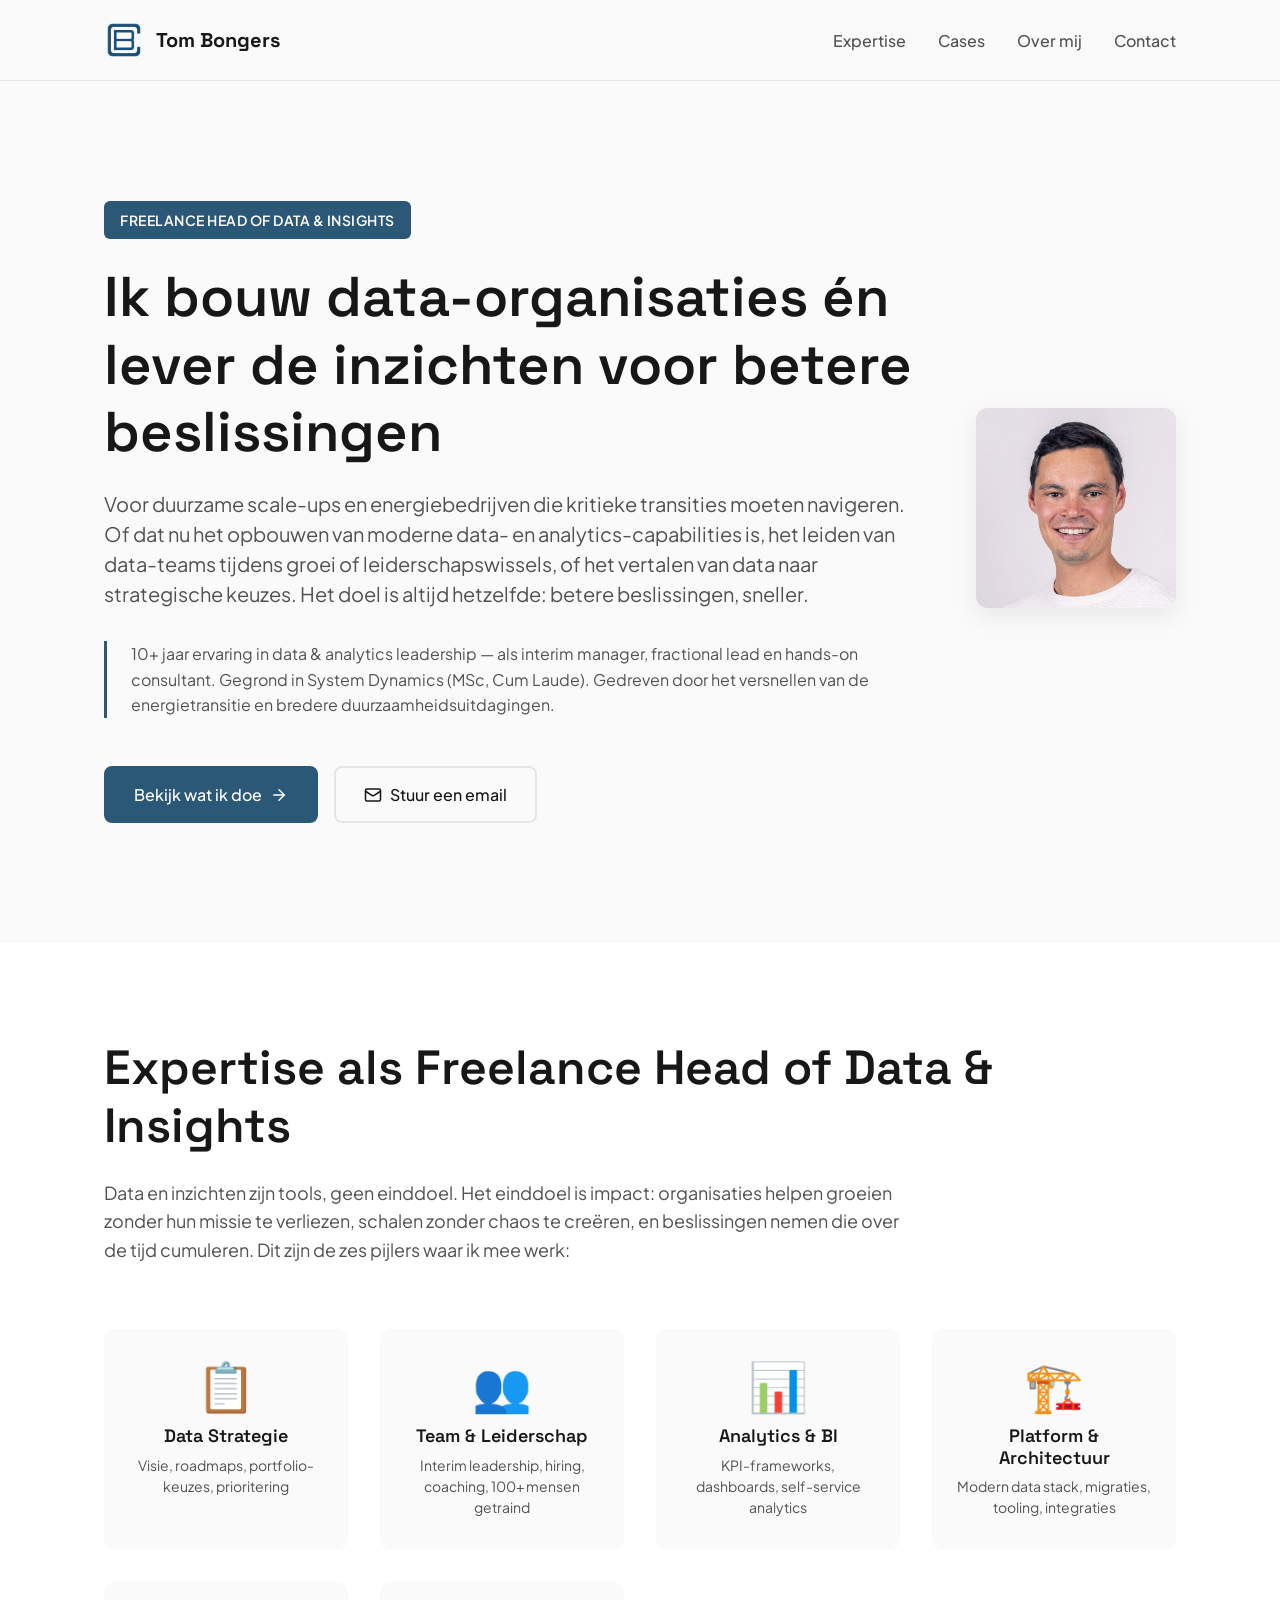
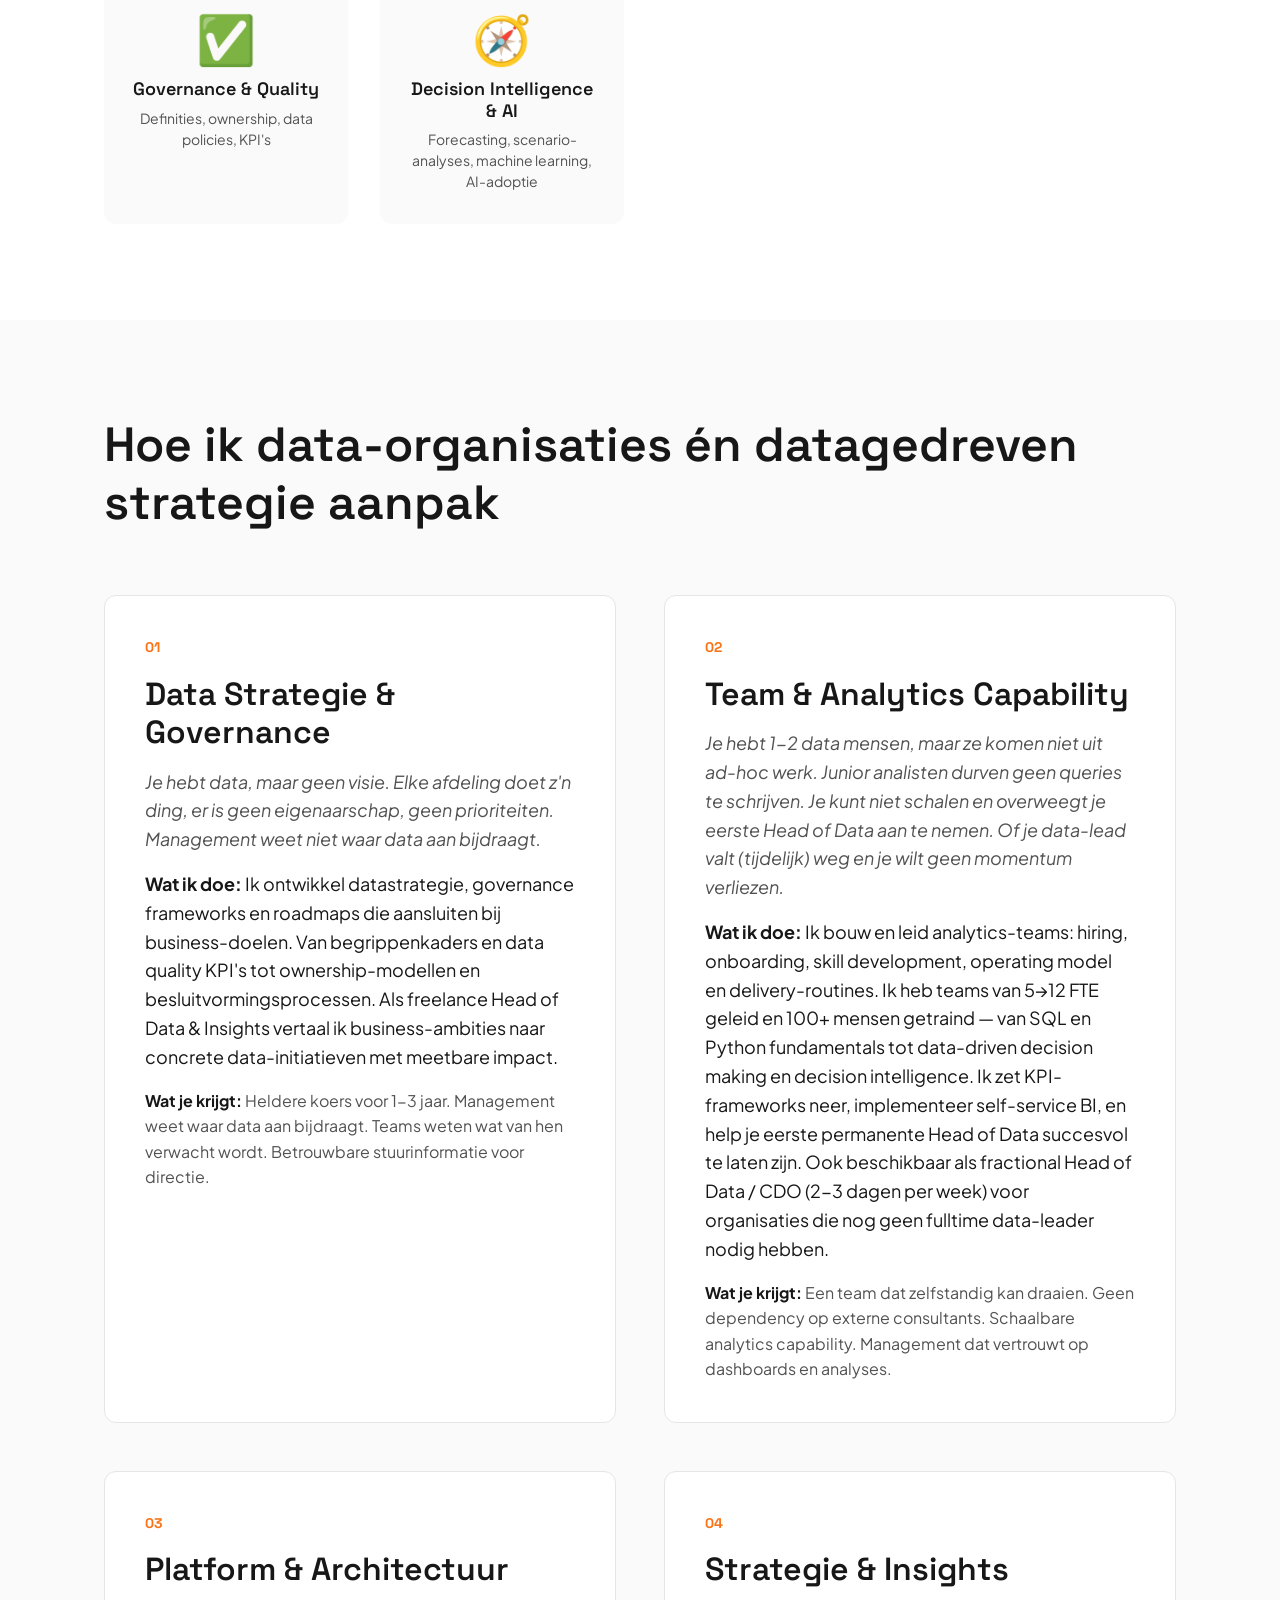
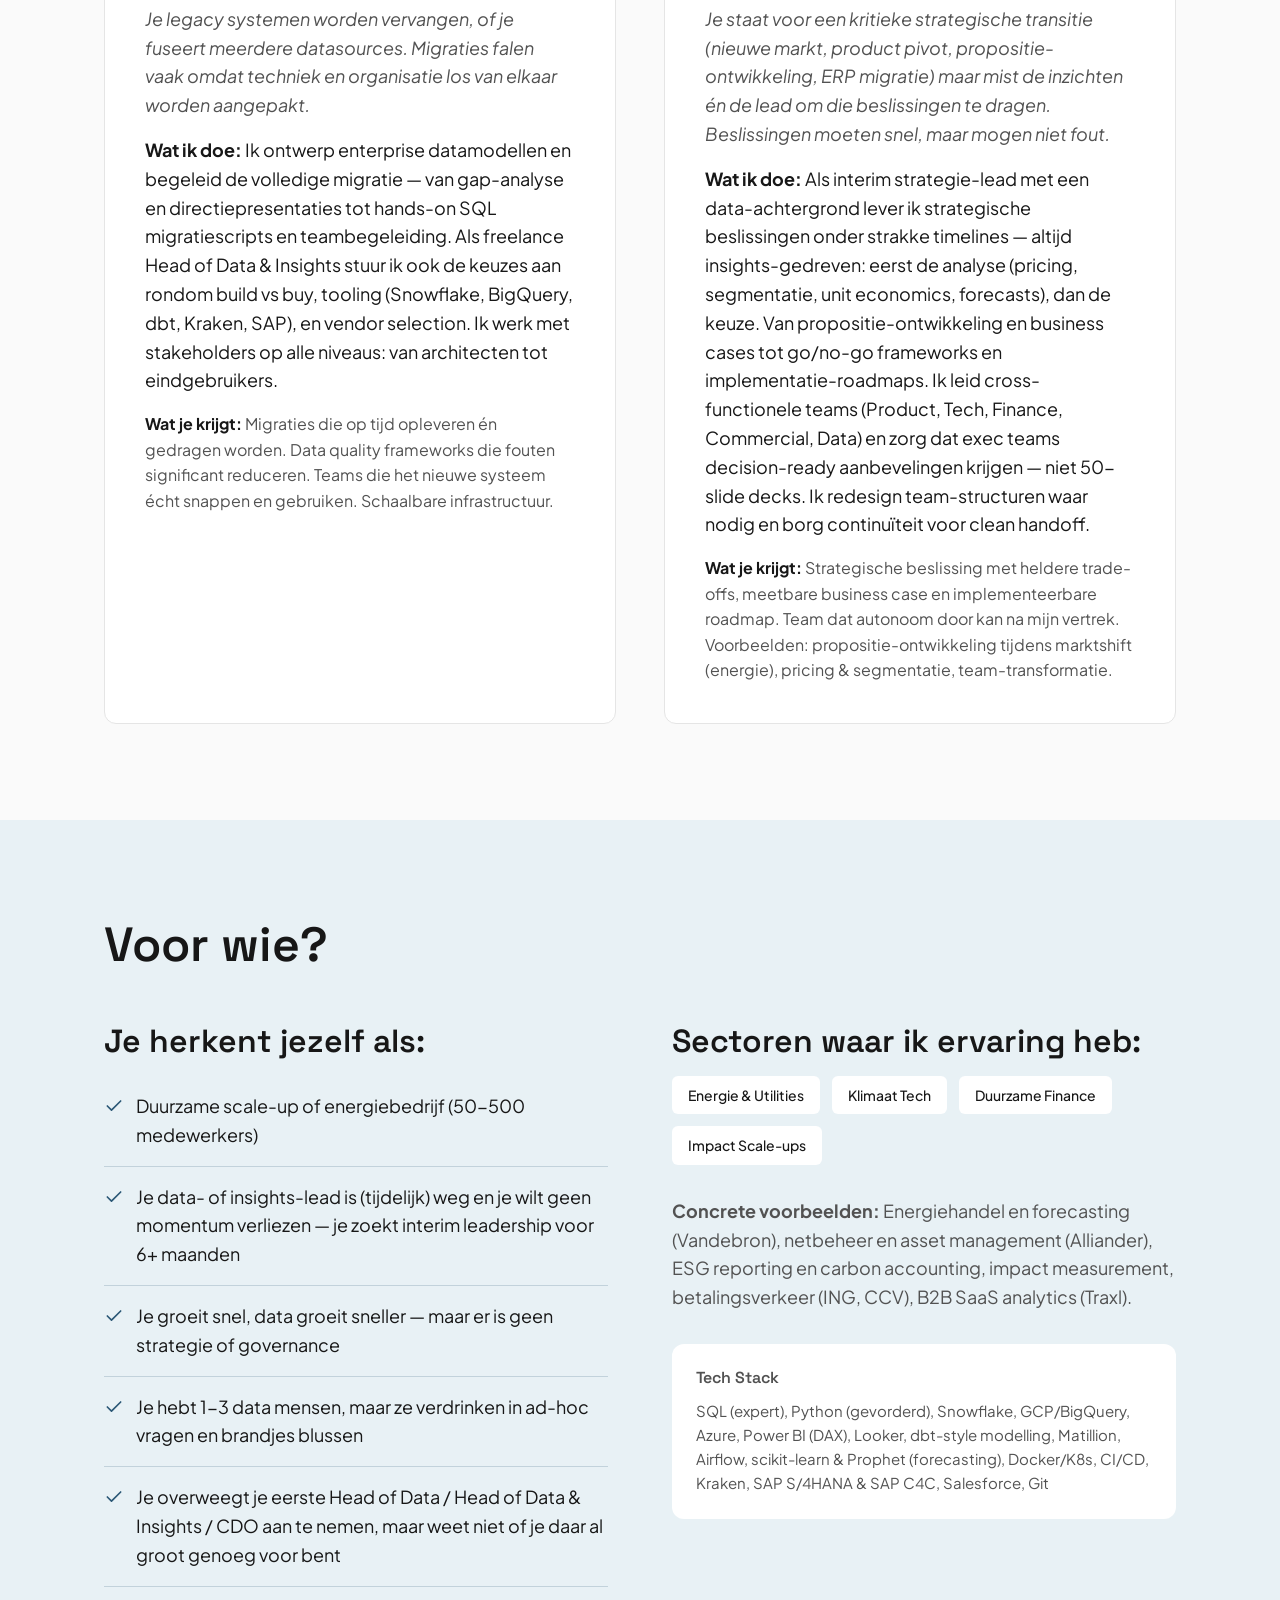
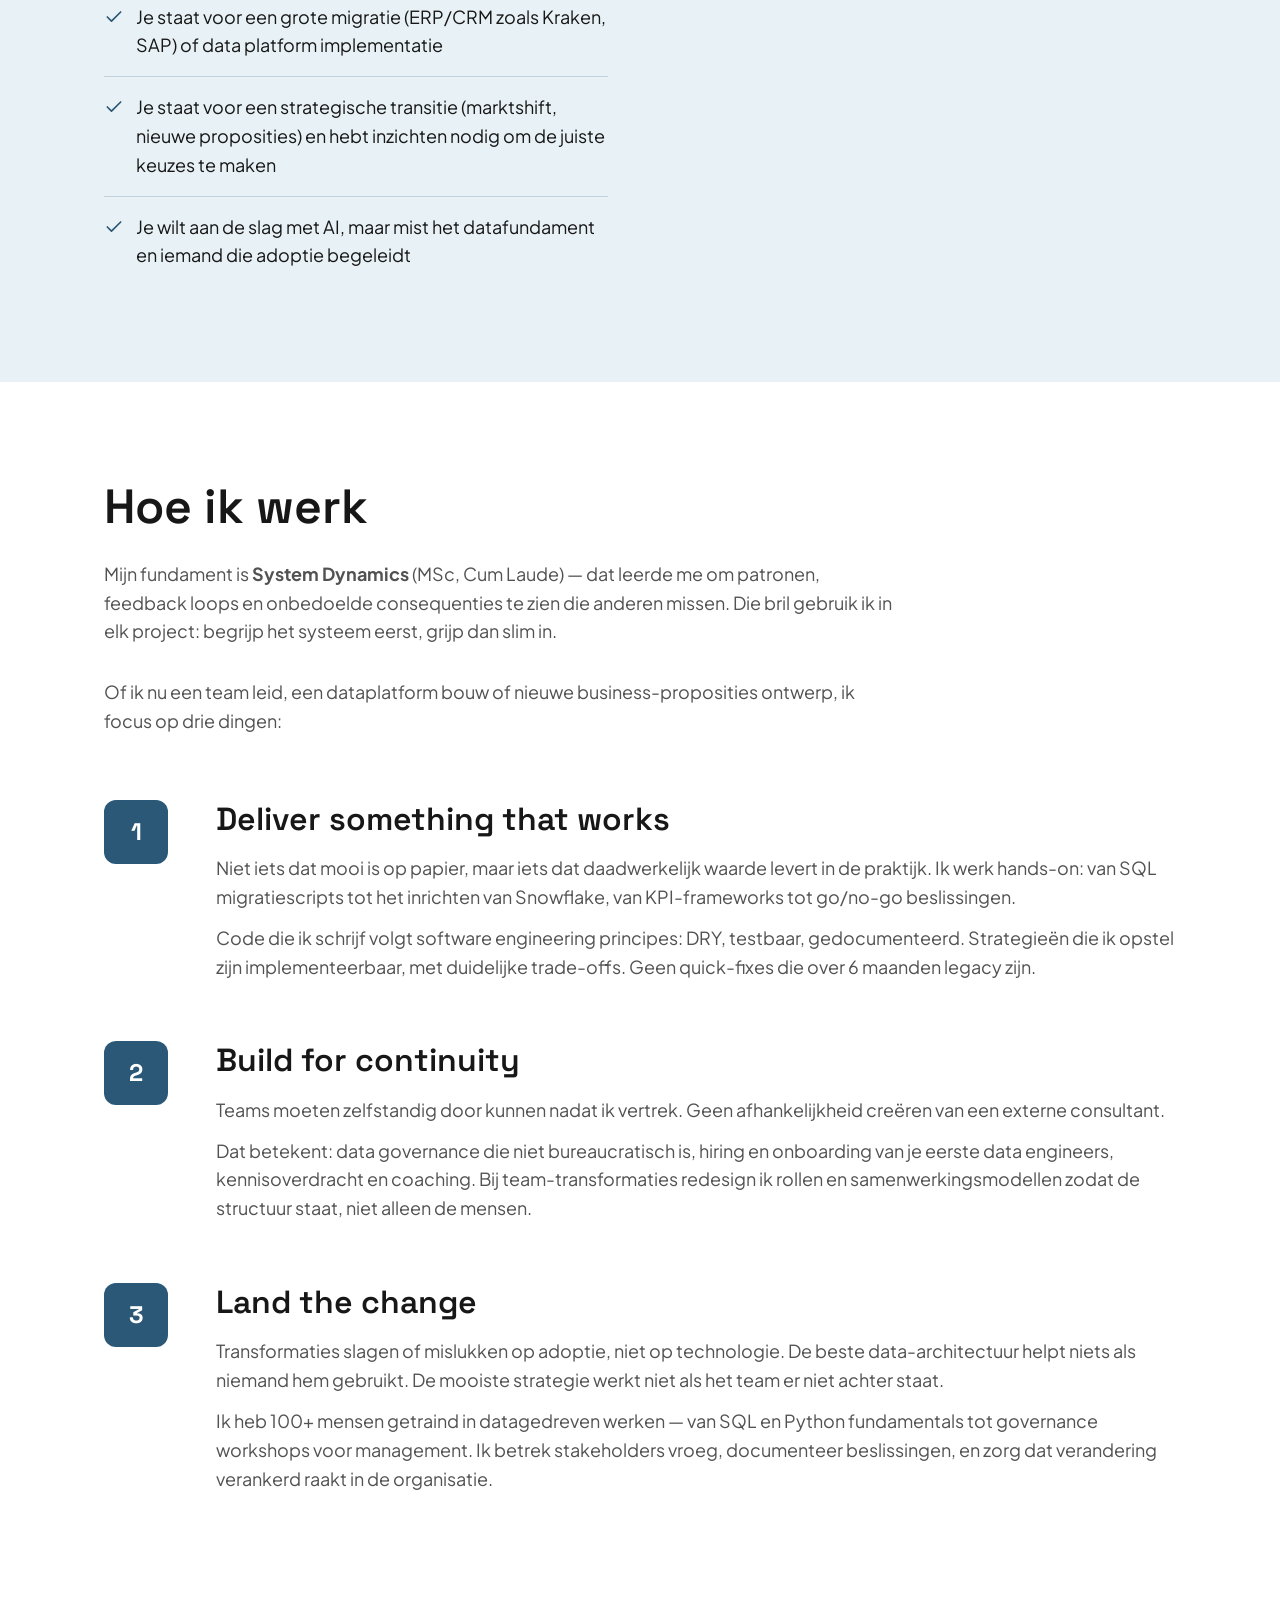
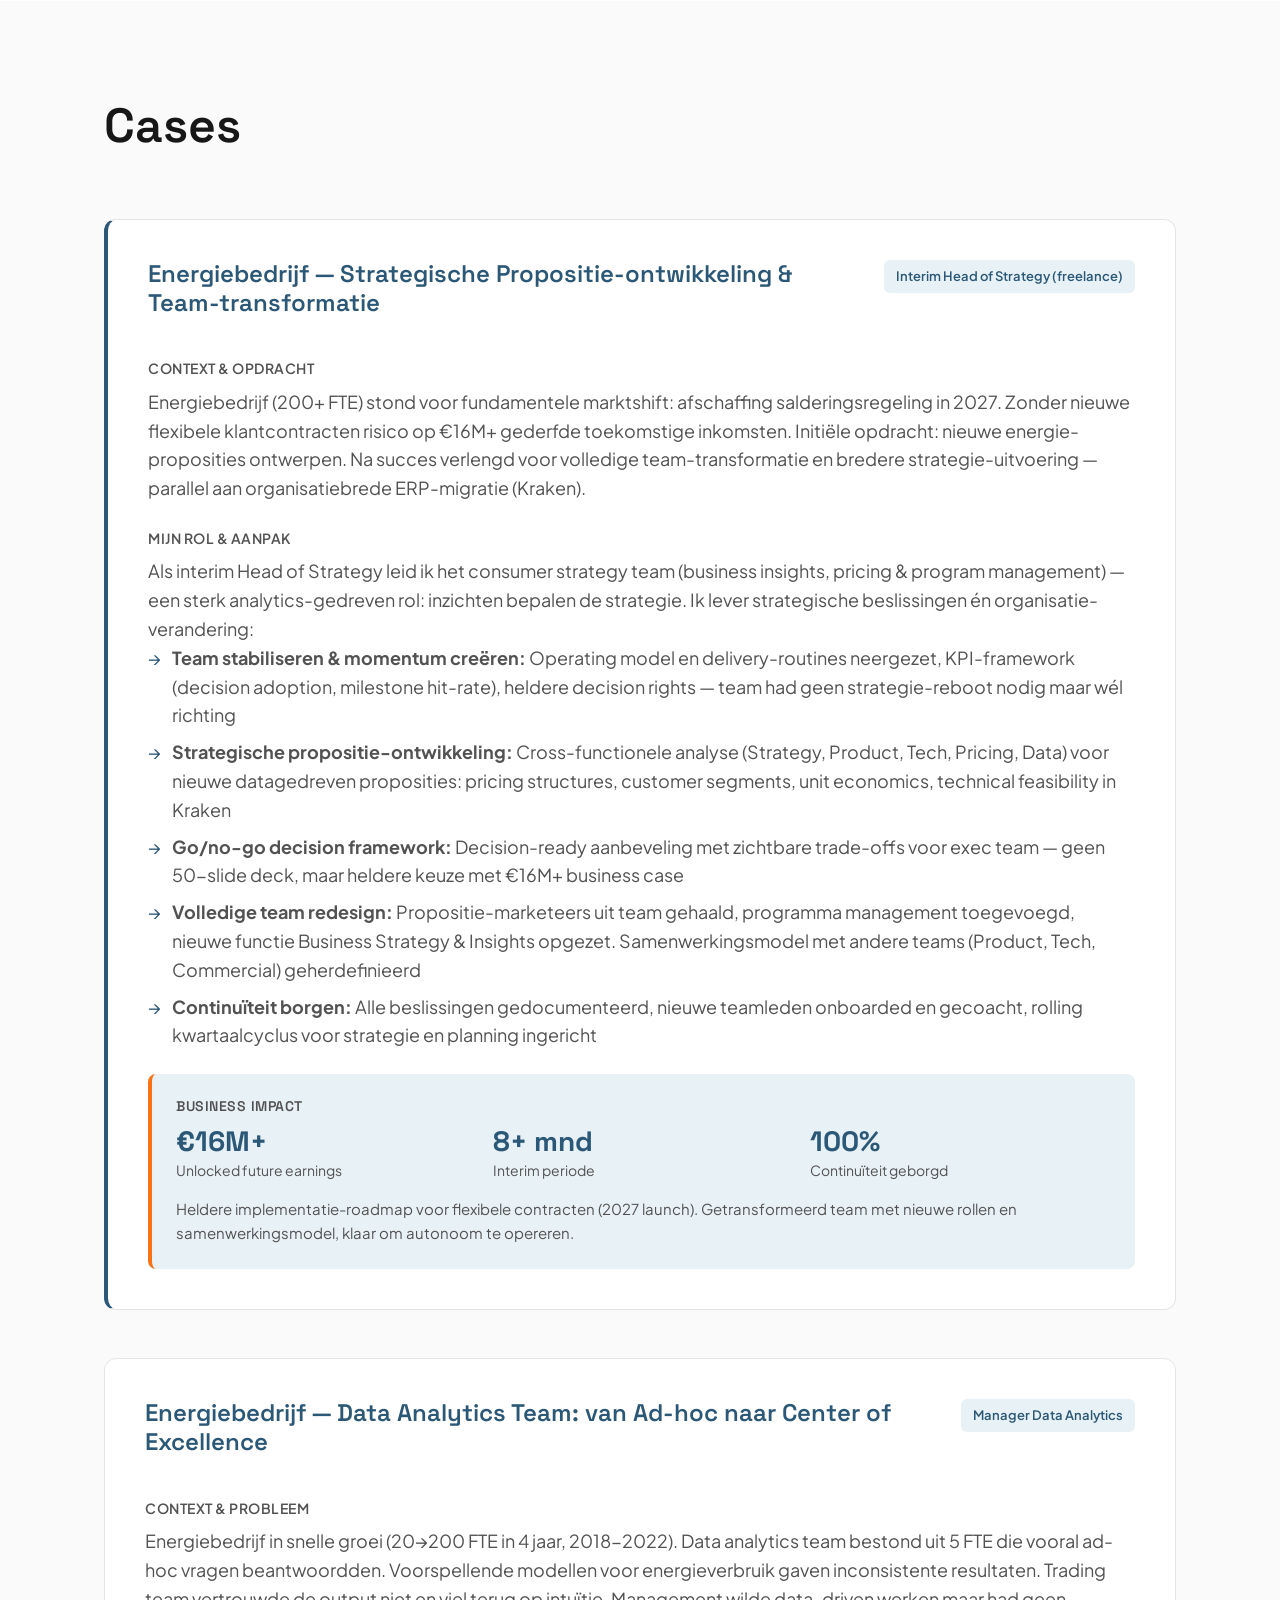
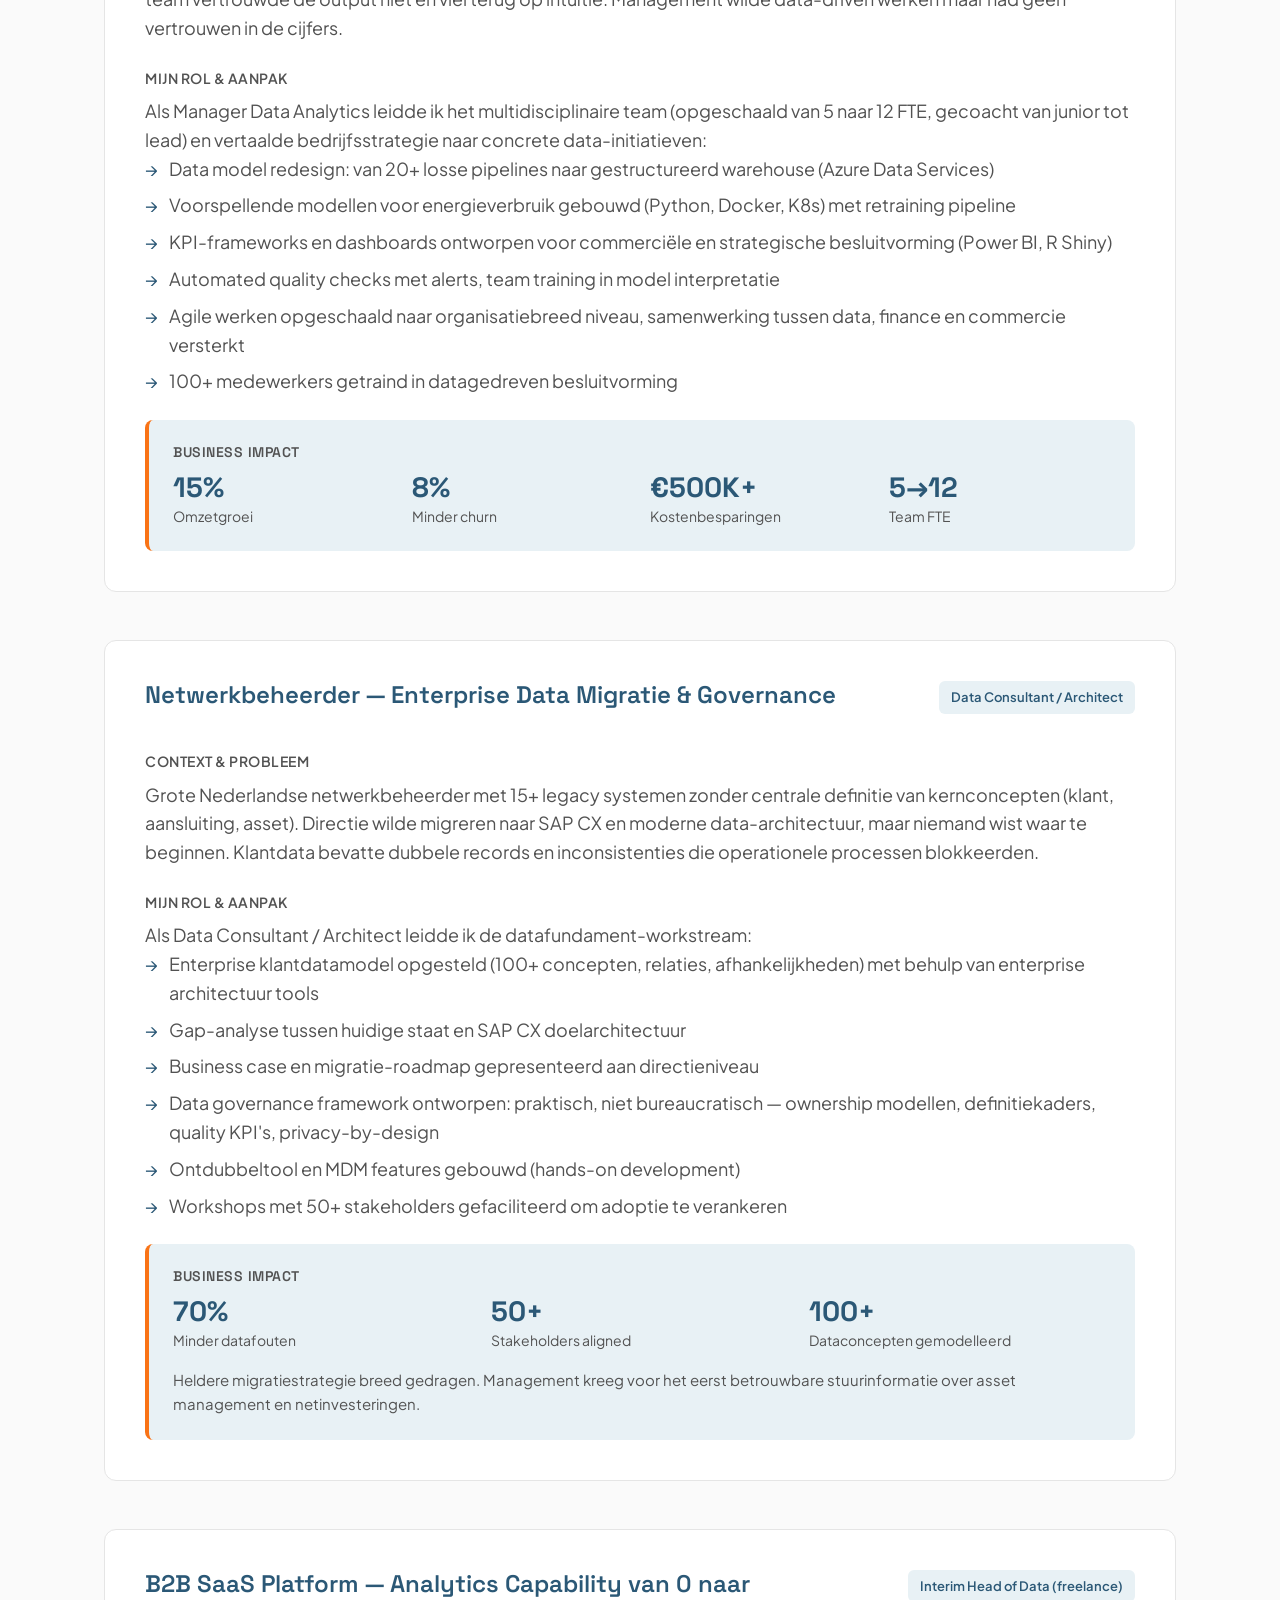
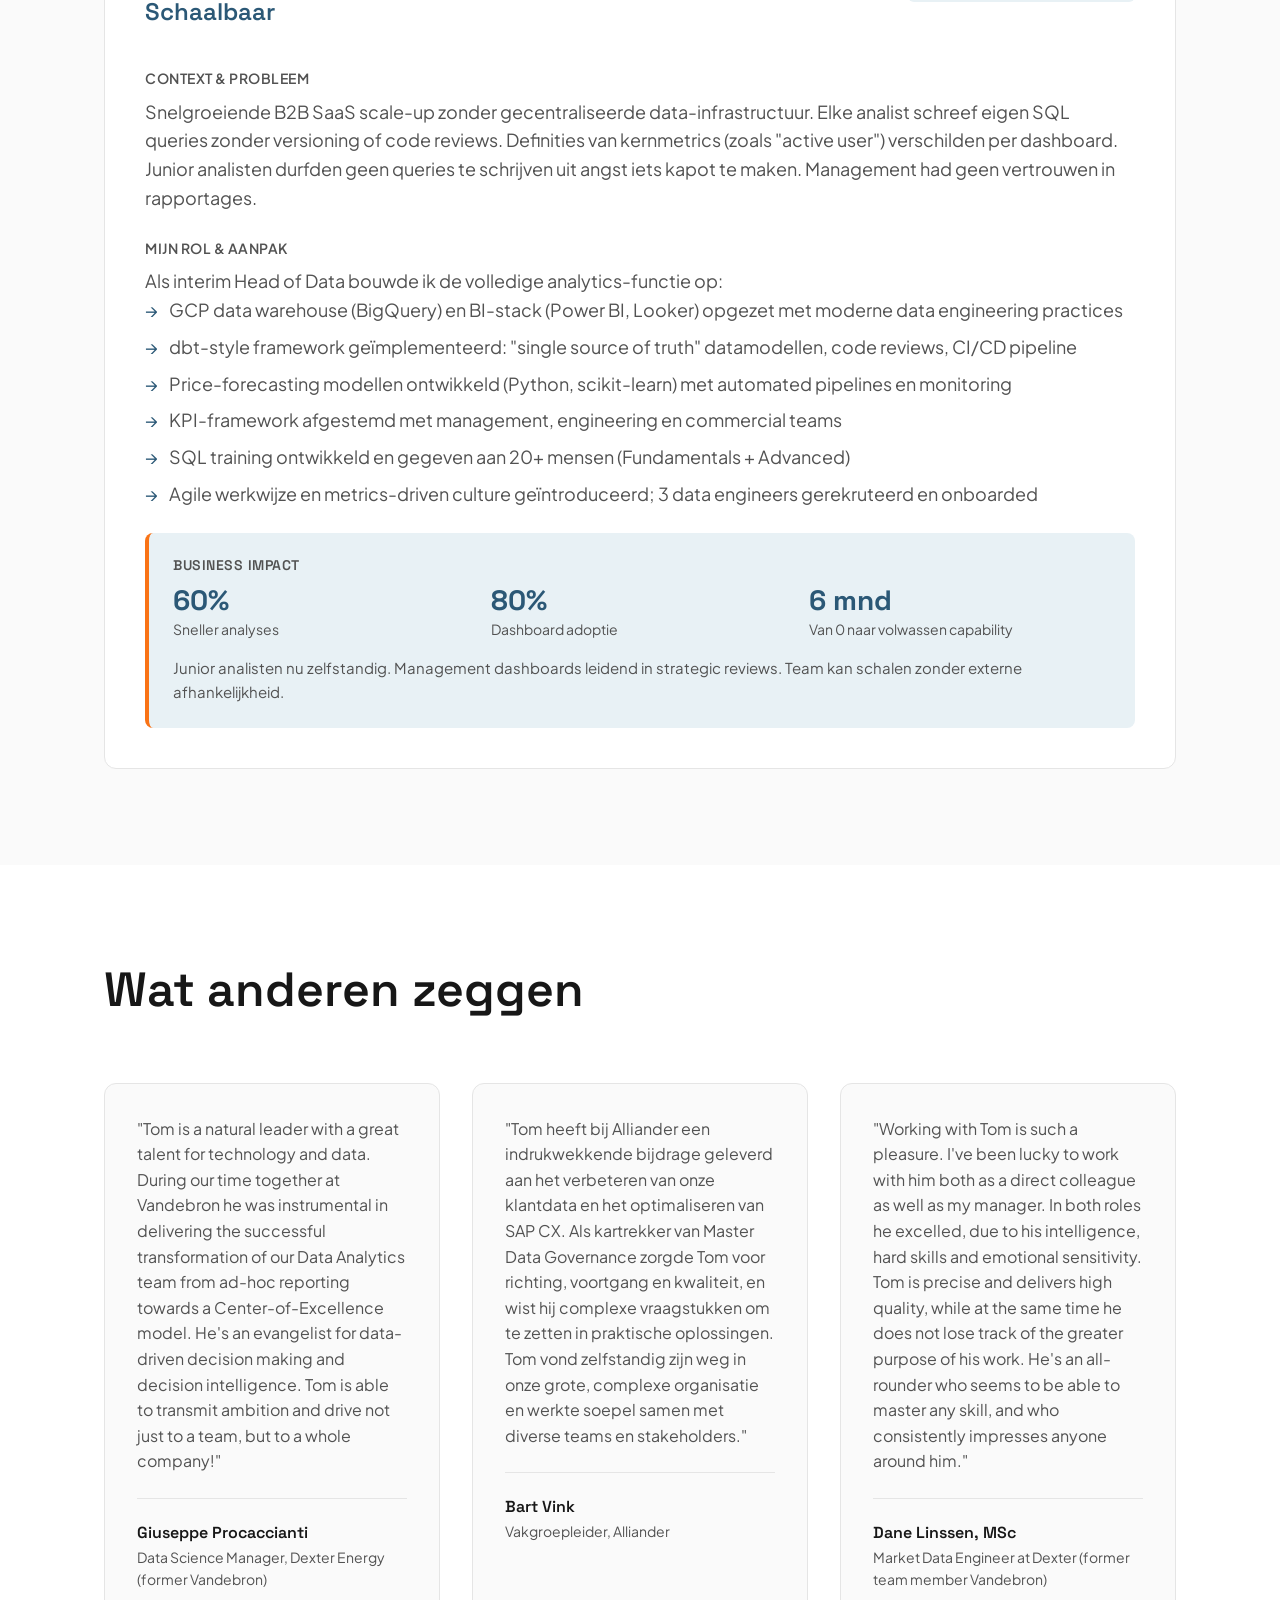
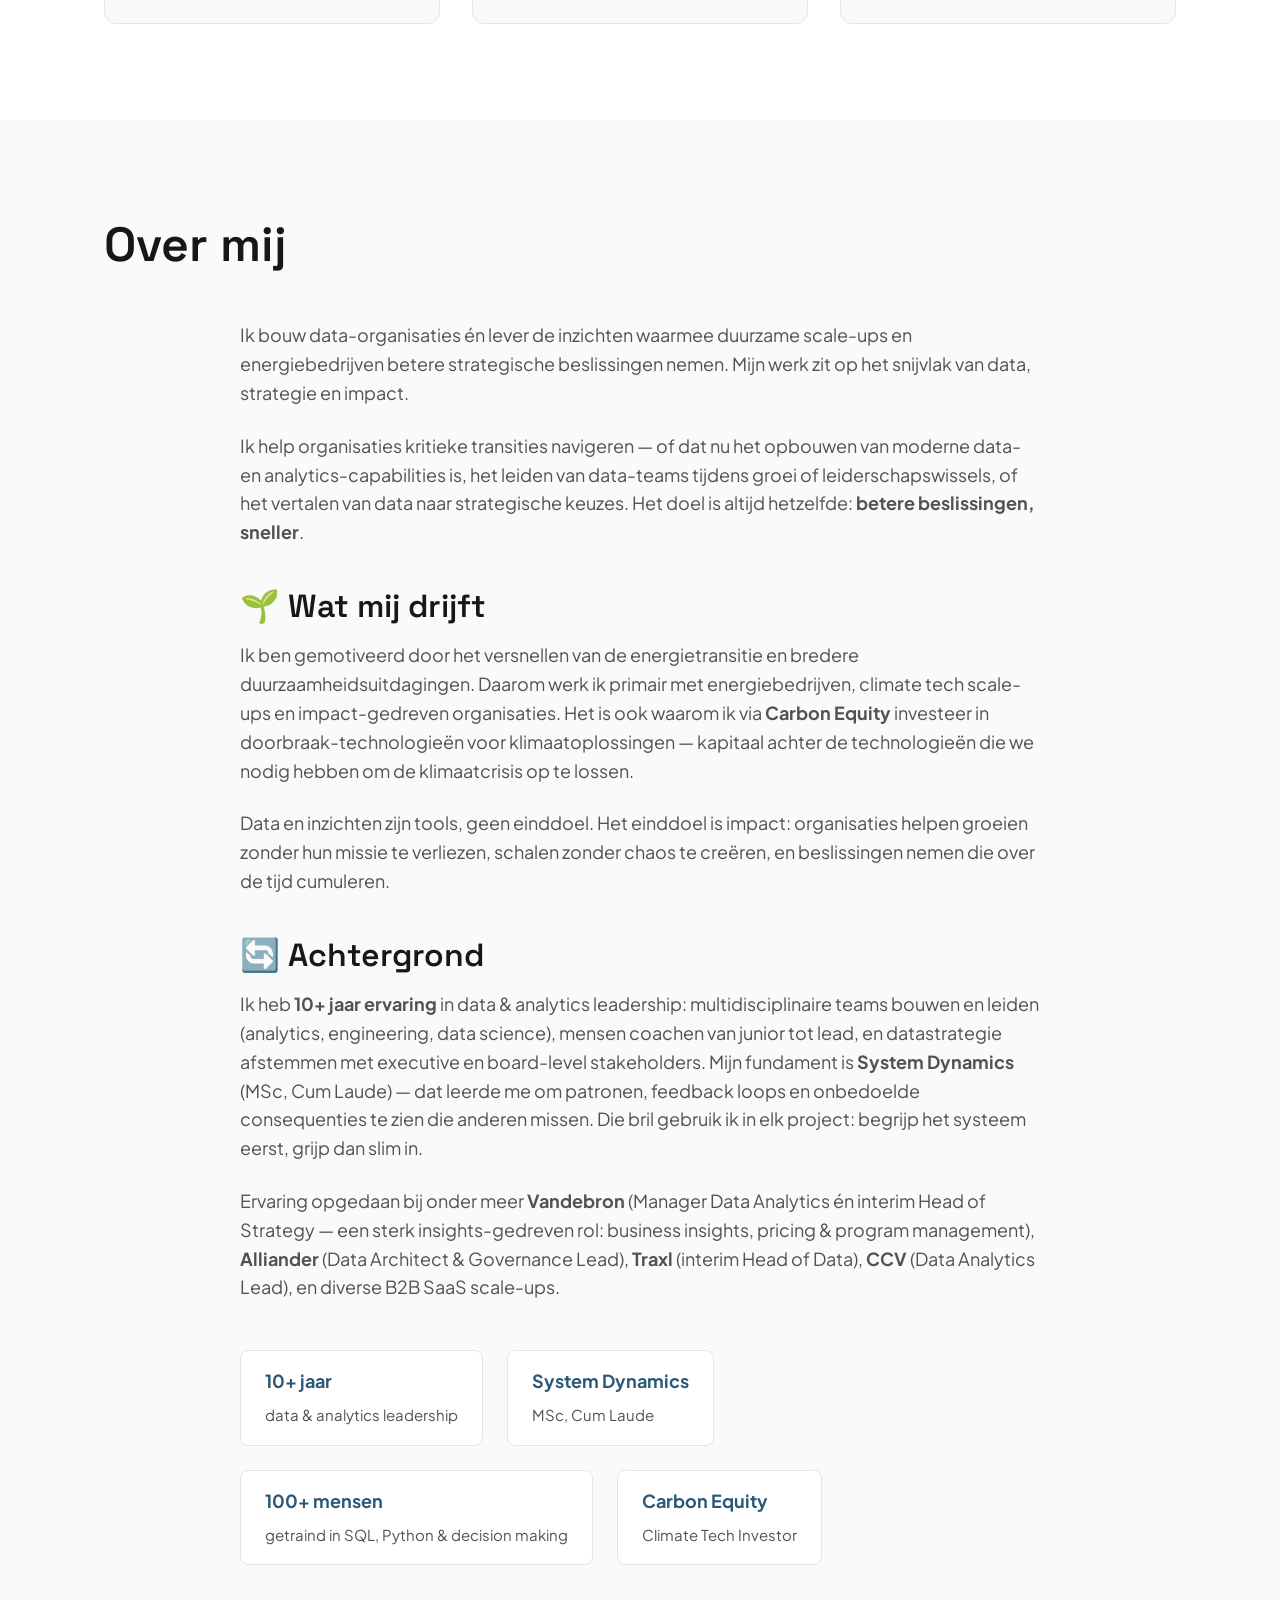
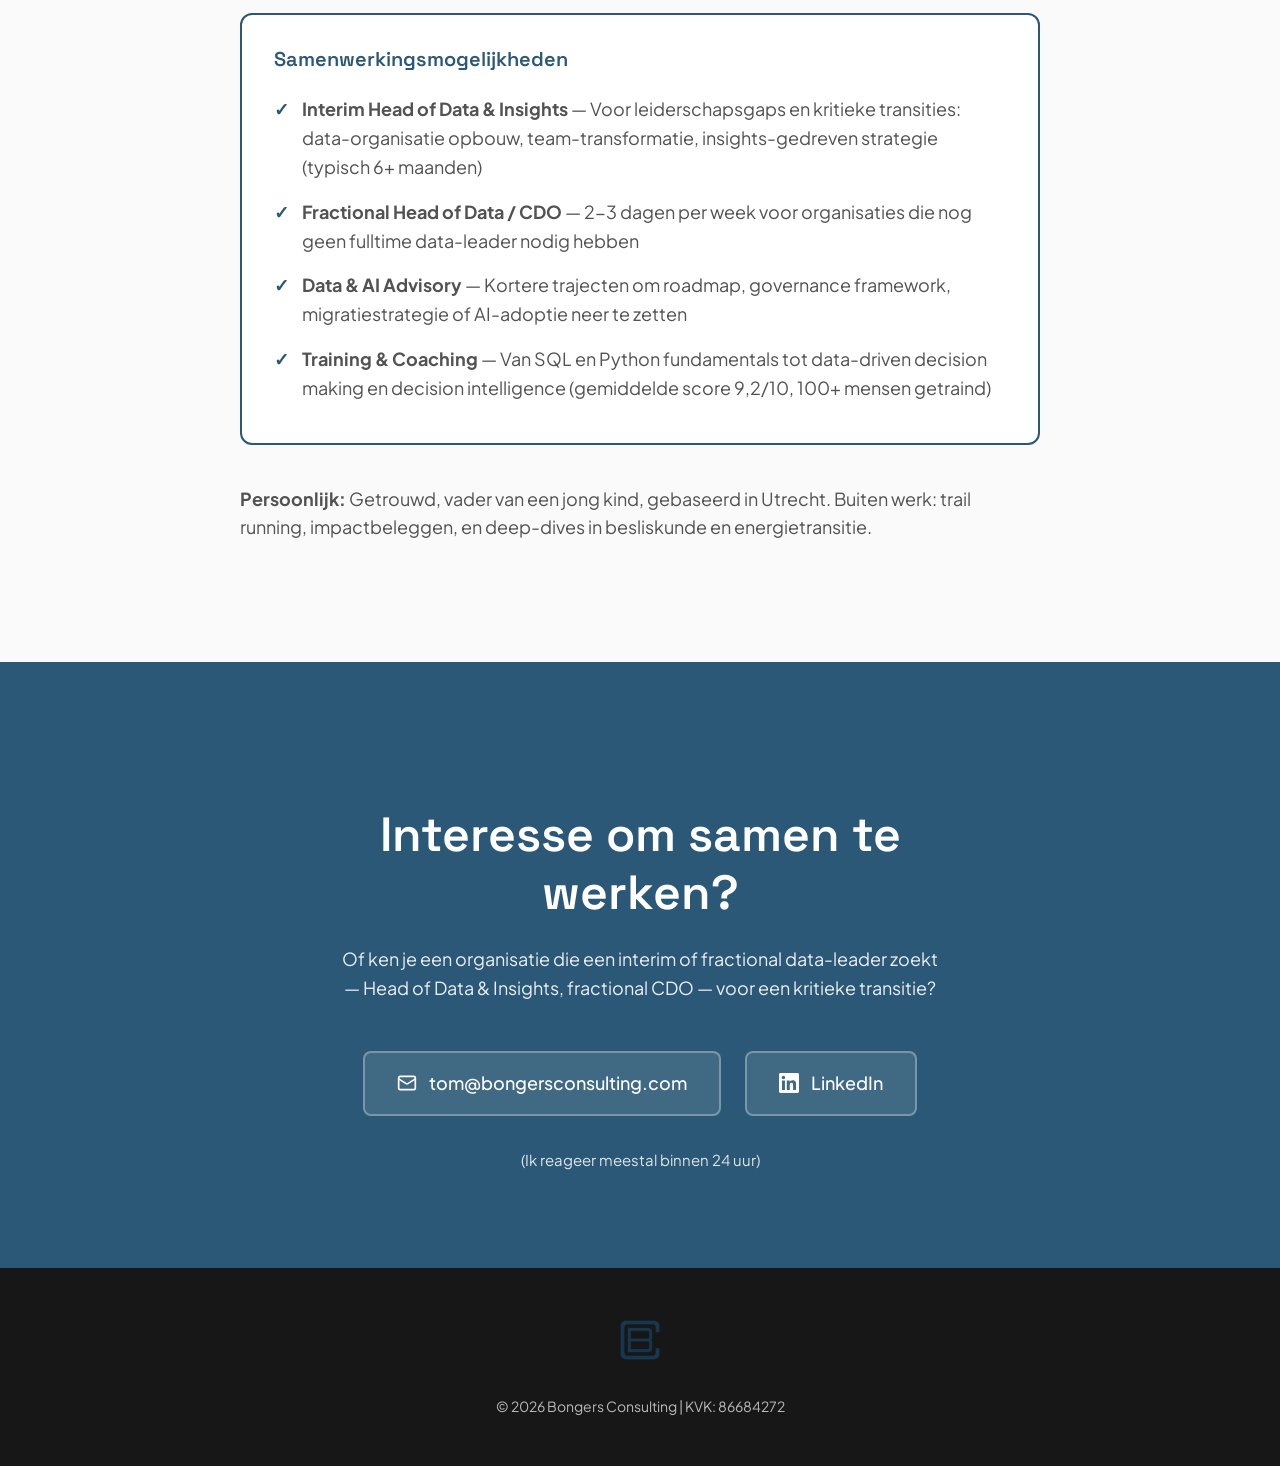
==== index.html @ b34d90fc "Redesign website v2: Freelance Head of Data & Insights positioning - Rebuild index.html from v5 draf" ====
<!DOCTYPE html>
<html lang="nl">
<head>
    <meta charset="UTF-8">
    <meta name="viewport" content="width=device-width, initial-scale=1.0">
    <title>Tom Bongers | Freelance Head of Data & Insights</title>
    <meta name="description" content="Freelance Head of Data & Insights voor duurzame scale-ups en energiebedrijven. Ik bouw data-organisaties en lever de inzichten voor betere strategische beslissingen. Gedreven door energietransitie en impact.">

    <!-- Open Graph (LinkedIn, WhatsApp, Slack) -->
    <meta property="og:type" content="website">
    <meta property="og:url" content="https://bongersconsulting.com">
    <meta property="og:title" content="Tom Bongers | Freelance Head of Data & Insights">
    <meta property="og:description" content="Interim & fractional data leadership voor duurzame scale-ups en energiebedrijven. Ik bouw data-organisaties en lever de inzichten voor betere beslissingen.">
    <meta property="og:image" content="https://bongersconsulting.com/images/og-image.jpg">
    <meta property="og:image:width" content="1200">
    <meta property="og:image:height" content="630">
    <meta property="og:image:alt" content="Tom Bongers — Freelance Head of Data & Insights, bongersconsulting.com">
    <meta property="og:locale" content="nl_NL">
    <meta property="og:site_name" content="Bongers Consulting">

    <!-- Twitter Card -->
    <meta name="twitter:card" content="summary_large_image">
    <meta name="twitter:title" content="Tom Bongers | Freelance Head of Data & Insights">
    <meta name="twitter:description" content="Interim & fractional data leadership voor duurzame scale-ups en energiebedrijven. Ik bouw data-organisaties en lever de inzichten voor betere beslissingen.">
    <meta name="twitter:image" content="https://bongersconsulting.com/images/og-image.jpg">

    <link rel="canonical" href="https://bongersconsulting.com/">

    <!-- Favicons -->
    <link rel="icon" type="image/x-icon" href="images/favicon.ico">
    <link rel="apple-touch-icon" sizes="180x180" href="images/apple-touch-icon.png">

    <!-- Fonts: Space Grotesk for headlines, Plus Jakarta Sans for body -->
    <link rel="preconnect" href="https://fonts.googleapis.com">
    <link rel="preconnect" href="https://fonts.gstatic.com" crossorigin>
    <link href="https://fonts.googleapis.com/css2?family=Space+Grotesk:wght@500;600;700&family=Plus+Jakarta+Sans:wght@400;500;600&display=swap" rel="stylesheet">

    <!-- Analytics (Umami) -->
    <script defer src="https://cloud.umami.is/script.js" data-website-id="1c90d3a1-7033-4e43-bcbc-4dfc77ae854b"></script>

    <!-- Structured data -->
    <script type="application/ld+json">
    {
        "@context": "https://schema.org",
        "@type": "Person",
        "name": "Tom Bongers",
        "jobTitle": "Freelance Head of Data & Insights",
        "url": "https://bongersconsulting.com",
        "image": "https://bongersconsulting.com/images/profile-photo.jpg",
        "email": "mailto:tom@bongersconsulting.com",
        "sameAs": ["https://www.linkedin.com/in/tombongers/"],
        "worksFor": {
            "@type": "Organization",
            "name": "Bongers Consulting",
            "url": "https://bongersconsulting.com"
        },
        "address": {
            "@type": "PostalAddress",
            "addressLocality": "Utrecht",
            "addressCountry": "NL"
        },
        "areaServed": "NL",
        "knowsAbout": ["Data Strategy", "Data Governance", "Analytics Engineering", "Business Intelligence", "Decision Intelligence", "Machine Learning", "AI Adoption", "Team Leadership", "System Dynamics", "Energy Transition", "SQL", "Python", "Snowflake", "BigQuery", "dbt", "Power BI"]
    }
    </script>

    <style>
        * {
            margin: 0;
            padding: 0;
            box-sizing: border-box;
        }

        :root {
            --bg-primary: #FAFAFA;
            --bg-secondary: #E8F1F5;
            --text-primary: #171717;
            --text-secondary: #525252;
            --accent-primary: #2B5876;
            --accent-secondary: #4E8AAB;
            --accent-orange: #F97316;
            --border: #E5E5E5;
            --white: #FFFFFF;
        }

        html {
            scroll-behavior: smooth;
        }

        @media (prefers-reduced-motion: reduce) {
            html {
                scroll-behavior: auto;
            }
        }

        body {
            font-family: 'Plus Jakarta Sans', sans-serif;
            background: var(--bg-primary);
            color: var(--text-primary);
            line-height: 1.6;
            font-size: 18px;
        }

        h1, h2, h3, h4, h5 {
            font-family: 'Space Grotesk', sans-serif;
            font-weight: 600;
            line-height: 1.2;
        }

        h1 {
            font-size: clamp(36px, 5vw, 56px);
            margin-bottom: 24px;
        }

        h2 {
            font-size: clamp(32px, 4vw, 48px);
            margin-bottom: 24px;
        }

        h3 {
            font-size: clamp(24px, 3vw, 32px);
            margin-bottom: 16px;
        }

        h4 {
            font-size: 20px;
            margin-bottom: 12px;
        }

        a {
            color: var(--accent-primary);
            text-decoration: none;
            transition: color 0.2s ease;
        }

        a:hover {
            color: var(--accent-orange);
        }

        a:focus-visible,
        button:focus-visible {
            outline: 3px solid var(--accent-orange);
            outline-offset: 3px;
            border-radius: 4px;
        }

        .icon {
            width: 1em;
            height: 1em;
            flex-shrink: 0;
            vertical-align: -0.125em;
        }

        .container {
            max-width: 1120px;
            margin: 0 auto;
            padding: 0 24px;
        }

        section {
            padding: 96px 0;
        }

        /* Navigation */
        nav {
            position: sticky;
            top: 0;
            background: rgba(250, 250, 250, 0.95);
            backdrop-filter: blur(10px);
            border-bottom: 1px solid var(--border);
            z-index: 100;
            padding: 20px 0;
        }

        nav .container {
            display: flex;
            justify-content: space-between;
            align-items: center;
        }

        .logo {
            display: flex;
            align-items: center;
            gap: 12px;
            font-family: 'Space Grotesk', sans-serif;
            font-weight: 700;
            font-size: 20px;
            color: var(--text-primary);
        }

        .logo img {
            height: 40px;
            width: 40px;
        }

        .nav-links {
            display: flex;
            gap: 32px;
            list-style: none;
        }

        .nav-links a {
            color: var(--text-secondary);
            font-weight: 500;
            font-size: 16px;
            transition: color 0.2s ease;
        }

        .nav-links a:hover {
            color: var(--accent-primary);
        }

        /* Mobile Navigation */
        .mobile-menu-toggle {
            display: none;
            background: none;
            border: none;
            cursor: pointer;
            padding: 8px;
            color: var(--text-primary);
        }

        .mobile-menu-toggle .icon {
            width: 26px;
            height: 26px;
            display: block;
        }

        .mobile-menu-toggle .icon-close {
            display: none;
        }

        .mobile-menu-toggle[aria-expanded="true"] .icon-menu {
            display: none;
        }

        .mobile-menu-toggle[aria-expanded="true"] .icon-close {
            display: block;
        }

        .mobile-menu {
            display: none;
            position: absolute;
            top: 100%;
            left: 0;
            right: 0;
            background: var(--white);
            border-bottom: 1px solid var(--border);
            box-shadow: 0 16px 32px rgba(0, 0, 0, 0.08);
            padding: 8px 0 16px;
        }

        .mobile-menu.open {
            display: block;
        }

        .mobile-menu ul {
            list-style: none;
        }

        .mobile-menu a {
            display: block;
            padding: 14px 24px;
            font-weight: 500;
            font-size: 17px;
            color: var(--text-primary);
        }

        .mobile-menu a:hover {
            background: var(--bg-secondary);
            color: var(--accent-primary);
        }

        /* Hero Section */
        #hero {
            padding-top: 120px;
            padding-bottom: 120px;
        }

        .hero-content {
            display: grid;
            grid-template-columns: 1fr 200px;
            gap: 64px;
            align-items: center;
        }

        .role-label {
            display: inline-block;
            padding: 8px 16px;
            background: var(--accent-primary);
            color: var(--white);
            border-radius: 6px;
            font-size: 14px;
            font-weight: 600;
            text-transform: uppercase;
            letter-spacing: 0.5px;
            margin-bottom: 24px;
        }

        .hero-text .subhead {
            font-size: 20px;
            color: var(--text-secondary);
            margin-bottom: 24px;
            line-height: 1.5;
        }

        .supporting-line {
            font-size: 16px;
            color: var(--text-secondary);
            margin-top: 32px;
            padding-left: 24px;
            border-left: 3px solid var(--accent-primary);
        }

        .hero-image {
            position: relative;
        }

        .hero-image img {
            width: 200px;
            height: 200px;
            border-radius: 12px;
            object-fit: cover;
            box-shadow: 0 8px 24px rgba(0, 0, 0, 0.08);
        }

        .cta-buttons {
            margin-top: 48px;
            display: flex;
            gap: 16px;
            flex-wrap: wrap;
        }

        .btn {
            padding: 14px 28px;
            border-radius: 8px;
            font-weight: 500;
            font-size: 16px;
            transition: all 0.2s ease;
            cursor: pointer;
            display: inline-flex;
            align-items: center;
            gap: 8px;
        }

        .btn .icon {
            width: 18px;
            height: 18px;
        }

        .btn-primary {
            background: var(--accent-primary);
            color: var(--white);
            border: 2px solid var(--accent-primary);
        }

        .btn-primary:hover {
            background: var(--white);
            color: var(--accent-primary);
            transform: translateY(-2px);
            box-shadow: 0 8px 24px rgba(43, 88, 118, 0.15);
        }

        .btn-secondary {
            background: transparent;
            color: var(--text-primary);
            border: 2px solid var(--border);
        }

        .btn-secondary:hover {
            border-color: var(--accent-primary);
            color: var(--accent-primary);
            transform: translateY(-2px);
        }

        /* Expertise Section */
        #expertise {
            background: var(--white);
        }

        .expertise-intro {
            max-width: 800px;
            margin-bottom: 64px;
            color: var(--text-secondary);
        }

        .expertise-grid {
            display: grid;
            grid-template-columns: repeat(auto-fit, minmax(200px, 1fr));
            gap: 32px;
        }

        .expertise-card {
            text-align: center;
            padding: 32px 24px;
            background: var(--bg-primary);
            border-radius: 12px;
            transition: all 0.3s ease;
        }

        .expertise-card:hover {
            transform: translateY(-4px);
            box-shadow: 0 8px 24px rgba(0, 0, 0, 0.06);
        }

        .expertise-icon {
            font-size: 48px;
            line-height: 1;
            margin-bottom: 16px;
        }

        .expertise-card h4 {
            font-size: 18px;
            margin-bottom: 8px;
        }

        .expertise-card p {
            font-size: 14px;
            color: var(--text-secondary);
            line-height: 1.5;
        }

        /* Services Section */
        #services {
            background: var(--bg-primary);
        }

        .service-grid {
            display: grid;
            grid-template-columns: repeat(auto-fit, minmax(min(400px, 100%), 1fr));
            gap: 48px;
            margin-top: 64px;
        }

        .service-card {
            position: relative;
            background: var(--white);
            padding: 40px;
            border-radius: 12px;
            border: 1px solid var(--border);
        }

        .service-number {
            font-family: 'Space Grotesk', sans-serif;
            font-size: 14px;
            font-weight: 700;
            color: var(--accent-orange);
            margin-bottom: 16px;
        }

        .service-card h3 {
            color: var(--text-primary);
        }

        .service-problem {
            color: var(--text-secondary);
            margin-bottom: 16px;
            font-style: italic;
        }

        .service-approach {
            margin-bottom: 16px;
        }

        .service-outcome {
            color: var(--text-secondary);
            font-size: 16px;
        }

        .service-outcome strong {
            color: var(--text-primary);
        }

        /* Target Audience Section */
        #audience {
            background: var(--bg-secondary);
        }

        .audience-grid {
            display: grid;
            grid-template-columns: 1fr 1fr;
            gap: 64px;
            margin-top: 48px;
        }

        .recognition-list {
            list-style: none;
        }

        .recognition-list li {
            padding: 16px 0;
            border-bottom: 1px solid rgba(43, 88, 118, 0.2);
            display: flex;
            gap: 12px;
        }

        .recognition-list li:last-child {
            border-bottom: none;
        }

        .recognition-list .icon {
            width: 20px;
            height: 20px;
            color: var(--accent-primary);
            flex-shrink: 0;
            margin-top: 4px;
        }

        .sectors h4 {
            margin-top: 48px;
            margin-bottom: 16px;
        }

        .sector-tags {
            display: flex;
            flex-wrap: wrap;
            gap: 12px;
            margin-bottom: 32px;
        }

        .tag {
            padding: 8px 16px;
            background: var(--white);
            border-radius: 6px;
            font-size: 14px;
            color: var(--text-primary);
            font-weight: 500;
        }

        .tech-stack {
            margin-top: 32px;
            padding: 24px;
            background: var(--white);
            border-radius: 12px;
        }

        .tech-stack h5 {
            font-size: 16px;
            margin-bottom: 12px;
            color: var(--text-secondary);
        }

        .tech-stack p {
            font-size: 15px;
            color: var(--text-secondary);
        }

        /* Methodology Section */
        #methodology {
            background: var(--white);
        }

        .method-steps {
            display: grid;
            gap: 48px;
            margin-top: 64px;
        }

        .method-step {
            display: grid;
            grid-template-columns: 80px 1fr;
            gap: 32px;
        }

        .step-number {
            width: 64px;
            height: 64px;
            border-radius: 12px;
            background: var(--accent-primary);
            color: var(--white);
            display: flex;
            align-items: center;
            justify-content: center;
            font-family: 'Space Grotesk', sans-serif;
            font-weight: 700;
            font-size: 24px;
        }

        .step-content h3 {
            margin-bottom: 16px;
        }

        .step-content p {
            color: var(--text-secondary);
            margin-bottom: 12px;
        }

        /* Cases Section */
        #cases {
            background: var(--bg-primary);
        }

        .case-grid {
            display: grid;
            gap: 48px;
            margin-top: 64px;
        }

        .case-card {
            background: var(--white);
            padding: 40px;
            border-radius: 12px;
            border: 1px solid var(--border);
            transition: all 0.3s ease;
        }

        .case-card:hover {
            transform: translateY(-4px);
            box-shadow: 0 16px 48px rgba(0, 0, 0, 0.08);
        }

        .case-header {
            display: flex;
            justify-content: space-between;
            align-items: start;
            margin-bottom: 24px;
            gap: 24px;
        }

        .case-title {
            font-size: 24px;
            color: var(--accent-primary);
            flex: 1;
        }

        .case-role {
            padding: 6px 12px;
            background: var(--bg-secondary);
            border-radius: 6px;
            font-size: 13px;
            font-weight: 600;
            color: var(--accent-primary);
            white-space: nowrap;
        }

        .case-section {
            margin-bottom: 24px;
        }

        .case-section:last-child {
            margin-bottom: 0;
        }

        .case-label {
            font-weight: 600;
            font-size: 14px;
            text-transform: uppercase;
            letter-spacing: 0.5px;
            color: var(--text-secondary);
            margin-bottom: 8px;
        }

        .case-section p {
            color: var(--text-secondary);
        }

        .case-section ul {
            list-style: none;
            padding-left: 0;
        }

        .case-section li {
            padding-left: 24px;
            position: relative;
            margin-bottom: 8px;
            color: var(--text-secondary);
        }

        .case-section li:before {
            content: "→";
            position: absolute;
            left: 0;
            color: var(--accent-primary);
        }

        .case-impact {
            margin-top: 24px;
            padding: 24px;
            background: var(--bg-secondary);
            border-radius: 8px;
            border-left: 4px solid var(--accent-orange);
        }

        .case-impact h5 {
            font-size: 14px;
            text-transform: uppercase;
            letter-spacing: 0.5px;
            color: var(--text-secondary);
            margin-bottom: 12px;
        }

        .impact-metrics {
            display: grid;
            grid-template-columns: repeat(auto-fit, minmax(150px, 1fr));
            gap: 16px;
        }

        .metric {
            display: flex;
            flex-direction: column;
        }

        .metric-value {
            font-family: 'Space Grotesk', sans-serif;
            font-size: 28px;
            font-weight: 700;
            color: var(--accent-primary);
            line-height: 1;
            margin-bottom: 4px;
        }

        .metric-label {
            font-size: 14px;
            color: var(--text-secondary);
        }

        /* Testimonials Section */
        #testimonials {
            background: var(--white);
        }

        .testimonial-grid {
            display: grid;
            grid-template-columns: repeat(auto-fit, minmax(320px, 1fr));
            gap: 32px;
            margin-top: 64px;
        }

        .testimonial-card {
            padding: 32px;
            background: var(--bg-primary);
            border-radius: 12px;
            border: 1px solid var(--border);
        }

        .testimonial-quote {
            color: var(--text-secondary);
            margin-bottom: 24px;
            font-size: 16px;
            line-height: 1.6;
        }

        .testimonial-author {
            display: flex;
            align-items: center;
            gap: 12px;
            padding-top: 24px;
            border-top: 1px solid var(--border);
        }

        .author-info h5 {
            font-family: 'Space Grotesk', sans-serif;
            font-size: 16px;
            font-weight: 600;
            margin-bottom: 4px;
        }

        .author-info p {
            font-size: 14px;
            color: var(--text-secondary);
        }

        /* About Section */
        #about {
            background: var(--bg-primary);
        }

        .about-content {
            max-width: 800px;
            margin: 48px auto 0;
        }

        .about-content p {
            margin-bottom: 24px;
            color: var(--text-secondary);
        }

        .about-highlights {
            display: flex;
            flex-wrap: wrap;
            gap: 24px;
            margin: 48px 0;
        }

        .highlight-item {
            padding: 16px 24px;
            background: var(--white);
            border-radius: 8px;
            border: 1px solid var(--border);
        }

        .highlight-item strong {
            color: var(--accent-primary);
            display: block;
            margin-bottom: 4px;
        }

        .highlight-item span {
            font-size: 15px;
            color: var(--text-secondary);
        }

        .engagement-options {
            margin-top: 48px;
            padding: 32px;
            background: var(--white);
            border-radius: 12px;
            border: 2px solid var(--accent-primary);
        }

        .engagement-options h4 {
            color: var(--accent-primary);
            margin-bottom: 16px;
        }

        .engagement-options ul {
            list-style: none;
            padding-left: 0;
        }

        .engagement-options li {
            padding: 8px 0 8px 28px;
            position: relative;
            color: var(--text-secondary);
        }

        .engagement-options li:before {
            content: "✓";
            position: absolute;
            left: 0;
            color: var(--accent-primary);
            font-weight: bold;
        }

        /* Contact Section */
        #contact {
            background: var(--accent-primary);
            color: var(--white);
        }

        #contact h2 {
            color: var(--white);
        }

        #contact a:focus-visible {
            outline-color: var(--white);
        }

        .contact-content {
            text-align: center;
            max-width: 600px;
            margin: 48px auto 0;
        }

        .contact-methods {
            display: flex;
            justify-content: center;
            gap: 24px;
            margin-top: 48px;
            flex-wrap: wrap;
        }

        .contact-link {
            display: flex;
            align-items: center;
            gap: 12px;
            padding: 16px 32px;
            background: rgba(255, 255, 255, 0.1);
            border: 2px solid rgba(255, 255, 255, 0.3);
            border-radius: 8px;
            color: var(--white);
            font-weight: 500;
            transition: all 0.2s ease;
        }

        .contact-link .icon {
            width: 20px;
            height: 20px;
        }

        .contact-link:hover {
            background: var(--white);
            color: var(--accent-primary);
            transform: translateY(-2px);
        }

        .response-note {
            margin-top: 32px;
            font-size: 15px;
            color: rgba(255, 255, 255, 0.85);
        }

        /* Footer */
        footer {
            background: var(--text-primary);
            color: var(--white);
            padding: 48px 0;
            text-align: center;
        }

        footer .logo-footer {
            margin-bottom: 24px;
        }

        footer .logo-footer img {
            height: 48px;
            width: 48px;
            opacity: 0.6;
        }

        footer p {
            font-size: 14px;
            color: rgba(255, 255, 255, 0.7);
        }

        /* Scroll reveal: content is visible by default; only hidden when JS
           is active (html.js-enabled) and the visitor allows motion. */
        @media (prefers-reduced-motion: no-preference) {
            html.js-enabled .reveal {
                opacity: 0;
                transform: translateY(20px);
                transition: opacity 0.6s ease, transform 0.6s ease;
            }

            html.js-enabled .reveal.is-visible {
                opacity: 1;
                transform: translateY(0);
            }
        }

        /* Responsive */
        @media (max-width: 768px) {
            section {
                padding: 64px 0;
            }

            #hero {
                padding-top: 40px;
                padding-bottom: 64px;
            }

            .hero-content {
                grid-template-columns: 1fr;
                gap: 24px;
                text-align: center;
            }

            .hero-image {
                order: -1;
                margin: 0 auto;
            }

            .hero-image img {
                width: 128px;
                height: 128px;
            }

            .role-label {
                margin-bottom: 16px;
            }

            .hero-text .subhead {
                font-size: 18px;
            }

            .supporting-line {
                margin-top: 24px;
                border-left: none;
                border-top: 3px solid var(--accent-primary);
                padding-left: 0;
                padding-top: 16px;
            }

            .cta-buttons {
                margin-top: 32px;
            }

            .audience-grid {
                grid-template-columns: 1fr;
                gap: 32px;
            }

            .method-step {
                grid-template-columns: 1fr;
                gap: 16px;
            }

            .nav-links {
                display: none;
            }

            .mobile-menu-toggle {
                display: block;
            }

            .logo span {
                display: none;
            }

            .logo img {
                height: 32px;
                width: 32px;
            }

            .case-card {
                padding: 24px;
            }

            .case-header {
                flex-direction: column;
            }

            .cta-buttons {
                flex-direction: column;
            }

            .btn {
                width: 100%;
                justify-content: center;
            }

            .expertise-grid {
                grid-template-columns: 1fr;
            }

            .impact-metrics {
                grid-template-columns: 1fr;
            }
        }

        @media (max-width: 480px) {
            body {
                font-size: 16px;
            }

            h1 {
                font-size: 30px;
            }

            h2 {
                font-size: 28px;
            }

            .testimonial-grid {
                grid-template-columns: 1fr;
            }
        }
    </style>
    <script>
        // Mark JS as active ASAP so scroll-reveal styles only apply when JS runs.
        document.documentElement.classList.add('js-enabled');
    </script>
</head>
<body>
    <!-- Inline SVG icon definitions (Lucide shapes, ISC license) — no CDN dependency -->
    <svg xmlns="http://www.w3.org/2000/svg" style="display:none" aria-hidden="true">
        <defs>
            <symbol id="i-menu" viewBox="0 0 24 24" fill="none" stroke="currentColor" stroke-width="2" stroke-linecap="round" stroke-linejoin="round"><line x1="4" x2="20" y1="6" y2="6"/><line x1="4" x2="20" y1="12" y2="12"/><line x1="4" x2="20" y1="18" y2="18"/></symbol>
            <symbol id="i-x" viewBox="0 0 24 24" fill="none" stroke="currentColor" stroke-width="2" stroke-linecap="round" stroke-linejoin="round"><path d="M18 6 6 18"/><path d="m6 6 12 12"/></symbol>
            <symbol id="i-arrow-right" viewBox="0 0 24 24" fill="none" stroke="currentColor" stroke-width="2" stroke-linecap="round" stroke-linejoin="round"><path d="M5 12h14"/><path d="m12 5 7 7-7 7"/></symbol>
            <symbol id="i-mail" viewBox="0 0 24 24" fill="none" stroke="currentColor" stroke-width="2" stroke-linecap="round" stroke-linejoin="round"><rect width="20" height="16" x="2" y="4" rx="2"/><path d="m22 7-8.97 5.7a1.94 1.94 0 0 1-2.06 0L2 7"/></symbol>
            <symbol id="i-check" viewBox="0 0 24 24" fill="none" stroke="currentColor" stroke-width="2" stroke-linecap="round" stroke-linejoin="round"><path d="M20 6 9 17l-5-5"/></symbol>
            <symbol id="i-linkedin" viewBox="0 0 24 24" fill="currentColor"><path d="M20.447 20.452h-3.554v-5.569c0-1.328-.027-3.037-1.852-3.037-1.853 0-2.136 1.445-2.136 2.939v5.667H9.351V9h3.414v1.561h.046c.477-.9 1.637-1.85 3.37-1.85 3.601 0 4.267 2.37 4.267 4.385v7.356zM5.337 7.433c-1.144 0-2.063-.926-2.063-2.065 0-1.138.92-2.063 2.063-2.063 1.14 0 2.064.925 2.064 2.063 0 1.139-.925 2.065-2.064 2.065zm1.782 13.019H3.555V9h3.564v11.452zM22.225 0H1.771C.792 0 0 .774 0 1.729v20.542C0 23.227.792 24 1.771 24h20.451C23.2 24 24 23.227 24 22.271V1.729C24 .774 23.2 0 22.222 0h.003z"/></symbol>
        </defs>
    </svg>

    <!-- Navigation -->
    <nav>
        <div class="container">
            <a href="#hero" class="logo">
                <img src="images/bc_logo.png" alt="Bongers Consulting logo" width="40" height="40">
                <span>Tom Bongers</span>
            </a>
            <ul class="nav-links">
                <li><a href="#expertise">Expertise</a></li>
                <li><a href="#cases">Cases</a></li>
                <li><a href="#about">Over mij</a></li>
                <li><a href="#contact">Contact</a></li>
            </ul>
            <button class="mobile-menu-toggle" aria-label="Menu openen" aria-expanded="false" aria-controls="mobile-menu">
                <svg class="icon icon-menu" aria-hidden="true"><use href="#i-menu"/></svg>
                <svg class="icon icon-close" aria-hidden="true"><use href="#i-x"/></svg>
            </button>
        </div>
        <div class="mobile-menu" id="mobile-menu">
            <ul>
                <li><a href="#expertise">Expertise</a></li>
                <li><a href="#cases">Cases</a></li>
                <li><a href="#about">Over mij</a></li>
                <li><a href="#contact">Contact</a></li>
            </ul>
        </div>
    </nav>

    <!-- Hero Section -->
    <section id="hero">
        <div class="container">
            <div class="hero-content">
                <div class="hero-text">
                    <div class="role-label">Freelance Head of Data &amp; Insights</div>
                    <h1>Ik bouw data-organisaties én lever de inzichten voor betere beslissingen</h1>
                    <p class="subhead">Voor duurzame scale-ups en energiebedrijven die kritieke transities moeten navigeren. Of dat nu het opbouwen van moderne data- en analytics-capabilities is, het leiden van data-teams tijdens groei of leiderschapswissels, of het vertalen van data naar strategische keuzes. Het doel is altijd hetzelfde: betere beslissingen, sneller.</p>
                    <p class="supporting-line">10+ jaar ervaring in data &amp; analytics leadership — als interim manager, fractional lead en hands-on consultant. Gegrond in System Dynamics (MSc, Cum Laude). Gedreven door het versnellen van de energietransitie en bredere duurzaamheidsuitdagingen.</p>
                    <div class="cta-buttons">
                        <a href="#expertise" class="btn btn-primary">
                            Bekijk wat ik doe
                            <svg class="icon" aria-hidden="true"><use href="#i-arrow-right"/></svg>
                        </a>
                        <a href="mailto:tom@bongersconsulting.com" class="btn btn-secondary" data-umami-event="email">
                            <svg class="icon" aria-hidden="true"><use href="#i-mail"/></svg>
                            Stuur een email
                        </a>
                    </div>
                </div>
                <div class="hero-image">
                    <img src="images/profile-photo.jpg" alt="Portretfoto van Tom Bongers" width="200" height="200" loading="eager" fetchpriority="high">
                </div>
            </div>
        </div>
    </section>

    <!-- Expertise Section -->
    <section id="expertise">
        <div class="container">
            <h2>Expertise als Freelance Head of Data &amp; Insights</h2>
            <p class="expertise-intro">Data en inzichten zijn tools, geen einddoel. Het einddoel is impact: organisaties helpen groeien zonder hun missie te verliezen, schalen zonder chaos te creëren, en beslissingen nemen die over de tijd cumuleren. Dit zijn de zes pijlers waar ik mee werk:</p>

            <div class="expertise-grid">
                <div class="expertise-card reveal">
                    <div class="expertise-icon">📋</div>
                    <h4>Data Strategie</h4>
                    <p>Visie, roadmaps, portfolio-keuzes, prioritering</p>
                </div>

                <div class="expertise-card reveal">
                    <div class="expertise-icon">👥</div>
                    <h4>Team &amp; Leiderschap</h4>
                    <p>Interim leadership, hiring, coaching, 100+ mensen getraind</p>
                </div>

                <div class="expertise-card reveal">
                    <div class="expertise-icon">📊</div>
                    <h4>Analytics &amp; BI</h4>
                    <p>KPI-frameworks, dashboards, self-service analytics</p>
                </div>

                <div class="expertise-card reveal">
                    <div class="expertise-icon">🏗️</div>
                    <h4>Platform &amp; Architectuur</h4>
                    <p>Modern data stack, migraties, tooling, integraties</p>
                </div>

                <div class="expertise-card reveal">
                    <div class="expertise-icon">✅</div>
                    <h4>Governance &amp; Quality</h4>
                    <p>Definities, ownership, data policies, KPI's</p>
                </div>

                <div class="expertise-card reveal">
                    <div class="expertise-icon">🧭</div>
                    <h4>Decision Intelligence &amp; AI</h4>
                    <p>Forecasting, scenario-analyses, machine learning, AI-adoptie</p>
                </div>
            </div>
        </div>
    </section>

    <!-- Services Section -->
    <section id="services">
        <div class="container">
            <h2>Hoe ik data-organisaties én datagedreven strategie aanpak</h2>
            <div class="service-grid">
                <div class="service-card reveal">
                    <div class="service-number">01</div>
                    <h3>Data Strategie &amp; Governance</h3>
                    <p class="service-problem">Je hebt data, maar geen visie. Elke afdeling doet z'n ding, er is geen eigenaarschap, geen prioriteiten. Management weet niet waar data aan bijdraagt.</p>
                    <p class="service-approach"><strong>Wat ik doe:</strong> Ik ontwikkel datastrategie, governance frameworks en roadmaps die aansluiten bij business-doelen. Van begrippenkaders en data quality KPI's tot ownership-modellen en besluitvormingsprocessen. Als freelance Head of Data &amp; Insights vertaal ik business-ambities naar concrete data-initiatieven met meetbare impact.</p>
                    <p class="service-outcome"><strong>Wat je krijgt:</strong> Heldere koers voor 1-3 jaar. Management weet waar data aan bijdraagt. Teams weten wat van hen verwacht wordt. Betrouwbare stuurinformatie voor directie.</p>
                </div>

                <div class="service-card reveal">
                    <div class="service-number">02</div>
                    <h3>Team &amp; Analytics Capability</h3>
                    <p class="service-problem">Je hebt 1-2 data mensen, maar ze komen niet uit ad-hoc werk. Junior analisten durven geen queries te schrijven. Je kunt niet schalen en overweegt je eerste Head of Data aan te nemen. Of je data-lead valt (tijdelijk) weg en je wilt geen momentum verliezen.</p>
                    <p class="service-approach"><strong>Wat ik doe:</strong> Ik bouw en leid analytics-teams: hiring, onboarding, skill development, operating model en delivery-routines. Ik heb teams van 5→12 FTE geleid en 100+ mensen getraind — van SQL en Python fundamentals tot data-driven decision making en decision intelligence. Ik zet KPI-frameworks neer, implementeer self-service BI, en help je eerste permanente Head of Data succesvol te laten zijn. Ook beschikbaar als fractional Head of Data / CDO (2-3 dagen per week) voor organisaties die nog geen fulltime data-leader nodig hebben.</p>
                    <p class="service-outcome"><strong>Wat je krijgt:</strong> Een team dat zelfstandig kan draaien. Geen dependency op externe consultants. Schaalbare analytics capability. Management dat vertrouwt op dashboards en analyses.</p>
                </div>

                <div class="service-card reveal">
                    <div class="service-number">03</div>
                    <h3>Platform &amp; Architectuur</h3>
                    <p class="service-problem">Je legacy systemen worden vervangen, of je fuseert meerdere datasources. Migraties falen vaak omdat techniek en organisatie los van elkaar worden aangepakt.</p>
                    <p class="service-approach"><strong>Wat ik doe:</strong> Ik ontwerp enterprise datamodellen en begeleid de volledige migratie — van gap-analyse en directiepresentaties tot hands-on SQL migratiescripts en teambegeleiding. Als freelance Head of Data &amp; Insights stuur ik ook de keuzes aan rondom build vs buy, tooling (Snowflake, BigQuery, dbt, Kraken, SAP), en vendor selection. Ik werk met stakeholders op alle niveaus: van architecten tot eindgebruikers.</p>
                    <p class="service-outcome"><strong>Wat je krijgt:</strong> Migraties die op tijd opleveren én gedragen worden. Data quality frameworks die fouten significant reduceren. Teams die het nieuwe systeem écht snappen en gebruiken. Schaalbare infrastructuur.</p>
                </div>

                <div class="service-card reveal">
                    <div class="service-number">04</div>
                    <h3>Strategie &amp; Insights</h3>
                    <p class="service-problem">Je staat voor een kritieke strategische transitie (nieuwe markt, product pivot, propositie-ontwikkeling, ERP migratie) maar mist de inzichten én de lead om die beslissingen te dragen. Beslissingen moeten snel, maar mogen niet fout.</p>
                    <p class="service-approach"><strong>Wat ik doe:</strong> Als interim strategie-lead met een data-achtergrond lever ik strategische beslissingen onder strakke timelines — altijd insights-gedreven: eerst de analyse (pricing, segmentatie, unit economics, forecasts), dan de keuze. Van propositie-ontwikkeling en business cases tot go/no-go frameworks en implementatie-roadmaps. Ik leid cross-functionele teams (Product, Tech, Finance, Commercial, Data) en zorg dat exec teams decision-ready aanbevelingen krijgen — niet 50-slide decks. Ik redesign team-structuren waar nodig en borg continuïteit voor clean handoff.</p>
                    <p class="service-outcome"><strong>Wat je krijgt:</strong> Strategische beslissing met heldere trade-offs, meetbare business case en implementeerbare roadmap. Team dat autonoom door kan na mijn vertrek. Voorbeelden: propositie-ontwikkeling tijdens marktshift (energie), pricing &amp; segmentatie, team-transformatie.</p>
                </div>
            </div>
        </div>
    </section>

    <!-- Target Audience Section -->
    <section id="audience">
        <div class="container">
            <h2>Voor wie?</h2>
            <div class="audience-grid">
                <div class="recognition">
                    <h3>Je herkent jezelf als:</h3>
                    <ul class="recognition-list">
                        <li>
                            <svg class="icon" aria-hidden="true"><use href="#i-check"/></svg>
                            <span>Duurzame scale-up of energiebedrijf (50-500 medewerkers)</span>
                        </li>
                        <li>
                            <svg class="icon" aria-hidden="true"><use href="#i-check"/></svg>
                            <span>Je data- of insights-lead is (tijdelijk) weg en je wilt geen momentum verliezen — je zoekt interim leadership voor 6+ maanden</span>
                        </li>
                        <li>
                            <svg class="icon" aria-hidden="true"><use href="#i-check"/></svg>
                            <span>Je groeit snel, data groeit sneller — maar er is geen strategie of governance</span>
                        </li>
                        <li>
                            <svg class="icon" aria-hidden="true"><use href="#i-check"/></svg>
                            <span>Je hebt 1-3 data mensen, maar ze verdrinken in ad-hoc vragen en brandjes blussen</span>
                        </li>
                        <li>
                            <svg class="icon" aria-hidden="true"><use href="#i-check"/></svg>
                            <span>Je overweegt je eerste Head of Data / Head of Data &amp; Insights / CDO aan te nemen, maar weet niet of je daar al groot genoeg voor bent</span>
                        </li>
                        <li>
                            <svg class="icon" aria-hidden="true"><use href="#i-check"/></svg>
                            <span>Je staat voor een grote migratie (ERP/CRM zoals Kraken, SAP) of data platform implementatie</span>
                        </li>
                        <li>
                            <svg class="icon" aria-hidden="true"><use href="#i-check"/></svg>
                            <span>Je staat voor een strategische transitie (marktshift, nieuwe proposities) en hebt inzichten nodig om de juiste keuzes te maken</span>
                        </li>
                        <li>
                            <svg class="icon" aria-hidden="true"><use href="#i-check"/></svg>
                            <span>Je wilt aan de slag met AI, maar mist het datafundament en iemand die adoptie begeleidt</span>
                        </li>
                    </ul>
                </div>

                <div class="sectors">
                    <h3>Sectoren waar ik ervaring heb:</h3>
                    <div class="sector-tags">
                        <span class="tag">Energie &amp; Utilities</span>
                        <span class="tag">Klimaat Tech</span>
                        <span class="tag">Duurzame Finance</span>
                        <span class="tag">Impact Scale-ups</span>
                    </div>
                    <p style="color: var(--text-secondary); margin-top: 16px;"><strong>Concrete voorbeelden:</strong> Energiehandel en forecasting (Vandebron), netbeheer en asset management (Alliander), ESG reporting en carbon accounting, impact measurement, betalingsverkeer (ING, CCV), B2B SaaS analytics (Traxl).</p>

                    <div class="tech-stack">
                        <h5>Tech Stack</h5>
                        <p>SQL (expert), Python (gevorderd), Snowflake, GCP/BigQuery, Azure, Power BI (DAX), Looker, dbt-style modelling, Matillion, Airflow, scikit-learn &amp; Prophet (forecasting), Docker/K8s, CI/CD, Kraken, SAP S/4HANA &amp; SAP C4C, Salesforce, Git</p>
                    </div>
                </div>
            </div>
        </div>
    </section>

    <!-- Methodology Section -->
    <section id="methodology">
        <div class="container">
            <h2>Hoe ik werk</h2>
            <p style="max-width: 800px; color: var(--text-secondary); margin-bottom: 32px;">Mijn fundament is <strong>System Dynamics</strong> (MSc, Cum Laude) — dat leerde me om patronen, feedback loops en onbedoelde consequenties te zien die anderen missen. Die bril gebruik ik in elk project: begrijp het systeem eerst, grijp dan slim in.</p>
            <p style="max-width: 800px; color: var(--text-secondary); margin-bottom: 32px;">Of ik nu een team leid, een dataplatform bouw of nieuwe business-proposities ontwerp, ik focus op drie dingen:</p>
            <div class="method-steps">
                <div class="method-step reveal">
                    <div class="step-number" aria-hidden="true">1</div>
                    <div class="step-content">
                        <h3>Deliver something that works</h3>
                        <p>Niet iets dat mooi is op papier, maar iets dat daadwerkelijk waarde levert in de praktijk. Ik werk hands-on: van SQL migratiescripts tot het inrichten van Snowflake, van KPI-frameworks tot go/no-go beslissingen.</p>
                        <p>Code die ik schrijf volgt software engineering principes: DRY, testbaar, gedocumenteerd. Strategieën die ik opstel zijn implementeerbaar, met duidelijke trade-offs. Geen quick-fixes die over 6 maanden legacy zijn.</p>
                    </div>
                </div>

                <div class="method-step reveal">
                    <div class="step-number" aria-hidden="true">2</div>
                    <div class="step-content">
                        <h3>Build for continuity</h3>
                        <p>Teams moeten zelfstandig door kunnen nadat ik vertrek. Geen afhankelijkheid creëren van een externe consultant.</p>
                        <p>Dat betekent: data governance die niet bureaucratisch is, hiring en onboarding van je eerste data engineers, kennisoverdracht en coaching. Bij team-transformaties redesign ik rollen en samenwerkingsmodellen zodat de structuur staat, niet alleen de mensen.</p>
                    </div>
                </div>

                <div class="method-step reveal">
                    <div class="step-number" aria-hidden="true">3</div>
                    <div class="step-content">
                        <h3>Land the change</h3>
                        <p>Transformaties slagen of mislukken op adoptie, niet op technologie. De beste data-architectuur helpt niets als niemand hem gebruikt. De mooiste strategie werkt niet als het team er niet achter staat.</p>
                        <p>Ik heb 100+ mensen getraind in datagedreven werken — van SQL en Python fundamentals tot governance workshops voor management. Ik betrek stakeholders vroeg, documenteer beslissingen, en zorg dat verandering verankerd raakt in de organisatie.</p>
                    </div>
                </div>
            </div>
        </div>
    </section>

    <!-- Cases Section -->
    <section id="cases">
        <div class="container">
            <h2>Cases</h2>
            <div class="case-grid">
                <div class="case-card reveal" style="border-left: 4px solid var(--accent-primary);">
                    <div class="case-header">
                        <h3 class="case-title">Energiebedrijf — Strategische Propositie-ontwikkeling &amp; Team-transformatie</h3>
                        <div class="case-role">Interim Head of Strategy (freelance)</div>
                    </div>

                    <div class="case-section">
                        <div class="case-label">Context &amp; Opdracht</div>
                        <p>Energiebedrijf (200+ FTE) stond voor fundamentele marktshift: afschaffing salderingsregeling in 2027. Zonder nieuwe flexibele klantcontracten risico op €16M+ gederfde toekomstige inkomsten. Initiële opdracht: nieuwe energie-proposities ontwerpen. Na succes verlengd voor volledige team-transformatie en bredere strategie-uitvoering — parallel aan organisatiebrede ERP-migratie (Kraken).</p>
                    </div>

                    <div class="case-section">
                        <div class="case-label">Mijn Rol &amp; Aanpak</div>
                        <p>Als interim Head of Strategy leid ik het consumer strategy team (business insights, pricing &amp; program management) — een sterk analytics-gedreven rol: inzichten bepalen de strategie. Ik lever strategische beslissingen én organisatie-verandering:</p>
                        <ul>
                            <li><strong>Team stabiliseren &amp; momentum creëren:</strong> Operating model en delivery-routines neergezet, KPI-framework (decision adoption, milestone hit-rate), heldere decision rights — team had geen strategie-reboot nodig maar wél richting</li>
                            <li><strong>Strategische propositie-ontwikkeling:</strong> Cross-functionele analyse (Strategy, Product, Tech, Pricing, Data) voor nieuwe datagedreven proposities: pricing structures, customer segments, unit economics, technical feasibility in Kraken</li>
                            <li><strong>Go/no-go decision framework:</strong> Decision-ready aanbeveling met zichtbare trade-offs voor exec team — geen 50-slide deck, maar heldere keuze met €16M+ business case</li>
                            <li><strong>Volledige team redesign:</strong> Propositie-marketeers uit team gehaald, programma management toegevoegd, nieuwe functie Business Strategy &amp; Insights opgezet. Samenwerkingsmodel met andere teams (Product, Tech, Commercial) geherdefinieerd</li>
                            <li><strong>Continuïteit borgen:</strong> Alle beslissingen gedocumenteerd, nieuwe teamleden onboarded en gecoacht, rolling kwartaalcyclus voor strategie en planning ingericht</li>
                        </ul>
                    </div>

                    <div class="case-impact">
                        <h5>Business Impact</h5>
                        <div class="impact-metrics">
                            <div class="metric">
                                <div class="metric-value">€16M+</div>
                                <div class="metric-label">Unlocked future earnings</div>
                            </div>
                            <div class="metric">
                                <div class="metric-value">8+ mnd</div>
                                <div class="metric-label">Interim periode</div>
                            </div>
                            <div class="metric">
                                <div class="metric-value">100%</div>
                                <div class="metric-label">Continuïteit geborgd</div>
                            </div>
                        </div>
                        <p style="margin-top: 16px; color: var(--text-secondary); font-size: 15px;">Heldere implementatie-roadmap voor flexibele contracten (2027 launch). Getransformeerd team met nieuwe rollen en samenwerkingsmodel, klaar om autonoom te opereren.</p>
                    </div>
                </div>

                <div class="case-card reveal">
                    <div class="case-header">
                        <h3 class="case-title">Energiebedrijf — Data Analytics Team: van Ad-hoc naar Center of Excellence</h3>
                        <div class="case-role">Manager Data Analytics</div>
                    </div>

                    <div class="case-section">
                        <div class="case-label">Context &amp; Probleem</div>
                        <p>Energiebedrijf in snelle groei (20→200 FTE in 4 jaar, 2018-2022). Data analytics team bestond uit 5 FTE die vooral ad-hoc vragen beantwoordden. Voorspellende modellen voor energieverbruik gaven inconsistente resultaten. Trading team vertrouwde de output niet en viel terug op intuïtie. Management wilde data-driven werken maar had geen vertrouwen in de cijfers.</p>
                    </div>

                    <div class="case-section">
                        <div class="case-label">Mijn Rol &amp; Aanpak</div>
                        <p>Als Manager Data Analytics leidde ik het multidisciplinaire team (opgeschaald van 5 naar 12 FTE, gecoacht van junior tot lead) en vertaalde bedrijfsstrategie naar concrete data-initiatieven:</p>
                        <ul>
                            <li>Data model redesign: van 20+ losse pipelines naar gestructureerd warehouse (Azure Data Services)</li>
                            <li>Voorspellende modellen voor energieverbruik gebouwd (Python, Docker, K8s) met retraining pipeline</li>
                            <li>KPI-frameworks en dashboards ontworpen voor commerciële en strategische besluitvorming (Power BI, R Shiny)</li>
                            <li>Automated quality checks met alerts, team training in model interpretatie</li>
                            <li>Agile werken opgeschaald naar organisatiebreed niveau, samenwerking tussen data, finance en commercie versterkt</li>
                            <li>100+ medewerkers getraind in datagedreven besluitvorming</li>
                        </ul>
                    </div>

                    <div class="case-impact">
                        <h5>Business Impact</h5>
                        <div class="impact-metrics">
                            <div class="metric">
                                <div class="metric-value">15%</div>
                                <div class="metric-label">Omzetgroei</div>
                            </div>
                            <div class="metric">
                                <div class="metric-value">8%</div>
                                <div class="metric-label">Minder churn</div>
                            </div>
                            <div class="metric">
                                <div class="metric-value">€500K+</div>
                                <div class="metric-label">Kostenbesparingen</div>
                            </div>
                            <div class="metric">
                                <div class="metric-value">5→12</div>
                                <div class="metric-label">Team FTE</div>
                            </div>
                        </div>
                    </div>
                </div>

                <div class="case-card reveal">
                    <div class="case-header">
                        <h3 class="case-title">Netwerkbeheerder — Enterprise Data Migratie &amp; Governance</h3>
                        <div class="case-role">Data Consultant / Architect</div>
                    </div>

                    <div class="case-section">
                        <div class="case-label">Context &amp; Probleem</div>
                        <p>Grote Nederlandse netwerkbeheerder met 15+ legacy systemen zonder centrale definitie van kernconcepten (klant, aansluiting, asset). Directie wilde migreren naar SAP CX en moderne data-architectuur, maar niemand wist waar te beginnen. Klantdata bevatte dubbele records en inconsistenties die operationele processen blokkeerden.</p>
                    </div>

                    <div class="case-section">
                        <div class="case-label">Mijn Rol &amp; Aanpak</div>
                        <p>Als Data Consultant / Architect leidde ik de datafundament-workstream:</p>
                        <ul>
                            <li>Enterprise klantdatamodel opgesteld (100+ concepten, relaties, afhankelijkheden) met behulp van enterprise architectuur tools</li>
                            <li>Gap-analyse tussen huidige staat en SAP CX doelarchitectuur</li>
                            <li>Business case en migratie-roadmap gepresenteerd aan directieniveau</li>
                            <li>Data governance framework ontworpen: praktisch, niet bureaucratisch — ownership modellen, definitiekaders, quality KPI's, privacy-by-design</li>
                            <li>Ontdubbeltool en MDM features gebouwd (hands-on development)</li>
                            <li>Workshops met 50+ stakeholders gefaciliteerd om adoptie te verankeren</li>
                        </ul>
                    </div>

                    <div class="case-impact">
                        <h5>Business Impact</h5>
                        <div class="impact-metrics">
                            <div class="metric">
                                <div class="metric-value">70%</div>
                                <div class="metric-label">Minder datafouten</div>
                            </div>
                            <div class="metric">
                                <div class="metric-value">50+</div>
                                <div class="metric-label">Stakeholders aligned</div>
                            </div>
                            <div class="metric">
                                <div class="metric-value">100+</div>
                                <div class="metric-label">Dataconcepten gemodelleerd</div>
                            </div>
                        </div>
                        <p style="margin-top: 16px; color: var(--text-secondary); font-size: 15px;">Heldere migratiestrategie breed gedragen. Management kreeg voor het eerst betrouwbare stuurinformatie over asset management en netinvesteringen.</p>
                    </div>
                </div>

                <div class="case-card reveal">
                    <div class="case-header">
                        <h3 class="case-title">B2B SaaS Platform — Analytics Capability van 0 naar Schaalbaar</h3>
                        <div class="case-role">Interim Head of Data (freelance)</div>
                    </div>

                    <div class="case-section">
                        <div class="case-label">Context &amp; Probleem</div>
                        <p>Snelgroeiende B2B SaaS scale-up zonder gecentraliseerde data-infrastructuur. Elke analist schreef eigen SQL queries zonder versioning of code reviews. Definities van kernmetrics (zoals "active user") verschilden per dashboard. Junior analisten durfden geen queries te schrijven uit angst iets kapot te maken. Management had geen vertrouwen in rapportages.</p>
                    </div>

                    <div class="case-section">
                        <div class="case-label">Mijn Rol &amp; Aanpak</div>
                        <p>Als interim Head of Data bouwde ik de volledige analytics-functie op:</p>
                        <ul>
                            <li>GCP data warehouse (BigQuery) en BI-stack (Power BI, Looker) opgezet met moderne data engineering practices</li>
                            <li>dbt-style framework geïmplementeerd: "single source of truth" datamodellen, code reviews, CI/CD pipeline</li>
                            <li>Price-forecasting modellen ontwikkeld (Python, scikit-learn) met automated pipelines en monitoring</li>
                            <li>KPI-framework afgestemd met management, engineering en commercial teams</li>
                            <li>SQL training ontwikkeld en gegeven aan 20+ mensen (Fundamentals + Advanced)</li>
                            <li>Agile werkwijze en metrics-driven culture geïntroduceerd; 3 data engineers gerekruteerd en onboarded</li>
                        </ul>
                    </div>

                    <div class="case-impact">
                        <h5>Business Impact</h5>
                        <div class="impact-metrics">
                            <div class="metric">
                                <div class="metric-value">60%</div>
                                <div class="metric-label">Sneller analyses</div>
                            </div>
                            <div class="metric">
                                <div class="metric-value">80%</div>
                                <div class="metric-label">Dashboard adoptie</div>
                            </div>
                            <div class="metric">
                                <div class="metric-value">6 mnd</div>
                                <div class="metric-label">Van 0 naar volwassen capability</div>
                            </div>
                        </div>
                        <p style="margin-top: 16px; color: var(--text-secondary); font-size: 15px;">Junior analisten nu zelfstandig. Management dashboards leidend in strategic reviews. Team kan schalen zonder externe afhankelijkheid.</p>
                    </div>
                </div>
            </div>
        </div>
    </section>

    <!-- Testimonials Section -->
    <section id="testimonials">
        <div class="container">
            <h2>Wat anderen zeggen</h2>
            <div class="testimonial-grid">
                <div class="testimonial-card reveal">
                    <p class="testimonial-quote">"Tom is a natural leader with a great talent for technology and data. During our time together at Vandebron he was instrumental in delivering the successful transformation of our Data Analytics team from ad-hoc reporting towards a Center-of-Excellence model. He's an evangelist for data-driven decision making and decision intelligence. Tom is able to transmit ambition and drive not just to a team, but to a whole company!"</p>
                    <div class="testimonial-author">
                        <div class="author-info">
                            <h5>Giuseppe Procaccianti</h5>
                            <p>Data Science Manager, Dexter Energy (former Vandebron)</p>
                        </div>
                    </div>
                </div>

                <div class="testimonial-card reveal">
                    <p class="testimonial-quote">"Tom heeft bij Alliander een indrukwekkende bijdrage geleverd aan het verbeteren van onze klantdata en het optimaliseren van SAP CX. Als kartrekker van Master Data Governance zorgde Tom voor richting, voortgang en kwaliteit, en wist hij complexe vraagstukken om te zetten in praktische oplossingen. Tom vond zelfstandig zijn weg in onze grote, complexe organisatie en werkte soepel samen met diverse teams en stakeholders."</p>
                    <div class="testimonial-author">
                        <div class="author-info">
                            <h5>Bart Vink</h5>
                            <p>Vakgroepleider, Alliander</p>
                        </div>
                    </div>
                </div>

                <div class="testimonial-card reveal">
                    <p class="testimonial-quote">"Working with Tom is such a pleasure. I've been lucky to work with him both as a direct colleague as well as my manager. In both roles he excelled, due to his intelligence, hard skills and emotional sensitivity. Tom is precise and delivers high quality, while at the same time he does not lose track of the greater purpose of his work. He's an all-rounder who seems to be able to master any skill, and who consistently impresses anyone around him."</p>
                    <div class="testimonial-author">
                        <div class="author-info">
                            <h5>Dane Linssen, MSc</h5>
                            <p>Market Data Engineer at Dexter (former team member Vandebron)</p>
                        </div>
                    </div>
                </div>
            </div>
        </div>
    </section>

    <!-- About Section -->
    <section id="about">
        <div class="container">
            <h2>Over mij</h2>
            <div class="about-content">
                <p>Ik bouw data-organisaties én lever de inzichten waarmee duurzame scale-ups en energiebedrijven betere strategische beslissingen nemen. Mijn werk zit op het snijvlak van data, strategie en impact.</p>

                <p>Ik help organisaties kritieke transities navigeren — of dat nu het opbouwen van moderne data- en analytics-capabilities is, het leiden van data-teams tijdens groei of leiderschapswissels, of het vertalen van data naar strategische keuzes. Het doel is altijd hetzelfde: <strong>betere beslissingen, sneller</strong>.</p>

                <h3 style="margin-top: 40px; margin-bottom: 16px;">🌱 Wat mij drijft</h3>
                <p>Ik ben gemotiveerd door het versnellen van de energietransitie en bredere duurzaamheidsuitdagingen. Daarom werk ik primair met energiebedrijven, climate tech scale-ups en impact-gedreven organisaties. Het is ook waarom ik via <strong>Carbon Equity</strong> investeer in doorbraak-technologieën voor klimaatoplossingen — kapitaal achter de technologieën die we nodig hebben om de klimaatcrisis op te lossen.</p>

                <p>Data en inzichten zijn tools, geen einddoel. Het einddoel is impact: organisaties helpen groeien zonder hun missie te verliezen, schalen zonder chaos te creëren, en beslissingen nemen die over de tijd cumuleren.</p>

                <h3 style="margin-top: 40px; margin-bottom: 16px;">🔄 Achtergrond</h3>
                <p>Ik heb <strong>10+ jaar ervaring</strong> in data &amp; analytics leadership: multidisciplinaire teams bouwen en leiden (analytics, engineering, data science), mensen coachen van junior tot lead, en datastrategie afstemmen met executive en board-level stakeholders. Mijn fundament is <strong>System Dynamics</strong> (MSc, Cum Laude) — dat leerde me om patronen, feedback loops en onbedoelde consequenties te zien die anderen missen. Die bril gebruik ik in elk project: begrijp het systeem eerst, grijp dan slim in.</p>

                <p>Ervaring opgedaan bij onder meer <strong>Vandebron</strong> (Manager Data Analytics én interim Head of Strategy — een sterk insights-gedreven rol: business insights, pricing &amp; program management), <strong>Alliander</strong> (Data Architect &amp; Governance Lead), <strong>Traxl</strong> (interim Head of Data), <strong>CCV</strong> (Data Analytics Lead), en diverse B2B SaaS scale-ups.</p>

                <div class="about-highlights">
                    <div class="highlight-item">
                        <strong>10+ jaar</strong>
                        <span>data &amp; analytics leadership</span>
                    </div>
                    <div class="highlight-item">
                        <strong>System Dynamics</strong>
                        <span>MSc, Cum Laude</span>
                    </div>
                    <div class="highlight-item">
                        <strong>100+ mensen</strong>
                        <span>getraind in SQL, Python &amp; decision making</span>
                    </div>
                    <div class="highlight-item">
                        <strong>Carbon Equity</strong>
                        <span>Climate Tech Investor</span>
                    </div>
                </div>

                <div class="engagement-options">
                    <h4>Samenwerkingsmogelijkheden</h4>
                    <ul>
                        <li><strong>Interim Head of Data &amp; Insights</strong> — Voor leiderschapsgaps en kritieke transities: data-organisatie opbouw, team-transformatie, insights-gedreven strategie (typisch 6+ maanden)</li>
                        <li><strong>Fractional Head of Data / CDO</strong> — 2-3 dagen per week voor organisaties die nog geen fulltime data-leader nodig hebben</li>
                        <li><strong>Data &amp; AI Advisory</strong> — Kortere trajecten om roadmap, governance framework, migratiestrategie of AI-adoptie neer te zetten</li>
                        <li><strong>Training &amp; Coaching</strong> — Van SQL en Python fundamentals tot data-driven decision making en decision intelligence (gemiddelde score 9,2/10, 100+ mensen getraind)</li>
                    </ul>
                </div>

                <p style="margin-top: 40px;"><strong>Persoonlijk:</strong> Getrouwd, vader van een jong kind, gebaseerd in Utrecht. Buiten werk: trail running, impactbeleggen, en deep-dives in besliskunde en energietransitie.</p>
            </div>
        </div>
    </section>

    <!-- Contact Section -->
    <section id="contact">
        <div class="container">
            <div class="contact-content">
                <h2>Interesse om samen te werken?</h2>
                <p style="color: rgba(255,255,255,0.9); margin-bottom: 0;">Of ken je een organisatie die een interim of fractional data-leader zoekt — Head of Data &amp; Insights, fractional CDO — voor een kritieke transitie?</p>
                <div class="contact-methods">
                    <a href="mailto:tom@bongersconsulting.com" class="contact-link" data-umami-event="email">
                        <svg class="icon" aria-hidden="true"><use href="#i-mail"/></svg>
                        tom@bongersconsulting.com
                    </a>
                    <a href="https://www.linkedin.com/in/tombongers/" target="_blank" rel="noopener noreferrer" class="contact-link" data-umami-event="linkedin-button">
                        <svg class="icon" aria-hidden="true"><use href="#i-linkedin"/></svg>
                        LinkedIn
                    </a>
                </div>
                <p class="response-note">(Ik reageer meestal binnen 24 uur)</p>
            </div>
        </div>
    </section>

    <!-- Footer -->
    <footer>
        <div class="container">
            <div class="logo-footer">
                <img src="images/bc_logo.png" alt="Bongers Consulting logo" width="48" height="48" loading="lazy">
            </div>
            <p>&copy; <span id="copyright-year">2026</span> Bongers Consulting | KVK: 86684272</p>
        </div>
    </footer>

    <script>
        // Dynamic copyright year (falls back to hardcoded 2026 without JS)
        document.getElementById('copyright-year').textContent = new Date().getFullYear();

        // Mobile menu: toggle, Esc, click-outside, close on link click
        (function () {
            var toggle = document.querySelector('.mobile-menu-toggle');
            var menu = document.getElementById('mobile-menu');

            function setOpen(open) {
                menu.classList.toggle('open', open);
                toggle.setAttribute('aria-expanded', String(open));
                toggle.setAttribute('aria-label', open ? 'Menu sluiten' : 'Menu openen');
            }

            toggle.addEventListener('click', function (e) {
                e.stopPropagation();
                setOpen(!menu.classList.contains('open'));
            });

            menu.querySelectorAll('a').forEach(function (link) {
                link.addEventListener('click', function () { setOpen(false); });
            });

            document.addEventListener('keydown', function (e) {
                if (e.key === 'Escape' && menu.classList.contains('open')) {
                    setOpen(false);
                    toggle.focus();
                }
            });

            document.addEventListener('click', function (e) {
                if (menu.classList.contains('open') && !menu.contains(e.target) && !toggle.contains(e.target)) {
                    setOpen(false);
                }
            });
        })();

        // Smooth scroll for navigation links
        document.querySelectorAll('a[href^="#"]').forEach(function (anchor) {
            anchor.addEventListener('click', function (e) {
                var target = document.querySelector(this.getAttribute('href'));
                if (target) {
                    e.preventDefault();
                    target.scrollIntoView({ behavior: 'smooth', block: 'start' });
                }
            });
        });

        // Scroll-reveal animations. Content is visible by default (CSS only
        // hides .reveal under html.js-enabled + motion allowed), so a JS or
        // IntersectionObserver failure never leaves the page blank.
        (function () {
            var reduceMotion = window.matchMedia('(prefers-reduced-motion: reduce)').matches;
            var elements = document.querySelectorAll('.reveal');

            if (reduceMotion || !('IntersectionObserver' in window)) {
                elements.forEach(function (el) { el.classList.add('is-visible'); });
                return;
            }

            var observer = new IntersectionObserver(function (entries) {
                entries.forEach(function (entry) {
                    if (entry.isIntersecting) {
                        entry.target.classList.add('is-visible');
                        observer.unobserve(entry.target);
                    }
                });
            }, { threshold: 0.1, rootMargin: '0px 0px -100px 0px' });

            elements.forEach(function (el) { observer.observe(el); });
        })();
    </script>
</body>
</html>
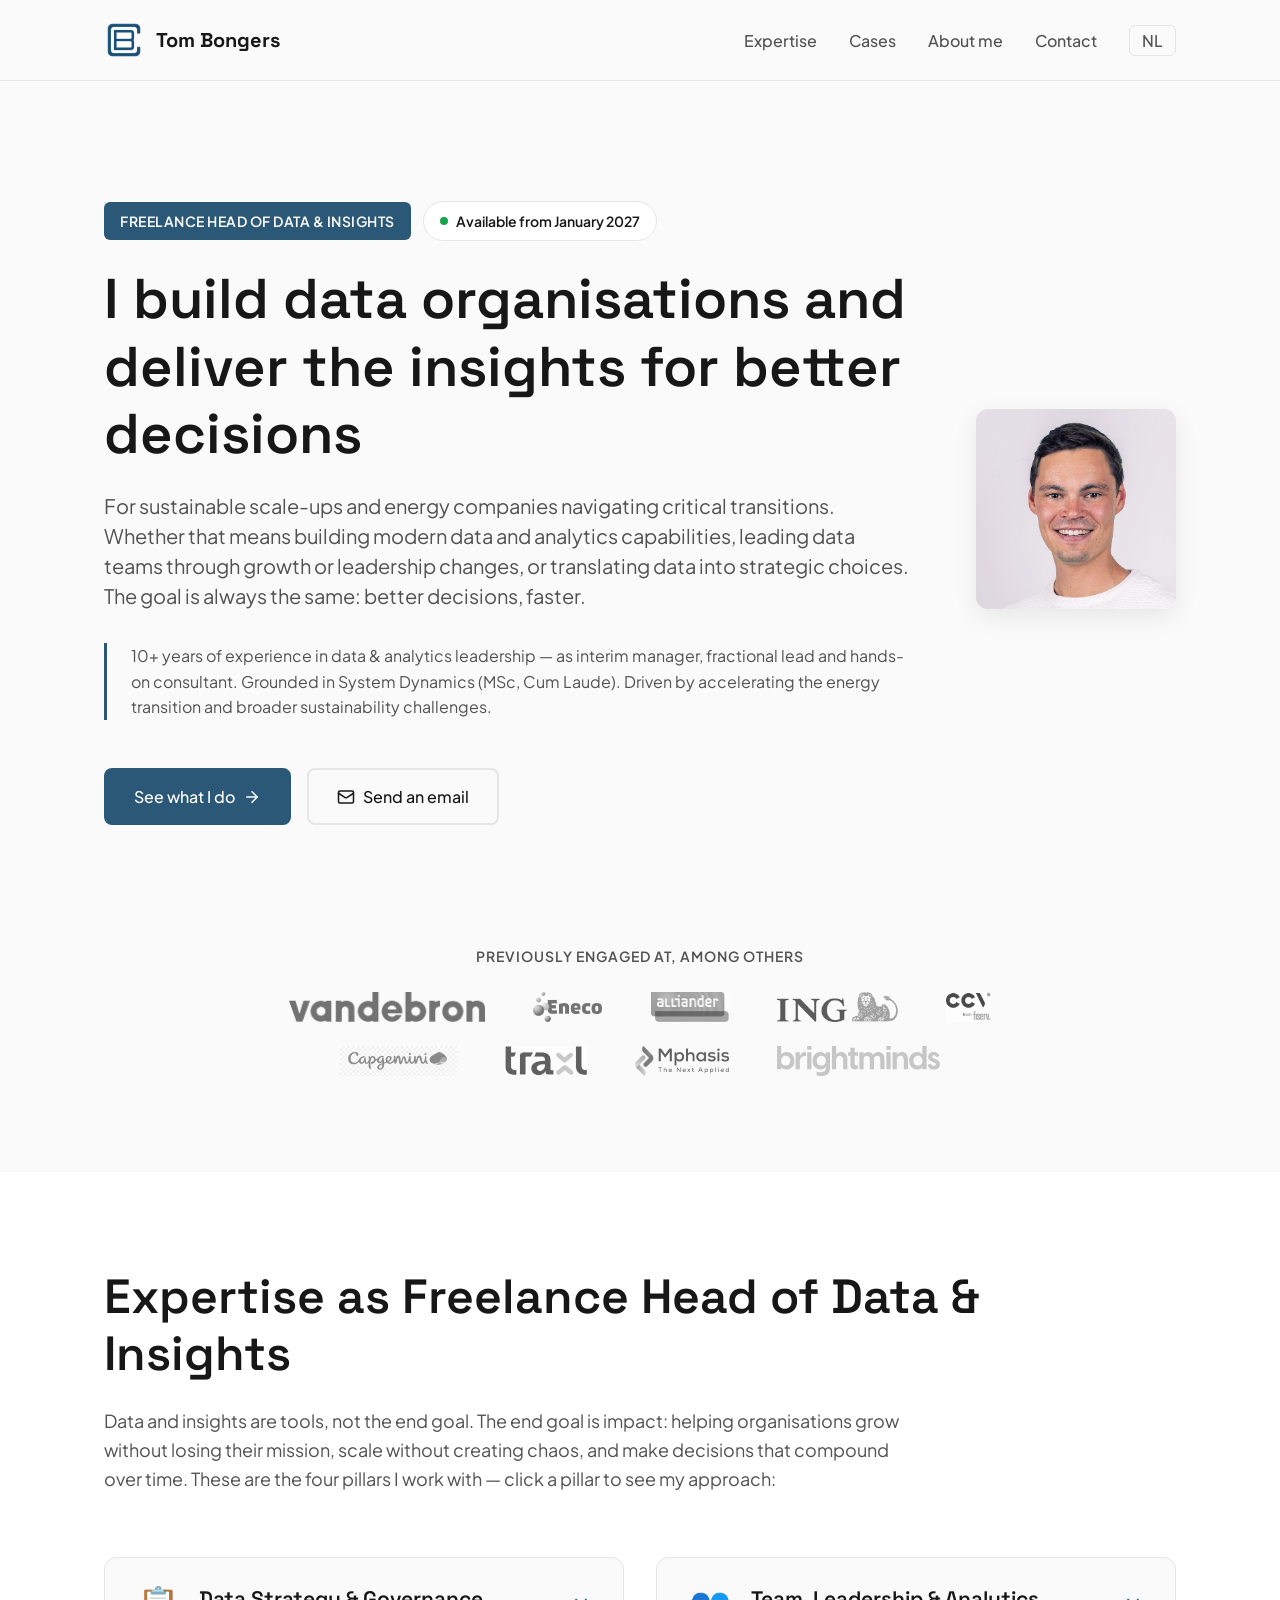
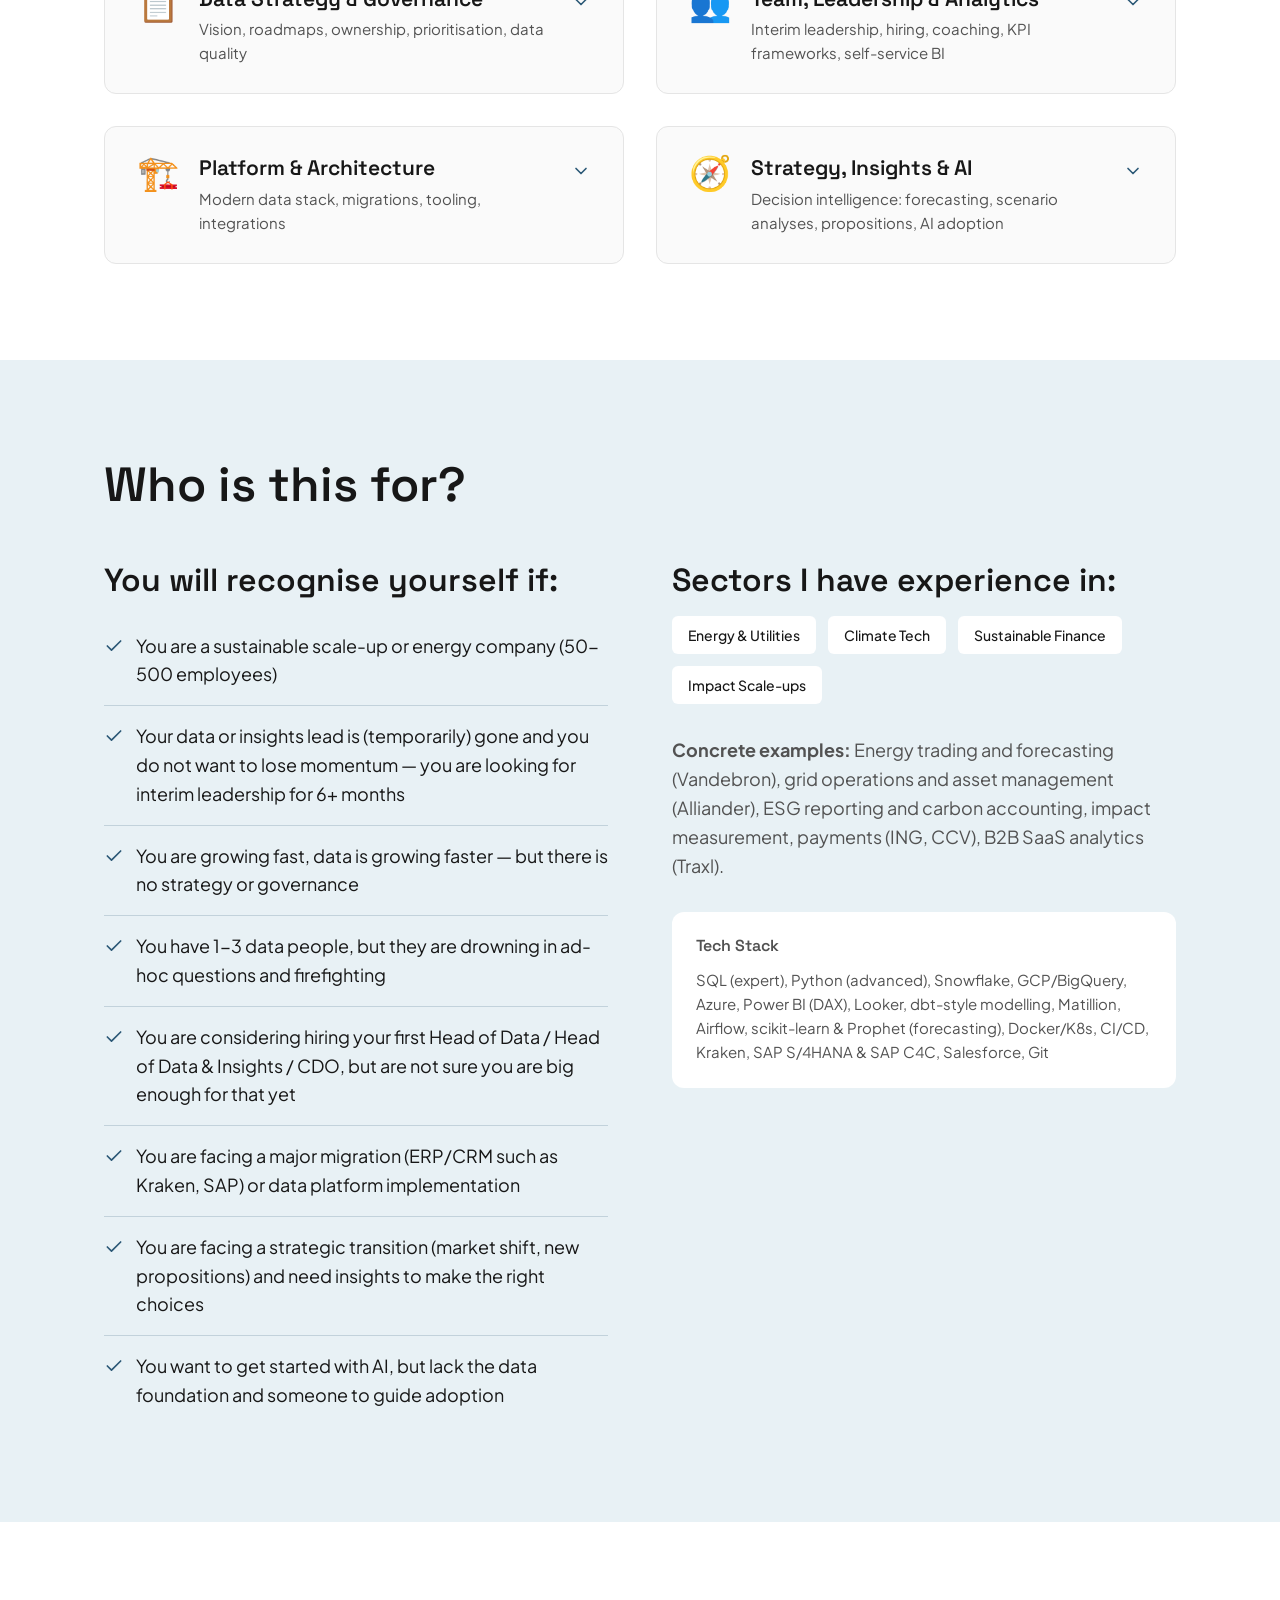
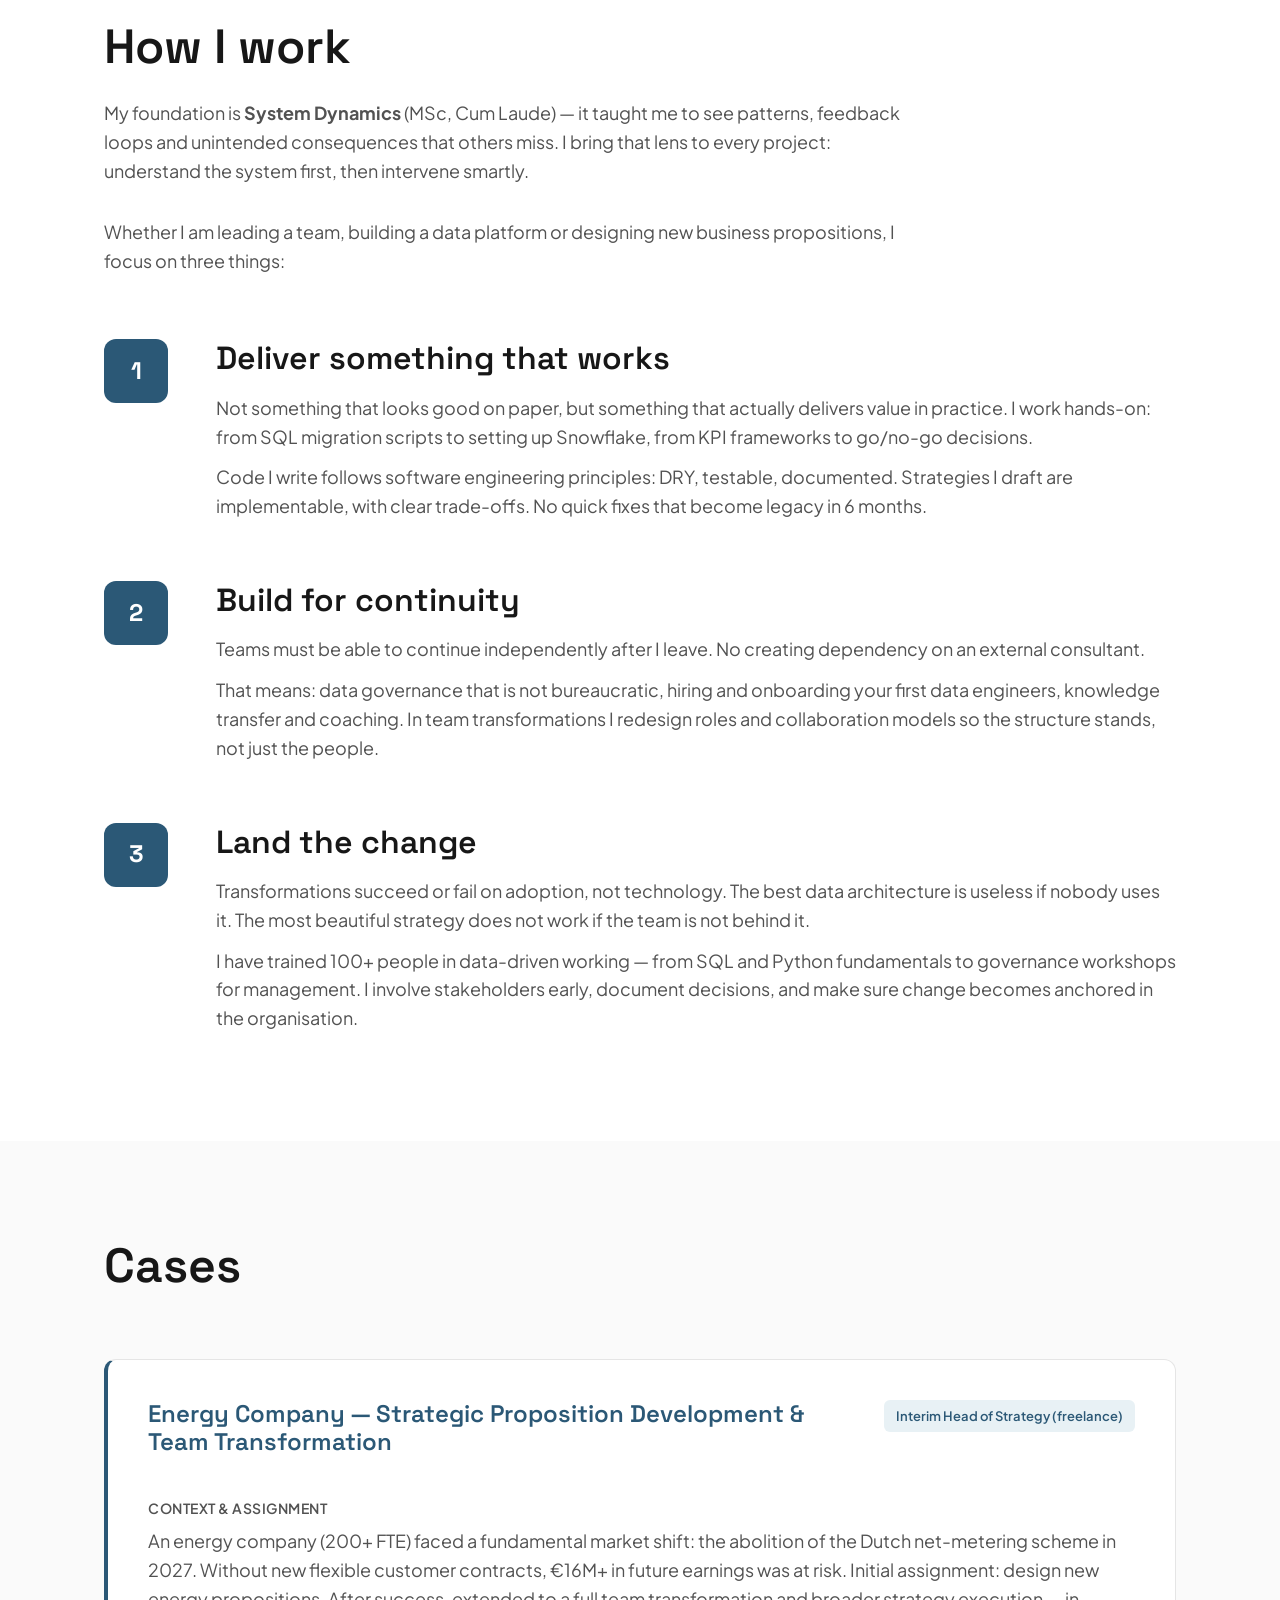
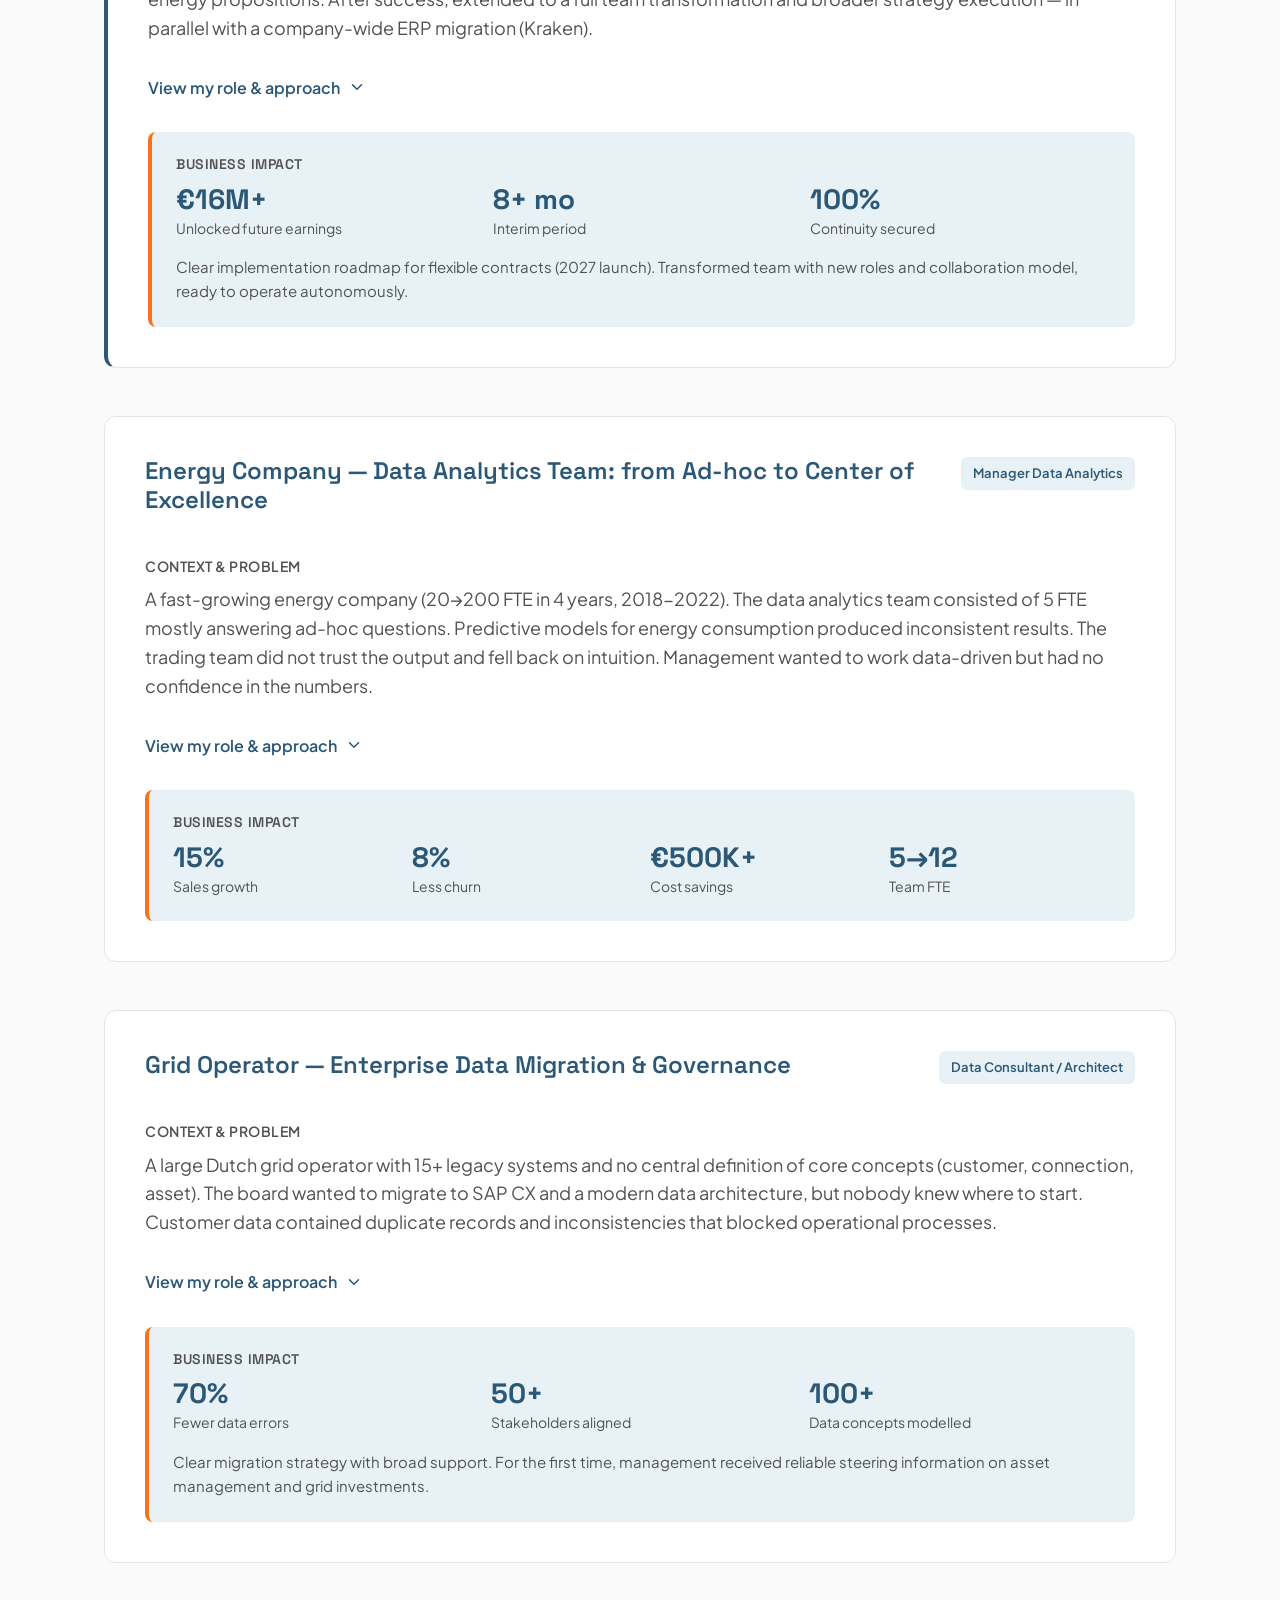
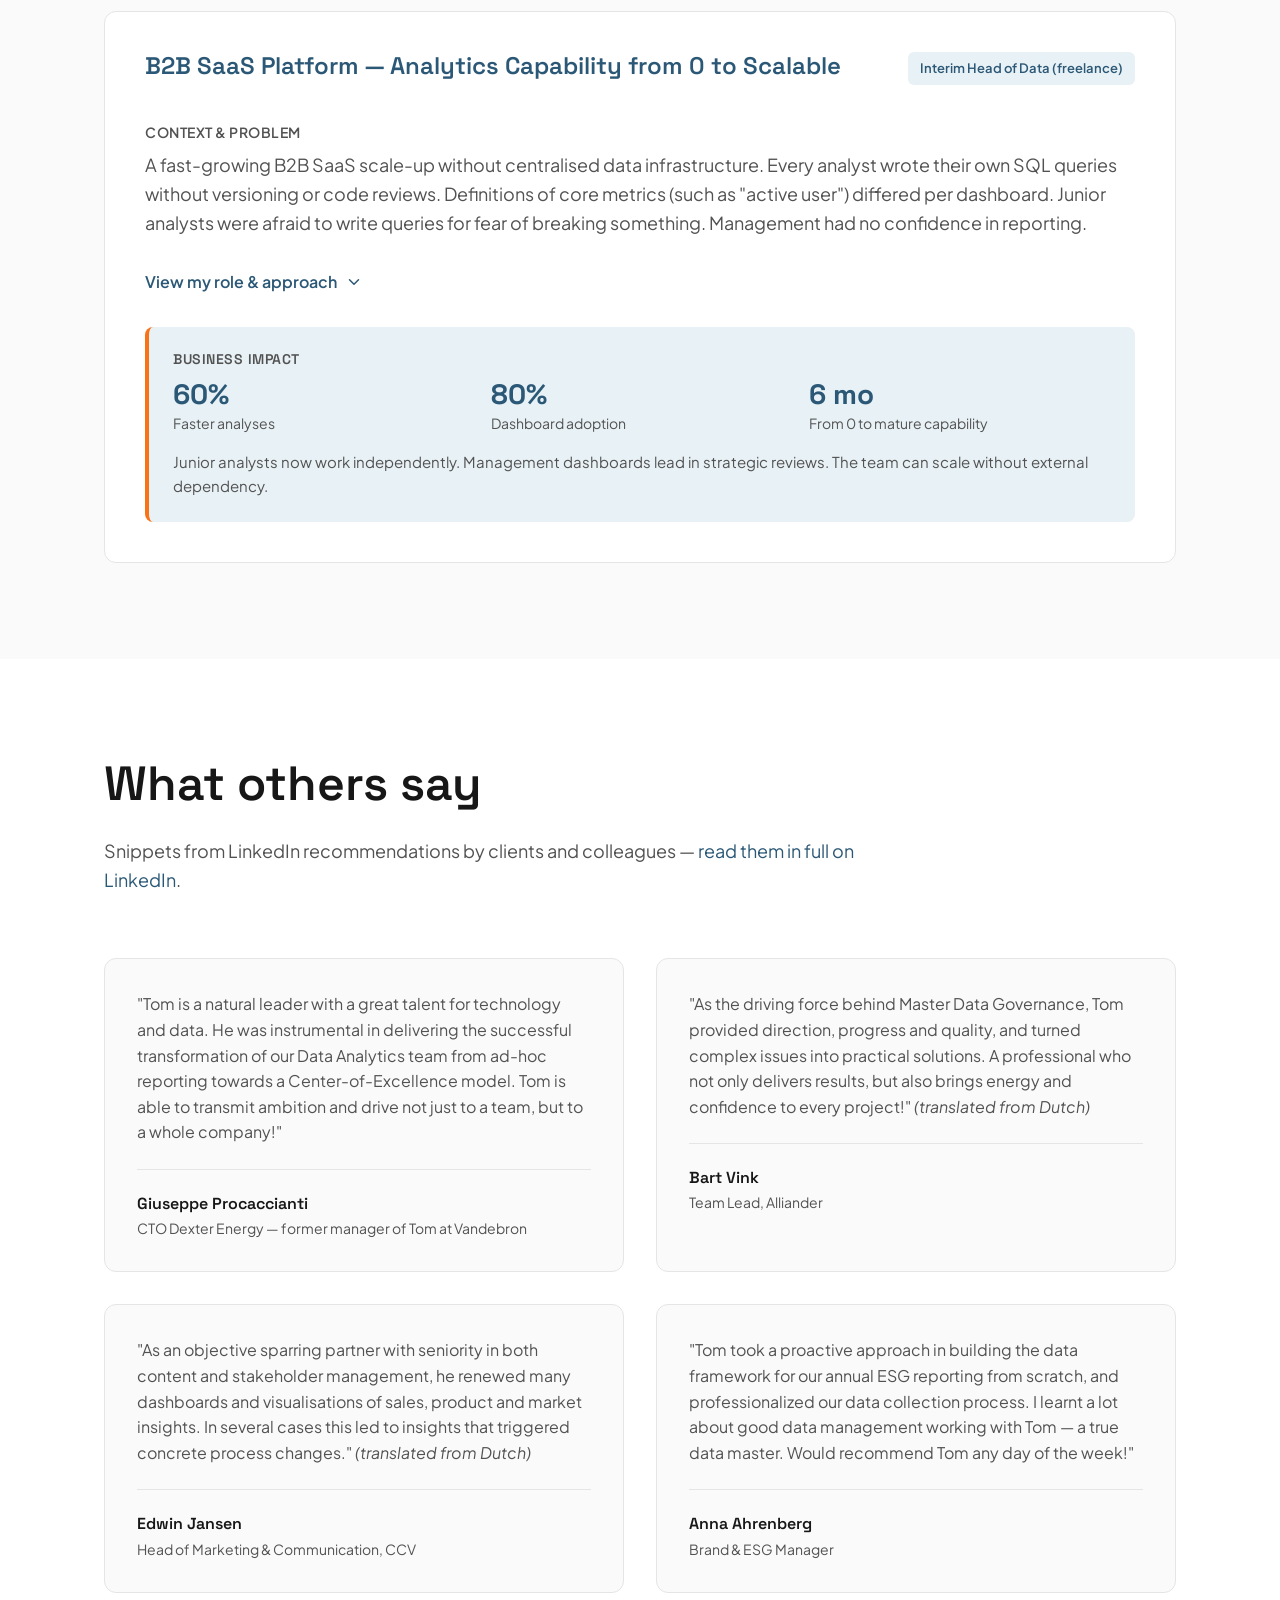
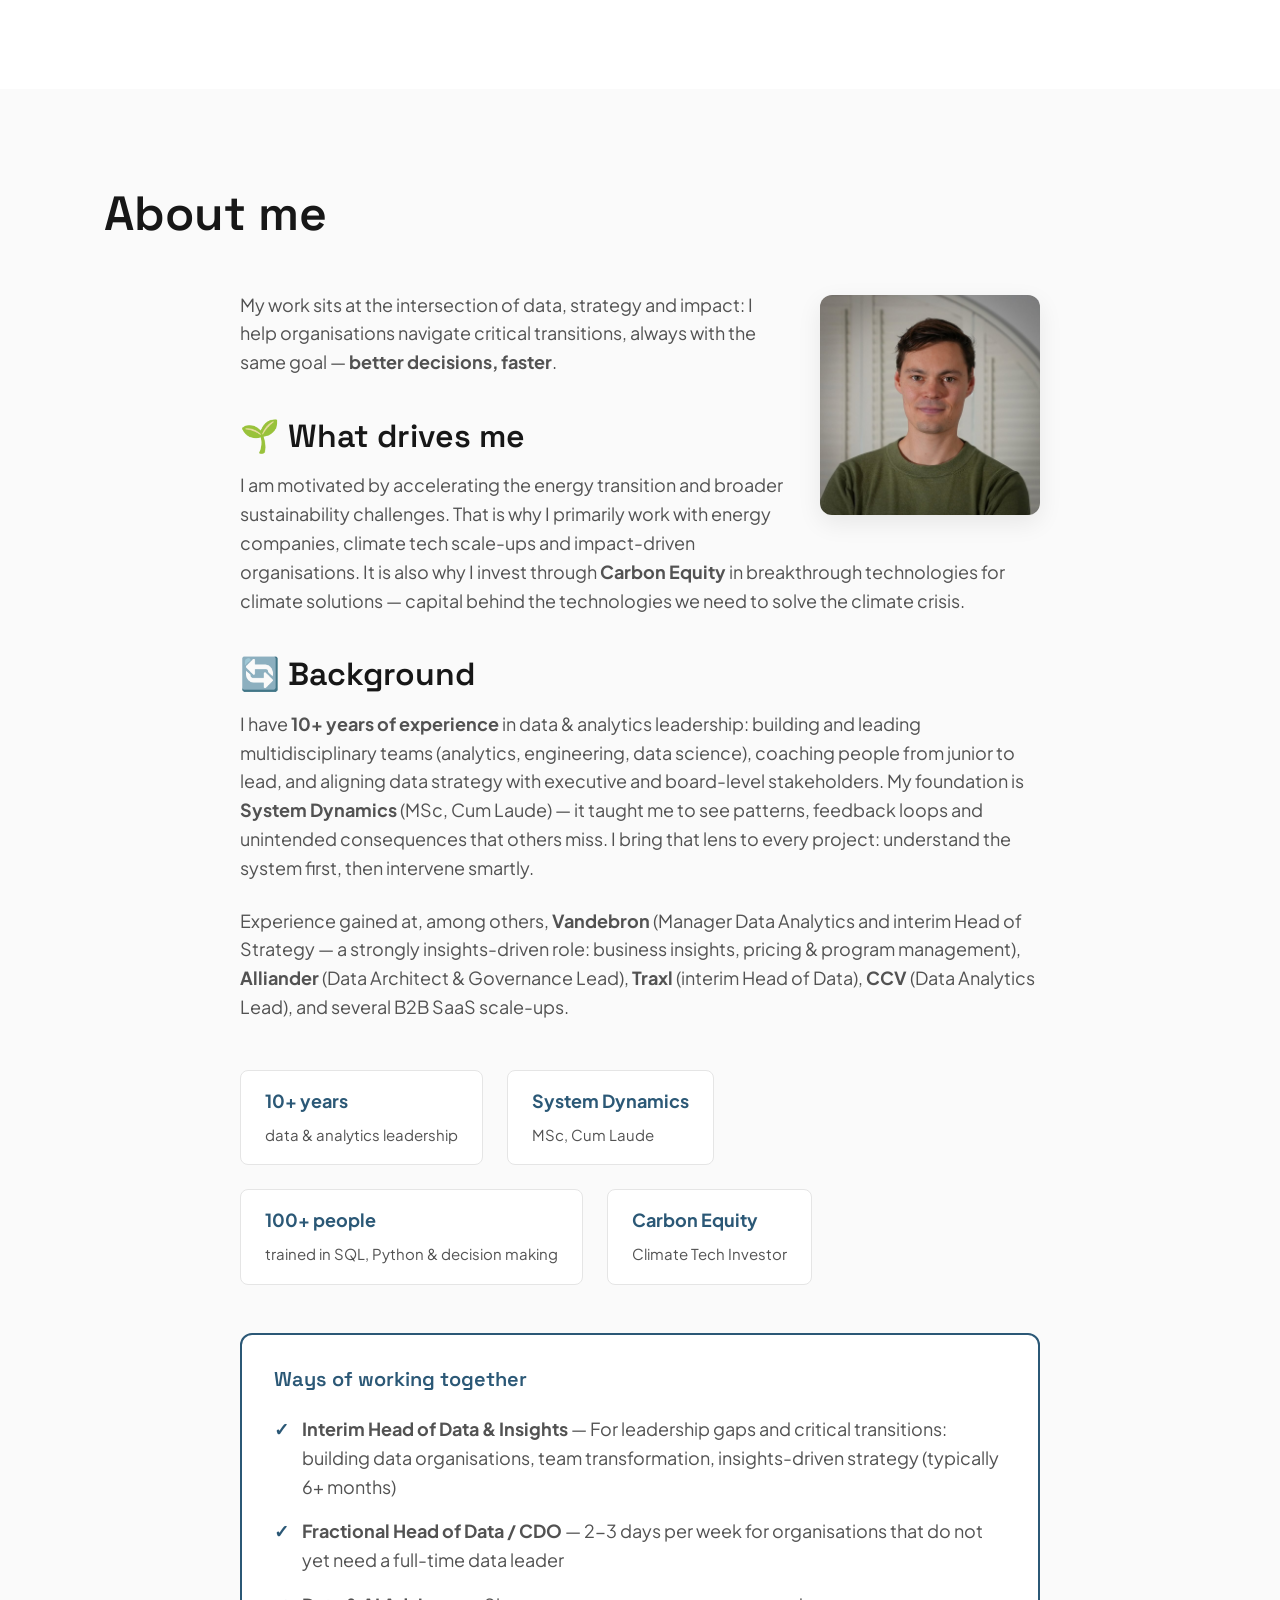
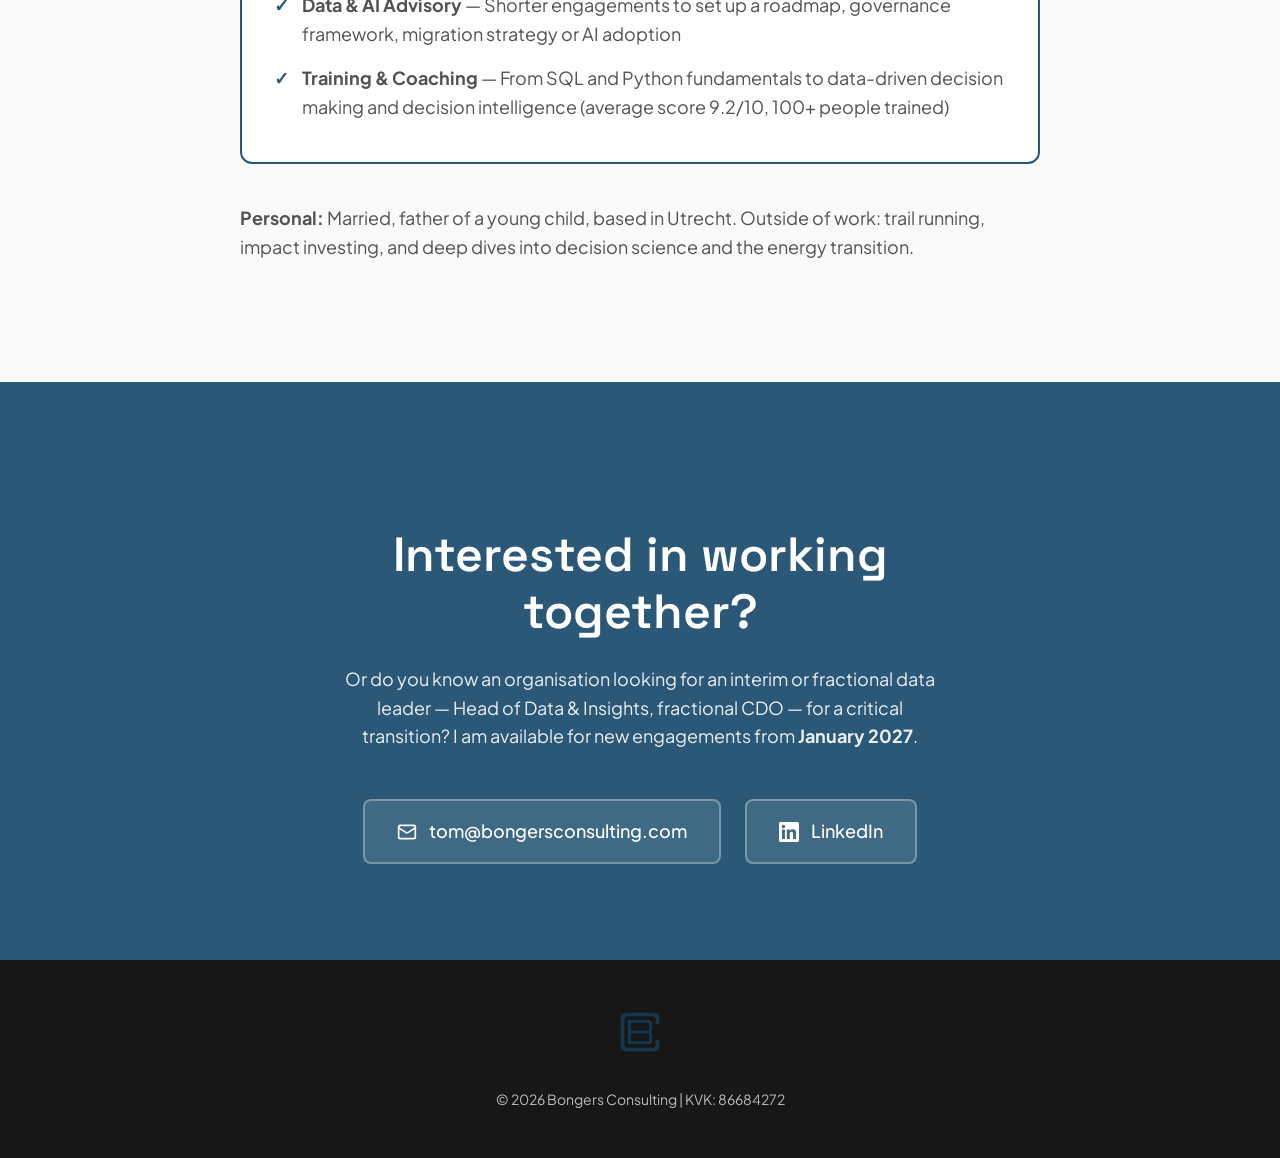
==== commit 19b23049: "Website v4: English homepage, client logos, split CSS/JS, availability update - English is now the h" ====
--- a/index.html
+++ b/index.html
@@ -1,30 +1,33 @@
 <!DOCTYPE html>
-<html lang="nl">
+<html lang="en">
 <head>
     <meta charset="UTF-8">
     <meta name="viewport" content="width=device-width, initial-scale=1.0">
     <title>Tom Bongers | Freelance Head of Data & Insights</title>
-    <meta name="description" content="Freelance Head of Data & Insights voor duurzame scale-ups en energiebedrijven. Ik bouw data-organisaties en lever de inzichten voor betere strategische beslissingen. Gedreven door energietransitie en impact.">
+    <meta name="description" content="Freelance Head of Data & Insights for sustainable scale-ups and energy companies. I build data organisations and deliver the insights for better strategic decisions. Driven by the energy transition and impact.">
 
     <!-- Open Graph (LinkedIn, WhatsApp, Slack) -->
     <meta property="og:type" content="website">
     <meta property="og:url" content="https://bongersconsulting.com">
     <meta property="og:title" content="Tom Bongers | Freelance Head of Data & Insights">
-    <meta property="og:description" content="Interim & fractional data leadership voor duurzame scale-ups en energiebedrijven. Ik bouw data-organisaties en lever de inzichten voor betere beslissingen.">
+    <meta property="og:description" content="Interim & fractional data leadership for sustainable scale-ups and energy companies. I build data organisations and deliver the insights for better decisions.">
     <meta property="og:image" content="https://bongersconsulting.com/images/og-image.jpg">
     <meta property="og:image:width" content="1200">
     <meta property="og:image:height" content="630">
     <meta property="og:image:alt" content="Tom Bongers — Freelance Head of Data & Insights, bongersconsulting.com">
-    <meta property="og:locale" content="nl_NL">
+    <meta property="og:locale" content="en_US">
     <meta property="og:site_name" content="Bongers Consulting">
 
     <!-- Twitter Card -->
     <meta name="twitter:card" content="summary_large_image">
     <meta name="twitter:title" content="Tom Bongers | Freelance Head of Data & Insights">
-    <meta name="twitter:description" content="Interim & fractional data leadership voor duurzame scale-ups en energiebedrijven. Ik bouw data-organisaties en lever de inzichten voor betere beslissingen.">
+    <meta name="twitter:description" content="Interim & fractional data leadership for sustainable scale-ups and energy companies. I build data organisations and deliver the insights for better decisions.">
     <meta name="twitter:image" content="https://bongersconsulting.com/images/og-image.jpg">
 
     <link rel="canonical" href="https://bongersconsulting.com/">
+    <link rel="alternate" hreflang="en" href="https://bongersconsulting.com/">
+    <link rel="alternate" hreflang="nl" href="https://bongersconsulting.com/nl.html">
+    <link rel="alternate" hreflang="x-default" href="https://bongersconsulting.com/">
 
     <!-- Favicons -->
     <link rel="icon" type="image/x-icon" href="images/favicon.ico">
@@ -64,988 +67,7 @@
     }
     </script>
 
-    <style>
-        * {
-            margin: 0;
-            padding: 0;
-            box-sizing: border-box;
-        }
-
-        :root {
-            --bg-primary: #FAFAFA;
-            --bg-secondary: #E8F1F5;
-            --text-primary: #171717;
-            --text-secondary: #525252;
-            --accent-primary: #2B5876;
-            --accent-secondary: #4E8AAB;
-            --accent-orange: #F97316;
-            --border: #E5E5E5;
-            --white: #FFFFFF;
-        }
-
-        html {
-            scroll-behavior: smooth;
-        }
-
-        @media (prefers-reduced-motion: reduce) {
-            html {
-                scroll-behavior: auto;
-            }
-        }
-
-        body {
-            font-family: 'Plus Jakarta Sans', sans-serif;
-            background: var(--bg-primary);
-            color: var(--text-primary);
-            line-height: 1.6;
-            font-size: 18px;
-        }
-
-        h1, h2, h3, h4, h5 {
-            font-family: 'Space Grotesk', sans-serif;
-            font-weight: 600;
-            line-height: 1.2;
-        }
-
-        h1 {
-            font-size: clamp(36px, 5vw, 56px);
-            margin-bottom: 24px;
-        }
-
-        h2 {
-            font-size: clamp(32px, 4vw, 48px);
-            margin-bottom: 24px;
-        }
-
-        h3 {
-            font-size: clamp(24px, 3vw, 32px);
-            margin-bottom: 16px;
-        }
-
-        h4 {
-            font-size: 20px;
-            margin-bottom: 12px;
-        }
-
-        a {
-            color: var(--accent-primary);
-            text-decoration: none;
-            transition: color 0.2s ease;
-        }
-
-        a:hover {
-            color: var(--accent-orange);
-        }
-
-        a:focus-visible,
-        button:focus-visible {
-            outline: 3px solid var(--accent-orange);
-            outline-offset: 3px;
-            border-radius: 4px;
-        }
-
-        .icon {
-            width: 1em;
-            height: 1em;
-            flex-shrink: 0;
-            vertical-align: -0.125em;
-        }
-
-        .container {
-            max-width: 1120px;
-            margin: 0 auto;
-            padding: 0 24px;
-        }
-
-        section {
-            padding: 96px 0;
-        }
-
-        /* Navigation */
-        nav {
-            position: sticky;
-            top: 0;
-            background: rgba(250, 250, 250, 0.95);
-            backdrop-filter: blur(10px);
-            border-bottom: 1px solid var(--border);
-            z-index: 100;
-            padding: 20px 0;
-        }
-
-        nav .container {
-            display: flex;
-            justify-content: space-between;
-            align-items: center;
-        }
-
-        .logo {
-            display: flex;
-            align-items: center;
-            gap: 12px;
-            font-family: 'Space Grotesk', sans-serif;
-            font-weight: 700;
-            font-size: 20px;
-            color: var(--text-primary);
-        }
-
-        .logo img {
-            height: 40px;
-            width: 40px;
-        }
-
-        .nav-links {
-            display: flex;
-            gap: 32px;
-            list-style: none;
-        }
-
-        .nav-links a {
-            color: var(--text-secondary);
-            font-weight: 500;
-            font-size: 16px;
-            transition: color 0.2s ease;
-        }
-
-        .nav-links a:hover {
-            color: var(--accent-primary);
-        }
-
-        /* Mobile Navigation */
-        .mobile-menu-toggle {
-            display: none;
-            background: none;
-            border: none;
-            cursor: pointer;
-            padding: 8px;
-            color: var(--text-primary);
-        }
-
-        .mobile-menu-toggle .icon {
-            width: 26px;
-            height: 26px;
-            display: block;
-        }
-
-        .mobile-menu-toggle .icon-close {
-            display: none;
-        }
-
-        .mobile-menu-toggle[aria-expanded="true"] .icon-menu {
-            display: none;
-        }
-
-        .mobile-menu-toggle[aria-expanded="true"] .icon-close {
-            display: block;
-        }
-
-        .mobile-menu {
-            display: none;
-            position: absolute;
-            top: 100%;
-            left: 0;
-            right: 0;
-            background: var(--white);
-            border-bottom: 1px solid var(--border);
-            box-shadow: 0 16px 32px rgba(0, 0, 0, 0.08);
-            padding: 8px 0 16px;
-        }
-
-        .mobile-menu.open {
-            display: block;
-        }
-
-        .mobile-menu ul {
-            list-style: none;
-        }
-
-        .mobile-menu a {
-            display: block;
-            padding: 14px 24px;
-            font-weight: 500;
-            font-size: 17px;
-            color: var(--text-primary);
-        }
-
-        .mobile-menu a:hover {
-            background: var(--bg-secondary);
-            color: var(--accent-primary);
-        }
-
-        /* Hero Section */
-        #hero {
-            padding-top: 120px;
-            padding-bottom: 120px;
-        }
-
-        .hero-content {
-            display: grid;
-            grid-template-columns: 1fr 200px;
-            gap: 64px;
-            align-items: center;
-        }
-
-        .role-label {
-            display: inline-block;
-            padding: 8px 16px;
-            background: var(--accent-primary);
-            color: var(--white);
-            border-radius: 6px;
-            font-size: 14px;
-            font-weight: 600;
-            text-transform: uppercase;
-            letter-spacing: 0.5px;
-            margin-bottom: 24px;
-        }
-
-        .hero-text .subhead {
-            font-size: 20px;
-            color: var(--text-secondary);
-            margin-bottom: 24px;
-            line-height: 1.5;
-        }
-
-        .supporting-line {
-            font-size: 16px;
-            color: var(--text-secondary);
-            margin-top: 32px;
-            padding-left: 24px;
-            border-left: 3px solid var(--accent-primary);
-        }
-
-        .hero-image {
-            position: relative;
-        }
-
-        .hero-image img {
-            width: 200px;
-            height: 200px;
-            border-radius: 12px;
-            object-fit: cover;
-            box-shadow: 0 8px 24px rgba(0, 0, 0, 0.08);
-        }
-
-        .cta-buttons {
-            margin-top: 48px;
-            display: flex;
-            gap: 16px;
-            flex-wrap: wrap;
-        }
-
-        .btn {
-            padding: 14px 28px;
-            border-radius: 8px;
-            font-weight: 500;
-            font-size: 16px;
-            transition: all 0.2s ease;
-            cursor: pointer;
-            display: inline-flex;
-            align-items: center;
-            gap: 8px;
-        }
-
-        .btn .icon {
-            width: 18px;
-            height: 18px;
-        }
-
-        .btn-primary {
-            background: var(--accent-primary);
-            color: var(--white);
-            border: 2px solid var(--accent-primary);
-        }
-
-        .btn-primary:hover {
-            background: var(--white);
-            color: var(--accent-primary);
-            transform: translateY(-2px);
-            box-shadow: 0 8px 24px rgba(43, 88, 118, 0.15);
-        }
-
-        .btn-secondary {
-            background: transparent;
-            color: var(--text-primary);
-            border: 2px solid var(--border);
-        }
-
-        .btn-secondary:hover {
-            border-color: var(--accent-primary);
-            color: var(--accent-primary);
-            transform: translateY(-2px);
-        }
-
-        /* Expertise Section */
-        #expertise {
-            background: var(--white);
-        }
-
-        .expertise-intro {
-            max-width: 800px;
-            margin-bottom: 64px;
-            color: var(--text-secondary);
-        }
-
-        .expertise-grid {
-            display: grid;
-            grid-template-columns: repeat(auto-fit, minmax(200px, 1fr));
-            gap: 32px;
-        }
-
-        .expertise-card {
-            text-align: center;
-            padding: 32px 24px;
-            background: var(--bg-primary);
-            border-radius: 12px;
-            transition: all 0.3s ease;
-        }
-
-        .expertise-card:hover {
-            transform: translateY(-4px);
-            box-shadow: 0 8px 24px rgba(0, 0, 0, 0.06);
-        }
-
-        .expertise-icon {
-            font-size: 48px;
-            line-height: 1;
-            margin-bottom: 16px;
-        }
-
-        .expertise-card h4 {
-            font-size: 18px;
-            margin-bottom: 8px;
-        }
-
-        .expertise-card p {
-            font-size: 14px;
-            color: var(--text-secondary);
-            line-height: 1.5;
-        }
-
-        /* Services Section */
-        #services {
-            background: var(--bg-primary);
-        }
-
-        .service-grid {
-            display: grid;
-            grid-template-columns: repeat(auto-fit, minmax(min(400px, 100%), 1fr));
-            gap: 48px;
-            margin-top: 64px;
-        }
-
-        .service-card {
-            position: relative;
-            background: var(--white);
-            padding: 40px;
-            border-radius: 12px;
-            border: 1px solid var(--border);
-        }
-
-        .service-number {
-            font-family: 'Space Grotesk', sans-serif;
-            font-size: 14px;
-            font-weight: 700;
-            color: var(--accent-orange);
-            margin-bottom: 16px;
-        }
-
-        .service-card h3 {
-            color: var(--text-primary);
-        }
-
-        .service-problem {
-            color: var(--text-secondary);
-            margin-bottom: 16px;
-            font-style: italic;
-        }
-
-        .service-approach {
-            margin-bottom: 16px;
-        }
-
-        .service-outcome {
-            color: var(--text-secondary);
-            font-size: 16px;
-        }
-
-        .service-outcome strong {
-            color: var(--text-primary);
-        }
-
-        /* Target Audience Section */
-        #audience {
-            background: var(--bg-secondary);
-        }
-
-        .audience-grid {
-            display: grid;
-            grid-template-columns: 1fr 1fr;
-            gap: 64px;
-            margin-top: 48px;
-        }
-
-        .recognition-list {
-            list-style: none;
-        }
-
-        .recognition-list li {
-            padding: 16px 0;
-            border-bottom: 1px solid rgba(43, 88, 118, 0.2);
-            display: flex;
-            gap: 12px;
-        }
-
-        .recognition-list li:last-child {
-            border-bottom: none;
-        }
-
-        .recognition-list .icon {
-            width: 20px;
-            height: 20px;
-            color: var(--accent-primary);
-            flex-shrink: 0;
-            margin-top: 4px;
-        }
-
-        .sectors h4 {
-            margin-top: 48px;
-            margin-bottom: 16px;
-        }
-
-        .sector-tags {
-            display: flex;
-            flex-wrap: wrap;
-            gap: 12px;
-            margin-bottom: 32px;
-        }
-
-        .tag {
-            padding: 8px 16px;
-            background: var(--white);
-            border-radius: 6px;
-            font-size: 14px;
-            color: var(--text-primary);
-            font-weight: 500;
-        }
-
-        .tech-stack {
-            margin-top: 32px;
-            padding: 24px;
-            background: var(--white);
-            border-radius: 12px;
-        }
-
-        .tech-stack h5 {
-            font-size: 16px;
-            margin-bottom: 12px;
-            color: var(--text-secondary);
-        }
-
-        .tech-stack p {
-            font-size: 15px;
-            color: var(--text-secondary);
-        }
-
-        /* Methodology Section */
-        #methodology {
-            background: var(--white);
-        }
-
-        .method-steps {
-            display: grid;
-            gap: 48px;
-            margin-top: 64px;
-        }
-
-        .method-step {
-            display: grid;
-            grid-template-columns: 80px 1fr;
-            gap: 32px;
-        }
-
-        .step-number {
-            width: 64px;
-            height: 64px;
-            border-radius: 12px;
-            background: var(--accent-primary);
-            color: var(--white);
-            display: flex;
-            align-items: center;
-            justify-content: center;
-            font-family: 'Space Grotesk', sans-serif;
-            font-weight: 700;
-            font-size: 24px;
-        }
-
-        .step-content h3 {
-            margin-bottom: 16px;
-        }
-
-        .step-content p {
-            color: var(--text-secondary);
-            margin-bottom: 12px;
-        }
-
-        /* Cases Section */
-        #cases {
-            background: var(--bg-primary);
-        }
-
-        .case-grid {
-            display: grid;
-            gap: 48px;
-            margin-top: 64px;
-        }
-
-        .case-card {
-            background: var(--white);
-            padding: 40px;
-            border-radius: 12px;
-            border: 1px solid var(--border);
-            transition: all 0.3s ease;
-        }
-
-        .case-card:hover {
-            transform: translateY(-4px);
-            box-shadow: 0 16px 48px rgba(0, 0, 0, 0.08);
-        }
-
-        .case-header {
-            display: flex;
-            justify-content: space-between;
-            align-items: start;
-            margin-bottom: 24px;
-            gap: 24px;
-        }
-
-        .case-title {
-            font-size: 24px;
-            color: var(--accent-primary);
-            flex: 1;
-        }
-
-        .case-role {
-            padding: 6px 12px;
-            background: var(--bg-secondary);
-            border-radius: 6px;
-            font-size: 13px;
-            font-weight: 600;
-            color: var(--accent-primary);
-            white-space: nowrap;
-        }
-
-        .case-section {
-            margin-bottom: 24px;
-        }
-
-        .case-section:last-child {
-            margin-bottom: 0;
-        }
-
-        .case-label {
-            font-weight: 600;
-            font-size: 14px;
-            text-transform: uppercase;
-            letter-spacing: 0.5px;
-            color: var(--text-secondary);
-            margin-bottom: 8px;
-        }
-
-        .case-section p {
-            color: var(--text-secondary);
-        }
-
-        .case-section ul {
-            list-style: none;
-            padding-left: 0;
-        }
-
-        .case-section li {
-            padding-left: 24px;
-            position: relative;
-            margin-bottom: 8px;
-            color: var(--text-secondary);
-        }
-
-        .case-section li:before {
-            content: "→";
-            position: absolute;
-            left: 0;
-            color: var(--accent-primary);
-        }
-
-        .case-impact {
-            margin-top: 24px;
-            padding: 24px;
-            background: var(--bg-secondary);
-            border-radius: 8px;
-            border-left: 4px solid var(--accent-orange);
-        }
-
-        .case-impact h5 {
-            font-size: 14px;
-            text-transform: uppercase;
-            letter-spacing: 0.5px;
-            color: var(--text-secondary);
-            margin-bottom: 12px;
-        }
-
-        .impact-metrics {
-            display: grid;
-            grid-template-columns: repeat(auto-fit, minmax(150px, 1fr));
-            gap: 16px;
-        }
-
-        .metric {
-            display: flex;
-            flex-direction: column;
-        }
-
-        .metric-value {
-            font-family: 'Space Grotesk', sans-serif;
-            font-size: 28px;
-            font-weight: 700;
-            color: var(--accent-primary);
-            line-height: 1;
-            margin-bottom: 4px;
-        }
-
-        .metric-label {
-            font-size: 14px;
-            color: var(--text-secondary);
-        }
-
-        /* Testimonials Section */
-        #testimonials {
-            background: var(--white);
-        }
-
-        .testimonial-grid {
-            display: grid;
-            grid-template-columns: repeat(auto-fit, minmax(320px, 1fr));
-            gap: 32px;
-            margin-top: 64px;
-        }
-
-        .testimonial-card {
-            padding: 32px;
-            background: var(--bg-primary);
-            border-radius: 12px;
-            border: 1px solid var(--border);
-        }
-
-        .testimonial-quote {
-            color: var(--text-secondary);
-            margin-bottom: 24px;
-            font-size: 16px;
-            line-height: 1.6;
-        }
-
-        .testimonial-author {
-            display: flex;
-            align-items: center;
-            gap: 12px;
-            padding-top: 24px;
-            border-top: 1px solid var(--border);
-        }
-
-        .author-info h5 {
-            font-family: 'Space Grotesk', sans-serif;
-            font-size: 16px;
-            font-weight: 600;
-            margin-bottom: 4px;
-        }
-
-        .author-info p {
-            font-size: 14px;
-            color: var(--text-secondary);
-        }
-
-        /* About Section */
-        #about {
-            background: var(--bg-primary);
-        }
-
-        .about-content {
-            max-width: 800px;
-            margin: 48px auto 0;
-        }
-
-        .about-content p {
-            margin-bottom: 24px;
-            color: var(--text-secondary);
-        }
-
-        .about-highlights {
-            display: flex;
-            flex-wrap: wrap;
-            gap: 24px;
-            margin: 48px 0;
-        }
-
-        .highlight-item {
-            padding: 16px 24px;
-            background: var(--white);
-            border-radius: 8px;
-            border: 1px solid var(--border);
-        }
-
-        .highlight-item strong {
-            color: var(--accent-primary);
-            display: block;
-            margin-bottom: 4px;
-        }
-
-        .highlight-item span {
-            font-size: 15px;
-            color: var(--text-secondary);
-        }
-
-        .engagement-options {
-            margin-top: 48px;
-            padding: 32px;
-            background: var(--white);
-            border-radius: 12px;
-            border: 2px solid var(--accent-primary);
-        }
-
-        .engagement-options h4 {
-            color: var(--accent-primary);
-            margin-bottom: 16px;
-        }
-
-        .engagement-options ul {
-            list-style: none;
-            padding-left: 0;
-        }
-
-        .engagement-options li {
-            padding: 8px 0 8px 28px;
-            position: relative;
-            color: var(--text-secondary);
-        }
-
-        .engagement-options li:before {
-            content: "✓";
-            position: absolute;
-            left: 0;
-            color: var(--accent-primary);
-            font-weight: bold;
-        }
-
-        /* Contact Section */
-        #contact {
-            background: var(--accent-primary);
-            color: var(--white);
-        }
-
-        #contact h2 {
-            color: var(--white);
-        }
-
-        #contact a:focus-visible {
-            outline-color: var(--white);
-        }
-
-        .contact-content {
-            text-align: center;
-            max-width: 600px;
-            margin: 48px auto 0;
-        }
-
-        .contact-methods {
-            display: flex;
-            justify-content: center;
-            gap: 24px;
-            margin-top: 48px;
-            flex-wrap: wrap;
-        }
-
-        .contact-link {
-            display: flex;
-            align-items: center;
-            gap: 12px;
-            padding: 16px 32px;
-            background: rgba(255, 255, 255, 0.1);
-            border: 2px solid rgba(255, 255, 255, 0.3);
-            border-radius: 8px;
-            color: var(--white);
-            font-weight: 500;
-            transition: all 0.2s ease;
-        }
-
-        .contact-link .icon {
-            width: 20px;
-            height: 20px;
-        }
-
-        .contact-link:hover {
-            background: var(--white);
-            color: var(--accent-primary);
-            transform: translateY(-2px);
-        }
-
-        .response-note {
-            margin-top: 32px;
-            font-size: 15px;
-            color: rgba(255, 255, 255, 0.85);
-        }
-
-        /* Footer */
-        footer {
-            background: var(--text-primary);
-            color: var(--white);
-            padding: 48px 0;
-            text-align: center;
-        }
-
-        footer .logo-footer {
-            margin-bottom: 24px;
-        }
-
-        footer .logo-footer img {
-            height: 48px;
-            width: 48px;
-            opacity: 0.6;
-        }
-
-        footer p {
-            font-size: 14px;
-            color: rgba(255, 255, 255, 0.7);
-        }
-
-        /* Scroll reveal: content is visible by default; only hidden when JS
-           is active (html.js-enabled) and the visitor allows motion. */
-        @media (prefers-reduced-motion: no-preference) {
-            html.js-enabled .reveal {
-                opacity: 0;
-                transform: translateY(20px);
-                transition: opacity 0.6s ease, transform 0.6s ease;
-            }
-
-            html.js-enabled .reveal.is-visible {
-                opacity: 1;
-                transform: translateY(0);
-            }
-        }
-
-        /* Responsive */
-        @media (max-width: 768px) {
-            section {
-                padding: 64px 0;
-            }
-
-            #hero {
-                padding-top: 40px;
-                padding-bottom: 64px;
-            }
-
-            .hero-content {
-                grid-template-columns: 1fr;
-                gap: 24px;
-                text-align: center;
-            }
-
-            .hero-image {
-                order: -1;
-                margin: 0 auto;
-            }
-
-            .hero-image img {
-                width: 128px;
-                height: 128px;
-            }
-
-            .role-label {
-                margin-bottom: 16px;
-            }
-
-            .hero-text .subhead {
-                font-size: 18px;
-            }
-
-            .supporting-line {
-                margin-top: 24px;
-                border-left: none;
-                border-top: 3px solid var(--accent-primary);
-                padding-left: 0;
-                padding-top: 16px;
-            }
-
-            .cta-buttons {
-                margin-top: 32px;
-            }
-
-            .audience-grid {
-                grid-template-columns: 1fr;
-                gap: 32px;
-            }
-
-            .method-step {
-                grid-template-columns: 1fr;
-                gap: 16px;
-            }
-
-            .nav-links {
-                display: none;
-            }
-
-            .mobile-menu-toggle {
-                display: block;
-            }
-
-            .logo span {
-                display: none;
-            }
-
-            .logo img {
-                height: 32px;
-                width: 32px;
-            }
-
-            .case-card {
-                padding: 24px;
-            }
-
-            .case-header {
-                flex-direction: column;
-            }
-
-            .cta-buttons {
-                flex-direction: column;
-            }
-
-            .btn {
-                width: 100%;
-                justify-content: center;
-            }
-
-            .expertise-grid {
-                grid-template-columns: 1fr;
-            }
-
-            .impact-metrics {
-                grid-template-columns: 1fr;
-            }
-        }
-
-        @media (max-width: 480px) {
-            body {
-                font-size: 16px;
-            }
-
-            h1 {
-                font-size: 30px;
-            }
-
-            h2 {
-                font-size: 28px;
-            }
-
-            .testimonial-grid {
-                grid-template-columns: 1fr;
-            }
-        }
-    </style>
+    <link rel="stylesheet" href="styles.css">
     <script>
         // Mark JS as active ASAP so scroll-reveal styles only apply when JS runs.
         document.documentElement.classList.add('js-enabled');
@@ -1060,6 +82,7 @@
             <symbol id="i-arrow-right" viewBox="0 0 24 24" fill="none" stroke="currentColor" stroke-width="2" stroke-linecap="round" stroke-linejoin="round"><path d="M5 12h14"/><path d="m12 5 7 7-7 7"/></symbol>
             <symbol id="i-mail" viewBox="0 0 24 24" fill="none" stroke="currentColor" stroke-width="2" stroke-linecap="round" stroke-linejoin="round"><rect width="20" height="16" x="2" y="4" rx="2"/><path d="m22 7-8.97 5.7a1.94 1.94 0 0 1-2.06 0L2 7"/></symbol>
             <symbol id="i-check" viewBox="0 0 24 24" fill="none" stroke="currentColor" stroke-width="2" stroke-linecap="round" stroke-linejoin="round"><path d="M20 6 9 17l-5-5"/></symbol>
+            <symbol id="i-chevron-down" viewBox="0 0 24 24" fill="none" stroke="currentColor" stroke-width="2" stroke-linecap="round" stroke-linejoin="round"><path d="m6 9 6 6 6-6"/></symbol>
             <symbol id="i-linkedin" viewBox="0 0 24 24" fill="currentColor"><path d="M20.447 20.452h-3.554v-5.569c0-1.328-.027-3.037-1.852-3.037-1.853 0-2.136 1.445-2.136 2.939v5.667H9.351V9h3.414v1.561h.046c.477-.9 1.637-1.85 3.37-1.85 3.601 0 4.267 2.37 4.267 4.385v7.356zM5.337 7.433c-1.144 0-2.063-.926-2.063-2.065 0-1.138.92-2.063 2.063-2.063 1.14 0 2.064.925 2.064 2.063 0 1.139-.925 2.065-2.064 2.065zm1.782 13.019H3.555V9h3.564v11.452zM22.225 0H1.771C.792 0 0 .774 0 1.729v20.542C0 23.227.792 24 1.771 24h20.451C23.2 24 24 23.227 24 22.271V1.729C24 .774 23.2 0 22.222 0h.003z"/></symbol>
         </defs>
     </svg>
@@ -1074,10 +97,11 @@
             <ul class="nav-links">
                 <li><a href="#expertise">Expertise</a></li>
                 <li><a href="#cases">Cases</a></li>
-                <li><a href="#about">Over mij</a></li>
+                <li><a href="#about">About me</a></li>
                 <li><a href="#contact">Contact</a></li>
+                <li><a href="nl.html" class="lang-switch" lang="nl" hreflang="nl" aria-label="Naar de Nederlandse versie">NL</a></li>
             </ul>
-            <button class="mobile-menu-toggle" aria-label="Menu openen" aria-expanded="false" aria-controls="mobile-menu">
+            <button class="mobile-menu-toggle" aria-label="Open menu" data-label-open="Open menu" data-label-close="Close menu" aria-expanded="false" aria-controls="mobile-menu">
                 <svg class="icon icon-menu" aria-hidden="true"><use href="#i-menu"/></svg>
                 <svg class="icon icon-close" aria-hidden="true"><use href="#i-x"/></svg>
             </button>
@@ -1086,8 +110,9 @@
             <ul>
                 <li><a href="#expertise">Expertise</a></li>
                 <li><a href="#cases">Cases</a></li>
-                <li><a href="#about">Over mij</a></li>
+                <li><a href="#about">About me</a></li>
                 <li><a href="#contact">Contact</a></li>
+                <li><a href="nl.html" lang="nl" hreflang="nl">Nederlandse versie</a></li>
             </ul>
         </div>
     </nav>
@@ -1097,110 +122,119 @@
         <div class="container">
             <div class="hero-content">
                 <div class="hero-text">
-                    <div class="role-label">Freelance Head of Data &amp; Insights</div>
-                    <h1>Ik bouw data-organisaties én lever de inzichten voor betere beslissingen</h1>
-                    <p class="subhead">Voor duurzame scale-ups en energiebedrijven die kritieke transities moeten navigeren. Of dat nu het opbouwen van moderne data- en analytics-capabilities is, het leiden van data-teams tijdens groei of leiderschapswissels, of het vertalen van data naar strategische keuzes. Het doel is altijd hetzelfde: betere beslissingen, sneller.</p>
-                    <p class="supporting-line">10+ jaar ervaring in data &amp; analytics leadership — als interim manager, fractional lead en hands-on consultant. Gegrond in System Dynamics (MSc, Cum Laude). Gedreven door het versnellen van de energietransitie en bredere duurzaamheidsuitdagingen.</p>
+                    <div class="hero-badges">
+                        <div class="role-label">Freelance Head of Data &amp; Insights</div>
+                        <div class="availability-badge"><span class="dot" aria-hidden="true"></span>Available from January 2027</div>
+                    </div>
+                    <h1>I build data organisations and deliver the insights for better decisions</h1>
+                    <p class="subhead">For sustainable scale-ups and energy companies navigating critical transitions. Whether that means building modern data and analytics capabilities, leading data teams through growth or leadership changes, or translating data into strategic choices. The goal is always the same: better decisions, faster.</p>
+                    <p class="supporting-line">10+ years of experience in data &amp; analytics leadership — as interim manager, fractional lead and hands-on consultant. Grounded in System Dynamics (MSc, Cum Laude). Driven by accelerating the energy transition and broader sustainability challenges.</p>
                     <div class="cta-buttons">
                         <a href="#expertise" class="btn btn-primary">
-                            Bekijk wat ik doe
+                            See what I do
                             <svg class="icon" aria-hidden="true"><use href="#i-arrow-right"/></svg>
                         </a>
                         <a href="mailto:tom@bongersconsulting.com" class="btn btn-secondary" data-umami-event="email">
                             <svg class="icon" aria-hidden="true"><use href="#i-mail"/></svg>
-                            Stuur een email
+                            Send an email
                         </a>
                     </div>
                 </div>
                 <div class="hero-image">
-                    <img src="images/profile-photo.jpg" alt="Portretfoto van Tom Bongers" width="200" height="200" loading="eager" fetchpriority="high">
-                </div>
-            </div>
+                    <img src="images/profile-photo.jpg" alt="Portrait photo of Tom Bongers" width="200" height="200" loading="eager" fetchpriority="high">
+                </div>
+            </div>
+        </div>
+    </section>
+
+    <!-- Trust strip: previous clients -->
+    <section id="clients" aria-label="Clients">
+        <div class="container">
+            <p class="trust-label">Previously engaged at, among others</p>
+            <ul class="trust-logos">
+                <li class="logo-vandebron"><img src="images/clients/vandebron.png" alt="Vandebron logo" width="144" height="22" loading="lazy"></li>
+                <li class="logo-eneco"><img src="images/clients/eneco.png" alt="Eneco logo" width="69" height="30" loading="lazy"></li>
+                <li class="logo-alliander"><img src="images/clients/alliander.png" alt="Alliander logo" width="90" height="34" loading="lazy"></li>
+                <li class="logo-ing"><img src="images/clients/ing.png" alt="ING logo" width="113" height="28" loading="lazy"></li>
+                <li class="logo-ccv"><img src="images/clients/ccv.png" alt="CCV (from Fiserv) logo" width="67" height="44" loading="lazy"></li>
+                <li class="logo-capgemini"><img src="images/clients/capgemini.png" alt="Capgemini logo" width="116" height="30" loading="lazy"></li>
+                <li class="logo-traxl"><img src="images/clients/traxl.png" alt="Traxl logo" width="94" height="34" loading="lazy"></li>
+                <li class="logo-mphasis"><img src="images/clients/mphasis.png" alt="Mphasis logo" width="106" height="34" loading="lazy"></li>
+                <li class="logo-brightminds"><img src="images/clients/brightminds.svg" alt="Brightminds logo" width="130" height="24" loading="lazy"></li>
+            </ul>
         </div>
     </section>
 
     <!-- Expertise Section -->
     <section id="expertise">
         <div class="container">
-            <h2>Expertise als Freelance Head of Data &amp; Insights</h2>
-            <p class="expertise-intro">Data en inzichten zijn tools, geen einddoel. Het einddoel is impact: organisaties helpen groeien zonder hun missie te verliezen, schalen zonder chaos te creëren, en beslissingen nemen die over de tijd cumuleren. Dit zijn de zes pijlers waar ik mee werk:</p>
-
-            <div class="expertise-grid">
-                <div class="expertise-card reveal">
-                    <div class="expertise-icon">📋</div>
-                    <h4>Data Strategie</h4>
-                    <p>Visie, roadmaps, portfolio-keuzes, prioritering</p>
-                </div>
-
-                <div class="expertise-card reveal">
-                    <div class="expertise-icon">👥</div>
-                    <h4>Team &amp; Leiderschap</h4>
-                    <p>Interim leadership, hiring, coaching, 100+ mensen getraind</p>
-                </div>
-
-                <div class="expertise-card reveal">
-                    <div class="expertise-icon">📊</div>
-                    <h4>Analytics &amp; BI</h4>
-                    <p>KPI-frameworks, dashboards, self-service analytics</p>
-                </div>
-
-                <div class="expertise-card reveal">
-                    <div class="expertise-icon">🏗️</div>
-                    <h4>Platform &amp; Architectuur</h4>
-                    <p>Modern data stack, migraties, tooling, integraties</p>
-                </div>
-
-                <div class="expertise-card reveal">
-                    <div class="expertise-icon">✅</div>
-                    <h4>Governance &amp; Quality</h4>
-                    <p>Definities, ownership, data policies, KPI's</p>
-                </div>
-
-                <div class="expertise-card reveal">
-                    <div class="expertise-icon">🧭</div>
-                    <h4>Decision Intelligence &amp; AI</h4>
-                    <p>Forecasting, scenario-analyses, machine learning, AI-adoptie</p>
-                </div>
-            </div>
-        </div>
-    </section>
-
-    <!-- Services Section -->
-    <section id="services">
-        <div class="container">
-            <h2>Hoe ik data-organisaties én datagedreven strategie aanpak</h2>
-            <div class="service-grid">
-                <div class="service-card reveal">
-                    <div class="service-number">01</div>
-                    <h3>Data Strategie &amp; Governance</h3>
-                    <p class="service-problem">Je hebt data, maar geen visie. Elke afdeling doet z'n ding, er is geen eigenaarschap, geen prioriteiten. Management weet niet waar data aan bijdraagt.</p>
-                    <p class="service-approach"><strong>Wat ik doe:</strong> Ik ontwikkel datastrategie, governance frameworks en roadmaps die aansluiten bij business-doelen. Van begrippenkaders en data quality KPI's tot ownership-modellen en besluitvormingsprocessen. Als freelance Head of Data &amp; Insights vertaal ik business-ambities naar concrete data-initiatieven met meetbare impact.</p>
-                    <p class="service-outcome"><strong>Wat je krijgt:</strong> Heldere koers voor 1-3 jaar. Management weet waar data aan bijdraagt. Teams weten wat van hen verwacht wordt. Betrouwbare stuurinformatie voor directie.</p>
-                </div>
-
-                <div class="service-card reveal">
-                    <div class="service-number">02</div>
-                    <h3>Team &amp; Analytics Capability</h3>
-                    <p class="service-problem">Je hebt 1-2 data mensen, maar ze komen niet uit ad-hoc werk. Junior analisten durven geen queries te schrijven. Je kunt niet schalen en overweegt je eerste Head of Data aan te nemen. Of je data-lead valt (tijdelijk) weg en je wilt geen momentum verliezen.</p>
-                    <p class="service-approach"><strong>Wat ik doe:</strong> Ik bouw en leid analytics-teams: hiring, onboarding, skill development, operating model en delivery-routines. Ik heb teams van 5→12 FTE geleid en 100+ mensen getraind — van SQL en Python fundamentals tot data-driven decision making en decision intelligence. Ik zet KPI-frameworks neer, implementeer self-service BI, en help je eerste permanente Head of Data succesvol te laten zijn. Ook beschikbaar als fractional Head of Data / CDO (2-3 dagen per week) voor organisaties die nog geen fulltime data-leader nodig hebben.</p>
-                    <p class="service-outcome"><strong>Wat je krijgt:</strong> Een team dat zelfstandig kan draaien. Geen dependency op externe consultants. Schaalbare analytics capability. Management dat vertrouwt op dashboards en analyses.</p>
-                </div>
-
-                <div class="service-card reveal">
-                    <div class="service-number">03</div>
-                    <h3>Platform &amp; Architectuur</h3>
-                    <p class="service-problem">Je legacy systemen worden vervangen, of je fuseert meerdere datasources. Migraties falen vaak omdat techniek en organisatie los van elkaar worden aangepakt.</p>
-                    <p class="service-approach"><strong>Wat ik doe:</strong> Ik ontwerp enterprise datamodellen en begeleid de volledige migratie — van gap-analyse en directiepresentaties tot hands-on SQL migratiescripts en teambegeleiding. Als freelance Head of Data &amp; Insights stuur ik ook de keuzes aan rondom build vs buy, tooling (Snowflake, BigQuery, dbt, Kraken, SAP), en vendor selection. Ik werk met stakeholders op alle niveaus: van architecten tot eindgebruikers.</p>
-                    <p class="service-outcome"><strong>Wat je krijgt:</strong> Migraties die op tijd opleveren én gedragen worden. Data quality frameworks die fouten significant reduceren. Teams die het nieuwe systeem écht snappen en gebruiken. Schaalbare infrastructuur.</p>
-                </div>
-
-                <div class="service-card reveal">
-                    <div class="service-number">04</div>
-                    <h3>Strategie &amp; Insights</h3>
-                    <p class="service-problem">Je staat voor een kritieke strategische transitie (nieuwe markt, product pivot, propositie-ontwikkeling, ERP migratie) maar mist de inzichten én de lead om die beslissingen te dragen. Beslissingen moeten snel, maar mogen niet fout.</p>
-                    <p class="service-approach"><strong>Wat ik doe:</strong> Als interim strategie-lead met een data-achtergrond lever ik strategische beslissingen onder strakke timelines — altijd insights-gedreven: eerst de analyse (pricing, segmentatie, unit economics, forecasts), dan de keuze. Van propositie-ontwikkeling en business cases tot go/no-go frameworks en implementatie-roadmaps. Ik leid cross-functionele teams (Product, Tech, Finance, Commercial, Data) en zorg dat exec teams decision-ready aanbevelingen krijgen — niet 50-slide decks. Ik redesign team-structuren waar nodig en borg continuïteit voor clean handoff.</p>
-                    <p class="service-outcome"><strong>Wat je krijgt:</strong> Strategische beslissing met heldere trade-offs, meetbare business case en implementeerbare roadmap. Team dat autonoom door kan na mijn vertrek. Voorbeelden: propositie-ontwikkeling tijdens marktshift (energie), pricing &amp; segmentatie, team-transformatie.</p>
-                </div>
+            <h2>Expertise as Freelance Head of Data &amp; Insights</h2>
+            <p class="expertise-intro">Data and insights are tools, not the end goal. The end goal is impact: helping organisations grow without losing their mission, scale without creating chaos, and make decisions that compound over time. These are the four pillars I work with — click a pillar to see my approach:</p>
+
+            <div class="expertise-accordion">
+                <details class="exp-card reveal">
+                    <summary>
+                        <span class="exp-icon" aria-hidden="true">📋</span>
+                        <span class="exp-head">
+                            <h3>Data Strategy &amp; Governance</h3>
+                            <p>Vision, roadmaps, ownership, prioritisation, data quality</p>
+                        </span>
+                        <svg class="exp-chevron" aria-hidden="true"><use href="#i-chevron-down"/></svg>
+                    </summary>
+                    <div class="exp-body">
+                        <p class="service-problem">You have data, but no vision. Every department does its own thing, there is no ownership, no priorities. Management does not know what data contributes to.</p>
+                        <p class="service-approach"><strong>What I do:</strong> I develop data strategy, governance frameworks and roadmaps that align with business goals. From shared definitions and data quality KPIs to ownership models and decision-making processes. As a freelance Head of Data &amp; Insights I translate business ambitions into concrete data initiatives with measurable impact.</p>
+                        <p class="service-outcome"><strong>What you get:</strong> A clear course for 1-3 years. Management knows what data contributes to. Teams know what is expected of them. Reliable steering information for the executive team.</p>
+                    </div>
+                </details>
+
+                <details class="exp-card reveal">
+                    <summary>
+                        <span class="exp-icon" aria-hidden="true">👥</span>
+                        <span class="exp-head">
+                            <h3>Team, Leadership &amp; Analytics</h3>
+                            <p>Interim leadership, hiring, coaching, KPI frameworks, self-service BI</p>
+                        </span>
+                        <svg class="exp-chevron" aria-hidden="true"><use href="#i-chevron-down"/></svg>
+                    </summary>
+                    <div class="exp-body">
+                        <p class="service-problem">You have 1-2 data people, but they never get out of ad-hoc work. Junior analysts are afraid to write queries. You cannot scale and are considering hiring your first Head of Data. Or your data lead is (temporarily) leaving and you do not want to lose momentum.</p>
+                        <p class="service-approach"><strong>What I do:</strong> I build and lead analytics teams: hiring, onboarding, skill development, operating model and delivery routines. I have led teams from 5→12 FTE and trained 100+ people — from SQL and Python fundamentals to data-driven decision making and decision intelligence. I set up KPI frameworks, implement self-service BI, and help your first permanent Head of Data succeed. Also available as fractional Head of Data / CDO (2-3 days per week) for organisations that do not yet need a full-time data leader.</p>
+                        <p class="service-outcome"><strong>What you get:</strong> A team that can run independently. No dependency on external consultants. Scalable analytics capability. Management that trusts dashboards and analyses.</p>
+                    </div>
+                </details>
+
+                <details class="exp-card reveal">
+                    <summary>
+                        <span class="exp-icon" aria-hidden="true">🏗️</span>
+                        <span class="exp-head">
+                            <h3>Platform &amp; Architecture</h3>
+                            <p>Modern data stack, migrations, tooling, integrations</p>
+                        </span>
+                        <svg class="exp-chevron" aria-hidden="true"><use href="#i-chevron-down"/></svg>
+                    </summary>
+                    <div class="exp-body">
+                        <p class="service-problem">Your legacy systems are being replaced, or you are merging multiple data sources. Migrations often fail because technology and organisation are tackled separately.</p>
+                        <p class="service-approach"><strong>What I do:</strong> I design enterprise data models and guide the full migration — from gap analysis and board presentations to hands-on SQL migration scripts and team coaching. As a freelance Head of Data &amp; Insights I also steer the choices around build vs buy, tooling (Snowflake, BigQuery, dbt, Kraken, SAP), and vendor selection. I work with stakeholders at all levels: from architects to end users.</p>
+                        <p class="service-outcome"><strong>What you get:</strong> Migrations that deliver on time and are widely supported. Data quality frameworks that significantly reduce errors. Teams that truly understand and use the new system. Scalable infrastructure.</p>
+                    </div>
+                </details>
+
+                <details class="exp-card reveal">
+                    <summary>
+                        <span class="exp-icon" aria-hidden="true">🧭</span>
+                        <span class="exp-head">
+                            <h3>Strategy, Insights &amp; AI</h3>
+                            <p>Decision intelligence: forecasting, scenario analyses, propositions, AI adoption</p>
+                        </span>
+                        <svg class="exp-chevron" aria-hidden="true"><use href="#i-chevron-down"/></svg>
+                    </summary>
+                    <div class="exp-body">
+                        <p class="service-problem">You are facing a critical strategic transition (new market, product pivot, proposition development, ERP migration) but lack the insights and the lead to carry those decisions. Decisions need to be fast, but cannot be wrong.</p>
+                        <p class="service-approach"><strong>What I do:</strong> As an interim strategy lead with a data background I deliver strategic decisions under tight timelines — always insights-driven: first the analysis (pricing, segmentation, unit economics, forecasts, scenario analyses), then the choice. From proposition development and business cases to go/no-go frameworks and implementation roadmaps. I lead cross-functional teams and make sure exec teams get decision-ready recommendations — not 50-slide decks. I also help organisations adopt AI responsibly: from use-case selection to the data foundation it requires.</p>
+                        <p class="service-outcome"><strong>What you get:</strong> A strategic decision with clear trade-offs, a measurable business case and an implementable roadmap. A team that can continue autonomously after I leave. Examples: proposition development during a market shift (energy), pricing &amp; segmentation, team transformation.</p>
+                    </div>
+                </details>
             </div>
         </div>
     </section>
@@ -1208,59 +242,59 @@
     <!-- Target Audience Section -->
     <section id="audience">
         <div class="container">
-            <h2>Voor wie?</h2>
+            <h2>Who is this for?</h2>
             <div class="audience-grid">
                 <div class="recognition">
-                    <h3>Je herkent jezelf als:</h3>
+                    <h3>You will recognise yourself if:</h3>
                     <ul class="recognition-list">
                         <li>
                             <svg class="icon" aria-hidden="true"><use href="#i-check"/></svg>
-                            <span>Duurzame scale-up of energiebedrijf (50-500 medewerkers)</span>
-                        </li>
-                        <li>
-                            <svg class="icon" aria-hidden="true"><use href="#i-check"/></svg>
-                            <span>Je data- of insights-lead is (tijdelijk) weg en je wilt geen momentum verliezen — je zoekt interim leadership voor 6+ maanden</span>
-                        </li>
-                        <li>
-                            <svg class="icon" aria-hidden="true"><use href="#i-check"/></svg>
-                            <span>Je groeit snel, data groeit sneller — maar er is geen strategie of governance</span>
-                        </li>
-                        <li>
-                            <svg class="icon" aria-hidden="true"><use href="#i-check"/></svg>
-                            <span>Je hebt 1-3 data mensen, maar ze verdrinken in ad-hoc vragen en brandjes blussen</span>
-                        </li>
-                        <li>
-                            <svg class="icon" aria-hidden="true"><use href="#i-check"/></svg>
-                            <span>Je overweegt je eerste Head of Data / Head of Data &amp; Insights / CDO aan te nemen, maar weet niet of je daar al groot genoeg voor bent</span>
-                        </li>
-                        <li>
-                            <svg class="icon" aria-hidden="true"><use href="#i-check"/></svg>
-                            <span>Je staat voor een grote migratie (ERP/CRM zoals Kraken, SAP) of data platform implementatie</span>
-                        </li>
-                        <li>
-                            <svg class="icon" aria-hidden="true"><use href="#i-check"/></svg>
-                            <span>Je staat voor een strategische transitie (marktshift, nieuwe proposities) en hebt inzichten nodig om de juiste keuzes te maken</span>
-                        </li>
-                        <li>
-                            <svg class="icon" aria-hidden="true"><use href="#i-check"/></svg>
-                            <span>Je wilt aan de slag met AI, maar mist het datafundament en iemand die adoptie begeleidt</span>
+                            <span>You are a sustainable scale-up or energy company (50-500 employees)</span>
+                        </li>
+                        <li>
+                            <svg class="icon" aria-hidden="true"><use href="#i-check"/></svg>
+                            <span>Your data or insights lead is (temporarily) gone and you do not want to lose momentum — you are looking for interim leadership for 6+ months</span>
+                        </li>
+                        <li>
+                            <svg class="icon" aria-hidden="true"><use href="#i-check"/></svg>
+                            <span>You are growing fast, data is growing faster — but there is no strategy or governance</span>
+                        </li>
+                        <li>
+                            <svg class="icon" aria-hidden="true"><use href="#i-check"/></svg>
+                            <span>You have 1-3 data people, but they are drowning in ad-hoc questions and firefighting</span>
+                        </li>
+                        <li>
+                            <svg class="icon" aria-hidden="true"><use href="#i-check"/></svg>
+                            <span>You are considering hiring your first Head of Data / Head of Data &amp; Insights / CDO, but are not sure you are big enough for that yet</span>
+                        </li>
+                        <li>
+                            <svg class="icon" aria-hidden="true"><use href="#i-check"/></svg>
+                            <span>You are facing a major migration (ERP/CRM such as Kraken, SAP) or data platform implementation</span>
+                        </li>
+                        <li>
+                            <svg class="icon" aria-hidden="true"><use href="#i-check"/></svg>
+                            <span>You are facing a strategic transition (market shift, new propositions) and need insights to make the right choices</span>
+                        </li>
+                        <li>
+                            <svg class="icon" aria-hidden="true"><use href="#i-check"/></svg>
+                            <span>You want to get started with AI, but lack the data foundation and someone to guide adoption</span>
                         </li>
                     </ul>
                 </div>
 
                 <div class="sectors">
-                    <h3>Sectoren waar ik ervaring heb:</h3>
+                    <h3>Sectors I have experience in:</h3>
                     <div class="sector-tags">
-                        <span class="tag">Energie &amp; Utilities</span>
-                        <span class="tag">Klimaat Tech</span>
-                        <span class="tag">Duurzame Finance</span>
+                        <span class="tag">Energy &amp; Utilities</span>
+                        <span class="tag">Climate Tech</span>
+                        <span class="tag">Sustainable Finance</span>
                         <span class="tag">Impact Scale-ups</span>
                     </div>
-                    <p style="color: var(--text-secondary); margin-top: 16px;"><strong>Concrete voorbeelden:</strong> Energiehandel en forecasting (Vandebron), netbeheer en asset management (Alliander), ESG reporting en carbon accounting, impact measurement, betalingsverkeer (ING, CCV), B2B SaaS analytics (Traxl).</p>
+                    <p style="color: var(--text-secondary); margin-top: 16px;"><strong>Concrete examples:</strong> Energy trading and forecasting (Vandebron), grid operations and asset management (Alliander), ESG reporting and carbon accounting, impact measurement, payments (ING, CCV), B2B SaaS analytics (Traxl).</p>
 
                     <div class="tech-stack">
                         <h5>Tech Stack</h5>
-                        <p>SQL (expert), Python (gevorderd), Snowflake, GCP/BigQuery, Azure, Power BI (DAX), Looker, dbt-style modelling, Matillion, Airflow, scikit-learn &amp; Prophet (forecasting), Docker/K8s, CI/CD, Kraken, SAP S/4HANA &amp; SAP C4C, Salesforce, Git</p>
+                        <p>SQL (expert), Python (advanced), Snowflake, GCP/BigQuery, Azure, Power BI (DAX), Looker, dbt-style modelling, Matillion, Airflow, scikit-learn &amp; Prophet (forecasting), Docker/K8s, CI/CD, Kraken, SAP S/4HANA &amp; SAP C4C, Salesforce, Git</p>
                     </div>
                 </div>
             </div>
@@ -1270,16 +304,16 @@
     <!-- Methodology Section -->
     <section id="methodology">
         <div class="container">
-            <h2>Hoe ik werk</h2>
-            <p style="max-width: 800px; color: var(--text-secondary); margin-bottom: 32px;">Mijn fundament is <strong>System Dynamics</strong> (MSc, Cum Laude) — dat leerde me om patronen, feedback loops en onbedoelde consequenties te zien die anderen missen. Die bril gebruik ik in elk project: begrijp het systeem eerst, grijp dan slim in.</p>
-            <p style="max-width: 800px; color: var(--text-secondary); margin-bottom: 32px;">Of ik nu een team leid, een dataplatform bouw of nieuwe business-proposities ontwerp, ik focus op drie dingen:</p>
+            <h2>How I work</h2>
+            <p style="max-width: 800px; color: var(--text-secondary); margin-bottom: 32px;">My foundation is <strong>System Dynamics</strong> (MSc, Cum Laude) — it taught me to see patterns, feedback loops and unintended consequences that others miss. I bring that lens to every project: understand the system first, then intervene smartly.</p>
+            <p style="max-width: 800px; color: var(--text-secondary); margin-bottom: 32px;">Whether I am leading a team, building a data platform or designing new business propositions, I focus on three things:</p>
             <div class="method-steps">
                 <div class="method-step reveal">
                     <div class="step-number" aria-hidden="true">1</div>
                     <div class="step-content">
                         <h3>Deliver something that works</h3>
-                        <p>Niet iets dat mooi is op papier, maar iets dat daadwerkelijk waarde levert in de praktijk. Ik werk hands-on: van SQL migratiescripts tot het inrichten van Snowflake, van KPI-frameworks tot go/no-go beslissingen.</p>
-                        <p>Code die ik schrijf volgt software engineering principes: DRY, testbaar, gedocumenteerd. Strategieën die ik opstel zijn implementeerbaar, met duidelijke trade-offs. Geen quick-fixes die over 6 maanden legacy zijn.</p>
+                        <p>Not something that looks good on paper, but something that actually delivers value in practice. I work hands-on: from SQL migration scripts to setting up Snowflake, from KPI frameworks to go/no-go decisions.</p>
+                        <p>Code I write follows software engineering principles: DRY, testable, documented. Strategies I draft are implementable, with clear trade-offs. No quick fixes that become legacy in 6 months.</p>
                     </div>
                 </div>
 
@@ -1287,8 +321,8 @@
                     <div class="step-number" aria-hidden="true">2</div>
                     <div class="step-content">
                         <h3>Build for continuity</h3>
-                        <p>Teams moeten zelfstandig door kunnen nadat ik vertrek. Geen afhankelijkheid creëren van een externe consultant.</p>
-                        <p>Dat betekent: data governance die niet bureaucratisch is, hiring en onboarding van je eerste data engineers, kennisoverdracht en coaching. Bij team-transformaties redesign ik rollen en samenwerkingsmodellen zodat de structuur staat, niet alleen de mensen.</p>
+                        <p>Teams must be able to continue independently after I leave. No creating dependency on an external consultant.</p>
+                        <p>That means: data governance that is not bureaucratic, hiring and onboarding your first data engineers, knowledge transfer and coaching. In team transformations I redesign roles and collaboration models so the structure stands, not just the people.</p>
                     </div>
                 </div>
 
@@ -1296,8 +330,8 @@
                     <div class="step-number" aria-hidden="true">3</div>
                     <div class="step-content">
                         <h3>Land the change</h3>
-                        <p>Transformaties slagen of mislukken op adoptie, niet op technologie. De beste data-architectuur helpt niets als niemand hem gebruikt. De mooiste strategie werkt niet als het team er niet achter staat.</p>
-                        <p>Ik heb 100+ mensen getraind in datagedreven werken — van SQL en Python fundamentals tot governance workshops voor management. Ik betrek stakeholders vroeg, documenteer beslissingen, en zorg dat verandering verankerd raakt in de organisatie.</p>
+                        <p>Transformations succeed or fail on adoption, not technology. The best data architecture is useless if nobody uses it. The most beautiful strategy does not work if the team is not behind it.</p>
+                        <p>I have trained 100+ people in data-driven working — from SQL and Python fundamentals to governance workshops for management. I involve stakeholders early, document decisions, and make sure change becomes anchored in the organisation.</p>
                     </div>
                 </div>
             </div>
@@ -1311,26 +345,28 @@
             <div class="case-grid">
                 <div class="case-card reveal" style="border-left: 4px solid var(--accent-primary);">
                     <div class="case-header">
-                        <h3 class="case-title">Energiebedrijf — Strategische Propositie-ontwikkeling &amp; Team-transformatie</h3>
+                        <h3 class="case-title">Energy Company — Strategic Proposition Development &amp; Team Transformation</h3>
                         <div class="case-role">Interim Head of Strategy (freelance)</div>
                     </div>
 
                     <div class="case-section">
-                        <div class="case-label">Context &amp; Opdracht</div>
-                        <p>Energiebedrijf (200+ FTE) stond voor fundamentele marktshift: afschaffing salderingsregeling in 2027. Zonder nieuwe flexibele klantcontracten risico op €16M+ gederfde toekomstige inkomsten. Initiële opdracht: nieuwe energie-proposities ontwerpen. Na succes verlengd voor volledige team-transformatie en bredere strategie-uitvoering — parallel aan organisatiebrede ERP-migratie (Kraken).</p>
-                    </div>
-
-                    <div class="case-section">
-                        <div class="case-label">Mijn Rol &amp; Aanpak</div>
-                        <p>Als interim Head of Strategy leid ik het consumer strategy team (business insights, pricing &amp; program management) — een sterk analytics-gedreven rol: inzichten bepalen de strategie. Ik lever strategische beslissingen én organisatie-verandering:</p>
+                        <div class="case-label">Context &amp; Assignment</div>
+                        <p>An energy company (200+ FTE) faced a fundamental market shift: the abolition of the Dutch net-metering scheme in 2027. Without new flexible customer contracts, €16M+ in future earnings was at risk. Initial assignment: design new energy propositions. After success, extended to a full team transformation and broader strategy execution — in parallel with a company-wide ERP migration (Kraken).</p>
+                    </div>
+
+                    <details class="case-details">
+                        <summary>View my role &amp; approach <svg class="exp-chevron" aria-hidden="true"><use href="#i-chevron-down"/></svg></summary>
+                        <div class="case-section">
+                        <p>As interim Head of Strategy I lead the consumer strategy team (business insights, pricing &amp; program management) — a strongly analytics-driven role: insights determine the strategy. I deliver strategic decisions and organisational change:</p>
                         <ul>
-                            <li><strong>Team stabiliseren &amp; momentum creëren:</strong> Operating model en delivery-routines neergezet, KPI-framework (decision adoption, milestone hit-rate), heldere decision rights — team had geen strategie-reboot nodig maar wél richting</li>
-                            <li><strong>Strategische propositie-ontwikkeling:</strong> Cross-functionele analyse (Strategy, Product, Tech, Pricing, Data) voor nieuwe datagedreven proposities: pricing structures, customer segments, unit economics, technical feasibility in Kraken</li>
-                            <li><strong>Go/no-go decision framework:</strong> Decision-ready aanbeveling met zichtbare trade-offs voor exec team — geen 50-slide deck, maar heldere keuze met €16M+ business case</li>
-                            <li><strong>Volledige team redesign:</strong> Propositie-marketeers uit team gehaald, programma management toegevoegd, nieuwe functie Business Strategy &amp; Insights opgezet. Samenwerkingsmodel met andere teams (Product, Tech, Commercial) geherdefinieerd</li>
-                            <li><strong>Continuïteit borgen:</strong> Alle beslissingen gedocumenteerd, nieuwe teamleden onboarded en gecoacht, rolling kwartaalcyclus voor strategie en planning ingericht</li>
+                            <li><strong>Stabilising the team &amp; creating momentum:</strong> Set up the operating model and delivery routines, KPI framework (decision adoption, milestone hit-rate), clear decision rights — the team did not need a strategy reboot, but did need direction</li>
+                            <li><strong>Strategic proposition development:</strong> Cross-functional analysis (Strategy, Product, Tech, Pricing, Data) for new data-driven propositions: pricing structures, customer segments, unit economics, technical feasibility in Kraken</li>
+                            <li><strong>Go/no-go decision framework:</strong> Decision-ready recommendation with visible trade-offs for the exec team — no 50-slide deck, but a clear choice with a €16M+ business case</li>
+                            <li><strong>Full team redesign:</strong> Moved proposition marketeers out of the team, added program management, created the new Business Strategy &amp; Insights function. Redefined the collaboration model with other teams (Product, Tech, Commercial)</li>
+                            <li><strong>Securing continuity:</strong> Documented all decisions, onboarded and coached new team members, set up a rolling quarterly cycle for strategy and planning</li>
                         </ul>
-                    </div>
+                        </div>
+                    </details>
 
                     <div class="case-impact">
                         <h5>Business Impact</h5>
@@ -1340,56 +376,58 @@
                                 <div class="metric-label">Unlocked future earnings</div>
                             </div>
                             <div class="metric">
-                                <div class="metric-value">8+ mnd</div>
-                                <div class="metric-label">Interim periode</div>
+                                <div class="metric-value">8+ mo</div>
+                                <div class="metric-label">Interim period</div>
                             </div>
                             <div class="metric">
                                 <div class="metric-value">100%</div>
-                                <div class="metric-label">Continuïteit geborgd</div>
-                            </div>
-                        </div>
-                        <p style="margin-top: 16px; color: var(--text-secondary); font-size: 15px;">Heldere implementatie-roadmap voor flexibele contracten (2027 launch). Getransformeerd team met nieuwe rollen en samenwerkingsmodel, klaar om autonoom te opereren.</p>
+                                <div class="metric-label">Continuity secured</div>
+                            </div>
+                        </div>
+                        <p style="margin-top: 16px; color: var(--text-secondary); font-size: 15px;">Clear implementation roadmap for flexible contracts (2027 launch). Transformed team with new roles and collaboration model, ready to operate autonomously.</p>
                     </div>
                 </div>
 
                 <div class="case-card reveal">
                     <div class="case-header">
-                        <h3 class="case-title">Energiebedrijf — Data Analytics Team: van Ad-hoc naar Center of Excellence</h3>
+                        <h3 class="case-title">Energy Company — Data Analytics Team: from Ad-hoc to Center of Excellence</h3>
                         <div class="case-role">Manager Data Analytics</div>
                     </div>
 
                     <div class="case-section">
-                        <div class="case-label">Context &amp; Probleem</div>
-                        <p>Energiebedrijf in snelle groei (20→200 FTE in 4 jaar, 2018-2022). Data analytics team bestond uit 5 FTE die vooral ad-hoc vragen beantwoordden. Voorspellende modellen voor energieverbruik gaven inconsistente resultaten. Trading team vertrouwde de output niet en viel terug op intuïtie. Management wilde data-driven werken maar had geen vertrouwen in de cijfers.</p>
-                    </div>
-
-                    <div class="case-section">
-                        <div class="case-label">Mijn Rol &amp; Aanpak</div>
-                        <p>Als Manager Data Analytics leidde ik het multidisciplinaire team (opgeschaald van 5 naar 12 FTE, gecoacht van junior tot lead) en vertaalde bedrijfsstrategie naar concrete data-initiatieven:</p>
+                        <div class="case-label">Context &amp; Problem</div>
+                        <p>A fast-growing energy company (20→200 FTE in 4 years, 2018-2022). The data analytics team consisted of 5 FTE mostly answering ad-hoc questions. Predictive models for energy consumption produced inconsistent results. The trading team did not trust the output and fell back on intuition. Management wanted to work data-driven but had no confidence in the numbers.</p>
+                    </div>
+
+                    <details class="case-details">
+                        <summary>View my role &amp; approach <svg class="exp-chevron" aria-hidden="true"><use href="#i-chevron-down"/></svg></summary>
+                        <div class="case-section">
+                        <p>As Manager Data Analytics I led the multidisciplinary team (scaled from 5 to 12 FTE, coached from junior to lead) and translated company strategy into concrete data initiatives:</p>
                         <ul>
-                            <li>Data model redesign: van 20+ losse pipelines naar gestructureerd warehouse (Azure Data Services)</li>
-                            <li>Voorspellende modellen voor energieverbruik gebouwd (Python, Docker, K8s) met retraining pipeline</li>
-                            <li>KPI-frameworks en dashboards ontworpen voor commerciële en strategische besluitvorming (Power BI, R Shiny)</li>
-                            <li>Automated quality checks met alerts, team training in model interpretatie</li>
-                            <li>Agile werken opgeschaald naar organisatiebreed niveau, samenwerking tussen data, finance en commercie versterkt</li>
-                            <li>100+ medewerkers getraind in datagedreven besluitvorming</li>
+                            <li>Data model redesign: from 20+ separate pipelines to a structured warehouse (Azure Data Services)</li>
+                            <li>Built predictive models for energy consumption (Python, Docker, K8s) with a retraining pipeline</li>
+                            <li>Designed KPI frameworks and dashboards for commercial and strategic decision-making (Power BI, R Shiny)</li>
+                            <li>Automated quality checks with alerts, team training in model interpretation</li>
+                            <li>Scaled agile ways of working to company-wide level, strengthened collaboration between data, finance and commerce</li>
+                            <li>Trained 100+ employees in data-driven decision-making</li>
                         </ul>
-                    </div>
+                        </div>
+                    </details>
 
                     <div class="case-impact">
                         <h5>Business Impact</h5>
                         <div class="impact-metrics">
                             <div class="metric">
                                 <div class="metric-value">15%</div>
-                                <div class="metric-label">Omzetgroei</div>
+                                <div class="metric-label">Sales growth</div>
                             </div>
                             <div class="metric">
                                 <div class="metric-value">8%</div>
-                                <div class="metric-label">Minder churn</div>
+                                <div class="metric-label">Less churn</div>
                             </div>
                             <div class="metric">
                                 <div class="metric-value">€500K+</div>
-                                <div class="metric-label">Kostenbesparingen</div>
+                                <div class="metric-label">Cost savings</div>
                             </div>
                             <div class="metric">
                                 <div class="metric-value">5→12</div>
@@ -1401,34 +439,36 @@
 
                 <div class="case-card reveal">
                     <div class="case-header">
-                        <h3 class="case-title">Netwerkbeheerder — Enterprise Data Migratie &amp; Governance</h3>
+                        <h3 class="case-title">Grid Operator — Enterprise Data Migration &amp; Governance</h3>
                         <div class="case-role">Data Consultant / Architect</div>
                     </div>
 
                     <div class="case-section">
-                        <div class="case-label">Context &amp; Probleem</div>
-                        <p>Grote Nederlandse netwerkbeheerder met 15+ legacy systemen zonder centrale definitie van kernconcepten (klant, aansluiting, asset). Directie wilde migreren naar SAP CX en moderne data-architectuur, maar niemand wist waar te beginnen. Klantdata bevatte dubbele records en inconsistenties die operationele processen blokkeerden.</p>
-                    </div>
-
-                    <div class="case-section">
-                        <div class="case-label">Mijn Rol &amp; Aanpak</div>
-                        <p>Als Data Consultant / Architect leidde ik de datafundament-workstream:</p>
+                        <div class="case-label">Context &amp; Problem</div>
+                        <p>A large Dutch grid operator with 15+ legacy systems and no central definition of core concepts (customer, connection, asset). The board wanted to migrate to SAP CX and a modern data architecture, but nobody knew where to start. Customer data contained duplicate records and inconsistencies that blocked operational processes.</p>
+                    </div>
+
+                    <details class="case-details">
+                        <summary>View my role &amp; approach <svg class="exp-chevron" aria-hidden="true"><use href="#i-chevron-down"/></svg></summary>
+                        <div class="case-section">
+                        <p>As Data Consultant / Architect I led the data foundation workstream:</p>
                         <ul>
-                            <li>Enterprise klantdatamodel opgesteld (100+ concepten, relaties, afhankelijkheden) met behulp van enterprise architectuur tools</li>
-                            <li>Gap-analyse tussen huidige staat en SAP CX doelarchitectuur</li>
-                            <li>Business case en migratie-roadmap gepresenteerd aan directieniveau</li>
-                            <li>Data governance framework ontworpen: praktisch, niet bureaucratisch — ownership modellen, definitiekaders, quality KPI's, privacy-by-design</li>
-                            <li>Ontdubbeltool en MDM features gebouwd (hands-on development)</li>
-                            <li>Workshops met 50+ stakeholders gefaciliteerd om adoptie te verankeren</li>
+                            <li>Created an enterprise customer data model (100+ concepts, relations, dependencies) using enterprise architecture tools</li>
+                            <li>Gap analysis between the current state and the SAP CX target architecture</li>
+                            <li>Presented the business case and migration roadmap at board level</li>
+                            <li>Designed a data governance framework: practical, not bureaucratic — ownership models, definition frameworks, quality KPIs, privacy-by-design</li>
+                            <li>Built a deduplication tool and MDM features (hands-on development)</li>
+                            <li>Facilitated workshops with 50+ stakeholders to anchor adoption</li>
                         </ul>
-                    </div>
+                        </div>
+                    </details>
 
                     <div class="case-impact">
                         <h5>Business Impact</h5>
                         <div class="impact-metrics">
                             <div class="metric">
                                 <div class="metric-value">70%</div>
-                                <div class="metric-label">Minder datafouten</div>
+                                <div class="metric-label">Fewer data errors</div>
                             </div>
                             <div class="metric">
                                 <div class="metric-value">50+</div>
@@ -1436,54 +476,56 @@
                             </div>
                             <div class="metric">
                                 <div class="metric-value">100+</div>
-                                <div class="metric-label">Dataconcepten gemodelleerd</div>
-                            </div>
-                        </div>
-                        <p style="margin-top: 16px; color: var(--text-secondary); font-size: 15px;">Heldere migratiestrategie breed gedragen. Management kreeg voor het eerst betrouwbare stuurinformatie over asset management en netinvesteringen.</p>
+                                <div class="metric-label">Data concepts modelled</div>
+                            </div>
+                        </div>
+                        <p style="margin-top: 16px; color: var(--text-secondary); font-size: 15px;">Clear migration strategy with broad support. For the first time, management received reliable steering information on asset management and grid investments.</p>
                     </div>
                 </div>
 
                 <div class="case-card reveal">
                     <div class="case-header">
-                        <h3 class="case-title">B2B SaaS Platform — Analytics Capability van 0 naar Schaalbaar</h3>
+                        <h3 class="case-title">B2B SaaS Platform — Analytics Capability from 0 to Scalable</h3>
                         <div class="case-role">Interim Head of Data (freelance)</div>
                     </div>
 
                     <div class="case-section">
-                        <div class="case-label">Context &amp; Probleem</div>
-                        <p>Snelgroeiende B2B SaaS scale-up zonder gecentraliseerde data-infrastructuur. Elke analist schreef eigen SQL queries zonder versioning of code reviews. Definities van kernmetrics (zoals "active user") verschilden per dashboard. Junior analisten durfden geen queries te schrijven uit angst iets kapot te maken. Management had geen vertrouwen in rapportages.</p>
-                    </div>
-
-                    <div class="case-section">
-                        <div class="case-label">Mijn Rol &amp; Aanpak</div>
-                        <p>Als interim Head of Data bouwde ik de volledige analytics-functie op:</p>
+                        <div class="case-label">Context &amp; Problem</div>
+                        <p>A fast-growing B2B SaaS scale-up without centralised data infrastructure. Every analyst wrote their own SQL queries without versioning or code reviews. Definitions of core metrics (such as "active user") differed per dashboard. Junior analysts were afraid to write queries for fear of breaking something. Management had no confidence in reporting.</p>
+                    </div>
+
+                    <details class="case-details">
+                        <summary>View my role &amp; approach <svg class="exp-chevron" aria-hidden="true"><use href="#i-chevron-down"/></svg></summary>
+                        <div class="case-section">
+                        <p>As interim Head of Data I built the full analytics function:</p>
                         <ul>
-                            <li>GCP data warehouse (BigQuery) en BI-stack (Power BI, Looker) opgezet met moderne data engineering practices</li>
-                            <li>dbt-style framework geïmplementeerd: "single source of truth" datamodellen, code reviews, CI/CD pipeline</li>
-                            <li>Price-forecasting modellen ontwikkeld (Python, scikit-learn) met automated pipelines en monitoring</li>
-                            <li>KPI-framework afgestemd met management, engineering en commercial teams</li>
-                            <li>SQL training ontwikkeld en gegeven aan 20+ mensen (Fundamentals + Advanced)</li>
-                            <li>Agile werkwijze en metrics-driven culture geïntroduceerd; 3 data engineers gerekruteerd en onboarded</li>
+                            <li>Set up a GCP data warehouse (BigQuery) and BI stack (Power BI, Looker) with modern data engineering practices</li>
+                            <li>Implemented a dbt-style framework: "single source of truth" data models, code reviews, CI/CD pipeline</li>
+                            <li>Developed price-forecasting models (Python, scikit-learn) with automated pipelines and monitoring</li>
+                            <li>Aligned the KPI framework with management, engineering and commercial teams</li>
+                            <li>Developed and delivered SQL training to 20+ people (Fundamentals + Advanced)</li>
+                            <li>Introduced agile ways of working and a metrics-driven culture; recruited and onboarded 3 data engineers</li>
                         </ul>
-                    </div>
+                        </div>
+                    </details>
 
                     <div class="case-impact">
                         <h5>Business Impact</h5>
                         <div class="impact-metrics">
                             <div class="metric">
                                 <div class="metric-value">60%</div>
-                                <div class="metric-label">Sneller analyses</div>
+                                <div class="metric-label">Faster analyses</div>
                             </div>
                             <div class="metric">
                                 <div class="metric-value">80%</div>
-                                <div class="metric-label">Dashboard adoptie</div>
-                            </div>
-                            <div class="metric">
-                                <div class="metric-value">6 mnd</div>
-                                <div class="metric-label">Van 0 naar volwassen capability</div>
-                            </div>
-                        </div>
-                        <p style="margin-top: 16px; color: var(--text-secondary); font-size: 15px;">Junior analisten nu zelfstandig. Management dashboards leidend in strategic reviews. Team kan schalen zonder externe afhankelijkheid.</p>
+                                <div class="metric-label">Dashboard adoption</div>
+                            </div>
+                            <div class="metric">
+                                <div class="metric-value">6 mo</div>
+                                <div class="metric-label">From 0 to mature capability</div>
+                            </div>
+                        </div>
+                        <p style="margin-top: 16px; color: var(--text-secondary); font-size: 15px;">Junior analysts now work independently. Management dashboards lead in strategic reviews. The team can scale without external dependency.</p>
                     </div>
                 </div>
             </div>
@@ -1493,34 +535,45 @@
     <!-- Testimonials Section -->
     <section id="testimonials">
         <div class="container">
-            <h2>Wat anderen zeggen</h2>
+            <h2>What others say</h2>
+            <p style="max-width: 800px; color: var(--text-secondary);">Snippets from LinkedIn recommendations by clients and colleagues — <a href="https://www.linkedin.com/in/tombongers/details/recommendations/" target="_blank" rel="noopener noreferrer">read them in full on LinkedIn</a>.</p>
             <div class="testimonial-grid">
                 <div class="testimonial-card reveal">
-                    <p class="testimonial-quote">"Tom is a natural leader with a great talent for technology and data. During our time together at Vandebron he was instrumental in delivering the successful transformation of our Data Analytics team from ad-hoc reporting towards a Center-of-Excellence model. He's an evangelist for data-driven decision making and decision intelligence. Tom is able to transmit ambition and drive not just to a team, but to a whole company!"</p>
+                    <p class="testimonial-quote">"Tom is a natural leader with a great talent for technology and data. He was instrumental in delivering the successful transformation of our Data Analytics team from ad-hoc reporting towards a Center-of-Excellence model. Tom is able to transmit ambition and drive not just to a team, but to a whole company!"</p>
                     <div class="testimonial-author">
                         <div class="author-info">
                             <h5>Giuseppe Procaccianti</h5>
-                            <p>Data Science Manager, Dexter Energy (former Vandebron)</p>
+                            <p>CTO Dexter Energy — former manager of Tom at Vandebron</p>
                         </div>
                     </div>
                 </div>
 
                 <div class="testimonial-card reveal">
-                    <p class="testimonial-quote">"Tom heeft bij Alliander een indrukwekkende bijdrage geleverd aan het verbeteren van onze klantdata en het optimaliseren van SAP CX. Als kartrekker van Master Data Governance zorgde Tom voor richting, voortgang en kwaliteit, en wist hij complexe vraagstukken om te zetten in praktische oplossingen. Tom vond zelfstandig zijn weg in onze grote, complexe organisatie en werkte soepel samen met diverse teams en stakeholders."</p>
+                    <p class="testimonial-quote">"As the driving force behind Master Data Governance, Tom provided direction, progress and quality, and turned complex issues into practical solutions. A professional who not only delivers results, but also brings energy and confidence to every project!" <em>(translated from Dutch)</em></p>
                     <div class="testimonial-author">
                         <div class="author-info">
                             <h5>Bart Vink</h5>
-                            <p>Vakgroepleider, Alliander</p>
+                            <p>Team Lead, Alliander</p>
                         </div>
                     </div>
                 </div>
 
                 <div class="testimonial-card reveal">
-                    <p class="testimonial-quote">"Working with Tom is such a pleasure. I've been lucky to work with him both as a direct colleague as well as my manager. In both roles he excelled, due to his intelligence, hard skills and emotional sensitivity. Tom is precise and delivers high quality, while at the same time he does not lose track of the greater purpose of his work. He's an all-rounder who seems to be able to master any skill, and who consistently impresses anyone around him."</p>
+                    <p class="testimonial-quote">"As an objective sparring partner with seniority in both content and stakeholder management, he renewed many dashboards and visualisations of sales, product and market insights. In several cases this led to insights that triggered concrete process changes." <em>(translated from Dutch)</em></p>
                     <div class="testimonial-author">
                         <div class="author-info">
-                            <h5>Dane Linssen, MSc</h5>
-                            <p>Market Data Engineer at Dexter (former team member Vandebron)</p>
+                            <h5>Edwin Jansen</h5>
+                            <p>Head of Marketing &amp; Communication, CCV</p>
+                        </div>
+                    </div>
+                </div>
+
+                <div class="testimonial-card reveal">
+                    <p class="testimonial-quote">"Tom took a proactive approach in building the data framework for our annual ESG reporting from scratch, and professionalized our data collection process. I learnt a lot about good data management working with Tom — a true data master. Would recommend Tom any day of the week!"</p>
+                    <div class="testimonial-author">
+                        <div class="author-info">
+                            <h5>Anna Ahrenberg</h5>
+                            <p>Brand &amp; ESG Manager</p>
                         </div>
                     </div>
                 </div>
@@ -1531,25 +584,22 @@
     <!-- About Section -->
     <section id="about">
         <div class="container">
-            <h2>Over mij</h2>
+            <h2>About me</h2>
             <div class="about-content">
-                <p>Ik bouw data-organisaties én lever de inzichten waarmee duurzame scale-ups en energiebedrijven betere strategische beslissingen nemen. Mijn werk zit op het snijvlak van data, strategie en impact.</p>
-
-                <p>Ik help organisaties kritieke transities navigeren — of dat nu het opbouwen van moderne data- en analytics-capabilities is, het leiden van data-teams tijdens groei of leiderschapswissels, of het vertalen van data naar strategische keuzes. Het doel is altijd hetzelfde: <strong>betere beslissingen, sneller</strong>.</p>
-
-                <h3 style="margin-top: 40px; margin-bottom: 16px;">🌱 Wat mij drijft</h3>
-                <p>Ik ben gemotiveerd door het versnellen van de energietransitie en bredere duurzaamheidsuitdagingen. Daarom werk ik primair met energiebedrijven, climate tech scale-ups en impact-gedreven organisaties. Het is ook waarom ik via <strong>Carbon Equity</strong> investeer in doorbraak-technologieën voor klimaatoplossingen — kapitaal achter de technologieën die we nodig hebben om de klimaatcrisis op te lossen.</p>
-
-                <p>Data en inzichten zijn tools, geen einddoel. Het einddoel is impact: organisaties helpen groeien zonder hun missie te verliezen, schalen zonder chaos te creëren, en beslissingen nemen die over de tijd cumuleren.</p>
-
-                <h3 style="margin-top: 40px; margin-bottom: 16px;">🔄 Achtergrond</h3>
-                <p>Ik heb <strong>10+ jaar ervaring</strong> in data &amp; analytics leadership: multidisciplinaire teams bouwen en leiden (analytics, engineering, data science), mensen coachen van junior tot lead, en datastrategie afstemmen met executive en board-level stakeholders. Mijn fundament is <strong>System Dynamics</strong> (MSc, Cum Laude) — dat leerde me om patronen, feedback loops en onbedoelde consequenties te zien die anderen missen. Die bril gebruik ik in elk project: begrijp het systeem eerst, grijp dan slim in.</p>
-
-                <p>Ervaring opgedaan bij onder meer <strong>Vandebron</strong> (Manager Data Analytics én interim Head of Strategy — een sterk insights-gedreven rol: business insights, pricing &amp; program management), <strong>Alliander</strong> (Data Architect &amp; Governance Lead), <strong>Traxl</strong> (interim Head of Data), <strong>CCV</strong> (Data Analytics Lead), en diverse B2B SaaS scale-ups.</p>
+                <img src="images/profile-photo-2.jpg" alt="Tom Bongers" class="about-photo" width="220" height="220" loading="lazy">
+                <p>My work sits at the intersection of data, strategy and impact: I help organisations navigate critical transitions, always with the same goal — <strong>better decisions, faster</strong>.</p>
+
+                <h3 style="margin-top: 40px; margin-bottom: 16px;">🌱 What drives me</h3>
+                <p>I am motivated by accelerating the energy transition and broader sustainability challenges. That is why I primarily work with energy companies, climate tech scale-ups and impact-driven organisations. It is also why I invest through <strong>Carbon Equity</strong> in breakthrough technologies for climate solutions — capital behind the technologies we need to solve the climate crisis.</p>
+
+                <h3 style="margin-top: 40px; margin-bottom: 16px;">🔄 Background</h3>
+                <p>I have <strong>10+ years of experience</strong> in data &amp; analytics leadership: building and leading multidisciplinary teams (analytics, engineering, data science), coaching people from junior to lead, and aligning data strategy with executive and board-level stakeholders. My foundation is <strong>System Dynamics</strong> (MSc, Cum Laude) — it taught me to see patterns, feedback loops and unintended consequences that others miss. I bring that lens to every project: understand the system first, then intervene smartly.</p>
+
+                <p>Experience gained at, among others, <strong>Vandebron</strong> (Manager Data Analytics and interim Head of Strategy — a strongly insights-driven role: business insights, pricing &amp; program management), <strong>Alliander</strong> (Data Architect &amp; Governance Lead), <strong>Traxl</strong> (interim Head of Data), <strong>CCV</strong> (Data Analytics Lead), and several B2B SaaS scale-ups.</p>
 
                 <div class="about-highlights">
                     <div class="highlight-item">
-                        <strong>10+ jaar</strong>
+                        <strong>10+ years</strong>
                         <span>data &amp; analytics leadership</span>
                     </div>
                     <div class="highlight-item">
@@ -1557,8 +607,8 @@
                         <span>MSc, Cum Laude</span>
                     </div>
                     <div class="highlight-item">
-                        <strong>100+ mensen</strong>
-                        <span>getraind in SQL, Python &amp; decision making</span>
+                        <strong>100+ people</strong>
+                        <span>trained in SQL, Python &amp; decision making</span>
                     </div>
                     <div class="highlight-item">
                         <strong>Carbon Equity</strong>
@@ -1567,16 +617,16 @@
                 </div>
 
                 <div class="engagement-options">
-                    <h4>Samenwerkingsmogelijkheden</h4>
+                    <h4>Ways of working together</h4>
                     <ul>
-                        <li><strong>Interim Head of Data &amp; Insights</strong> — Voor leiderschapsgaps en kritieke transities: data-organisatie opbouw, team-transformatie, insights-gedreven strategie (typisch 6+ maanden)</li>
-                        <li><strong>Fractional Head of Data / CDO</strong> — 2-3 dagen per week voor organisaties die nog geen fulltime data-leader nodig hebben</li>
-                        <li><strong>Data &amp; AI Advisory</strong> — Kortere trajecten om roadmap, governance framework, migratiestrategie of AI-adoptie neer te zetten</li>
-                        <li><strong>Training &amp; Coaching</strong> — Van SQL en Python fundamentals tot data-driven decision making en decision intelligence (gemiddelde score 9,2/10, 100+ mensen getraind)</li>
+                        <li><strong>Interim Head of Data &amp; Insights</strong> — For leadership gaps and critical transitions: building data organisations, team transformation, insights-driven strategy (typically 6+ months)</li>
+                        <li><strong>Fractional Head of Data / CDO</strong> — 2-3 days per week for organisations that do not yet need a full-time data leader</li>
+                        <li><strong>Data &amp; AI Advisory</strong> — Shorter engagements to set up a roadmap, governance framework, migration strategy or AI adoption</li>
+                        <li><strong>Training &amp; Coaching</strong> — From SQL and Python fundamentals to data-driven decision making and decision intelligence (average score 9.2/10, 100+ people trained)</li>
                     </ul>
                 </div>
 
-                <p style="margin-top: 40px;"><strong>Persoonlijk:</strong> Getrouwd, vader van een jong kind, gebaseerd in Utrecht. Buiten werk: trail running, impactbeleggen, en deep-dives in besliskunde en energietransitie.</p>
+                <p style="margin-top: 40px;"><strong>Personal:</strong> Married, father of a young child, based in Utrecht. Outside of work: trail running, impact investing, and deep dives into decision science and the energy transition.</p>
             </div>
         </div>
     </section>
@@ -1585,8 +635,8 @@
     <section id="contact">
         <div class="container">
             <div class="contact-content">
-                <h2>Interesse om samen te werken?</h2>
-                <p style="color: rgba(255,255,255,0.9); margin-bottom: 0;">Of ken je een organisatie die een interim of fractional data-leader zoekt — Head of Data &amp; Insights, fractional CDO — voor een kritieke transitie?</p>
+                <h2>Interested in working together?</h2>
+                <p style="color: rgba(255,255,255,0.9); margin-bottom: 0;">Or do you know an organisation looking for an interim or fractional data leader — Head of Data &amp; Insights, fractional CDO — for a critical transition? I am available for new engagements from <strong>January 2027</strong>.</p>
                 <div class="contact-methods">
                     <a href="mailto:tom@bongersconsulting.com" class="contact-link" data-umami-event="email">
                         <svg class="icon" aria-hidden="true"><use href="#i-mail"/></svg>
@@ -1597,7 +647,6 @@
                         LinkedIn
                     </a>
                 </div>
-                <p class="response-note">(Ik reageer meestal binnen 24 uur)</p>
             </div>
         </div>
     </section>
@@ -1612,78 +661,6 @@
         </div>
     </footer>
 
-    <script>
-        // Dynamic copyright year (falls back to hardcoded 2026 without JS)
-        document.getElementById('copyright-year').textContent = new Date().getFullYear();
-
-        // Mobile menu: toggle, Esc, click-outside, close on link click
-        (function () {
-            var toggle = document.querySelector('.mobile-menu-toggle');
-            var menu = document.getElementById('mobile-menu');
-
-            function setOpen(open) {
-                menu.classList.toggle('open', open);
-                toggle.setAttribute('aria-expanded', String(open));
-                toggle.setAttribute('aria-label', open ? 'Menu sluiten' : 'Menu openen');
-            }
-
-            toggle.addEventListener('click', function (e) {
-                e.stopPropagation();
-                setOpen(!menu.classList.contains('open'));
-            });
-
-            menu.querySelectorAll('a').forEach(function (link) {
-                link.addEventListener('click', function () { setOpen(false); });
-            });
-
-            document.addEventListener('keydown', function (e) {
-                if (e.key === 'Escape' && menu.classList.contains('open')) {
-                    setOpen(false);
-                    toggle.focus();
-                }
-            });
-
-            document.addEventListener('click', function (e) {
-                if (menu.classList.contains('open') && !menu.contains(e.target) && !toggle.contains(e.target)) {
-                    setOpen(false);
-                }
-            });
-        })();
-
-        // Smooth scroll for navigation links
-        document.querySelectorAll('a[href^="#"]').forEach(function (anchor) {
-            anchor.addEventListener('click', function (e) {
-                var target = document.querySelector(this.getAttribute('href'));
-                if (target) {
-                    e.preventDefault();
-                    target.scrollIntoView({ behavior: 'smooth', block: 'start' });
-                }
-            });
-        });
-
-        // Scroll-reveal animations. Content is visible by default (CSS only
-        // hides .reveal under html.js-enabled + motion allowed), so a JS or
-        // IntersectionObserver failure never leaves the page blank.
-        (function () {
-            var reduceMotion = window.matchMedia('(prefers-reduced-motion: reduce)').matches;
-            var elements = document.querySelectorAll('.reveal');
-
-            if (reduceMotion || !('IntersectionObserver' in window)) {
-                elements.forEach(function (el) { el.classList.add('is-visible'); });
-                return;
-            }
-
-            var observer = new IntersectionObserver(function (entries) {
-                entries.forEach(function (entry) {
-                    if (entry.isIntersecting) {
-                        entry.target.classList.add('is-visible');
-                        observer.unobserve(entry.target);
-                    }
-                });
-            }, { threshold: 0.1, rootMargin: '0px 0px -100px 0px' });
-
-            elements.forEach(function (el) { observer.observe(el); });
-        })();
-    </script>
+    <script src="script.js"></script>
 </body>
 </html>
--- a/styles.css
+++ b/styles.css
@@ -0,0 +1,1211 @@
+* {
+    margin: 0;
+    padding: 0;
+    box-sizing: border-box;
+}
+
+:root {
+    --bg-primary: #FAFAFA;
+    --bg-secondary: #E8F1F5;
+    --text-primary: #171717;
+    --text-secondary: #525252;
+    --accent-primary: #2B5876;
+    --accent-secondary: #4E8AAB;
+    --accent-orange: #F97316;
+    --border: #E5E5E5;
+    --white: #FFFFFF;
+}
+
+html {
+    scroll-behavior: smooth;
+}
+
+@media (prefers-reduced-motion: reduce) {
+    html {
+        scroll-behavior: auto;
+    }
+}
+
+body {
+    font-family: 'Plus Jakarta Sans', sans-serif;
+    background: var(--bg-primary);
+    color: var(--text-primary);
+    line-height: 1.6;
+    font-size: 18px;
+}
+
+h1, h2, h3, h4, h5 {
+    font-family: 'Space Grotesk', sans-serif;
+    font-weight: 600;
+    line-height: 1.2;
+}
+
+h1 {
+    font-size: clamp(36px, 5vw, 56px);
+    margin-bottom: 24px;
+}
+
+h2 {
+    font-size: clamp(32px, 4vw, 48px);
+    margin-bottom: 24px;
+}
+
+h3 {
+    font-size: clamp(24px, 3vw, 32px);
+    margin-bottom: 16px;
+}
+
+h4 {
+    font-size: 20px;
+    margin-bottom: 12px;
+}
+
+a {
+    color: var(--accent-primary);
+    text-decoration: none;
+    transition: color 0.2s ease;
+}
+
+a:hover {
+    color: var(--accent-orange);
+}
+
+a:focus-visible,
+button:focus-visible {
+    outline: 3px solid var(--accent-orange);
+    outline-offset: 3px;
+    border-radius: 4px;
+}
+
+.icon {
+    width: 1em;
+    height: 1em;
+    flex-shrink: 0;
+    vertical-align: -0.125em;
+}
+
+.container {
+    max-width: 1120px;
+    margin: 0 auto;
+    padding: 0 24px;
+}
+
+section {
+    padding: 96px 0;
+}
+
+/* Navigation */
+nav {
+    position: sticky;
+    top: 0;
+    background: rgba(250, 250, 250, 0.95);
+    backdrop-filter: blur(10px);
+    border-bottom: 1px solid var(--border);
+    z-index: 100;
+    padding: 20px 0;
+}
+
+nav .container {
+    display: flex;
+    justify-content: space-between;
+    align-items: center;
+}
+
+.logo {
+    display: flex;
+    align-items: center;
+    gap: 12px;
+    font-family: 'Space Grotesk', sans-serif;
+    font-weight: 700;
+    font-size: 20px;
+    color: var(--text-primary);
+}
+
+.logo img {
+    height: 40px;
+    width: 40px;
+}
+
+.nav-links {
+    display: flex;
+    gap: 32px;
+    list-style: none;
+}
+
+.nav-links a {
+    color: var(--text-secondary);
+    font-weight: 500;
+    font-size: 16px;
+    transition: color 0.2s ease;
+}
+
+.nav-links a:hover {
+    color: var(--accent-primary);
+}
+
+.lang-switch {
+    padding: 4px 12px;
+    border: 1px solid var(--border);
+    border-radius: 6px;
+    font-size: 14px;
+}
+
+/* Mobile Navigation */
+.mobile-menu-toggle {
+    display: none;
+    background: none;
+    border: none;
+    cursor: pointer;
+    padding: 8px;
+    color: var(--text-primary);
+}
+
+.mobile-menu-toggle .icon {
+    width: 26px;
+    height: 26px;
+    display: block;
+}
+
+.mobile-menu-toggle .icon-close {
+    display: none;
+}
+
+.mobile-menu-toggle[aria-expanded="true"] .icon-menu {
+    display: none;
+}
+
+.mobile-menu-toggle[aria-expanded="true"] .icon-close {
+    display: block;
+}
+
+.mobile-menu {
+    display: none;
+    position: absolute;
+    top: 100%;
+    left: 0;
+    right: 0;
+    background: var(--white);
+    border-bottom: 1px solid var(--border);
+    box-shadow: 0 16px 32px rgba(0, 0, 0, 0.08);
+    padding: 8px 0 16px;
+}
+
+.mobile-menu.open {
+    display: block;
+}
+
+.mobile-menu ul {
+    list-style: none;
+}
+
+.mobile-menu a {
+    display: block;
+    padding: 14px 24px;
+    font-weight: 500;
+    font-size: 17px;
+    color: var(--text-primary);
+}
+
+.mobile-menu a:hover {
+    background: var(--bg-secondary);
+    color: var(--accent-primary);
+}
+
+/* Hero Section */
+#hero {
+    padding-top: 120px;
+    padding-bottom: 120px;
+}
+
+.hero-content {
+    display: grid;
+    grid-template-columns: 1fr 200px;
+    gap: 64px;
+    align-items: center;
+}
+
+.hero-badges {
+    display: flex;
+    flex-wrap: wrap;
+    align-items: center;
+    gap: 12px;
+    margin-bottom: 24px;
+}
+
+.availability-badge {
+    display: inline-flex;
+    align-items: center;
+    gap: 8px;
+    padding: 8px 16px;
+    background: var(--white);
+    border: 1px solid var(--border);
+    border-radius: 999px;
+    font-size: 14px;
+    font-weight: 600;
+    color: var(--text-primary);
+}
+
+.availability-badge .dot {
+    width: 8px;
+    height: 8px;
+    border-radius: 50%;
+    background: #16A34A;
+}
+
+@media (prefers-reduced-motion: no-preference) {
+    .availability-badge .dot {
+        animation: pulse 2.5s ease-in-out infinite;
+    }
+
+    @keyframes pulse {
+        0%, 100% { opacity: 1; }
+        50% { opacity: 0.4; }
+    }
+}
+
+.role-label {
+    display: inline-block;
+    padding: 8px 16px;
+    background: var(--accent-primary);
+    color: var(--white);
+    border-radius: 6px;
+    font-size: 14px;
+    font-weight: 600;
+    text-transform: uppercase;
+    letter-spacing: 0.5px;
+}
+
+.hero-text .subhead {
+    font-size: 20px;
+    color: var(--text-secondary);
+    margin-bottom: 24px;
+    line-height: 1.5;
+}
+
+.supporting-line {
+    font-size: 16px;
+    color: var(--text-secondary);
+    margin-top: 32px;
+    padding-left: 24px;
+    border-left: 3px solid var(--accent-primary);
+}
+
+.hero-image {
+    position: relative;
+}
+
+.hero-image img {
+    width: 200px;
+    height: 200px;
+    border-radius: 12px;
+    object-fit: cover;
+    box-shadow: 0 8px 24px rgba(0, 0, 0, 0.08);
+}
+
+.cta-buttons {
+    margin-top: 48px;
+    display: flex;
+    gap: 16px;
+    flex-wrap: wrap;
+}
+
+.btn {
+    padding: 14px 28px;
+    border-radius: 8px;
+    font-weight: 500;
+    font-size: 16px;
+    transition: all 0.2s ease;
+    cursor: pointer;
+    display: inline-flex;
+    align-items: center;
+    gap: 8px;
+}
+
+.btn .icon {
+    width: 18px;
+    height: 18px;
+}
+
+.btn-primary {
+    background: var(--accent-primary);
+    color: var(--white);
+    border: 2px solid var(--accent-primary);
+}
+
+.btn-primary:hover {
+    background: var(--white);
+    color: var(--accent-primary);
+    transform: translateY(-2px);
+    box-shadow: 0 8px 24px rgba(43, 88, 118, 0.15);
+}
+
+.btn-secondary {
+    background: transparent;
+    color: var(--text-primary);
+    border: 2px solid var(--border);
+}
+
+.btn-secondary:hover {
+    border-color: var(--accent-primary);
+    color: var(--accent-primary);
+    transform: translateY(-2px);
+}
+
+/* Trust strip (clients) */
+#clients {
+    padding: 0 0 96px;
+}
+
+.trust-label {
+    text-align: center;
+    font-size: 14px;
+    font-weight: 600;
+    text-transform: uppercase;
+    letter-spacing: 1px;
+    color: var(--text-secondary);
+    margin-bottom: 24px;
+}
+
+.trust-logos {
+    display: flex;
+    flex-wrap: wrap;
+    justify-content: center;
+    align-items: center;
+    gap: 24px 48px;
+    max-width: 860px;
+    margin: 0 auto;
+}
+
+.trust-logos li {
+    list-style: none;
+    font-family: 'Space Grotesk', sans-serif;
+    font-weight: 600;
+    font-size: 21px;
+    color: #767676;
+}
+
+.trust-logos li img {
+    height: 30px;
+    width: auto;
+    display: block;
+    filter: grayscale(1);
+    opacity: 0.7;
+    transition: filter 0.2s ease, opacity 0.2s ease;
+}
+
+.trust-logos li:hover img {
+    filter: none;
+    opacity: 1;
+}
+
+.logo-vandebron img { height: 22px; }
+.logo-ing img { height: 28px; }
+.logo-alliander img, .logo-traxl img, .logo-mphasis img { height: 34px; }
+.logo-ccv img { height: 44px; }
+.logo-brightminds img { height: 24px; }
+
+/* Expertise Section */
+#expertise {
+    background: var(--white);
+}
+
+.expertise-accordion {
+    display: grid;
+    grid-template-columns: repeat(auto-fit, minmax(min(420px, 100%), 1fr));
+    gap: 32px;
+    align-items: start;
+}
+
+details.exp-card {
+    background: var(--bg-primary);
+    border: 1px solid var(--border);
+    border-radius: 12px;
+    transition: box-shadow 0.3s ease;
+}
+
+details.exp-card:hover {
+    box-shadow: 0 8px 24px rgba(0, 0, 0, 0.06);
+}
+
+details.exp-card summary {
+    list-style: none;
+    cursor: pointer;
+    padding: 28px 32px;
+    display: flex;
+    gap: 20px;
+    align-items: flex-start;
+}
+
+details.exp-card summary::-webkit-details-marker {
+    display: none;
+}
+
+details.exp-card summary:focus-visible {
+    outline: 3px solid var(--accent-orange);
+    outline-offset: 3px;
+    border-radius: 12px;
+}
+
+.exp-icon {
+    font-size: 34px;
+    line-height: 1;
+}
+
+.exp-head h3 {
+    font-size: 21px;
+    margin-bottom: 6px;
+}
+
+.exp-head p {
+    font-size: 15px;
+    color: var(--text-secondary);
+    margin: 0;
+}
+
+.exp-chevron {
+    margin-left: auto;
+    margin-top: 6px;
+    flex-shrink: 0;
+    width: 20px;
+    height: 20px;
+    color: var(--accent-primary);
+    transition: transform 0.2s ease;
+}
+
+details[open] > summary .exp-chevron {
+    transform: rotate(180deg);
+}
+
+.exp-body {
+    padding: 0 32px 32px;
+}
+
+.expertise-intro {
+    max-width: 800px;
+    margin-bottom: 64px;
+    color: var(--text-secondary);
+}
+
+.expertise-grid {
+    display: grid;
+    grid-template-columns: repeat(auto-fit, minmax(200px, 1fr));
+    gap: 32px;
+}
+
+.expertise-card {
+    text-align: center;
+    padding: 32px 24px;
+    background: var(--bg-primary);
+    border-radius: 12px;
+    transition: all 0.3s ease;
+}
+
+.expertise-card:hover {
+    transform: translateY(-4px);
+    box-shadow: 0 8px 24px rgba(0, 0, 0, 0.06);
+}
+
+.expertise-icon {
+    font-size: 48px;
+    line-height: 1;
+    margin-bottom: 16px;
+}
+
+.expertise-card h4 {
+    font-size: 18px;
+    margin-bottom: 8px;
+}
+
+.expertise-card p {
+    font-size: 14px;
+    color: var(--text-secondary);
+    line-height: 1.5;
+}
+
+.service-problem {
+    color: var(--text-secondary);
+    margin-bottom: 16px;
+    font-style: italic;
+}
+
+.service-approach {
+    margin-bottom: 16px;
+}
+
+.service-outcome {
+    color: var(--text-secondary);
+    font-size: 16px;
+}
+
+.service-outcome strong {
+    color: var(--text-primary);
+}
+
+/* Target Audience Section */
+#audience {
+    background: var(--bg-secondary);
+}
+
+.audience-grid {
+    display: grid;
+    grid-template-columns: 1fr 1fr;
+    gap: 64px;
+    margin-top: 48px;
+}
+
+.recognition-list {
+    list-style: none;
+}
+
+.recognition-list li {
+    padding: 16px 0;
+    border-bottom: 1px solid rgba(43, 88, 118, 0.2);
+    display: flex;
+    gap: 12px;
+}
+
+.recognition-list li:last-child {
+    border-bottom: none;
+}
+
+.recognition-list .icon {
+    width: 20px;
+    height: 20px;
+    color: var(--accent-primary);
+    flex-shrink: 0;
+    margin-top: 4px;
+}
+
+.sectors h4 {
+    margin-top: 48px;
+    margin-bottom: 16px;
+}
+
+.sector-tags {
+    display: flex;
+    flex-wrap: wrap;
+    gap: 12px;
+    margin-bottom: 32px;
+}
+
+.tag {
+    padding: 8px 16px;
+    background: var(--white);
+    border-radius: 6px;
+    font-size: 14px;
+    color: var(--text-primary);
+    font-weight: 500;
+}
+
+.tech-stack {
+    margin-top: 32px;
+    padding: 24px;
+    background: var(--white);
+    border-radius: 12px;
+}
+
+.tech-stack h5 {
+    font-size: 16px;
+    margin-bottom: 12px;
+    color: var(--text-secondary);
+}
+
+.tech-stack p {
+    font-size: 15px;
+    color: var(--text-secondary);
+}
+
+/* Methodology Section */
+#methodology {
+    background: var(--white);
+}
+
+.method-steps {
+    display: grid;
+    gap: 48px;
+    margin-top: 64px;
+}
+
+.method-step {
+    display: grid;
+    grid-template-columns: 80px 1fr;
+    gap: 32px;
+}
+
+.step-number {
+    width: 64px;
+    height: 64px;
+    border-radius: 12px;
+    background: var(--accent-primary);
+    color: var(--white);
+    display: flex;
+    align-items: center;
+    justify-content: center;
+    font-family: 'Space Grotesk', sans-serif;
+    font-weight: 700;
+    font-size: 24px;
+}
+
+.step-content h3 {
+    margin-bottom: 16px;
+}
+
+.step-content p {
+    color: var(--text-secondary);
+    margin-bottom: 12px;
+}
+
+/* Cases Section */
+#cases {
+    background: var(--bg-primary);
+}
+
+.case-grid {
+    display: grid;
+    gap: 48px;
+    margin-top: 64px;
+}
+
+.case-card {
+    background: var(--white);
+    padding: 40px;
+    border-radius: 12px;
+    border: 1px solid var(--border);
+    transition: all 0.3s ease;
+}
+
+.case-card:hover {
+    transform: translateY(-4px);
+    box-shadow: 0 16px 48px rgba(0, 0, 0, 0.08);
+}
+
+.case-header {
+    display: flex;
+    justify-content: space-between;
+    align-items: start;
+    margin-bottom: 24px;
+    gap: 24px;
+}
+
+.case-title {
+    font-size: 24px;
+    color: var(--accent-primary);
+    flex: 1;
+}
+
+.case-role {
+    padding: 6px 12px;
+    background: var(--bg-secondary);
+    border-radius: 6px;
+    font-size: 13px;
+    font-weight: 600;
+    color: var(--accent-primary);
+    white-space: nowrap;
+}
+
+.case-section {
+    margin-bottom: 24px;
+}
+
+.case-section:last-child {
+    margin-bottom: 0;
+}
+
+.case-label {
+    font-weight: 600;
+    font-size: 14px;
+    text-transform: uppercase;
+    letter-spacing: 0.5px;
+    color: var(--text-secondary);
+    margin-bottom: 8px;
+}
+
+.case-section p {
+    color: var(--text-secondary);
+}
+
+.case-section ul {
+    list-style: none;
+    padding-left: 0;
+}
+
+.case-section li {
+    padding-left: 24px;
+    position: relative;
+    margin-bottom: 8px;
+    color: var(--text-secondary);
+}
+
+.case-section li:before {
+    content: "→";
+    position: absolute;
+    left: 0;
+    color: var(--accent-primary);
+}
+
+details.case-details {
+    margin-bottom: 24px;
+}
+
+details.case-details summary {
+    list-style: none;
+    cursor: pointer;
+    display: inline-flex;
+    align-items: center;
+    gap: 8px;
+    padding: 8px 0;
+    font-weight: 600;
+    font-size: 16px;
+    color: var(--accent-primary);
+}
+
+details.case-details summary::-webkit-details-marker {
+    display: none;
+}
+
+details.case-details summary:hover {
+    color: var(--accent-orange);
+}
+
+details.case-details summary:focus-visible {
+    outline: 3px solid var(--accent-orange);
+    outline-offset: 3px;
+    border-radius: 4px;
+}
+
+details.case-details summary .exp-chevron {
+    margin: 0;
+    width: 18px;
+    height: 18px;
+}
+
+details.case-details .case-section {
+    margin-top: 16px;
+}
+
+.case-impact {
+    margin-top: 24px;
+    padding: 24px;
+    background: var(--bg-secondary);
+    border-radius: 8px;
+    border-left: 4px solid var(--accent-orange);
+}
+
+.case-impact h5 {
+    font-size: 14px;
+    text-transform: uppercase;
+    letter-spacing: 0.5px;
+    color: var(--text-secondary);
+    margin-bottom: 12px;
+}
+
+.impact-metrics {
+    display: grid;
+    grid-template-columns: repeat(auto-fit, minmax(150px, 1fr));
+    gap: 16px;
+}
+
+.metric {
+    display: flex;
+    flex-direction: column;
+}
+
+.metric-value {
+    font-family: 'Space Grotesk', sans-serif;
+    font-size: 28px;
+    font-weight: 700;
+    color: var(--accent-primary);
+    line-height: 1;
+    margin-bottom: 4px;
+}
+
+.metric-label {
+    font-size: 14px;
+    color: var(--text-secondary);
+}
+
+/* Testimonials Section */
+#testimonials {
+    background: var(--white);
+}
+
+.testimonial-grid {
+    display: grid;
+    grid-template-columns: repeat(auto-fit, minmax(min(400px, 100%), 1fr));
+    gap: 32px;
+    margin-top: 64px;
+}
+
+.testimonial-card {
+    padding: 32px;
+    background: var(--bg-primary);
+    border-radius: 12px;
+    border: 1px solid var(--border);
+}
+
+.testimonial-quote {
+    color: var(--text-secondary);
+    margin-bottom: 24px;
+    font-size: 16px;
+    line-height: 1.6;
+}
+
+.testimonial-author {
+    display: flex;
+    align-items: center;
+    gap: 12px;
+    padding-top: 24px;
+    border-top: 1px solid var(--border);
+}
+
+.author-info h5 {
+    font-family: 'Space Grotesk', sans-serif;
+    font-size: 16px;
+    font-weight: 600;
+    margin-bottom: 4px;
+}
+
+.author-info p {
+    font-size: 14px;
+    color: var(--text-secondary);
+}
+
+/* About Section */
+#about {
+    background: var(--bg-primary);
+}
+
+.about-content {
+    max-width: 800px;
+    margin: 48px auto 0;
+}
+
+.about-photo {
+    float: right;
+    width: 220px;
+    height: 220px;
+    object-fit: cover;
+    border-radius: 12px;
+    margin: 4px 0 20px 28px;
+    box-shadow: 0 8px 24px rgba(0, 0, 0, 0.08);
+}
+
+.about-content p {
+    margin-bottom: 24px;
+    color: var(--text-secondary);
+}
+
+.about-highlights {
+    display: flex;
+    flex-wrap: wrap;
+    gap: 24px;
+    margin: 48px 0;
+}
+
+.highlight-item {
+    padding: 16px 24px;
+    background: var(--white);
+    border-radius: 8px;
+    border: 1px solid var(--border);
+}
+
+.highlight-item strong {
+    color: var(--accent-primary);
+    display: block;
+    margin-bottom: 4px;
+}
+
+.highlight-item span {
+    font-size: 15px;
+    color: var(--text-secondary);
+}
+
+.engagement-options {
+    margin-top: 48px;
+    padding: 32px;
+    background: var(--white);
+    border-radius: 12px;
+    border: 2px solid var(--accent-primary);
+}
+
+.engagement-options h4 {
+    color: var(--accent-primary);
+    margin-bottom: 16px;
+}
+
+.engagement-options ul {
+    list-style: none;
+    padding-left: 0;
+}
+
+.engagement-options li {
+    padding: 8px 0 8px 28px;
+    position: relative;
+    color: var(--text-secondary);
+}
+
+.engagement-options li:before {
+    content: "✓";
+    position: absolute;
+    left: 0;
+    color: var(--accent-primary);
+    font-weight: bold;
+}
+
+/* Contact Section */
+#contact {
+    background: var(--accent-primary);
+    color: var(--white);
+}
+
+#contact h2 {
+    color: var(--white);
+}
+
+#contact a:focus-visible {
+    outline-color: var(--white);
+}
+
+.contact-content {
+    text-align: center;
+    max-width: 600px;
+    margin: 48px auto 0;
+}
+
+.contact-methods {
+    display: flex;
+    justify-content: center;
+    gap: 24px;
+    margin-top: 48px;
+    flex-wrap: wrap;
+}
+
+.contact-link {
+    display: flex;
+    align-items: center;
+    gap: 12px;
+    padding: 16px 32px;
+    background: rgba(255, 255, 255, 0.1);
+    border: 2px solid rgba(255, 255, 255, 0.3);
+    border-radius: 8px;
+    color: var(--white);
+    font-weight: 500;
+    transition: all 0.2s ease;
+}
+
+.contact-link .icon {
+    width: 20px;
+    height: 20px;
+}
+
+.contact-link:hover {
+    background: var(--white);
+    color: var(--accent-primary);
+    transform: translateY(-2px);
+}
+
+
+/* Footer */
+footer {
+    background: var(--text-primary);
+    color: var(--white);
+    padding: 48px 0;
+    text-align: center;
+}
+
+footer .logo-footer {
+    margin-bottom: 24px;
+}
+
+footer .logo-footer img {
+    height: 48px;
+    width: 48px;
+    opacity: 0.6;
+}
+
+footer p {
+    font-size: 14px;
+    color: rgba(255, 255, 255, 0.7);
+}
+
+/* Scroll reveal: content is visible by default; only hidden when JS
+   is active (html.js-enabled) and the visitor allows motion. */
+@media (prefers-reduced-motion: no-preference) {
+    html.js-enabled .reveal {
+        opacity: 0;
+        transform: translateY(20px);
+        transition: opacity 0.6s ease, transform 0.6s ease;
+    }
+
+    html.js-enabled .reveal.is-visible {
+        opacity: 1;
+        transform: translateY(0);
+    }
+}
+
+/* Responsive */
+@media (max-width: 768px) {
+    section {
+        padding: 64px 0;
+    }
+
+    #hero {
+        padding-top: 40px;
+        padding-bottom: 64px;
+    }
+
+    .hero-content {
+        grid-template-columns: 1fr;
+        gap: 24px;
+        text-align: center;
+    }
+
+    .hero-image {
+        order: -1;
+        margin: 0 auto;
+    }
+
+    .hero-image img {
+        width: 112px;
+        height: 112px;
+    }
+
+    .hero-content {
+        gap: 20px;
+    }
+
+    .hero-badges {
+        justify-content: center;
+        margin-bottom: 16px;
+    }
+
+    h1 {
+        margin-bottom: 16px;
+    }
+
+    .hero-text .subhead {
+        font-size: 18px;
+        margin-bottom: 16px;
+    }
+
+    #clients {
+        padding: 0 0 64px;
+    }
+
+    .trust-logos {
+        gap: 12px 28px;
+    }
+
+    .trust-logos li {
+        font-size: 17px;
+    }
+
+    .trust-logos li img {
+        height: 24px;
+    }
+
+    .logo-vandebron img { height: 18px; }
+    .logo-ing img { height: 22px; }
+    .logo-alliander img, .logo-traxl img, .logo-mphasis img { height: 27px; }
+    .logo-ccv img { height: 36px; }
+    .logo-brightminds img { height: 19px; }
+
+    .about-photo {
+        float: none;
+        display: block;
+        margin: 0 auto 24px;
+        width: 180px;
+        height: 180px;
+    }
+
+    details.exp-card summary {
+        padding: 20px;
+        gap: 14px;
+    }
+
+    .exp-body {
+        padding: 0 20px 24px;
+    }
+
+    .supporting-line {
+        margin-top: 16px;
+        border-left: none;
+        border-top: 3px solid var(--accent-primary);
+        padding-left: 0;
+        padding-top: 16px;
+    }
+
+    .cta-buttons {
+        margin-top: 32px;
+    }
+
+    .audience-grid {
+        grid-template-columns: 1fr;
+        gap: 32px;
+    }
+
+    .method-step {
+        grid-template-columns: 1fr;
+        gap: 16px;
+    }
+
+    .nav-links {
+        display: none;
+    }
+
+    .mobile-menu-toggle {
+        display: block;
+    }
+
+    .logo span {
+        display: none;
+    }
+
+    .logo img {
+        height: 32px;
+        width: 32px;
+    }
+
+    .case-card {
+        padding: 24px;
+    }
+
+    .case-header {
+        flex-direction: column;
+    }
+
+    .cta-buttons {
+        flex-direction: column;
+    }
+
+    .btn {
+        width: 100%;
+        justify-content: center;
+    }
+
+    .expertise-grid {
+        grid-template-columns: 1fr;
+    }
+
+    .impact-metrics {
+        grid-template-columns: 1fr;
+    }
+}
+
+@media (max-width: 480px) {
+    body {
+        font-size: 16px;
+    }
+
+    h1 {
+        font-size: 30px;
+    }
+
+    h2 {
+        font-size: 28px;
+    }
+
+    .testimonial-grid {
+        grid-template-columns: 1fr;
+    }
+}
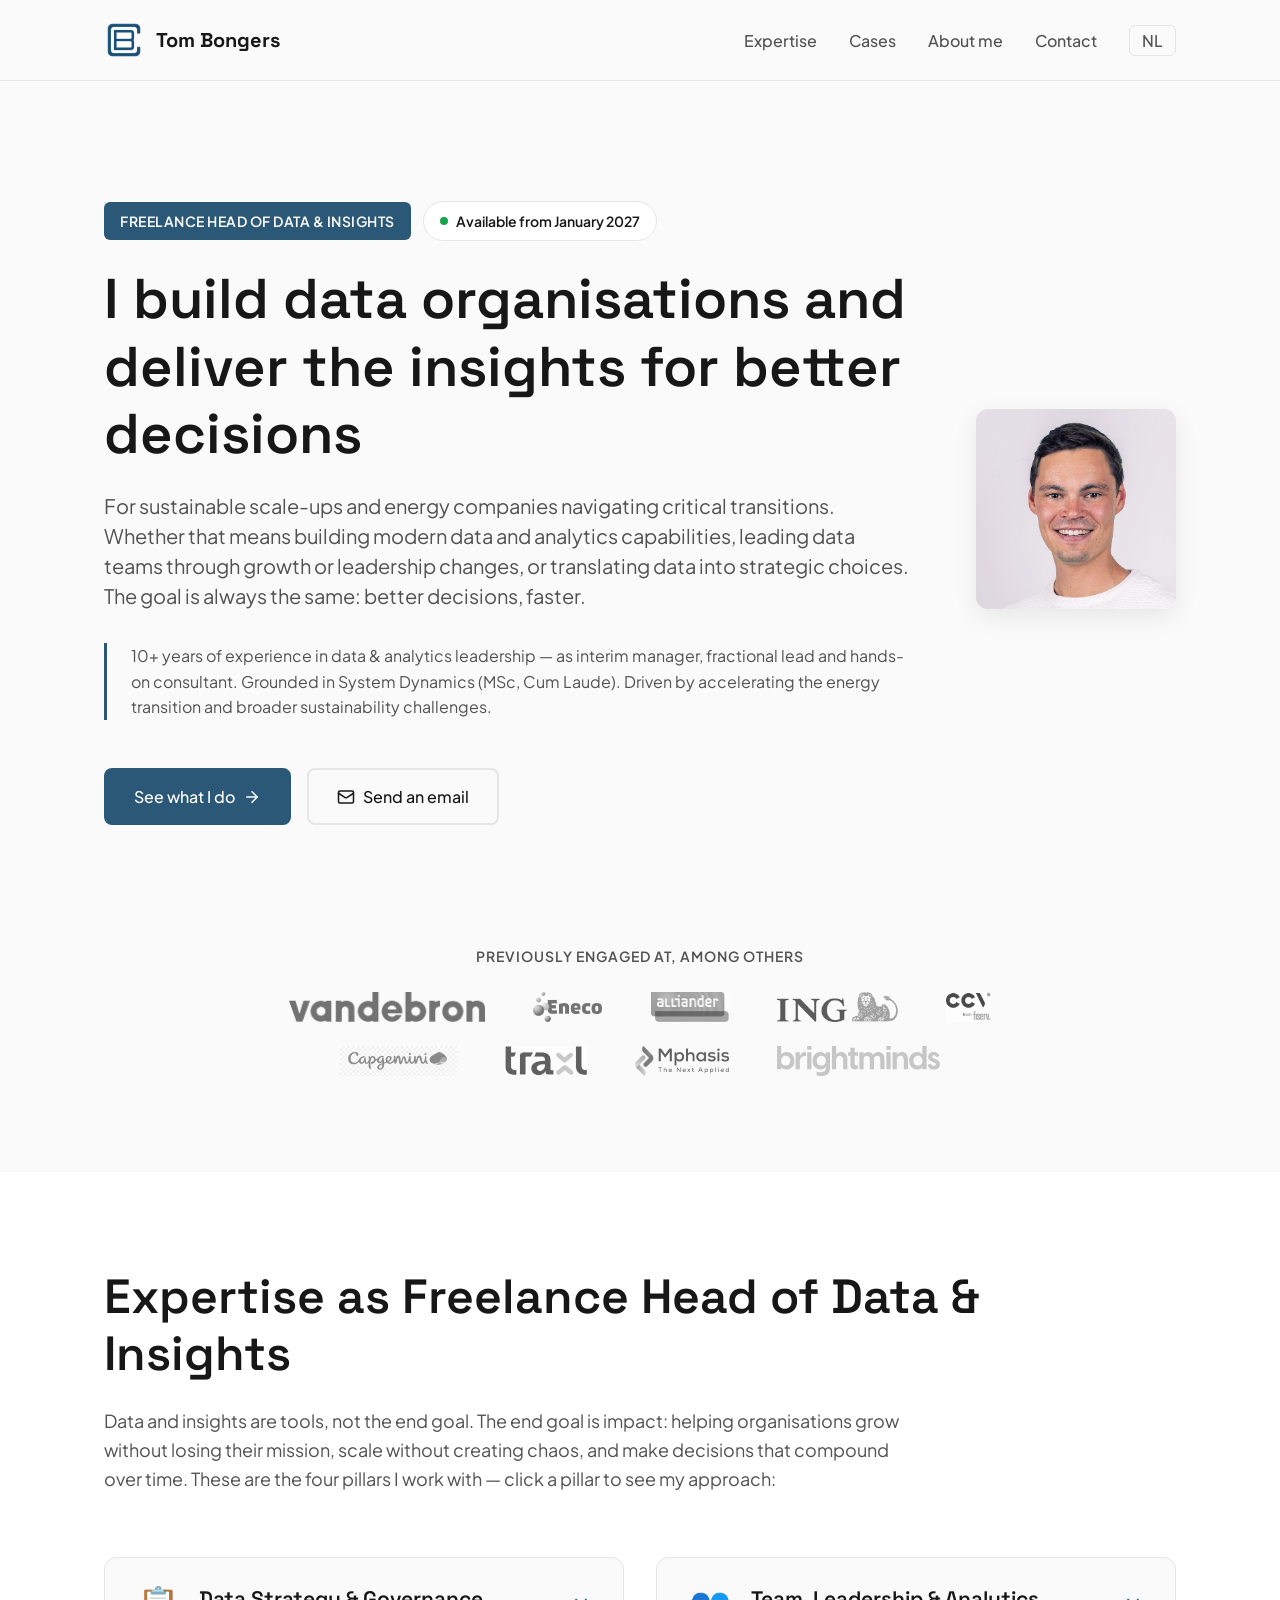
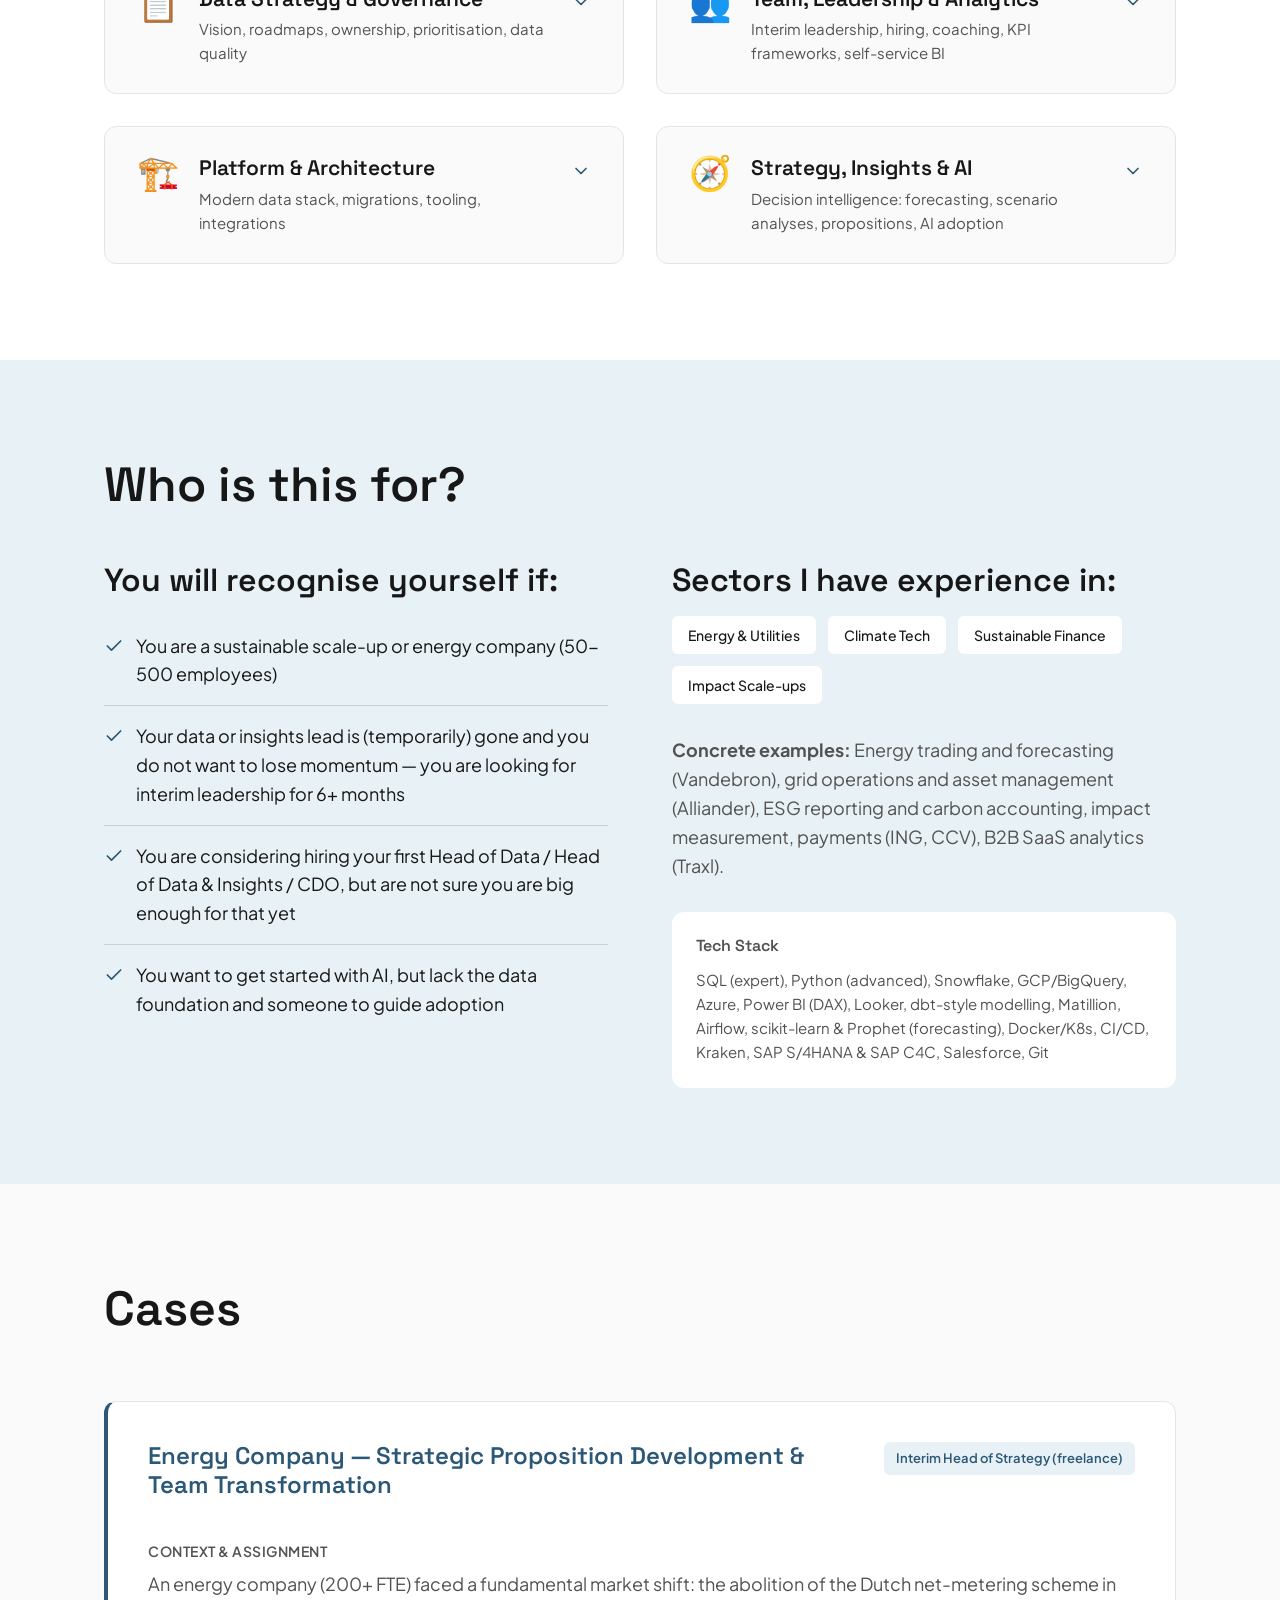
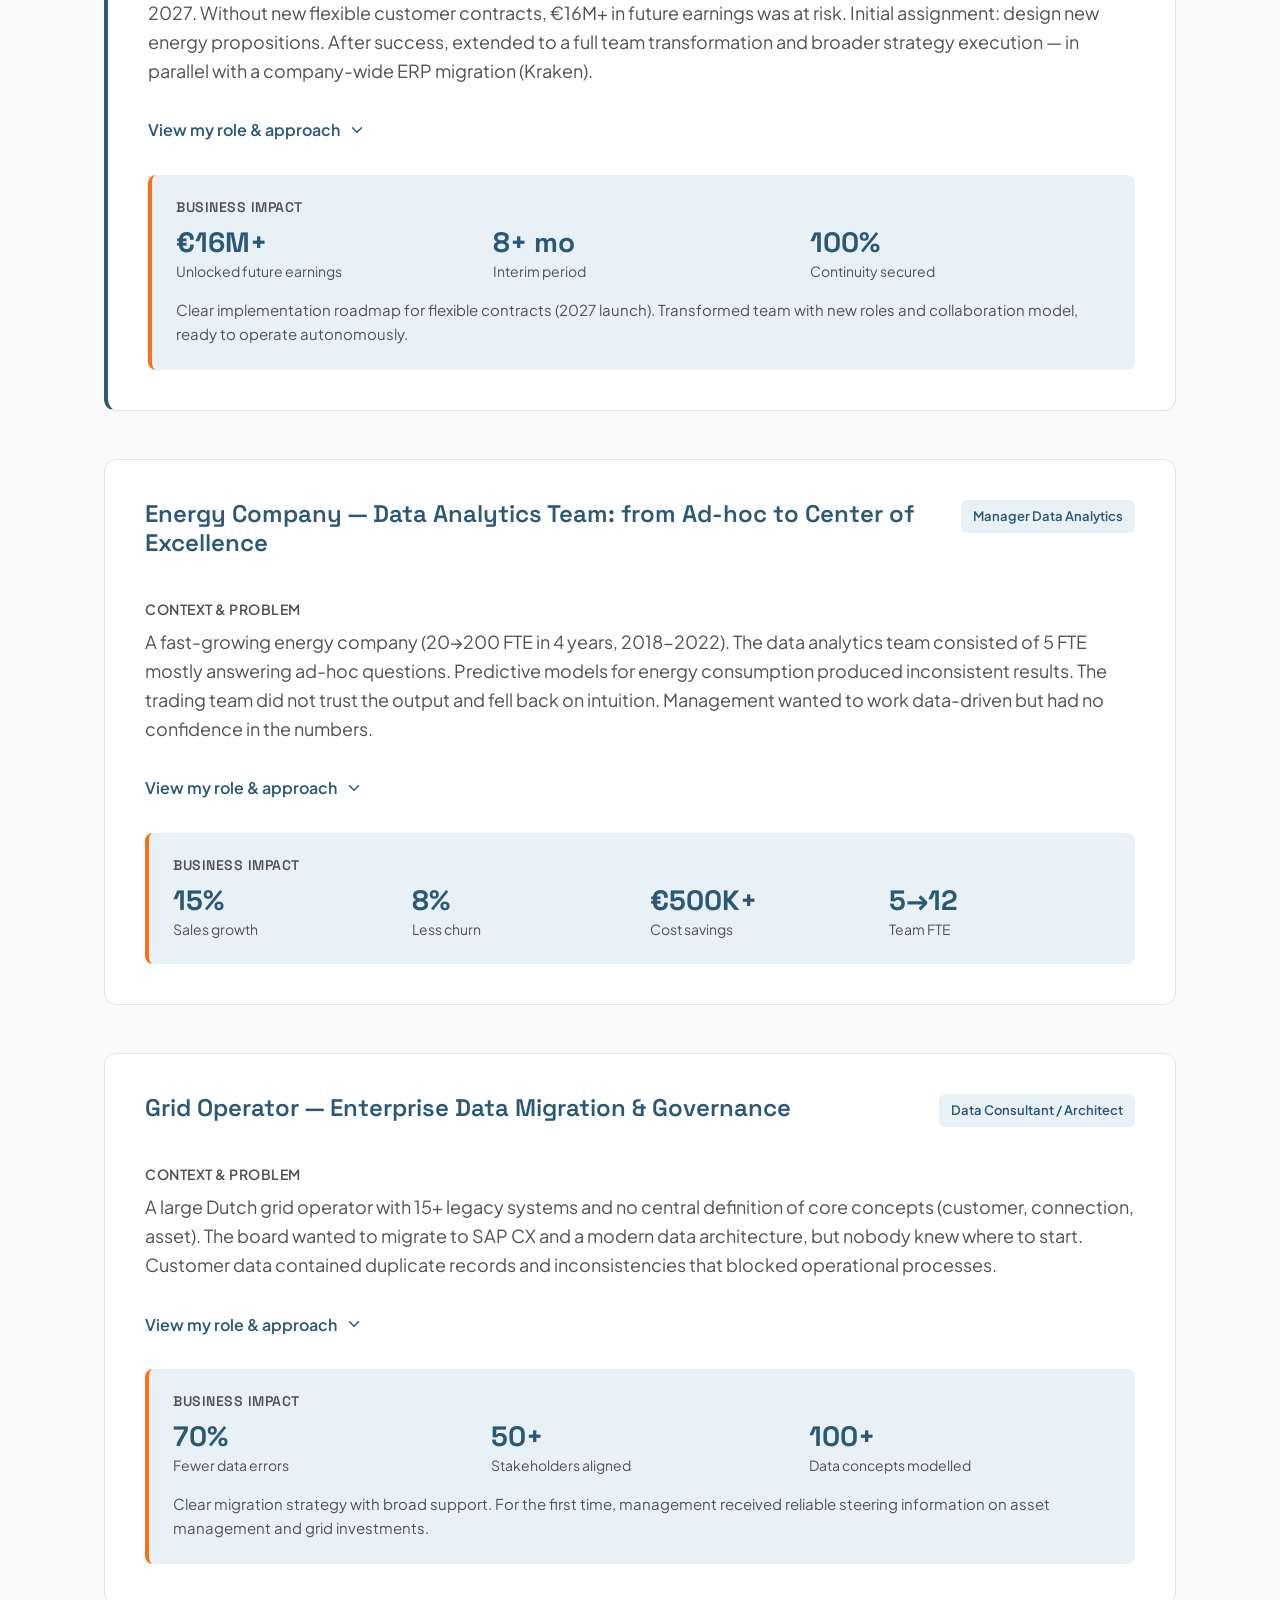
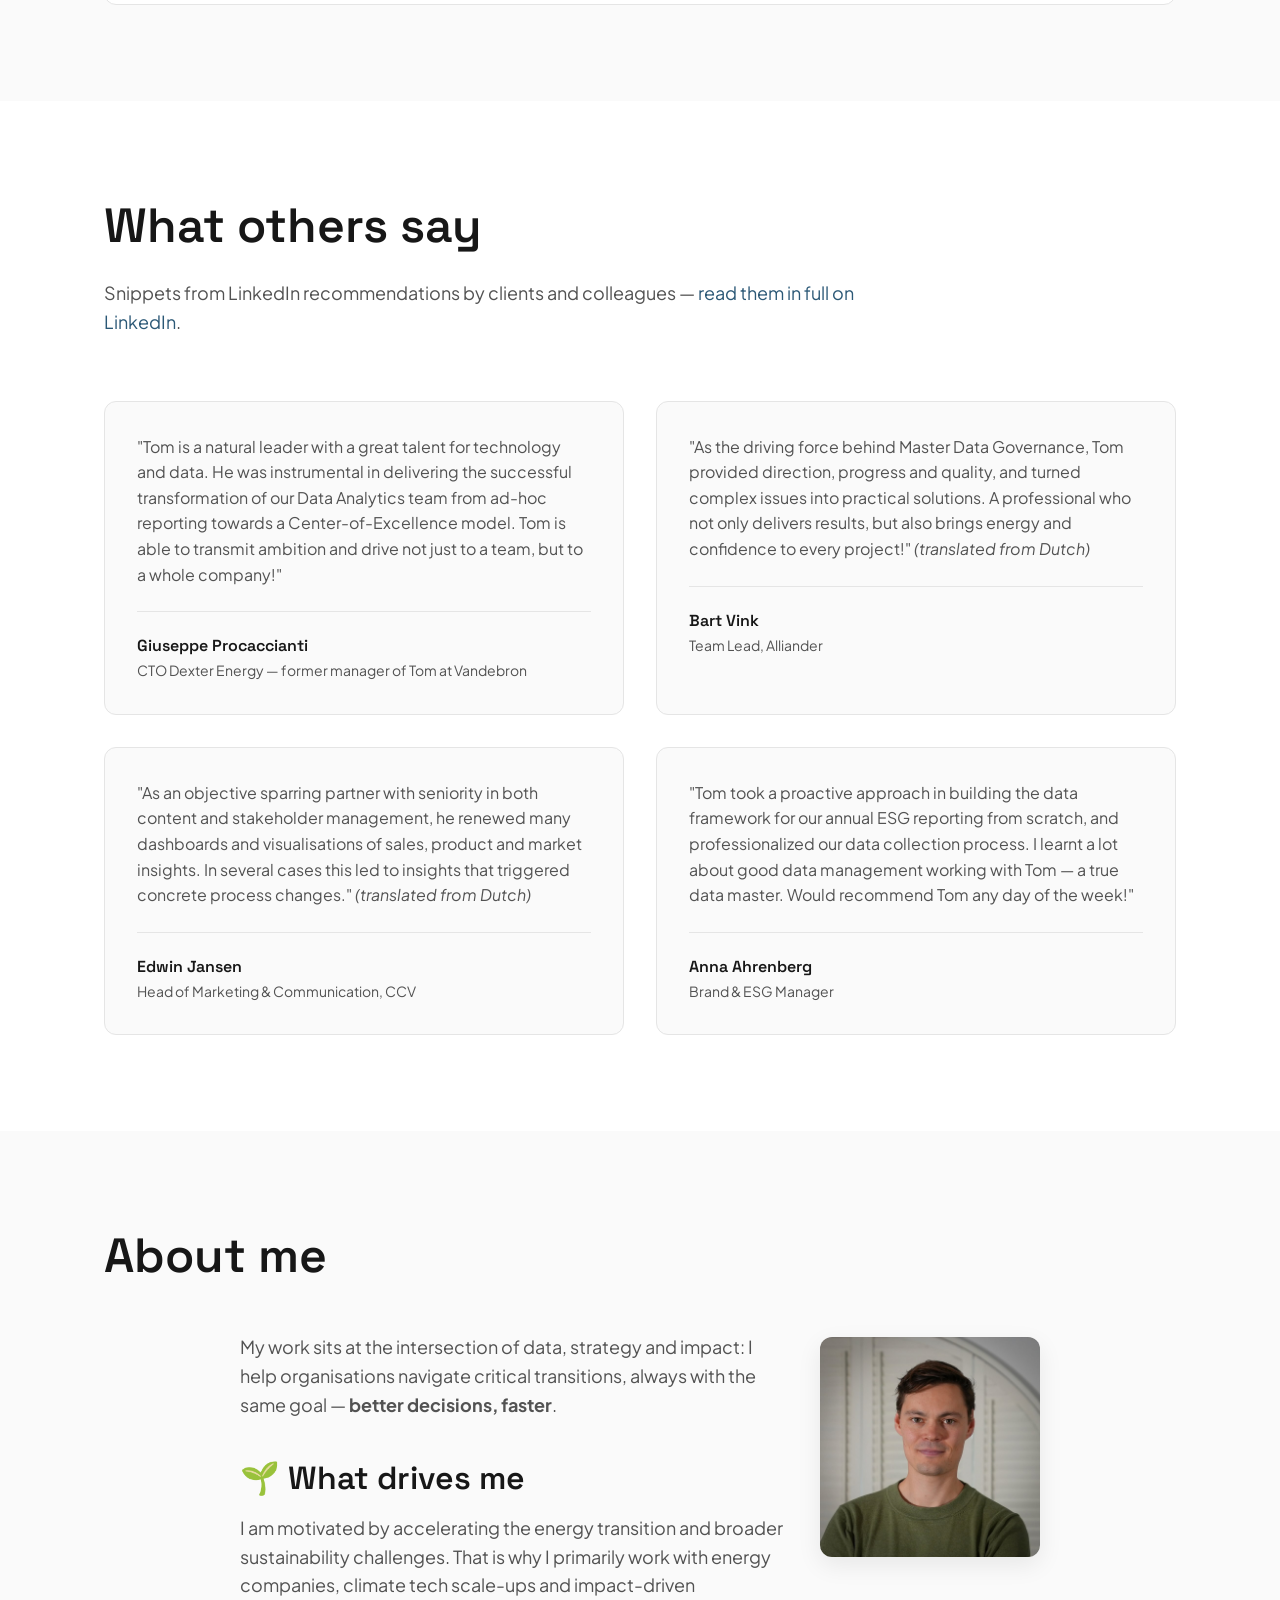
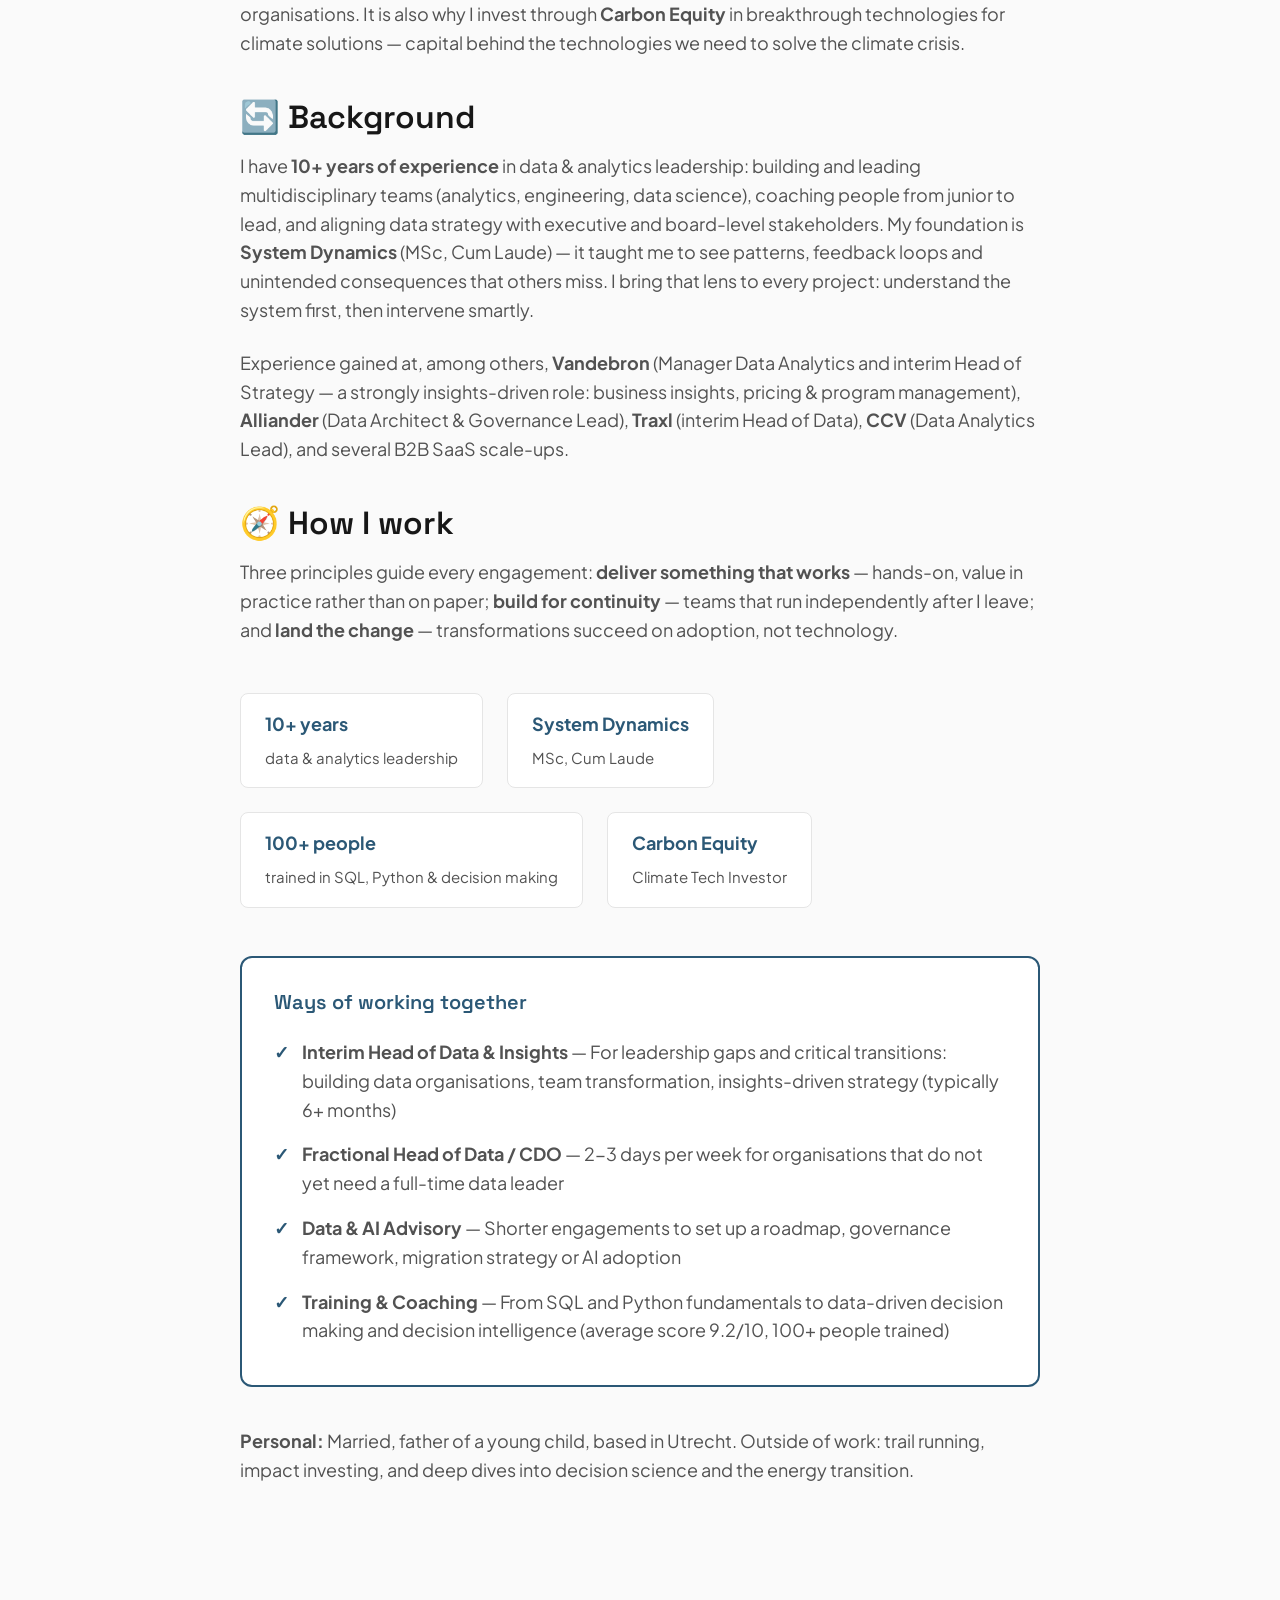
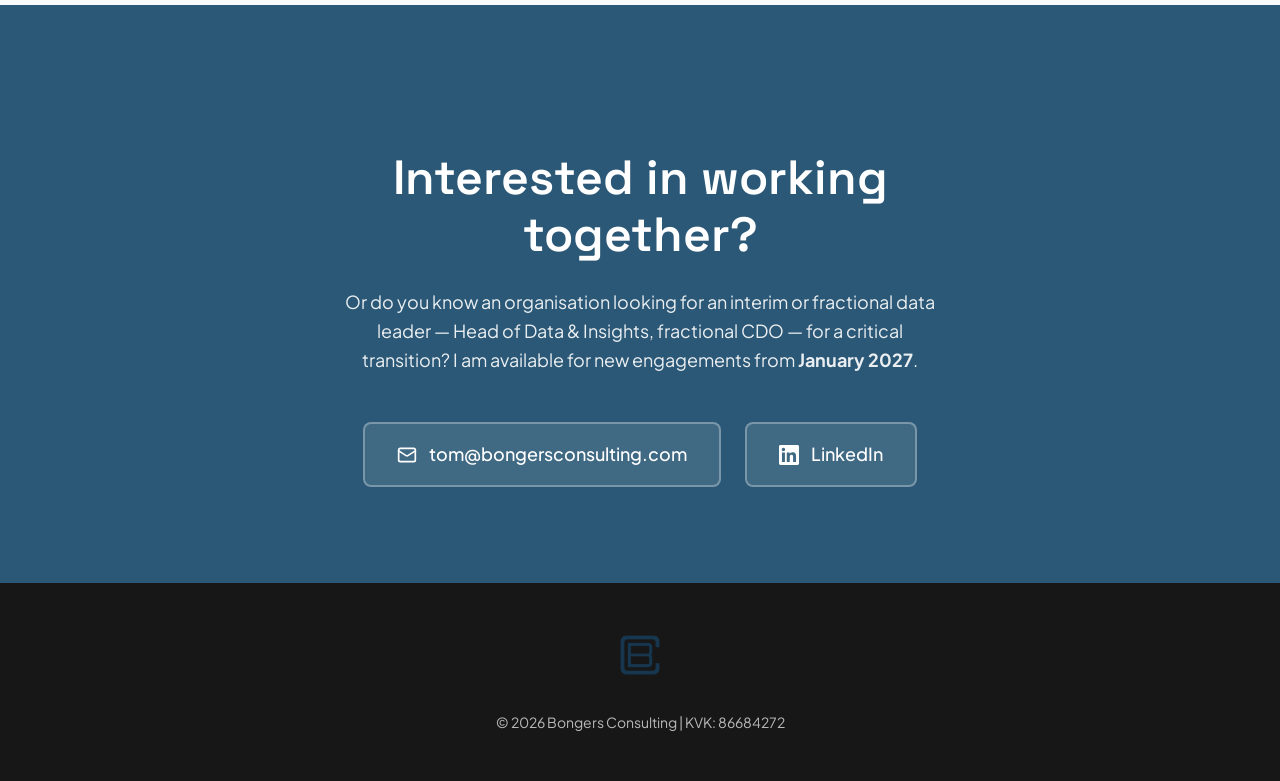
==== commit aac875d1: "Shorten page: fold 'How I work' into About, trim audience list, drop fourth case - Remove the standa" ====
--- a/index.html
+++ b/index.html
@@ -257,23 +257,7 @@
                         </li>
                         <li>
                             <svg class="icon" aria-hidden="true"><use href="#i-check"/></svg>
-                            <span>You are growing fast, data is growing faster — but there is no strategy or governance</span>
-                        </li>
-                        <li>
-                            <svg class="icon" aria-hidden="true"><use href="#i-check"/></svg>
-                            <span>You have 1-3 data people, but they are drowning in ad-hoc questions and firefighting</span>
-                        </li>
-                        <li>
-                            <svg class="icon" aria-hidden="true"><use href="#i-check"/></svg>
                             <span>You are considering hiring your first Head of Data / Head of Data &amp; Insights / CDO, but are not sure you are big enough for that yet</span>
-                        </li>
-                        <li>
-                            <svg class="icon" aria-hidden="true"><use href="#i-check"/></svg>
-                            <span>You are facing a major migration (ERP/CRM such as Kraken, SAP) or data platform implementation</span>
-                        </li>
-                        <li>
-                            <svg class="icon" aria-hidden="true"><use href="#i-check"/></svg>
-                            <span>You are facing a strategic transition (market shift, new propositions) and need insights to make the right choices</span>
                         </li>
                         <li>
                             <svg class="icon" aria-hidden="true"><use href="#i-check"/></svg>
@@ -295,43 +279,6 @@
                     <div class="tech-stack">
                         <h5>Tech Stack</h5>
                         <p>SQL (expert), Python (advanced), Snowflake, GCP/BigQuery, Azure, Power BI (DAX), Looker, dbt-style modelling, Matillion, Airflow, scikit-learn &amp; Prophet (forecasting), Docker/K8s, CI/CD, Kraken, SAP S/4HANA &amp; SAP C4C, Salesforce, Git</p>
-                    </div>
-                </div>
-            </div>
-        </div>
-    </section>
-
-    <!-- Methodology Section -->
-    <section id="methodology">
-        <div class="container">
-            <h2>How I work</h2>
-            <p style="max-width: 800px; color: var(--text-secondary); margin-bottom: 32px;">My foundation is <strong>System Dynamics</strong> (MSc, Cum Laude) — it taught me to see patterns, feedback loops and unintended consequences that others miss. I bring that lens to every project: understand the system first, then intervene smartly.</p>
-            <p style="max-width: 800px; color: var(--text-secondary); margin-bottom: 32px;">Whether I am leading a team, building a data platform or designing new business propositions, I focus on three things:</p>
-            <div class="method-steps">
-                <div class="method-step reveal">
-                    <div class="step-number" aria-hidden="true">1</div>
-                    <div class="step-content">
-                        <h3>Deliver something that works</h3>
-                        <p>Not something that looks good on paper, but something that actually delivers value in practice. I work hands-on: from SQL migration scripts to setting up Snowflake, from KPI frameworks to go/no-go decisions.</p>
-                        <p>Code I write follows software engineering principles: DRY, testable, documented. Strategies I draft are implementable, with clear trade-offs. No quick fixes that become legacy in 6 months.</p>
-                    </div>
-                </div>
-
-                <div class="method-step reveal">
-                    <div class="step-number" aria-hidden="true">2</div>
-                    <div class="step-content">
-                        <h3>Build for continuity</h3>
-                        <p>Teams must be able to continue independently after I leave. No creating dependency on an external consultant.</p>
-                        <p>That means: data governance that is not bureaucratic, hiring and onboarding your first data engineers, knowledge transfer and coaching. In team transformations I redesign roles and collaboration models so the structure stands, not just the people.</p>
-                    </div>
-                </div>
-
-                <div class="method-step reveal">
-                    <div class="step-number" aria-hidden="true">3</div>
-                    <div class="step-content">
-                        <h3>Land the change</h3>
-                        <p>Transformations succeed or fail on adoption, not technology. The best data architecture is useless if nobody uses it. The most beautiful strategy does not work if the team is not behind it.</p>
-                        <p>I have trained 100+ people in data-driven working — from SQL and Python fundamentals to governance workshops for management. I involve stakeholders early, document decisions, and make sure change becomes anchored in the organisation.</p>
                     </div>
                 </div>
             </div>
@@ -483,51 +430,6 @@
                     </div>
                 </div>
 
-                <div class="case-card reveal">
-                    <div class="case-header">
-                        <h3 class="case-title">B2B SaaS Platform — Analytics Capability from 0 to Scalable</h3>
-                        <div class="case-role">Interim Head of Data (freelance)</div>
-                    </div>
-
-                    <div class="case-section">
-                        <div class="case-label">Context &amp; Problem</div>
-                        <p>A fast-growing B2B SaaS scale-up without centralised data infrastructure. Every analyst wrote their own SQL queries without versioning or code reviews. Definitions of core metrics (such as "active user") differed per dashboard. Junior analysts were afraid to write queries for fear of breaking something. Management had no confidence in reporting.</p>
-                    </div>
-
-                    <details class="case-details">
-                        <summary>View my role &amp; approach <svg class="exp-chevron" aria-hidden="true"><use href="#i-chevron-down"/></svg></summary>
-                        <div class="case-section">
-                        <p>As interim Head of Data I built the full analytics function:</p>
-                        <ul>
-                            <li>Set up a GCP data warehouse (BigQuery) and BI stack (Power BI, Looker) with modern data engineering practices</li>
-                            <li>Implemented a dbt-style framework: "single source of truth" data models, code reviews, CI/CD pipeline</li>
-                            <li>Developed price-forecasting models (Python, scikit-learn) with automated pipelines and monitoring</li>
-                            <li>Aligned the KPI framework with management, engineering and commercial teams</li>
-                            <li>Developed and delivered SQL training to 20+ people (Fundamentals + Advanced)</li>
-                            <li>Introduced agile ways of working and a metrics-driven culture; recruited and onboarded 3 data engineers</li>
-                        </ul>
-                        </div>
-                    </details>
-
-                    <div class="case-impact">
-                        <h5>Business Impact</h5>
-                        <div class="impact-metrics">
-                            <div class="metric">
-                                <div class="metric-value">60%</div>
-                                <div class="metric-label">Faster analyses</div>
-                            </div>
-                            <div class="metric">
-                                <div class="metric-value">80%</div>
-                                <div class="metric-label">Dashboard adoption</div>
-                            </div>
-                            <div class="metric">
-                                <div class="metric-value">6 mo</div>
-                                <div class="metric-label">From 0 to mature capability</div>
-                            </div>
-                        </div>
-                        <p style="margin-top: 16px; color: var(--text-secondary); font-size: 15px;">Junior analysts now work independently. Management dashboards lead in strategic reviews. The team can scale without external dependency.</p>
-                    </div>
-                </div>
             </div>
         </div>
     </section>
@@ -596,6 +498,9 @@
                 <p>I have <strong>10+ years of experience</strong> in data &amp; analytics leadership: building and leading multidisciplinary teams (analytics, engineering, data science), coaching people from junior to lead, and aligning data strategy with executive and board-level stakeholders. My foundation is <strong>System Dynamics</strong> (MSc, Cum Laude) — it taught me to see patterns, feedback loops and unintended consequences that others miss. I bring that lens to every project: understand the system first, then intervene smartly.</p>
 
                 <p>Experience gained at, among others, <strong>Vandebron</strong> (Manager Data Analytics and interim Head of Strategy — a strongly insights-driven role: business insights, pricing &amp; program management), <strong>Alliander</strong> (Data Architect &amp; Governance Lead), <strong>Traxl</strong> (interim Head of Data), <strong>CCV</strong> (Data Analytics Lead), and several B2B SaaS scale-ups.</p>
+
+                <h3 style="margin-top: 40px; margin-bottom: 16px;">🧭 How I work</h3>
+                <p>Three principles guide every engagement: <strong>deliver something that works</strong> — hands-on, value in practice rather than on paper; <strong>build for continuity</strong> — teams that run independently after I leave; and <strong>land the change</strong> — transformations succeed on adoption, not technology.</p>
 
                 <div class="about-highlights">
                     <div class="highlight-item">
--- a/styles.css
+++ b/styles.css
@@ -615,46 +615,6 @@
     color: var(--text-secondary);
 }
 
-/* Methodology Section */
-#methodology {
-    background: var(--white);
-}
-
-.method-steps {
-    display: grid;
-    gap: 48px;
-    margin-top: 64px;
-}
-
-.method-step {
-    display: grid;
-    grid-template-columns: 80px 1fr;
-    gap: 32px;
-}
-
-.step-number {
-    width: 64px;
-    height: 64px;
-    border-radius: 12px;
-    background: var(--accent-primary);
-    color: var(--white);
-    display: flex;
-    align-items: center;
-    justify-content: center;
-    font-family: 'Space Grotesk', sans-serif;
-    font-weight: 700;
-    font-size: 24px;
-}
-
-.step-content h3 {
-    margin-bottom: 16px;
-}
-
-.step-content p {
-    color: var(--text-secondary);
-    margin-bottom: 12px;
-}
-
 /* Cases Section */
 #cases {
     background: var(--bg-primary);
@@ -1144,10 +1104,6 @@
         gap: 32px;
     }
 
-    .method-step {
-        grid-template-columns: 1fr;
-        gap: 16px;
-    }
 
     .nav-links {
         display: none;
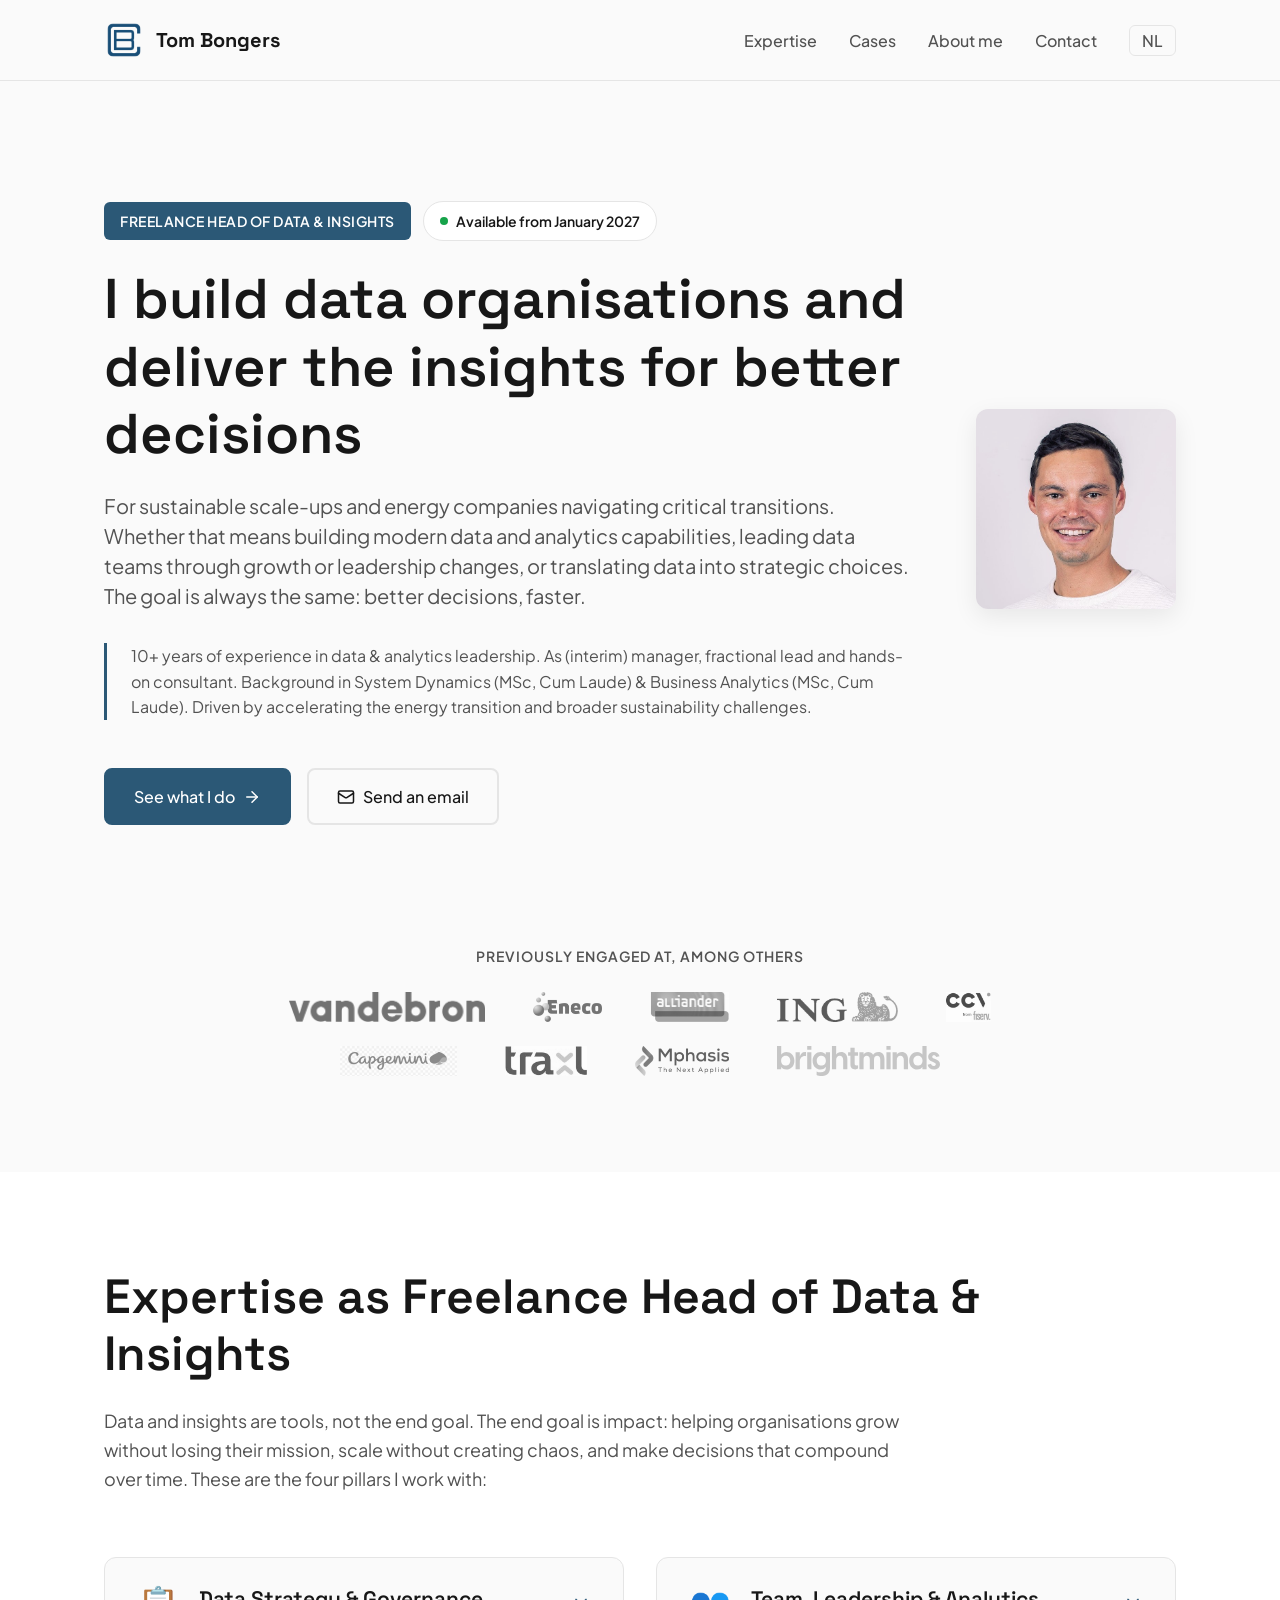
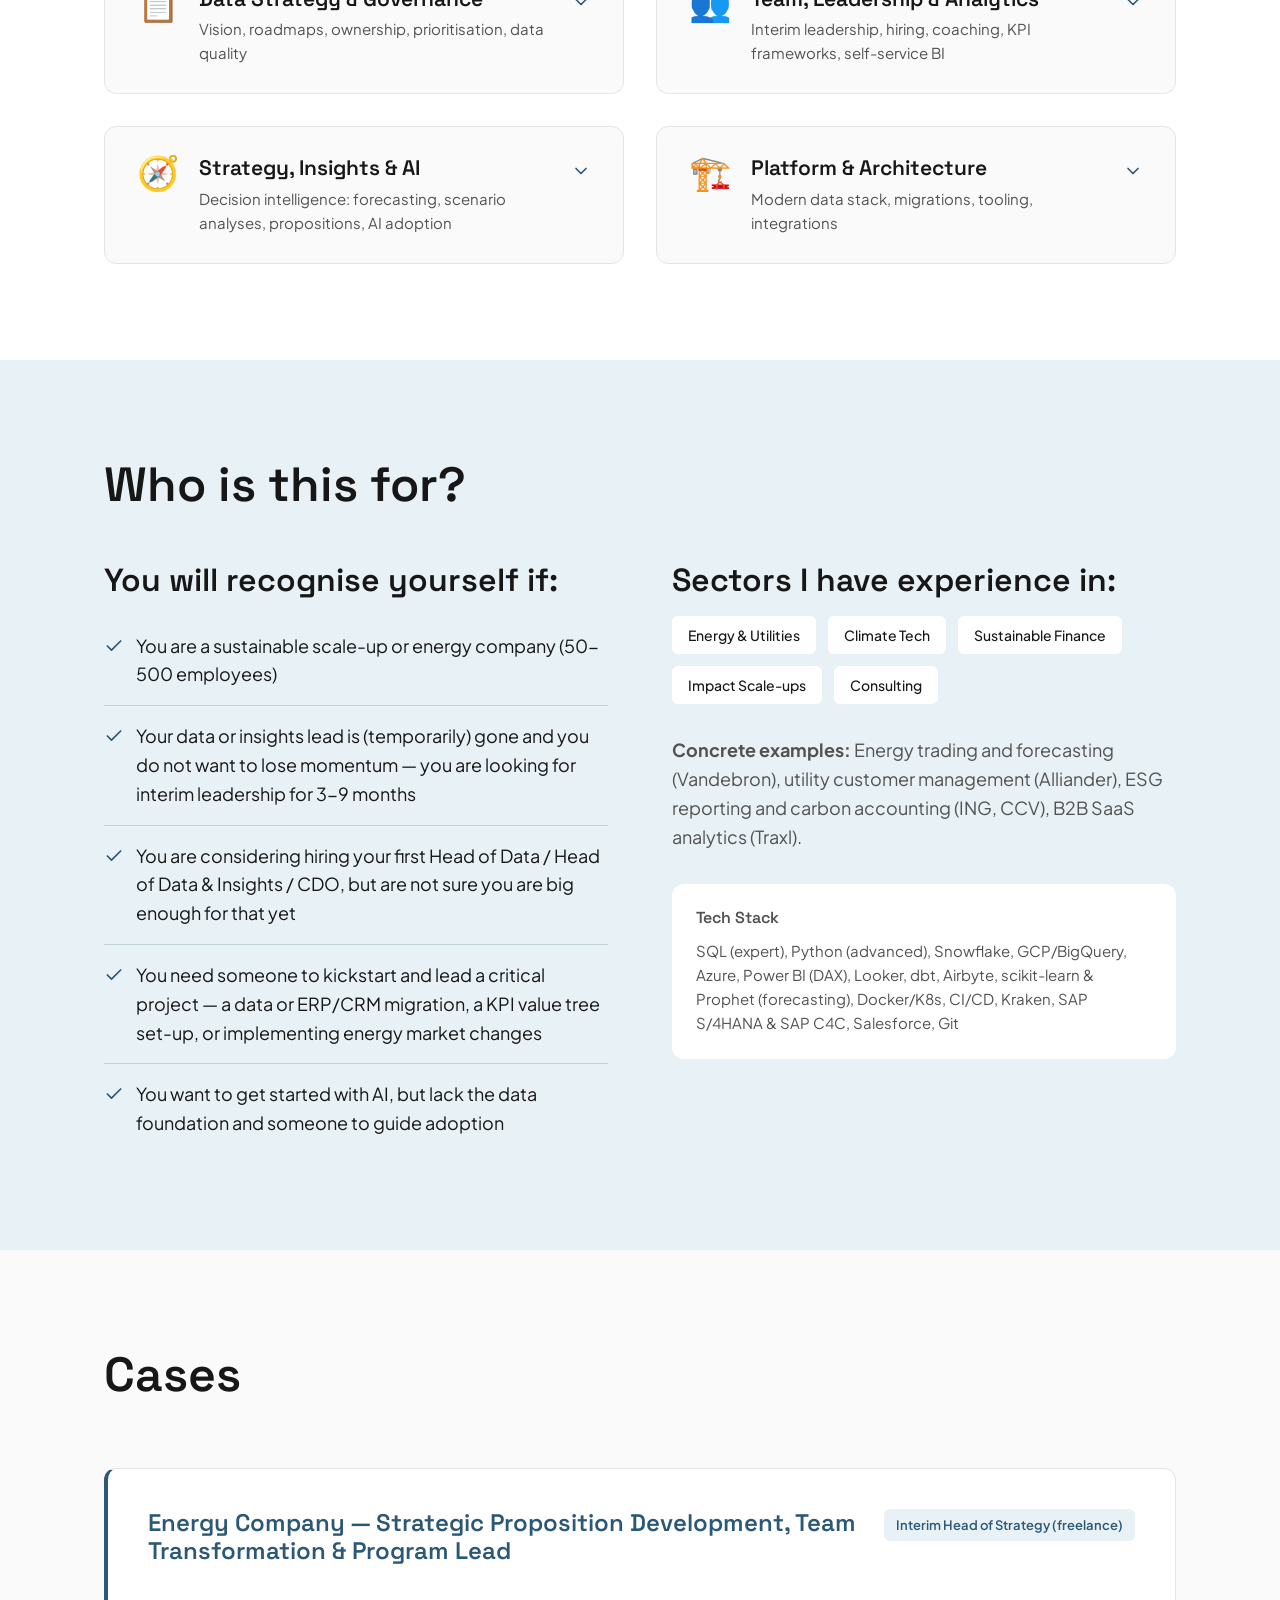
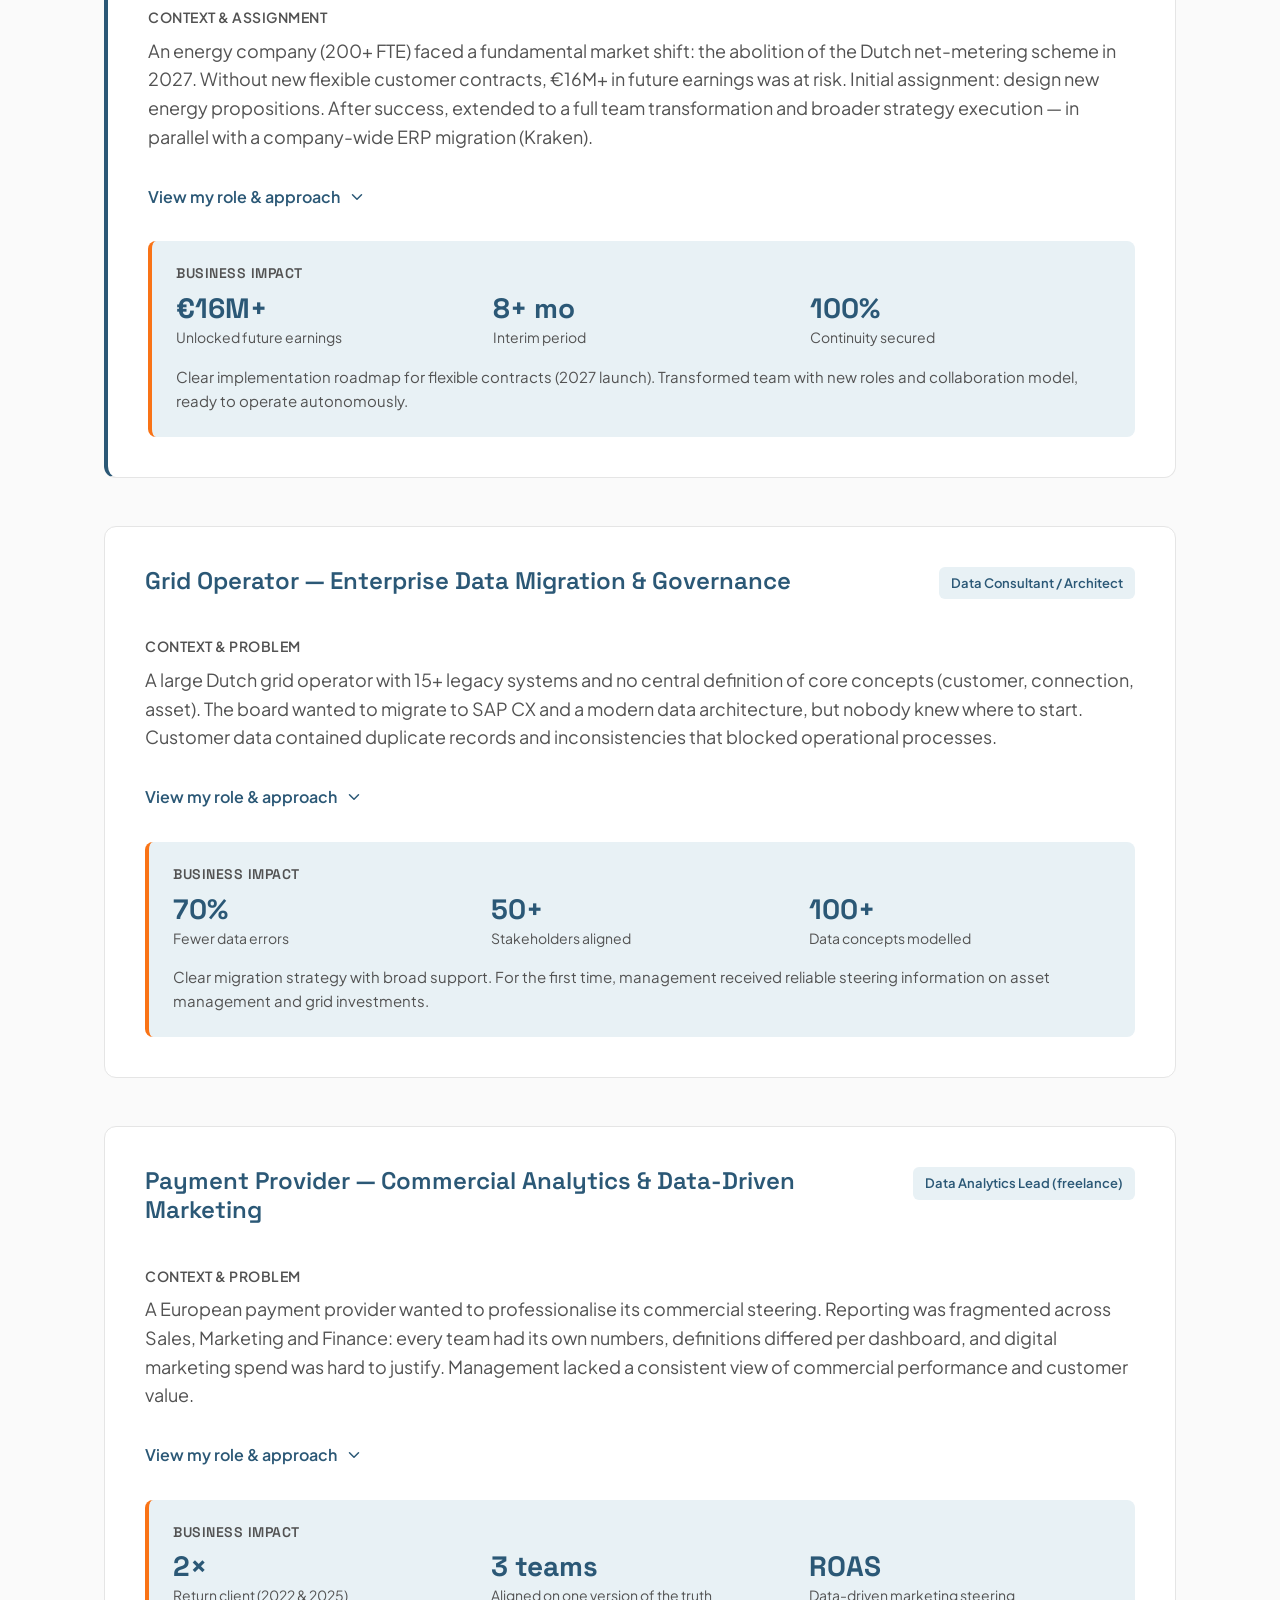
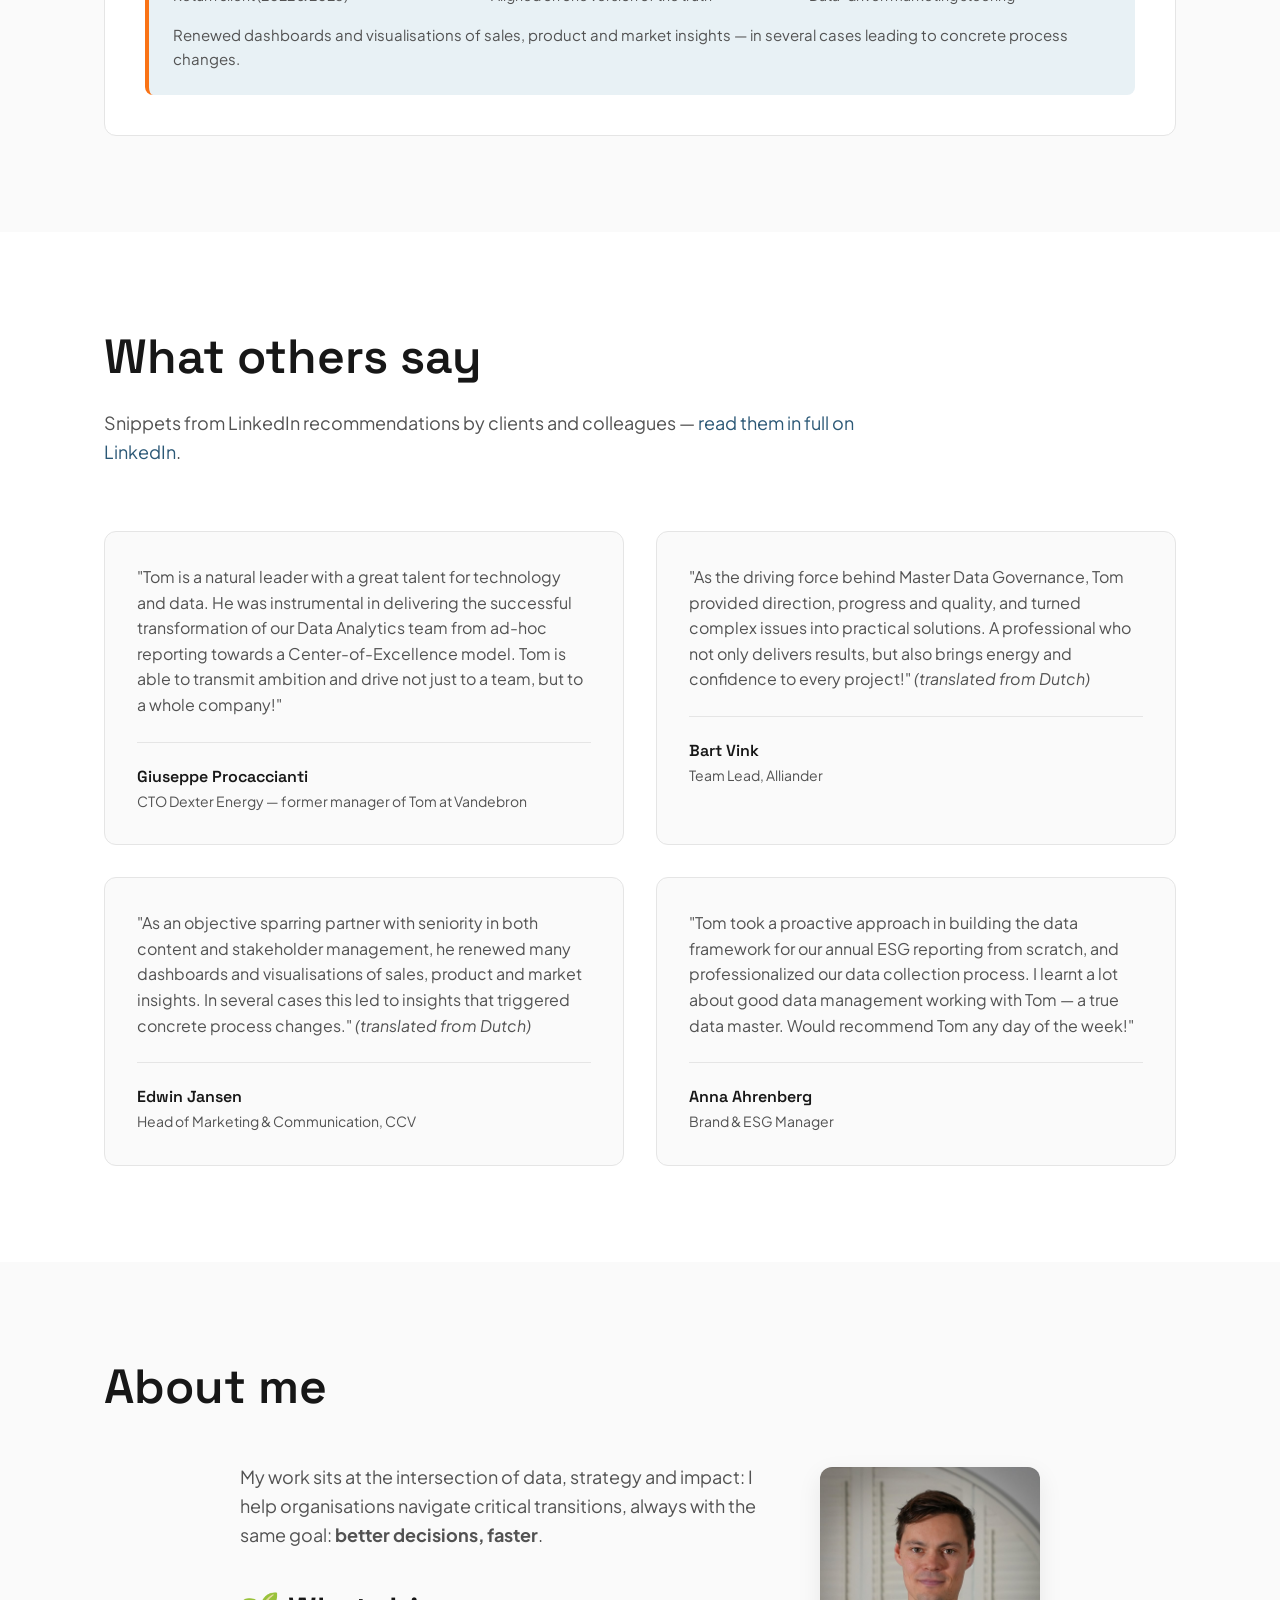
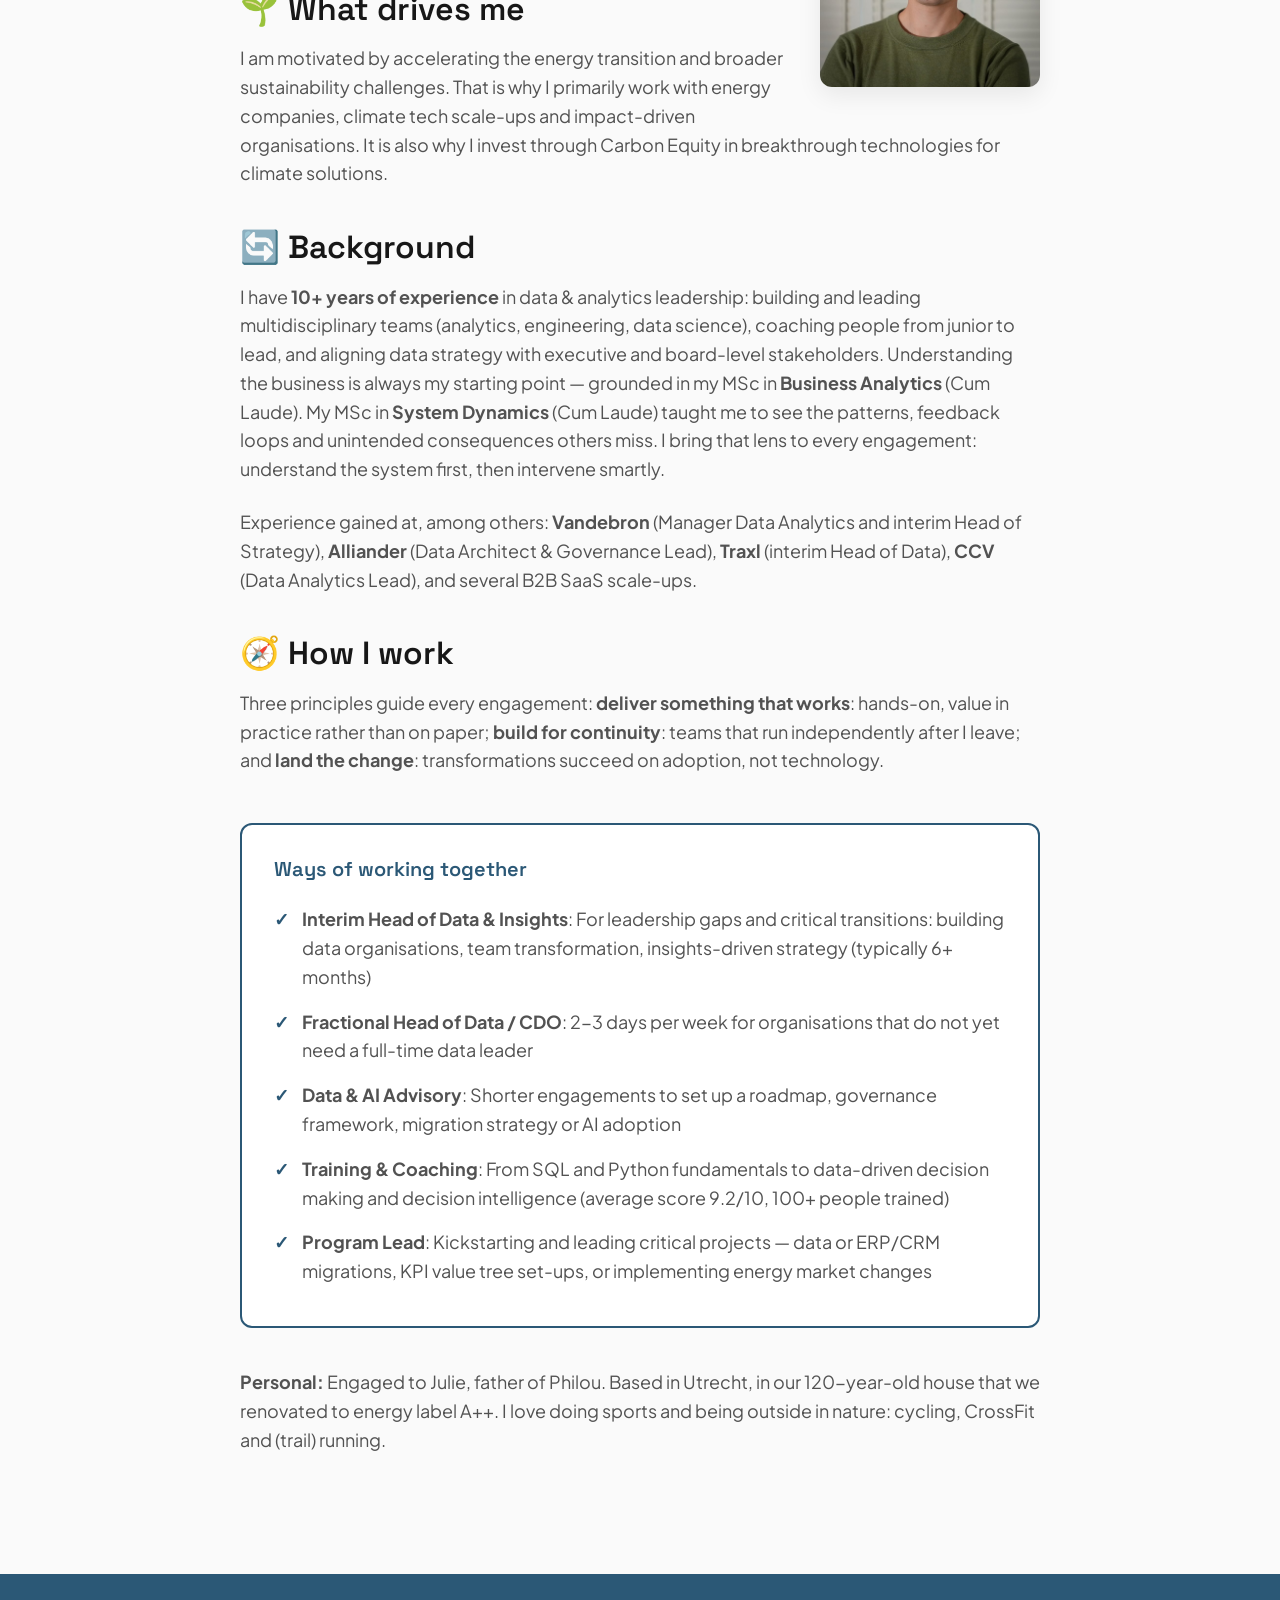
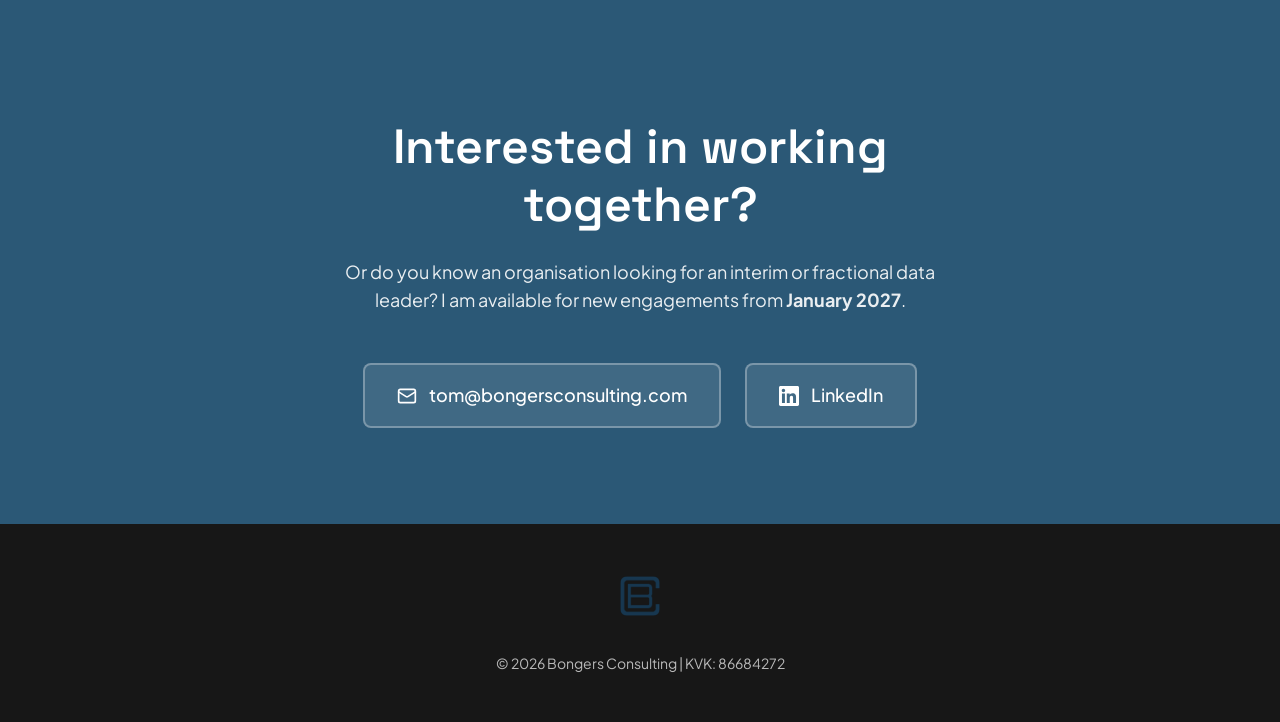
==== commit 70102b79: "Apply copy review edits to both languages - Hero: '(interim) manager', add MSc Business Analytics al" ====
--- a/index.html
+++ b/index.html
@@ -4,7 +4,7 @@
     <meta charset="UTF-8">
     <meta name="viewport" content="width=device-width, initial-scale=1.0">
     <title>Tom Bongers | Freelance Head of Data & Insights</title>
-    <meta name="description" content="Freelance Head of Data & Insights for sustainable scale-ups and energy companies. I build data organisations and deliver the insights for better strategic decisions. Driven by the energy transition and impact.">
+    <meta name="description" content="Freelance Head of Data & Insights for sustainable scale-ups and energy companies. I build data organisations and deliver the insights for better strategic decisions. Driven by the energy transition and broader sustainability challenges.">
 
     <!-- Open Graph (LinkedIn, WhatsApp, Slack) -->
     <meta property="og:type" content="website">
@@ -128,7 +128,7 @@
                     </div>
                     <h1>I build data organisations and deliver the insights for better decisions</h1>
                     <p class="subhead">For sustainable scale-ups and energy companies navigating critical transitions. Whether that means building modern data and analytics capabilities, leading data teams through growth or leadership changes, or translating data into strategic choices. The goal is always the same: better decisions, faster.</p>
-                    <p class="supporting-line">10+ years of experience in data &amp; analytics leadership — as interim manager, fractional lead and hands-on consultant. Grounded in System Dynamics (MSc, Cum Laude). Driven by accelerating the energy transition and broader sustainability challenges.</p>
+                    <p class="supporting-line">10+ years of experience in data &amp; analytics leadership. As (interim) manager, fractional lead and hands-on consultant. Background in System Dynamics (MSc, Cum Laude) &amp; Business Analytics (MSc, Cum Laude). Driven by accelerating the energy transition and broader sustainability challenges.</p>
                     <div class="cta-buttons">
                         <a href="#expertise" class="btn btn-primary">
                             See what I do
@@ -169,7 +169,7 @@
     <section id="expertise">
         <div class="container">
             <h2>Expertise as Freelance Head of Data &amp; Insights</h2>
-            <p class="expertise-intro">Data and insights are tools, not the end goal. The end goal is impact: helping organisations grow without losing their mission, scale without creating chaos, and make decisions that compound over time. These are the four pillars I work with — click a pillar to see my approach:</p>
+            <p class="expertise-intro">Data and insights are tools, not the end goal. The end goal is impact: helping organisations grow without losing their mission, scale without creating chaos, and make decisions that compound over time. These are the four pillars I work with:</p>
 
             <div class="expertise-accordion">
                 <details class="exp-card reveal">
@@ -182,9 +182,9 @@
                         <svg class="exp-chevron" aria-hidden="true"><use href="#i-chevron-down"/></svg>
                     </summary>
                     <div class="exp-body">
-                        <p class="service-problem">You have data, but no vision. Every department does its own thing, there is no ownership, no priorities. Management does not know what data contributes to.</p>
+                        <p class="service-problem">You have data, but lack a clear vision. Every department does its own thing, there is no ownership, no priorities. Management does not know what data contributes to.</p>
                         <p class="service-approach"><strong>What I do:</strong> I develop data strategy, governance frameworks and roadmaps that align with business goals. From shared definitions and data quality KPIs to ownership models and decision-making processes. As a freelance Head of Data &amp; Insights I translate business ambitions into concrete data initiatives with measurable impact.</p>
-                        <p class="service-outcome"><strong>What you get:</strong> A clear course for 1-3 years. Management knows what data contributes to. Teams know what is expected of them. Reliable steering information for the executive team.</p>
+                        <p class="service-outcome"><strong>What you get:</strong> A clear strategy for 1-3 years. Teams know what is expected of them. Reliable steering information for the executive team.</p>
                     </div>
                 </details>
 
@@ -198,9 +198,25 @@
                         <svg class="exp-chevron" aria-hidden="true"><use href="#i-chevron-down"/></svg>
                     </summary>
                     <div class="exp-body">
-                        <p class="service-problem">You have 1-2 data people, but they never get out of ad-hoc work. Junior analysts are afraid to write queries. You cannot scale and are considering hiring your first Head of Data. Or your data lead is (temporarily) leaving and you do not want to lose momentum.</p>
-                        <p class="service-approach"><strong>What I do:</strong> I build and lead analytics teams: hiring, onboarding, skill development, operating model and delivery routines. I have led teams from 5→12 FTE and trained 100+ people — from SQL and Python fundamentals to data-driven decision making and decision intelligence. I set up KPI frameworks, implement self-service BI, and help your first permanent Head of Data succeed. Also available as fractional Head of Data / CDO (2-3 days per week) for organisations that do not yet need a full-time data leader.</p>
-                        <p class="service-outcome"><strong>What you get:</strong> A team that can run independently. No dependency on external consultants. Scalable analytics capability. Management that trusts dashboards and analyses.</p>
+                        <p class="service-problem">You have a data team, but they never get out of ad-hoc work. You cannot scale and are considering hiring your first Head of Data. Or your data lead is (temporarily) leaving and you do not want to lose momentum.</p>
+                        <p class="service-approach"><strong>What I do:</strong> I build and lead analytics teams: hiring, onboarding, skill development, operating model and delivery routines. I have led teams from 5 to 12 FTE and trained 100+ people; from SQL and Python fundamentals to data-driven decision making and decision intelligence. I set up KPI frameworks, implement self-service BI, and help your first permanent Head of Data succeed. Also available as fractional Head of Data / CDO (2-3 days per week).</p>
+                        <p class="service-outcome"><strong>What you get:</strong> A team that can run independently. Scalable analytics capability. Management that trusts dashboards and analyses.</p>
+                    </div>
+                </details>
+
+                <details class="exp-card reveal">
+                    <summary>
+                        <span class="exp-icon" aria-hidden="true">🧭</span>
+                        <span class="exp-head">
+                            <h3>Strategy, Insights &amp; AI</h3>
+                            <p>Decision intelligence: forecasting, scenario analyses, propositions, AI adoption</p>
+                        </span>
+                        <svg class="exp-chevron" aria-hidden="true"><use href="#i-chevron-down"/></svg>
+                    </summary>
+                    <div class="exp-body">
+                        <p class="service-problem">You are facing a critical strategic transition (new market, product pivot, proposition development, ERP migration) but lack the insights and the lead to carry those decisions.</p>
+                        <p class="service-approach"><strong>What I do:</strong> As an interim strategy lead with a data background I deliver strategic decisions under tight timelines. Always data-driven: first the analysis (pricing, segmentation, unit economics, forecasts, scenario analyses), then the options. From business cases to implementation roadmaps. I lead cross-functional teams and make sure exec teams get decision-ready recommendations. I also help organisations adopt AI responsibly: from use-case selection and coaching to the data foundation it requires.</p>
+                        <p class="service-outcome"><strong>What you get:</strong> A strategic decision with clear trade-offs, a measurable business case and an implementable roadmap. A team that can continue autonomously after I leave. Examples: proposition development during a market shift (energy), pricing &amp; segmentation, team transformation.</p>
                     </div>
                 </details>
 
@@ -215,24 +231,8 @@
                     </summary>
                     <div class="exp-body">
                         <p class="service-problem">Your legacy systems are being replaced, or you are merging multiple data sources. Migrations often fail because technology and organisation are tackled separately.</p>
-                        <p class="service-approach"><strong>What I do:</strong> I design enterprise data models and guide the full migration — from gap analysis and board presentations to hands-on SQL migration scripts and team coaching. As a freelance Head of Data &amp; Insights I also steer the choices around build vs buy, tooling (Snowflake, BigQuery, dbt, Kraken, SAP), and vendor selection. I work with stakeholders at all levels: from architects to end users.</p>
+                        <p class="service-approach"><strong>What I do:</strong> I design enterprise data models and guide the full migration: from gap analysis and board presentations to hands-on SQL migration scripts and team coaching. As a freelance Head of Data &amp; Insights I also steer the choices around build vs buy, tooling (Snowflake, Power BI, SAP), and vendor selection. I work well with stakeholders at all levels, from architects to end users.</p>
                         <p class="service-outcome"><strong>What you get:</strong> Migrations that deliver on time and are widely supported. Data quality frameworks that significantly reduce errors. Teams that truly understand and use the new system. Scalable infrastructure.</p>
-                    </div>
-                </details>
-
-                <details class="exp-card reveal">
-                    <summary>
-                        <span class="exp-icon" aria-hidden="true">🧭</span>
-                        <span class="exp-head">
-                            <h3>Strategy, Insights &amp; AI</h3>
-                            <p>Decision intelligence: forecasting, scenario analyses, propositions, AI adoption</p>
-                        </span>
-                        <svg class="exp-chevron" aria-hidden="true"><use href="#i-chevron-down"/></svg>
-                    </summary>
-                    <div class="exp-body">
-                        <p class="service-problem">You are facing a critical strategic transition (new market, product pivot, proposition development, ERP migration) but lack the insights and the lead to carry those decisions. Decisions need to be fast, but cannot be wrong.</p>
-                        <p class="service-approach"><strong>What I do:</strong> As an interim strategy lead with a data background I deliver strategic decisions under tight timelines — always insights-driven: first the analysis (pricing, segmentation, unit economics, forecasts, scenario analyses), then the choice. From proposition development and business cases to go/no-go frameworks and implementation roadmaps. I lead cross-functional teams and make sure exec teams get decision-ready recommendations — not 50-slide decks. I also help organisations adopt AI responsibly: from use-case selection to the data foundation it requires.</p>
-                        <p class="service-outcome"><strong>What you get:</strong> A strategic decision with clear trade-offs, a measurable business case and an implementable roadmap. A team that can continue autonomously after I leave. Examples: proposition development during a market shift (energy), pricing &amp; segmentation, team transformation.</p>
                     </div>
                 </details>
             </div>
@@ -253,7 +253,7 @@
                         </li>
                         <li>
                             <svg class="icon" aria-hidden="true"><use href="#i-check"/></svg>
-                            <span>Your data or insights lead is (temporarily) gone and you do not want to lose momentum — you are looking for interim leadership for 6+ months</span>
+                            <span>Your data or insights lead is (temporarily) gone and you do not want to lose momentum — you are looking for interim leadership for 3-9 months</span>
                         </li>
                         <li>
                             <svg class="icon" aria-hidden="true"><use href="#i-check"/></svg>
@@ -261,6 +261,10 @@
                         </li>
                         <li>
                             <svg class="icon" aria-hidden="true"><use href="#i-check"/></svg>
+                            <span>You need someone to kickstart and lead a critical project — a data or ERP/CRM migration, a KPI value tree set-up, or implementing energy market changes</span>
+                        </li>
+                        <li>
+                            <svg class="icon" aria-hidden="true"><use href="#i-check"/></svg>
                             <span>You want to get started with AI, but lack the data foundation and someone to guide adoption</span>
                         </li>
                     </ul>
@@ -273,12 +277,13 @@
                         <span class="tag">Climate Tech</span>
                         <span class="tag">Sustainable Finance</span>
                         <span class="tag">Impact Scale-ups</span>
-                    </div>
-                    <p style="color: var(--text-secondary); margin-top: 16px;"><strong>Concrete examples:</strong> Energy trading and forecasting (Vandebron), grid operations and asset management (Alliander), ESG reporting and carbon accounting, impact measurement, payments (ING, CCV), B2B SaaS analytics (Traxl).</p>
+                        <span class="tag">Consulting</span>
+                    </div>
+                    <p style="color: var(--text-secondary); margin-top: 16px;"><strong>Concrete examples:</strong> Energy trading and forecasting (Vandebron), utility customer management (Alliander), ESG reporting and carbon accounting (ING, CCV), B2B SaaS analytics (Traxl).</p>
 
                     <div class="tech-stack">
                         <h5>Tech Stack</h5>
-                        <p>SQL (expert), Python (advanced), Snowflake, GCP/BigQuery, Azure, Power BI (DAX), Looker, dbt-style modelling, Matillion, Airflow, scikit-learn &amp; Prophet (forecasting), Docker/K8s, CI/CD, Kraken, SAP S/4HANA &amp; SAP C4C, Salesforce, Git</p>
+                        <p>SQL (expert), Python (advanced), Snowflake, GCP/BigQuery, Azure, Power BI (DAX), Looker, dbt, Airbyte, scikit-learn &amp; Prophet (forecasting), Docker/K8s, CI/CD, Kraken, SAP S/4HANA &amp; SAP C4C, Salesforce, Git</p>
                     </div>
                 </div>
             </div>
@@ -292,7 +297,7 @@
             <div class="case-grid">
                 <div class="case-card reveal" style="border-left: 4px solid var(--accent-primary);">
                     <div class="case-header">
-                        <h3 class="case-title">Energy Company — Strategic Proposition Development &amp; Team Transformation</h3>
+                        <h3 class="case-title">Energy Company — Strategic Proposition Development, Team Transformation &amp; Program Lead</h3>
                         <div class="case-role">Interim Head of Strategy (freelance)</div>
                     </div>
 
@@ -332,55 +337,6 @@
                             </div>
                         </div>
                         <p style="margin-top: 16px; color: var(--text-secondary); font-size: 15px;">Clear implementation roadmap for flexible contracts (2027 launch). Transformed team with new roles and collaboration model, ready to operate autonomously.</p>
-                    </div>
-                </div>
-
-                <div class="case-card reveal">
-                    <div class="case-header">
-                        <h3 class="case-title">Energy Company — Data Analytics Team: from Ad-hoc to Center of Excellence</h3>
-                        <div class="case-role">Manager Data Analytics</div>
-                    </div>
-
-                    <div class="case-section">
-                        <div class="case-label">Context &amp; Problem</div>
-                        <p>A fast-growing energy company (20→200 FTE in 4 years, 2018-2022). The data analytics team consisted of 5 FTE mostly answering ad-hoc questions. Predictive models for energy consumption produced inconsistent results. The trading team did not trust the output and fell back on intuition. Management wanted to work data-driven but had no confidence in the numbers.</p>
-                    </div>
-
-                    <details class="case-details">
-                        <summary>View my role &amp; approach <svg class="exp-chevron" aria-hidden="true"><use href="#i-chevron-down"/></svg></summary>
-                        <div class="case-section">
-                        <p>As Manager Data Analytics I led the multidisciplinary team (scaled from 5 to 12 FTE, coached from junior to lead) and translated company strategy into concrete data initiatives:</p>
-                        <ul>
-                            <li>Data model redesign: from 20+ separate pipelines to a structured warehouse (Azure Data Services)</li>
-                            <li>Built predictive models for energy consumption (Python, Docker, K8s) with a retraining pipeline</li>
-                            <li>Designed KPI frameworks and dashboards for commercial and strategic decision-making (Power BI, R Shiny)</li>
-                            <li>Automated quality checks with alerts, team training in model interpretation</li>
-                            <li>Scaled agile ways of working to company-wide level, strengthened collaboration between data, finance and commerce</li>
-                            <li>Trained 100+ employees in data-driven decision-making</li>
-                        </ul>
-                        </div>
-                    </details>
-
-                    <div class="case-impact">
-                        <h5>Business Impact</h5>
-                        <div class="impact-metrics">
-                            <div class="metric">
-                                <div class="metric-value">15%</div>
-                                <div class="metric-label">Sales growth</div>
-                            </div>
-                            <div class="metric">
-                                <div class="metric-value">8%</div>
-                                <div class="metric-label">Less churn</div>
-                            </div>
-                            <div class="metric">
-                                <div class="metric-value">€500K+</div>
-                                <div class="metric-label">Cost savings</div>
-                            </div>
-                            <div class="metric">
-                                <div class="metric-value">5→12</div>
-                                <div class="metric-label">Team FTE</div>
-                            </div>
-                        </div>
                     </div>
                 </div>
 
@@ -430,6 +386,52 @@
                     </div>
                 </div>
 
+
+                <div class="case-card reveal">
+                    <div class="case-header">
+                        <h3 class="case-title">Payment Provider — Commercial Analytics &amp; Data-Driven Marketing</h3>
+                        <div class="case-role">Data Analytics Lead (freelance)</div>
+                    </div>
+
+                    <div class="case-section">
+                        <div class="case-label">Context &amp; Problem</div>
+                        <p>A European payment provider wanted to professionalise its commercial steering. Reporting was fragmented across Sales, Marketing and Finance: every team had its own numbers, definitions differed per dashboard, and digital marketing spend was hard to justify. Management lacked a consistent view of commercial performance and customer value.</p>
+                    </div>
+
+                    <details class="case-details">
+                        <summary>View my role &amp; approach <svg class="exp-chevron" aria-hidden="true"><use href="#i-chevron-down"/></svg></summary>
+                        <div class="case-section">
+                        <p>As freelance Data Analytics Lead I built the commercial analytics foundation — and was asked back in 2025 to design a group-wide KPI framework:</p>
+                        <ul>
+                            <li>Built Power BI reporting, KPIs and dashboards for commercial performance and customer value, working closely with Sales, Marketing and Finance</li>
+                            <li>Combined GA4, BigQuery and CRM data into reusable data models as the basis for self-service analytics</li>
+                            <li>Supported digital marketeers with BI insights and marketing dashboards, enabling steering on ROAS</li>
+                            <li>Integrated sales-forecasting models (Prophet, Python) into reporting to support target-setting and scenario planning</li>
+                            <li>Return engagement (2025): designed a KPI framework and harmonised sales reporting across teams for consistent commercial steering</li>
+                        </ul>
+                        </div>
+                    </details>
+
+                    <div class="case-impact">
+                        <h5>Business Impact</h5>
+                        <div class="impact-metrics">
+                            <div class="metric">
+                                <div class="metric-value">2×</div>
+                                <div class="metric-label">Return client (2022 &amp; 2025)</div>
+                            </div>
+                            <div class="metric">
+                                <div class="metric-value">3 teams</div>
+                                <div class="metric-label">Aligned on one version of the truth</div>
+                            </div>
+                            <div class="metric">
+                                <div class="metric-value">ROAS</div>
+                                <div class="metric-label">Data-driven marketing steering</div>
+                            </div>
+                        </div>
+                        <p style="margin-top: 16px; color: var(--text-secondary); font-size: 15px;">Renewed dashboards and visualisations of sales, product and market insights — in several cases leading to concrete process changes.</p>
+                    </div>
+                </div>
+
             </div>
         </div>
     </section>
@@ -489,49 +491,31 @@
             <h2>About me</h2>
             <div class="about-content">
                 <img src="images/profile-photo-2.jpg" alt="Tom Bongers" class="about-photo" width="220" height="220" loading="lazy">
-                <p>My work sits at the intersection of data, strategy and impact: I help organisations navigate critical transitions, always with the same goal — <strong>better decisions, faster</strong>.</p>
+                <p>My work sits at the intersection of data, strategy and impact: I help organisations navigate critical transitions, always with the same goal: <strong>better decisions, faster</strong>.</p>
 
                 <h3 style="margin-top: 40px; margin-bottom: 16px;">🌱 What drives me</h3>
-                <p>I am motivated by accelerating the energy transition and broader sustainability challenges. That is why I primarily work with energy companies, climate tech scale-ups and impact-driven organisations. It is also why I invest through <strong>Carbon Equity</strong> in breakthrough technologies for climate solutions — capital behind the technologies we need to solve the climate crisis.</p>
+                <p>I am motivated by accelerating the energy transition and broader sustainability challenges. That is why I primarily work with energy companies, climate tech scale-ups and impact-driven organisations. It is also why I invest through Carbon Equity in breakthrough technologies for climate solutions.</p>
 
                 <h3 style="margin-top: 40px; margin-bottom: 16px;">🔄 Background</h3>
-                <p>I have <strong>10+ years of experience</strong> in data &amp; analytics leadership: building and leading multidisciplinary teams (analytics, engineering, data science), coaching people from junior to lead, and aligning data strategy with executive and board-level stakeholders. My foundation is <strong>System Dynamics</strong> (MSc, Cum Laude) — it taught me to see patterns, feedback loops and unintended consequences that others miss. I bring that lens to every project: understand the system first, then intervene smartly.</p>
-
-                <p>Experience gained at, among others, <strong>Vandebron</strong> (Manager Data Analytics and interim Head of Strategy — a strongly insights-driven role: business insights, pricing &amp; program management), <strong>Alliander</strong> (Data Architect &amp; Governance Lead), <strong>Traxl</strong> (interim Head of Data), <strong>CCV</strong> (Data Analytics Lead), and several B2B SaaS scale-ups.</p>
+                <p>I have <strong>10+ years of experience</strong> in data &amp; analytics leadership: building and leading multidisciplinary teams (analytics, engineering, data science), coaching people from junior to lead, and aligning data strategy with executive and board-level stakeholders. Understanding the business is always my starting point — grounded in my MSc in <strong>Business Analytics</strong> (Cum Laude). My MSc in <strong>System Dynamics</strong> (Cum Laude) taught me to see the patterns, feedback loops and unintended consequences others miss. I bring that lens to every engagement: understand the system first, then intervene smartly.</p>
+
+                <p>Experience gained at, among others: <strong>Vandebron</strong> (Manager Data Analytics and interim Head of Strategy), <strong>Alliander</strong> (Data Architect &amp; Governance Lead), <strong>Traxl</strong> (interim Head of Data), <strong>CCV</strong> (Data Analytics Lead), and several B2B SaaS scale-ups.</p>
 
                 <h3 style="margin-top: 40px; margin-bottom: 16px;">🧭 How I work</h3>
-                <p>Three principles guide every engagement: <strong>deliver something that works</strong> — hands-on, value in practice rather than on paper; <strong>build for continuity</strong> — teams that run independently after I leave; and <strong>land the change</strong> — transformations succeed on adoption, not technology.</p>
-
-                <div class="about-highlights">
-                    <div class="highlight-item">
-                        <strong>10+ years</strong>
-                        <span>data &amp; analytics leadership</span>
-                    </div>
-                    <div class="highlight-item">
-                        <strong>System Dynamics</strong>
-                        <span>MSc, Cum Laude</span>
-                    </div>
-                    <div class="highlight-item">
-                        <strong>100+ people</strong>
-                        <span>trained in SQL, Python &amp; decision making</span>
-                    </div>
-                    <div class="highlight-item">
-                        <strong>Carbon Equity</strong>
-                        <span>Climate Tech Investor</span>
-                    </div>
-                </div>
+                <p>Three principles guide every engagement: <strong>deliver something that works</strong>: hands-on, value in practice rather than on paper; <strong>build for continuity</strong>: teams that run independently after I leave; and <strong>land the change</strong>: transformations succeed on adoption, not technology.</p>
 
                 <div class="engagement-options">
                     <h4>Ways of working together</h4>
                     <ul>
-                        <li><strong>Interim Head of Data &amp; Insights</strong> — For leadership gaps and critical transitions: building data organisations, team transformation, insights-driven strategy (typically 6+ months)</li>
-                        <li><strong>Fractional Head of Data / CDO</strong> — 2-3 days per week for organisations that do not yet need a full-time data leader</li>
-                        <li><strong>Data &amp; AI Advisory</strong> — Shorter engagements to set up a roadmap, governance framework, migration strategy or AI adoption</li>
-                        <li><strong>Training &amp; Coaching</strong> — From SQL and Python fundamentals to data-driven decision making and decision intelligence (average score 9.2/10, 100+ people trained)</li>
+                        <li><strong>Interim Head of Data &amp; Insights</strong>: For leadership gaps and critical transitions: building data organisations, team transformation, insights-driven strategy (typically 6+ months)</li>
+                        <li><strong>Fractional Head of Data / CDO</strong>: 2-3 days per week for organisations that do not yet need a full-time data leader</li>
+                        <li><strong>Data &amp; AI Advisory</strong>: Shorter engagements to set up a roadmap, governance framework, migration strategy or AI adoption</li>
+                        <li><strong>Training &amp; Coaching</strong>: From SQL and Python fundamentals to data-driven decision making and decision intelligence (average score 9.2/10, 100+ people trained)</li>
+                        <li><strong>Program Lead</strong>: Kickstarting and leading critical projects — data or ERP/CRM migrations, KPI value tree set-ups, or implementing energy market changes</li>
                     </ul>
                 </div>
 
-                <p style="margin-top: 40px;"><strong>Personal:</strong> Married, father of a young child, based in Utrecht. Outside of work: trail running, impact investing, and deep dives into decision science and the energy transition.</p>
+                <p style="margin-top: 40px;"><strong>Personal:</strong> Engaged to Julie, father of Philou. Based in Utrecht, in our 120-year-old house that we renovated to energy label A++. I love doing sports and being outside in nature: cycling, CrossFit and (trail) running.</p>
             </div>
         </div>
     </section>
@@ -541,7 +525,7 @@
         <div class="container">
             <div class="contact-content">
                 <h2>Interested in working together?</h2>
-                <p style="color: rgba(255,255,255,0.9); margin-bottom: 0;">Or do you know an organisation looking for an interim or fractional data leader — Head of Data &amp; Insights, fractional CDO — for a critical transition? I am available for new engagements from <strong>January 2027</strong>.</p>
+                <p style="color: rgba(255,255,255,0.9); margin-bottom: 0;">Or do you know an organisation looking for an interim or fractional data leader? I am available for new engagements from <strong>January 2027</strong>.</p>
                 <div class="contact-methods">
                     <a href="mailto:tom@bongersconsulting.com" class="contact-link" data-umami-event="email">
                         <svg class="icon" aria-hidden="true"><use href="#i-mail"/></svg>
--- a/styles.css
+++ b/styles.css
@@ -855,31 +855,6 @@
     color: var(--text-secondary);
 }
 
-.about-highlights {
-    display: flex;
-    flex-wrap: wrap;
-    gap: 24px;
-    margin: 48px 0;
-}
-
-.highlight-item {
-    padding: 16px 24px;
-    background: var(--white);
-    border-radius: 8px;
-    border: 1px solid var(--border);
-}
-
-.highlight-item strong {
-    color: var(--accent-primary);
-    display: block;
-    margin-bottom: 4px;
-}
-
-.highlight-item span {
-    font-size: 15px;
-    color: var(--text-secondary);
-}
-
 .engagement-options {
     margin-top: 48px;
     padding: 32px;
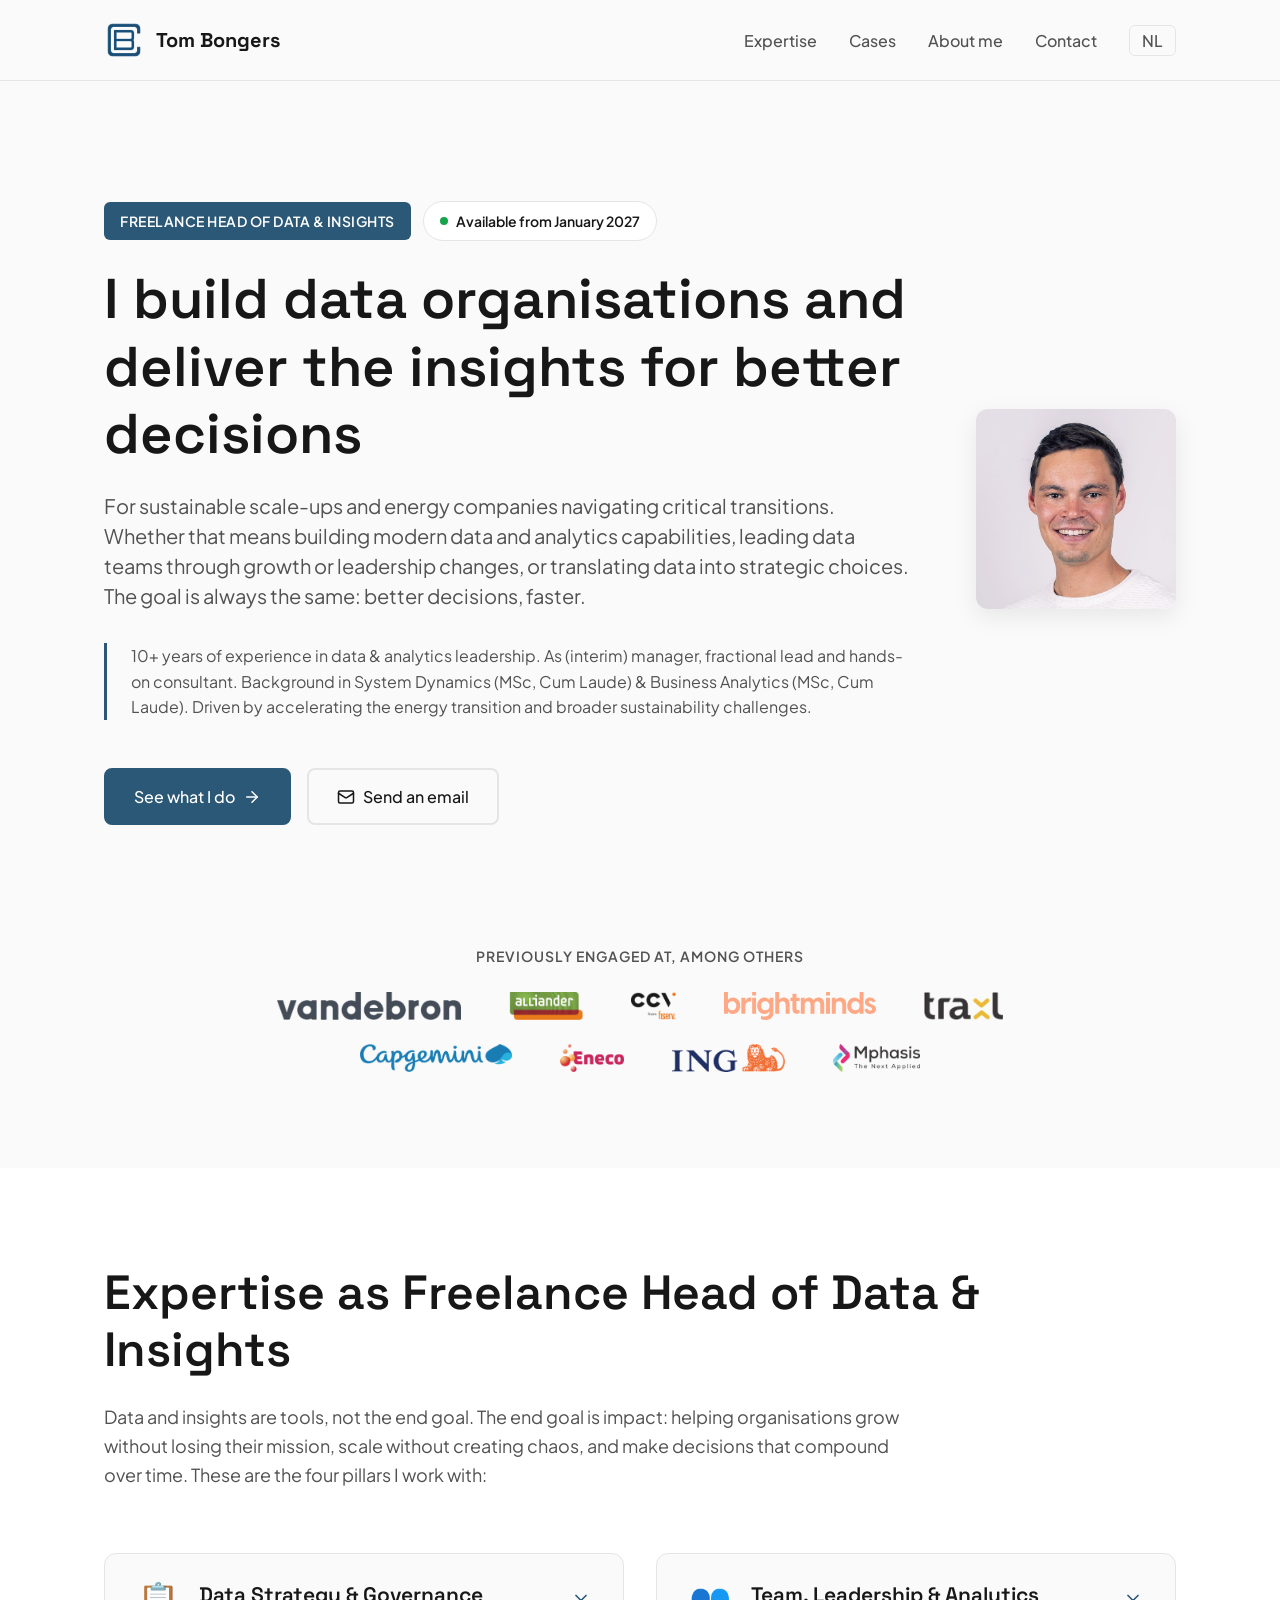
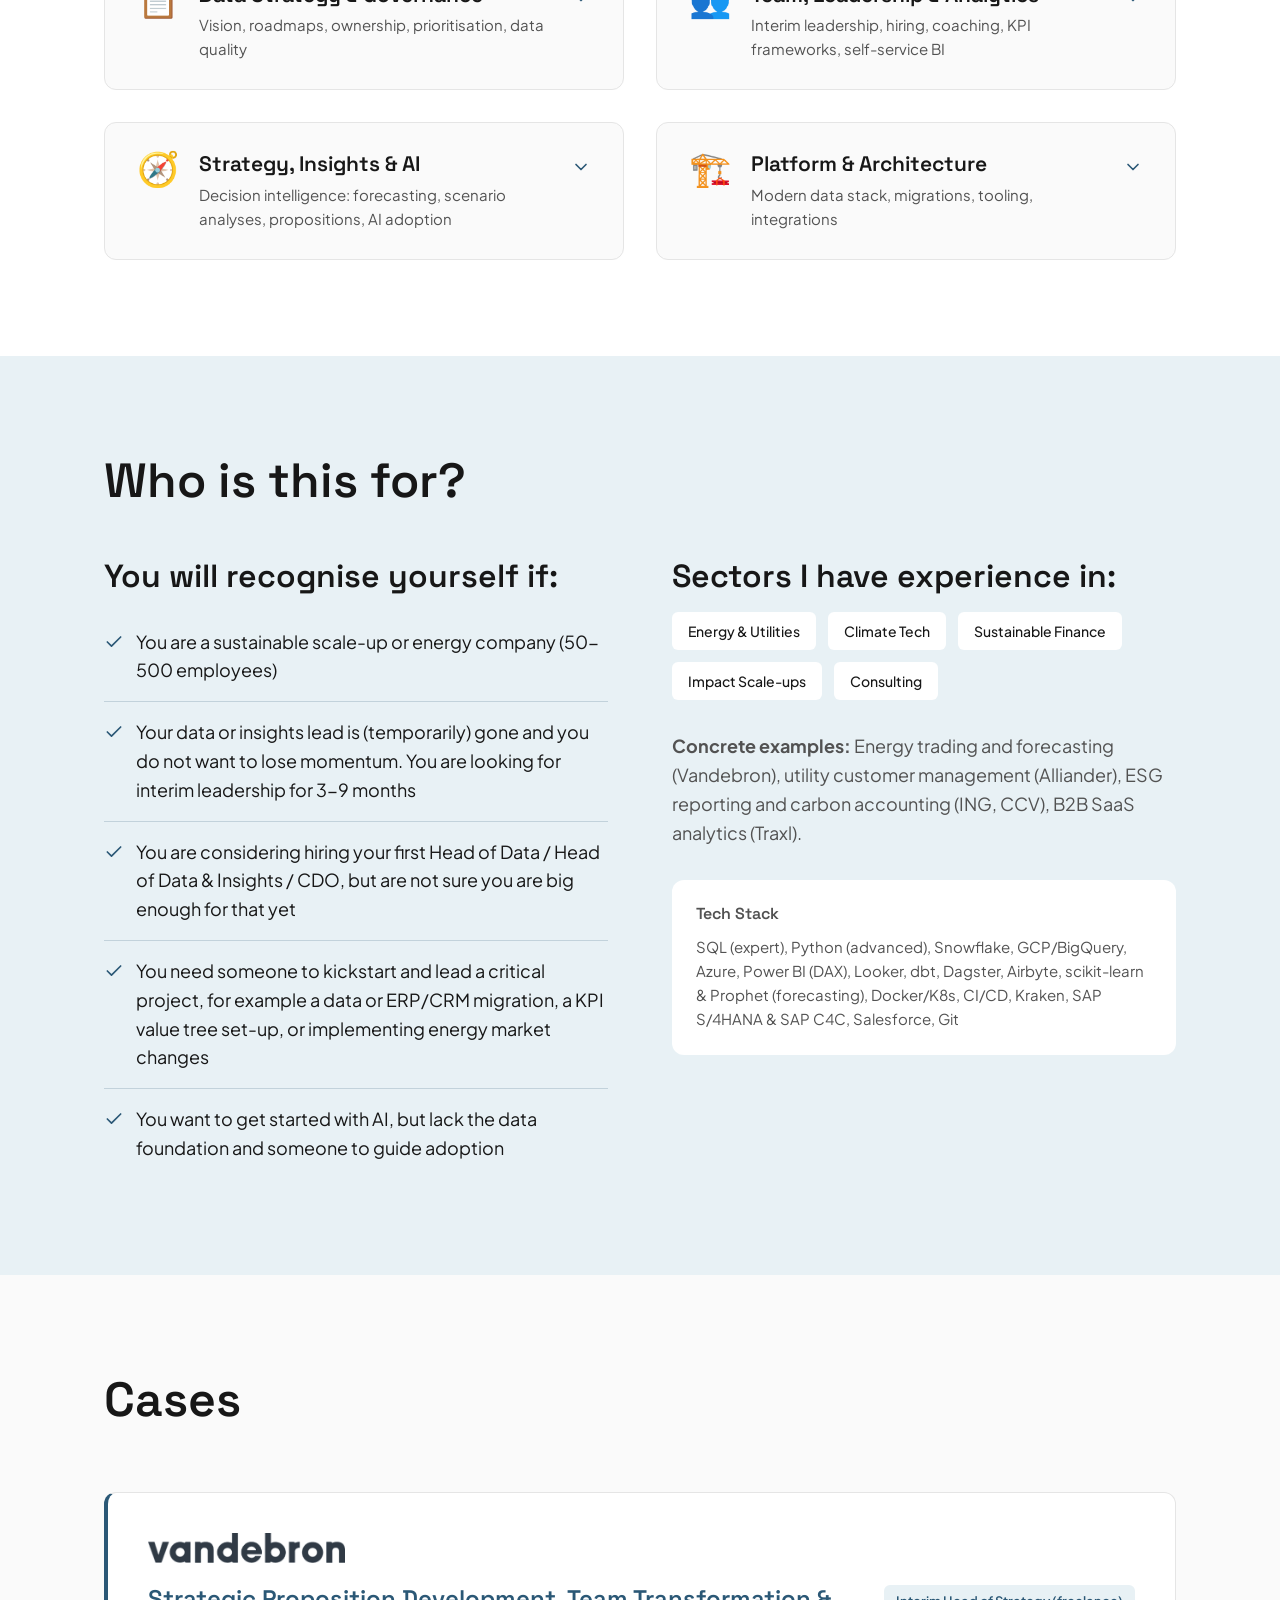
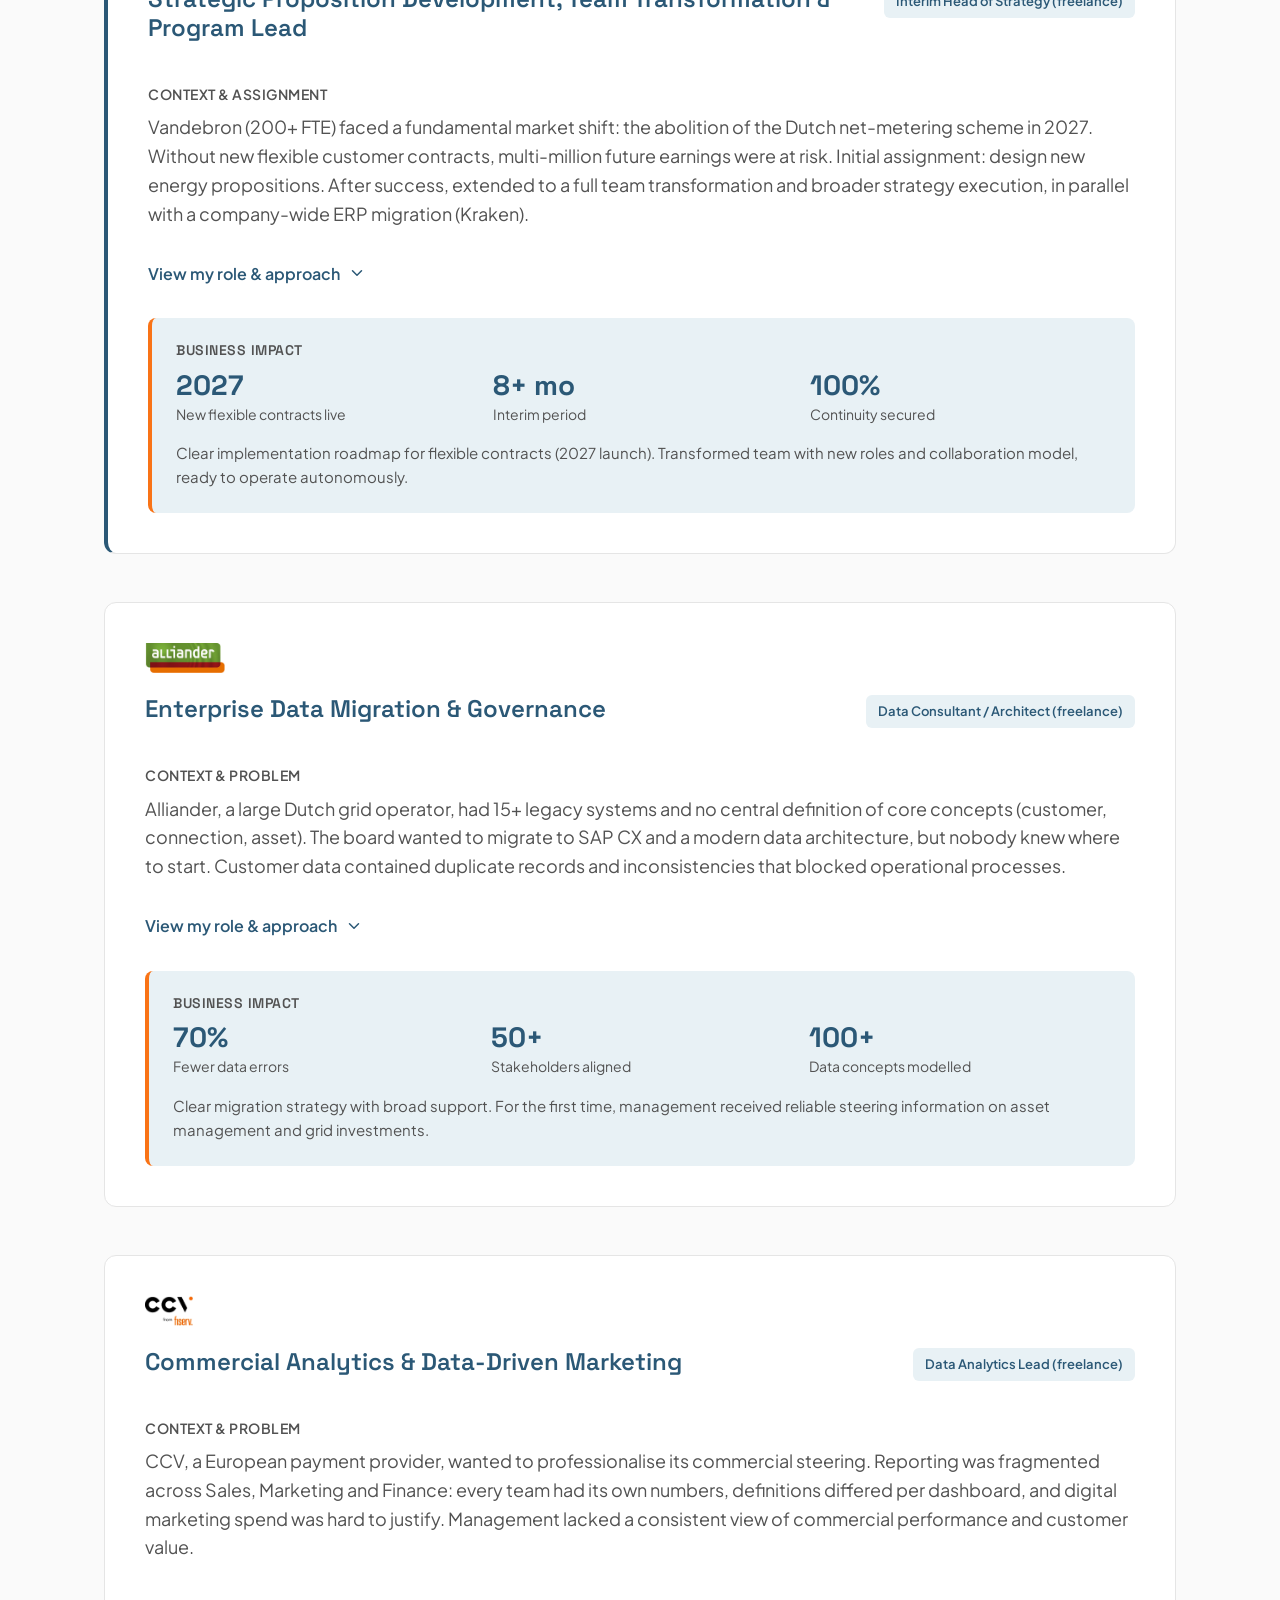
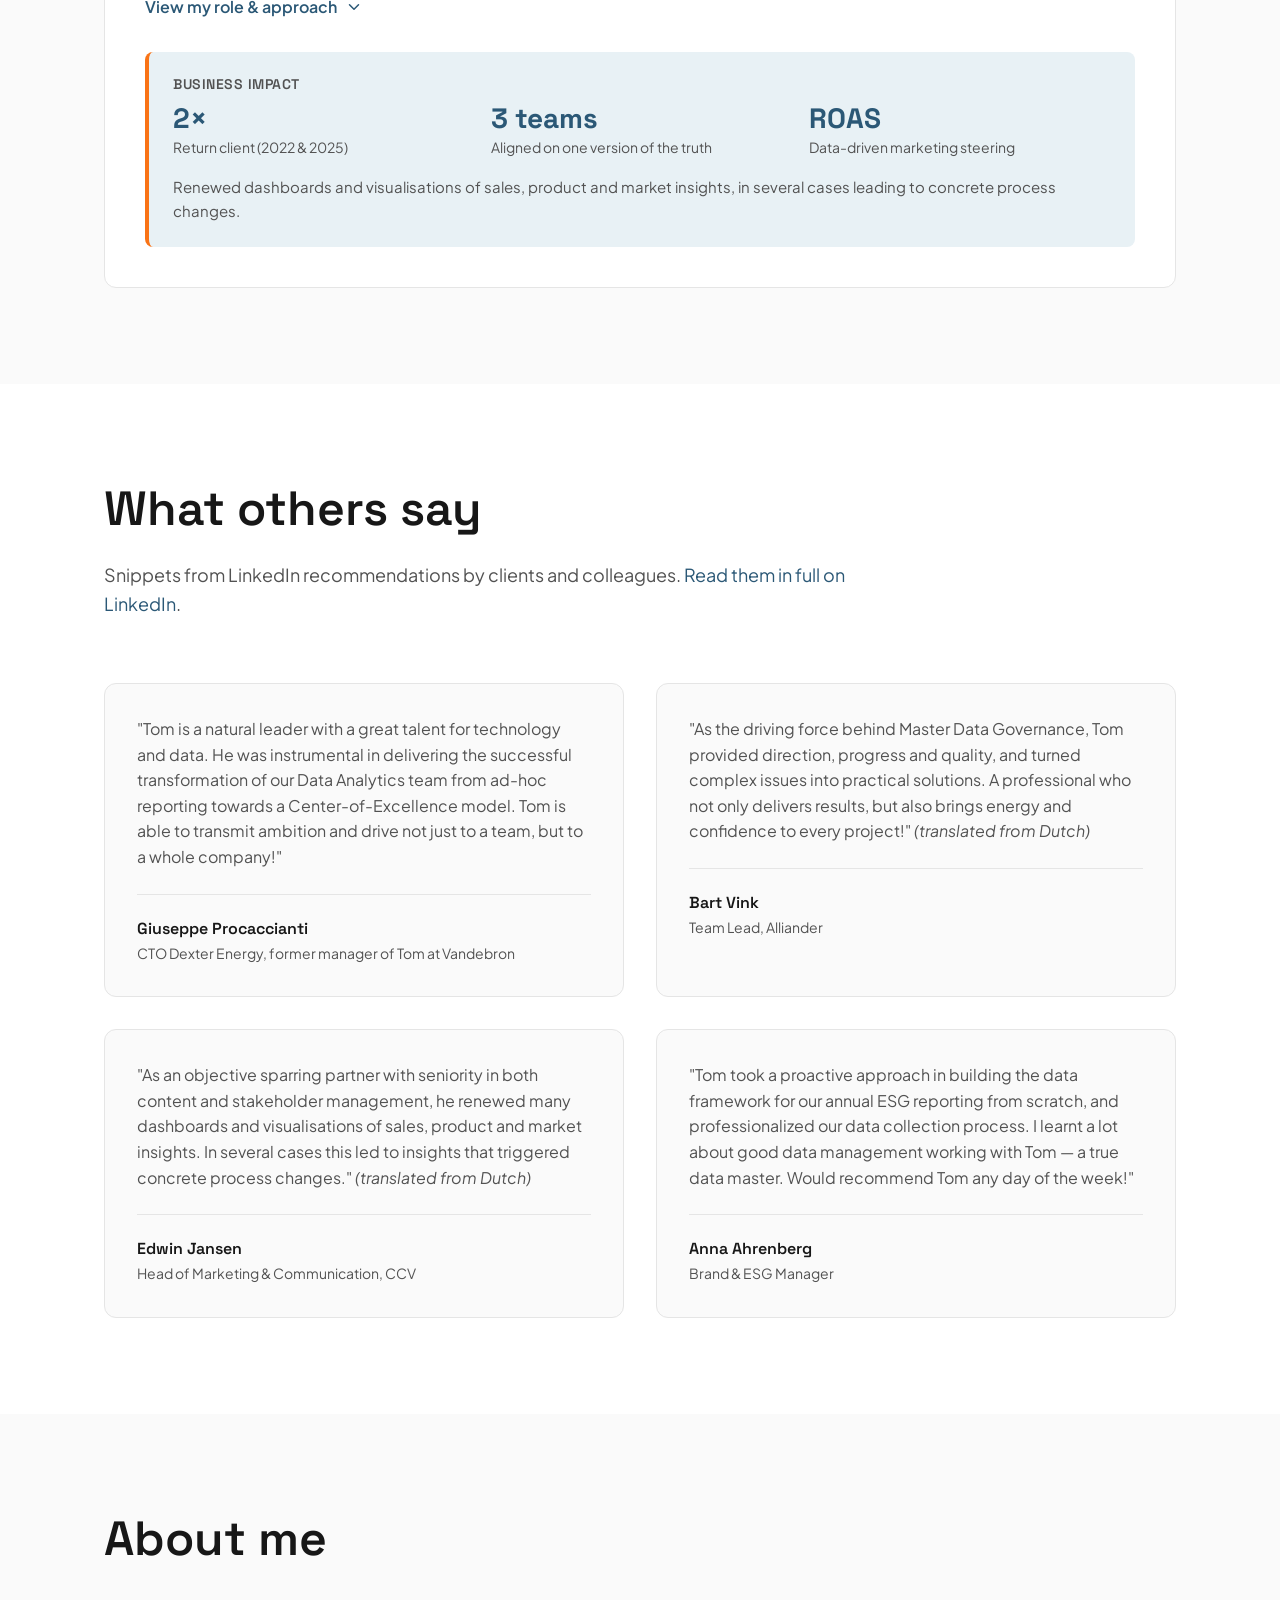
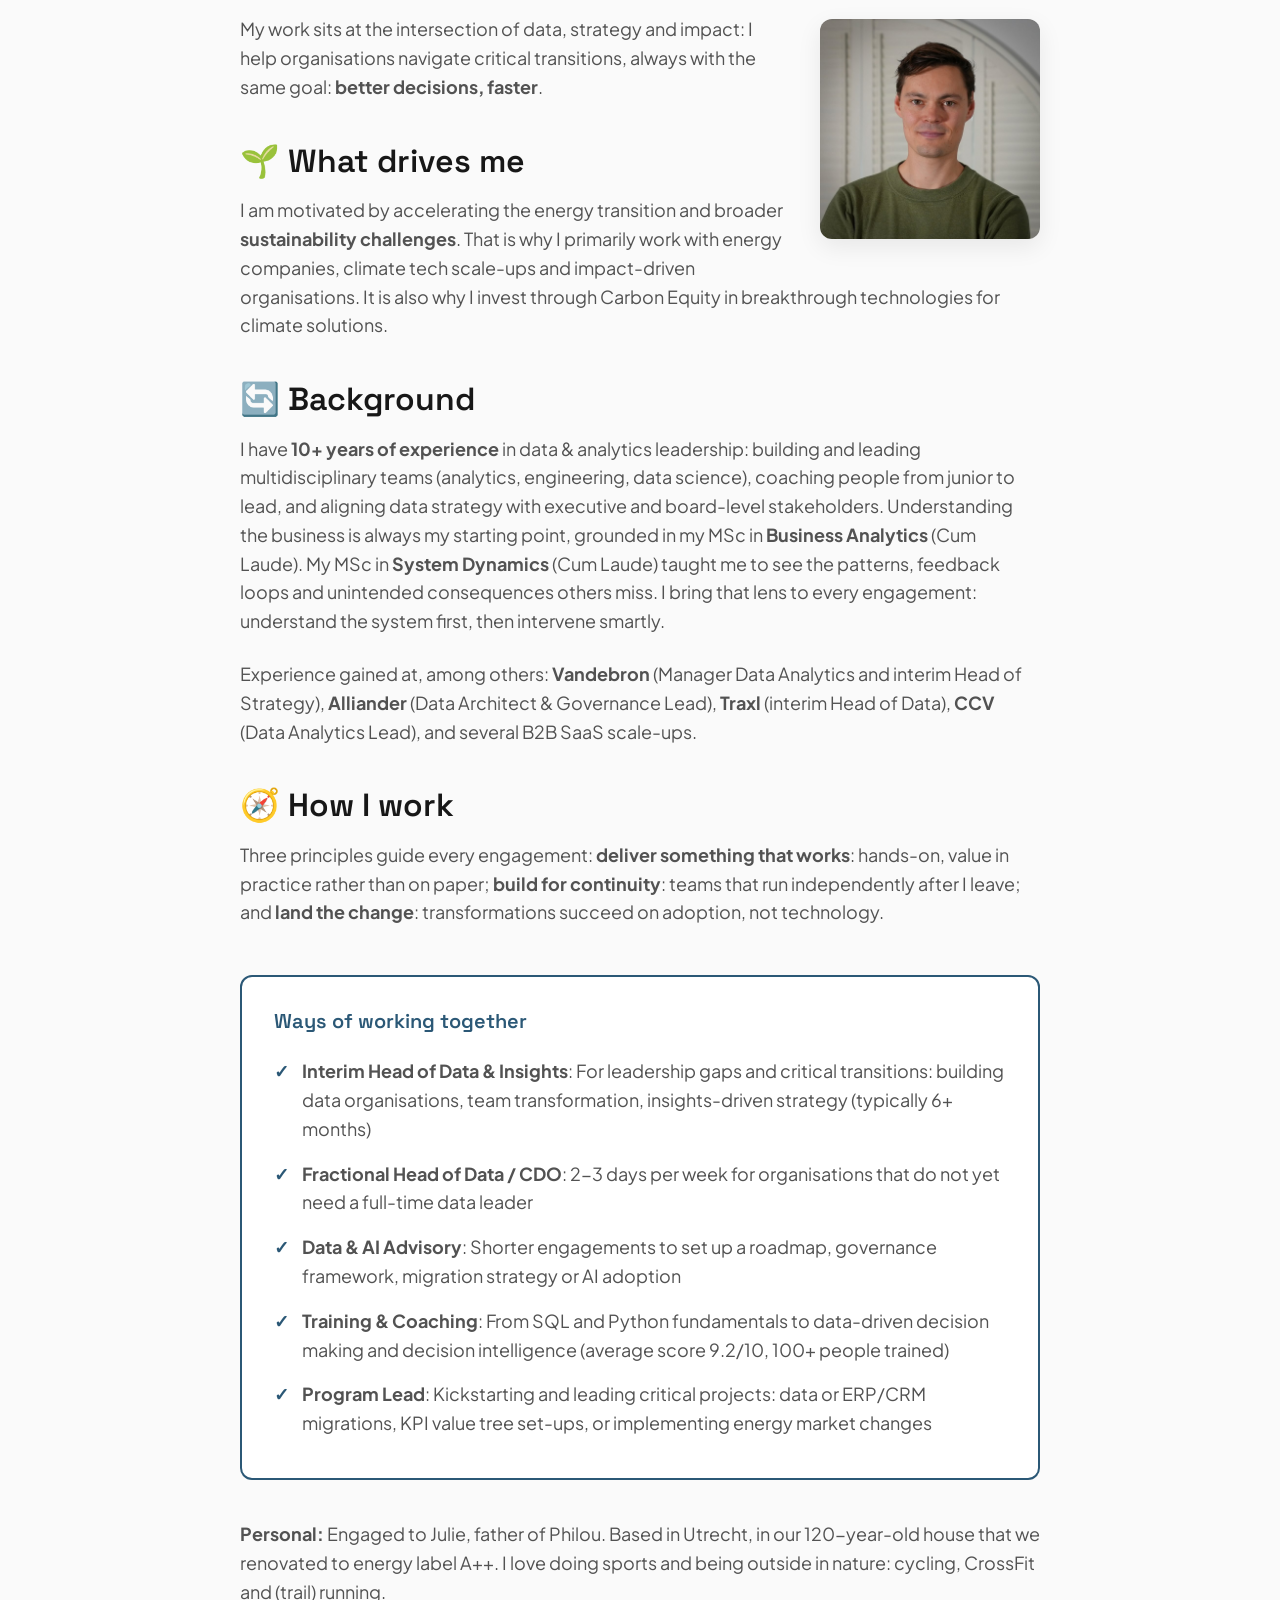
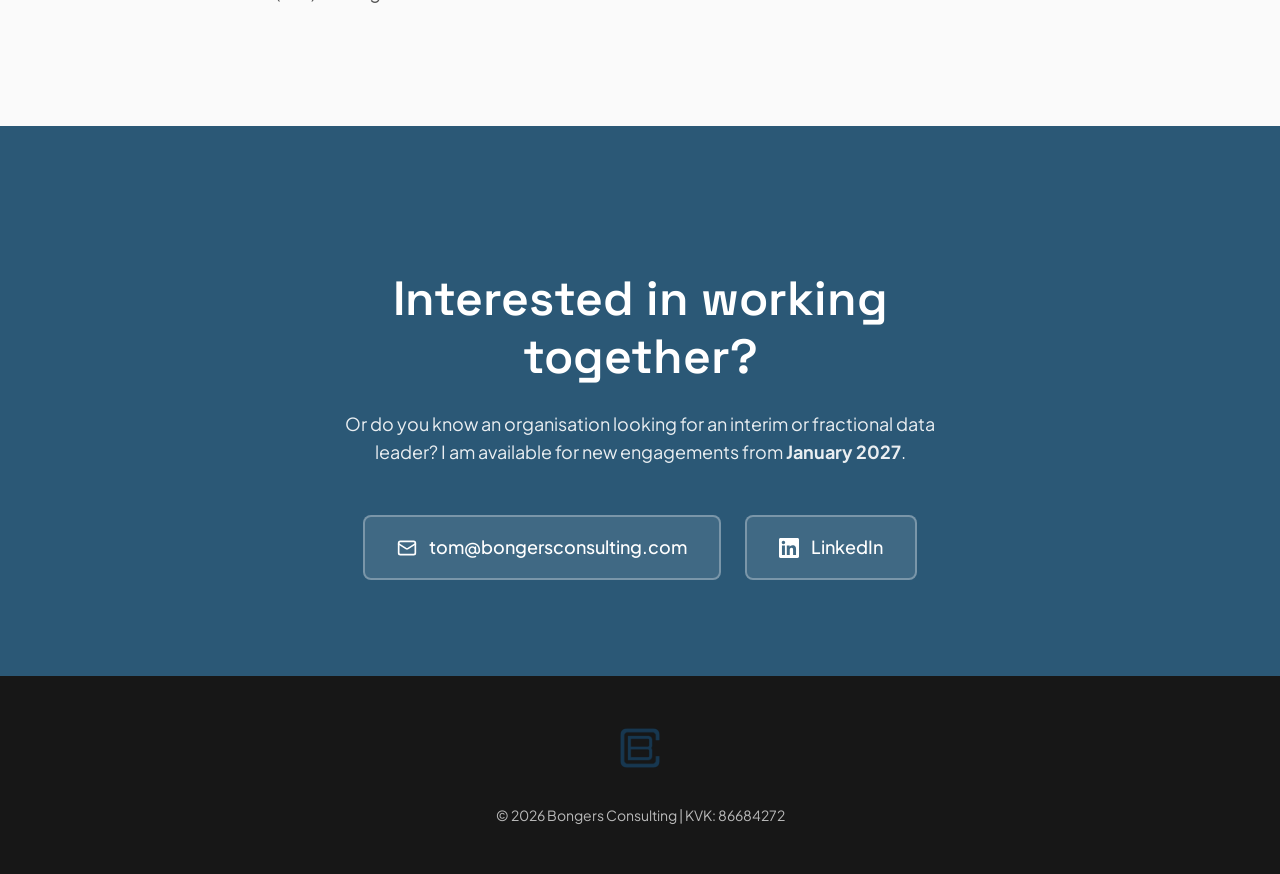
==== commit 1caaac16: "Full-color client logos, named cases, multi-million, em-dash sweep - Trust strip: real logos reproce" ====
--- a/index.html
+++ b/index.html
@@ -14,7 +14,7 @@
     <meta property="og:image" content="https://bongersconsulting.com/images/og-image.jpg">
     <meta property="og:image:width" content="1200">
     <meta property="og:image:height" content="630">
-    <meta property="og:image:alt" content="Tom Bongers — Freelance Head of Data & Insights, bongersconsulting.com">
+    <meta property="og:image:alt" content="Tom Bongers, Freelance Head of Data & Insights, bongersconsulting.com">
     <meta property="og:locale" content="en_US">
     <meta property="og:site_name" content="Bongers Consulting">
 
@@ -152,15 +152,15 @@
         <div class="container">
             <p class="trust-label">Previously engaged at, among others</p>
             <ul class="trust-logos">
-                <li class="logo-vandebron"><img src="images/clients/vandebron.png" alt="Vandebron logo" width="144" height="22" loading="lazy"></li>
-                <li class="logo-eneco"><img src="images/clients/eneco.png" alt="Eneco logo" width="69" height="30" loading="lazy"></li>
+                <li class="logo-vandebron"><img src="images/clients/vandebron.png" alt="Vandebron logo" width="138" height="21" loading="lazy"></li>
                 <li class="logo-alliander"><img src="images/clients/alliander.png" alt="Alliander logo" width="90" height="34" loading="lazy"></li>
-                <li class="logo-ing"><img src="images/clients/ing.png" alt="ING logo" width="113" height="28" loading="lazy"></li>
-                <li class="logo-ccv"><img src="images/clients/ccv.png" alt="CCV (from Fiserv) logo" width="67" height="44" loading="lazy"></li>
-                <li class="logo-capgemini"><img src="images/clients/capgemini.png" alt="Capgemini logo" width="116" height="30" loading="lazy"></li>
-                <li class="logo-traxl"><img src="images/clients/traxl.png" alt="Traxl logo" width="94" height="34" loading="lazy"></li>
-                <li class="logo-mphasis"><img src="images/clients/mphasis.png" alt="Mphasis logo" width="106" height="34" loading="lazy"></li>
-                <li class="logo-brightminds"><img src="images/clients/brightminds.svg" alt="Brightminds logo" width="130" height="24" loading="lazy"></li>
+                <li class="logo-ccv"><img src="images/clients/ccv.png" alt="CCV (from Fiserv) logo" width="50" height="31" loading="lazy"></li>
+                <li class="logo-brightminds"><img src="images/clients/brightminds.svg" alt="Brightminds logo" width="119" height="22" loading="lazy"></li>
+                <li class="logo-traxl"><img src="images/clients/traxl.png" alt="Traxl logo" width="73" height="26" loading="lazy"></li>
+                <li class="logo-capgemini"><img src="images/clients/capgemini.png" alt="Capgemini logo" width="125" height="23" loading="lazy"></li>
+                <li class="logo-eneco"><img src="images/clients/eneco.png" alt="Eneco logo" width="71" height="31" loading="lazy"></li>
+                <li class="logo-ing"><img src="images/clients/ing.png" alt="ING logo" width="109" height="27" loading="lazy"></li>
+                <li class="logo-mphasis"><img src="images/clients/mphasis.png" alt="Mphasis logo" width="94" height="30" loading="lazy"></li>
             </ul>
         </div>
     </section>
@@ -184,7 +184,7 @@
                     <div class="exp-body">
                         <p class="service-problem">You have data, but lack a clear vision. Every department does its own thing, there is no ownership, no priorities. Management does not know what data contributes to.</p>
                         <p class="service-approach"><strong>What I do:</strong> I develop data strategy, governance frameworks and roadmaps that align with business goals. From shared definitions and data quality KPIs to ownership models and decision-making processes. As a freelance Head of Data &amp; Insights I translate business ambitions into concrete data initiatives with measurable impact.</p>
-                        <p class="service-outcome"><strong>What you get:</strong> A clear strategy for 1-3 years. Teams know what is expected of them. Reliable steering information for the executive team.</p>
+                        <p class="service-outcome"><strong>What you get:</strong> A clear strategy for the next 1-3 years. Teams know what is expected of them. Reliable steering information for the executive team.</p>
                     </div>
                 </details>
 
@@ -253,7 +253,7 @@
                         </li>
                         <li>
                             <svg class="icon" aria-hidden="true"><use href="#i-check"/></svg>
-                            <span>Your data or insights lead is (temporarily) gone and you do not want to lose momentum — you are looking for interim leadership for 3-9 months</span>
+                            <span>Your data or insights lead is (temporarily) gone and you do not want to lose momentum. You are looking for interim leadership for 3-9 months</span>
                         </li>
                         <li>
                             <svg class="icon" aria-hidden="true"><use href="#i-check"/></svg>
@@ -261,7 +261,7 @@
                         </li>
                         <li>
                             <svg class="icon" aria-hidden="true"><use href="#i-check"/></svg>
-                            <span>You need someone to kickstart and lead a critical project — a data or ERP/CRM migration, a KPI value tree set-up, or implementing energy market changes</span>
+                            <span>You need someone to kickstart and lead a critical project, for example a data or ERP/CRM migration, a KPI value tree set-up, or implementing energy market changes</span>
                         </li>
                         <li>
                             <svg class="icon" aria-hidden="true"><use href="#i-check"/></svg>
@@ -283,7 +283,7 @@
 
                     <div class="tech-stack">
                         <h5>Tech Stack</h5>
-                        <p>SQL (expert), Python (advanced), Snowflake, GCP/BigQuery, Azure, Power BI (DAX), Looker, dbt, Airbyte, scikit-learn &amp; Prophet (forecasting), Docker/K8s, CI/CD, Kraken, SAP S/4HANA &amp; SAP C4C, Salesforce, Git</p>
+                        <p>SQL (expert), Python (advanced), Snowflake, GCP/BigQuery, Azure, Power BI (DAX), Looker, dbt, Dagster, Airbyte, scikit-learn &amp; Prophet (forecasting), Docker/K8s, CI/CD, Kraken, SAP S/4HANA &amp; SAP C4C, Salesforce, Git</p>
                     </div>
                 </div>
             </div>
@@ -296,25 +296,26 @@
             <h2>Cases</h2>
             <div class="case-grid">
                 <div class="case-card reveal" style="border-left: 4px solid var(--accent-primary);">
+                    <img src="images/clients/vandebron.png" alt="Vandebron logo" class="case-logo" loading="lazy">
                     <div class="case-header">
-                        <h3 class="case-title">Energy Company — Strategic Proposition Development, Team Transformation &amp; Program Lead</h3>
+                        <h3 class="case-title">Strategic Proposition Development, Team Transformation &amp; Program Lead</h3>
                         <div class="case-role">Interim Head of Strategy (freelance)</div>
                     </div>
 
                     <div class="case-section">
                         <div class="case-label">Context &amp; Assignment</div>
-                        <p>An energy company (200+ FTE) faced a fundamental market shift: the abolition of the Dutch net-metering scheme in 2027. Without new flexible customer contracts, €16M+ in future earnings was at risk. Initial assignment: design new energy propositions. After success, extended to a full team transformation and broader strategy execution — in parallel with a company-wide ERP migration (Kraken).</p>
+                        <p>Vandebron (200+ FTE) faced a fundamental market shift: the abolition of the Dutch net-metering scheme in 2027. Without new flexible customer contracts, multi-million future earnings were at risk. Initial assignment: design new energy propositions. After success, extended to a full team transformation and broader strategy execution, in parallel with a company-wide ERP migration (Kraken).</p>
                     </div>
 
                     <details class="case-details">
                         <summary>View my role &amp; approach <svg class="exp-chevron" aria-hidden="true"><use href="#i-chevron-down"/></svg></summary>
                         <div class="case-section">
-                        <p>As interim Head of Strategy I lead the consumer strategy team (business insights, pricing &amp; program management) — a strongly analytics-driven role: insights determine the strategy. I deliver strategic decisions and organisational change:</p>
+                        <p>As interim Head of Strategy I lead the consumer strategy team (business insights, pricing &amp; program management). It is a strongly analytics-driven role: insights determine the strategy. I deliver strategic decisions and organisational change:</p>
                         <ul>
-                            <li><strong>Stabilising the team &amp; creating momentum:</strong> Set up the operating model and delivery routines, KPI framework (decision adoption, milestone hit-rate), clear decision rights — the team did not need a strategy reboot, but did need direction</li>
+                            <li><strong>Stabilising the team &amp; creating momentum:</strong> Set up the operating model and delivery routines, KPI framework (decision adoption, milestone hit-rate), clear decision rights. The team did not need a strategy reboot, but did need direction</li>
                             <li><strong>Strategic proposition development:</strong> Cross-functional analysis (Strategy, Product, Tech, Pricing, Data) for new data-driven propositions: pricing structures, customer segments, unit economics, technical feasibility in Kraken</li>
-                            <li><strong>Go/no-go decision framework:</strong> Decision-ready recommendation with visible trade-offs for the exec team — no 50-slide deck, but a clear choice with a €16M+ business case</li>
-                            <li><strong>Full team redesign:</strong> Moved proposition marketeers out of the team, added program management, created the new Business Strategy &amp; Insights function. Redefined the collaboration model with other teams (Product, Tech, Commercial)</li>
+                            <li><strong>Go/no-go decision framework:</strong> Decision-ready recommendation with visible trade-offs for the exec team: no 50-slide deck, but a clear choice with a multi-million business case</li>
+                            <li><strong>Full team redesign:</strong> Restructured the team, added program management and created the new Business Strategy &amp; Insights function, and redefined the collaboration model with other teams (Product, Tech, Commercial)</li>
                             <li><strong>Securing continuity:</strong> Documented all decisions, onboarded and coached new team members, set up a rolling quarterly cycle for strategy and planning</li>
                         </ul>
                         </div>
@@ -324,8 +325,8 @@
                         <h5>Business Impact</h5>
                         <div class="impact-metrics">
                             <div class="metric">
-                                <div class="metric-value">€16M+</div>
-                                <div class="metric-label">Unlocked future earnings</div>
+                                <div class="metric-value">2027</div>
+                                <div class="metric-label">New flexible contracts live</div>
                             </div>
                             <div class="metric">
                                 <div class="metric-value">8+ mo</div>
@@ -341,14 +342,15 @@
                 </div>
 
                 <div class="case-card reveal">
+                    <img src="images/clients/alliander.png" alt="Alliander logo" class="case-logo" loading="lazy">
                     <div class="case-header">
-                        <h3 class="case-title">Grid Operator — Enterprise Data Migration &amp; Governance</h3>
-                        <div class="case-role">Data Consultant / Architect</div>
+                        <h3 class="case-title">Enterprise Data Migration &amp; Governance</h3>
+                        <div class="case-role">Data Consultant / Architect (freelance)</div>
                     </div>
 
                     <div class="case-section">
                         <div class="case-label">Context &amp; Problem</div>
-                        <p>A large Dutch grid operator with 15+ legacy systems and no central definition of core concepts (customer, connection, asset). The board wanted to migrate to SAP CX and a modern data architecture, but nobody knew where to start. Customer data contained duplicate records and inconsistencies that blocked operational processes.</p>
+                        <p>Alliander, a large Dutch grid operator, had 15+ legacy systems and no central definition of core concepts (customer, connection, asset). The board wanted to migrate to SAP CX and a modern data architecture, but nobody knew where to start. Customer data contained duplicate records and inconsistencies that blocked operational processes.</p>
                     </div>
 
                     <details class="case-details">
@@ -359,7 +361,7 @@
                             <li>Created an enterprise customer data model (100+ concepts, relations, dependencies) using enterprise architecture tools</li>
                             <li>Gap analysis between the current state and the SAP CX target architecture</li>
                             <li>Presented the business case and migration roadmap at board level</li>
-                            <li>Designed a data governance framework: practical, not bureaucratic — ownership models, definition frameworks, quality KPIs, privacy-by-design</li>
+                            <li>Designed a data governance framework: practical, not bureaucratic: ownership models, definition frameworks, quality KPIs, privacy-by-design</li>
                             <li>Built a deduplication tool and MDM features (hands-on development)</li>
                             <li>Facilitated workshops with 50+ stakeholders to anchor adoption</li>
                         </ul>
@@ -388,20 +390,21 @@
 
 
                 <div class="case-card reveal">
+                    <img src="images/clients/ccv.png" alt="CCV (from Fiserv) logo" class="case-logo" loading="lazy">
                     <div class="case-header">
-                        <h3 class="case-title">Payment Provider — Commercial Analytics &amp; Data-Driven Marketing</h3>
+                        <h3 class="case-title">Commercial Analytics &amp; Data-Driven Marketing</h3>
                         <div class="case-role">Data Analytics Lead (freelance)</div>
                     </div>
 
                     <div class="case-section">
                         <div class="case-label">Context &amp; Problem</div>
-                        <p>A European payment provider wanted to professionalise its commercial steering. Reporting was fragmented across Sales, Marketing and Finance: every team had its own numbers, definitions differed per dashboard, and digital marketing spend was hard to justify. Management lacked a consistent view of commercial performance and customer value.</p>
+                        <p>CCV, a European payment provider, wanted to professionalise its commercial steering. Reporting was fragmented across Sales, Marketing and Finance: every team had its own numbers, definitions differed per dashboard, and digital marketing spend was hard to justify. Management lacked a consistent view of commercial performance and customer value.</p>
                     </div>
 
                     <details class="case-details">
                         <summary>View my role &amp; approach <svg class="exp-chevron" aria-hidden="true"><use href="#i-chevron-down"/></svg></summary>
                         <div class="case-section">
-                        <p>As freelance Data Analytics Lead I built the commercial analytics foundation — and was asked back in 2025 to design a group-wide KPI framework:</p>
+                        <p>As freelance Data Analytics Lead at CCV I built the commercial analytics foundation, and was asked back in 2025 to design a group-wide KPI framework:</p>
                         <ul>
                             <li>Built Power BI reporting, KPIs and dashboards for commercial performance and customer value, working closely with Sales, Marketing and Finance</li>
                             <li>Combined GA4, BigQuery and CRM data into reusable data models as the basis for self-service analytics</li>
@@ -428,7 +431,7 @@
                                 <div class="metric-label">Data-driven marketing steering</div>
                             </div>
                         </div>
-                        <p style="margin-top: 16px; color: var(--text-secondary); font-size: 15px;">Renewed dashboards and visualisations of sales, product and market insights — in several cases leading to concrete process changes.</p>
+                        <p style="margin-top: 16px; color: var(--text-secondary); font-size: 15px;">Renewed dashboards and visualisations of sales, product and market insights, in several cases leading to concrete process changes.</p>
                     </div>
                 </div>
 
@@ -440,14 +443,14 @@
     <section id="testimonials">
         <div class="container">
             <h2>What others say</h2>
-            <p style="max-width: 800px; color: var(--text-secondary);">Snippets from LinkedIn recommendations by clients and colleagues — <a href="https://www.linkedin.com/in/tombongers/details/recommendations/" target="_blank" rel="noopener noreferrer">read them in full on LinkedIn</a>.</p>
+            <p style="max-width: 800px; color: var(--text-secondary);">Snippets from LinkedIn recommendations by clients and colleagues. <a href="https://www.linkedin.com/in/tombongers/details/recommendations/" target="_blank" rel="noopener noreferrer">Read them in full on LinkedIn</a>.</p>
             <div class="testimonial-grid">
                 <div class="testimonial-card reveal">
                     <p class="testimonial-quote">"Tom is a natural leader with a great talent for technology and data. He was instrumental in delivering the successful transformation of our Data Analytics team from ad-hoc reporting towards a Center-of-Excellence model. Tom is able to transmit ambition and drive not just to a team, but to a whole company!"</p>
                     <div class="testimonial-author">
                         <div class="author-info">
                             <h5>Giuseppe Procaccianti</h5>
-                            <p>CTO Dexter Energy — former manager of Tom at Vandebron</p>
+                            <p>CTO Dexter Energy, former manager of Tom at Vandebron</p>
                         </div>
                     </div>
                 </div>
@@ -494,10 +497,10 @@
                 <p>My work sits at the intersection of data, strategy and impact: I help organisations navigate critical transitions, always with the same goal: <strong>better decisions, faster</strong>.</p>
 
                 <h3 style="margin-top: 40px; margin-bottom: 16px;">🌱 What drives me</h3>
-                <p>I am motivated by accelerating the energy transition and broader sustainability challenges. That is why I primarily work with energy companies, climate tech scale-ups and impact-driven organisations. It is also why I invest through Carbon Equity in breakthrough technologies for climate solutions.</p>
+                <p>I am motivated by accelerating the energy transition and broader <strong>sustainability challenges</strong>. That is why I primarily work with energy companies, climate tech scale-ups and impact-driven organisations. It is also why I invest through Carbon Equity in breakthrough technologies for climate solutions.</p>
 
                 <h3 style="margin-top: 40px; margin-bottom: 16px;">🔄 Background</h3>
-                <p>I have <strong>10+ years of experience</strong> in data &amp; analytics leadership: building and leading multidisciplinary teams (analytics, engineering, data science), coaching people from junior to lead, and aligning data strategy with executive and board-level stakeholders. Understanding the business is always my starting point — grounded in my MSc in <strong>Business Analytics</strong> (Cum Laude). My MSc in <strong>System Dynamics</strong> (Cum Laude) taught me to see the patterns, feedback loops and unintended consequences others miss. I bring that lens to every engagement: understand the system first, then intervene smartly.</p>
+                <p>I have <strong>10+ years of experience</strong> in data &amp; analytics leadership: building and leading multidisciplinary teams (analytics, engineering, data science), coaching people from junior to lead, and aligning data strategy with executive and board-level stakeholders. Understanding the business is always my starting point, grounded in my MSc in <strong>Business Analytics</strong> (Cum Laude). My MSc in <strong>System Dynamics</strong> (Cum Laude) taught me to see the patterns, feedback loops and unintended consequences others miss. I bring that lens to every engagement: understand the system first, then intervene smartly.</p>
 
                 <p>Experience gained at, among others: <strong>Vandebron</strong> (Manager Data Analytics and interim Head of Strategy), <strong>Alliander</strong> (Data Architect &amp; Governance Lead), <strong>Traxl</strong> (interim Head of Data), <strong>CCV</strong> (Data Analytics Lead), and several B2B SaaS scale-ups.</p>
 
@@ -511,7 +514,7 @@
                         <li><strong>Fractional Head of Data / CDO</strong>: 2-3 days per week for organisations that do not yet need a full-time data leader</li>
                         <li><strong>Data &amp; AI Advisory</strong>: Shorter engagements to set up a roadmap, governance framework, migration strategy or AI adoption</li>
                         <li><strong>Training &amp; Coaching</strong>: From SQL and Python fundamentals to data-driven decision making and decision intelligence (average score 9.2/10, 100+ people trained)</li>
-                        <li><strong>Program Lead</strong>: Kickstarting and leading critical projects — data or ERP/CRM migrations, KPI value tree set-ups, or implementing energy market changes</li>
+                        <li><strong>Program Lead</strong>: Kickstarting and leading critical projects: data or ERP/CRM migrations, KPI value tree set-ups, or implementing energy market changes</li>
                     </ul>
                 </div>
 
--- a/styles.css
+++ b/styles.css
@@ -385,24 +385,26 @@
 }
 
 .trust-logos li img {
-    height: 30px;
+    height: 28px;
     width: auto;
     display: block;
-    filter: grayscale(1);
-    opacity: 0.7;
-    transition: filter 0.2s ease, opacity 0.2s ease;
+    opacity: 0.9;
+    transition: opacity 0.2s ease;
 }
 
 .trust-logos li:hover img {
-    filter: none;
     opacity: 1;
 }
 
-.logo-vandebron img { height: 22px; }
-.logo-ing img { height: 28px; }
-.logo-alliander img, .logo-traxl img, .logo-mphasis img { height: 34px; }
-.logo-ccv img { height: 44px; }
-.logo-brightminds img { height: 24px; }
+.logo-vandebron img { height: 21px; }
+.logo-ing img { height: 27px; }
+.logo-alliander img { height: 34px; }
+.logo-traxl img { height: 26px; }
+.logo-mphasis img { height: 30px; }
+.logo-capgemini img { height: 23px; }
+.logo-eneco img { height: 31px; }
+.logo-ccv img { height: 31px; }
+.logo-brightminds img { height: 22px; }
 
 /* Expertise Section */
 #expertise {
@@ -637,6 +639,13 @@
 .case-card:hover {
     transform: translateY(-4px);
     box-shadow: 0 16px 48px rgba(0, 0, 0, 0.08);
+}
+
+.case-logo {
+    height: 30px;
+    width: auto;
+    display: block;
+    margin-bottom: 22px;
 }
 
 .case-header {
@@ -1036,14 +1045,18 @@
     }
 
     .trust-logos li img {
-        height: 24px;
-    }
-
-    .logo-vandebron img { height: 18px; }
-    .logo-ing img { height: 22px; }
-    .logo-alliander img, .logo-traxl img, .logo-mphasis img { height: 27px; }
-    .logo-ccv img { height: 36px; }
-    .logo-brightminds img { height: 19px; }
+        height: 22px;
+    }
+
+    .logo-vandebron img { height: 17px; }
+    .logo-ing img { height: 21px; }
+    .logo-alliander img { height: 27px; }
+    .logo-traxl img { height: 21px; }
+    .logo-mphasis img { height: 24px; }
+    .logo-capgemini img { height: 18px; }
+    .logo-eneco img { height: 25px; }
+    .logo-ccv img { height: 25px; }
+    .logo-brightminds img { height: 18px; }
 
     .about-photo {
         float: none;
@@ -1101,6 +1114,11 @@
         padding: 24px;
     }
 
+    .case-logo {
+        height: 26px;
+        margin-bottom: 18px;
+    }
+
     .case-header {
         flex-direction: column;
     }
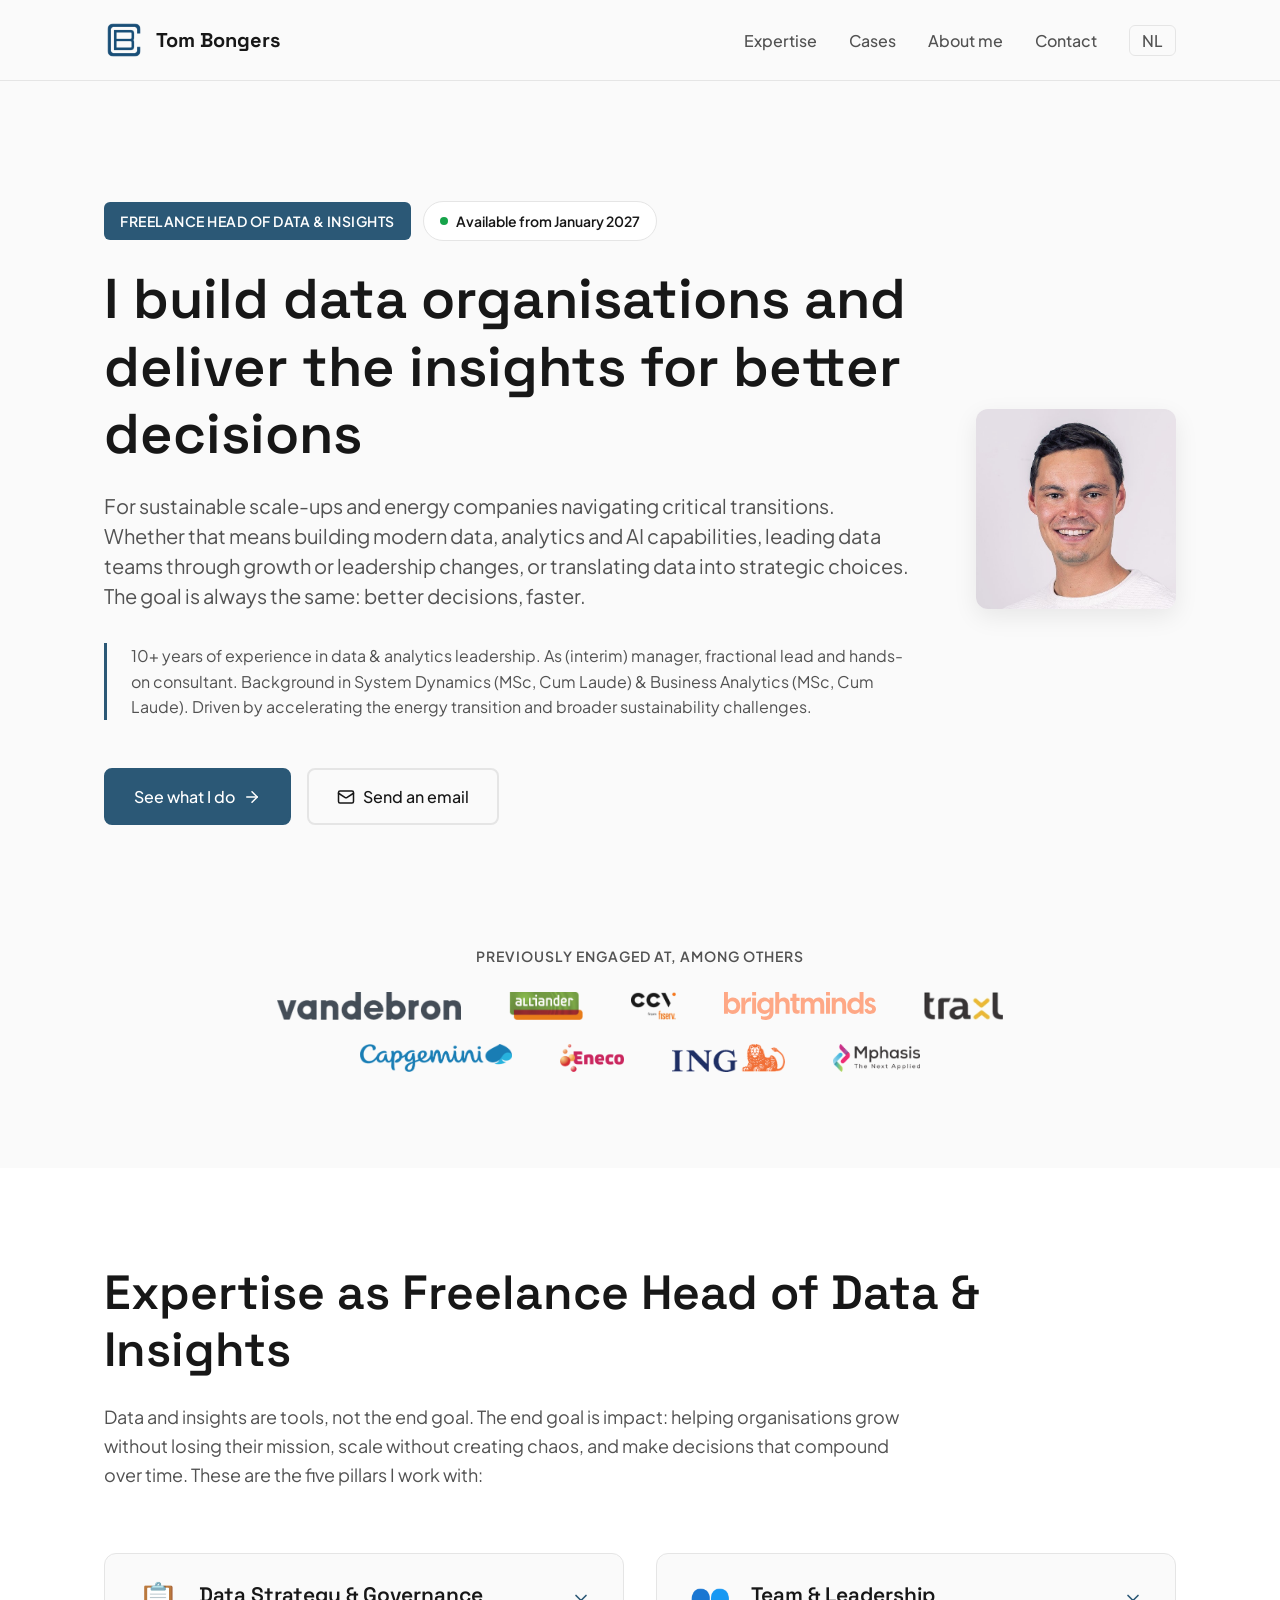
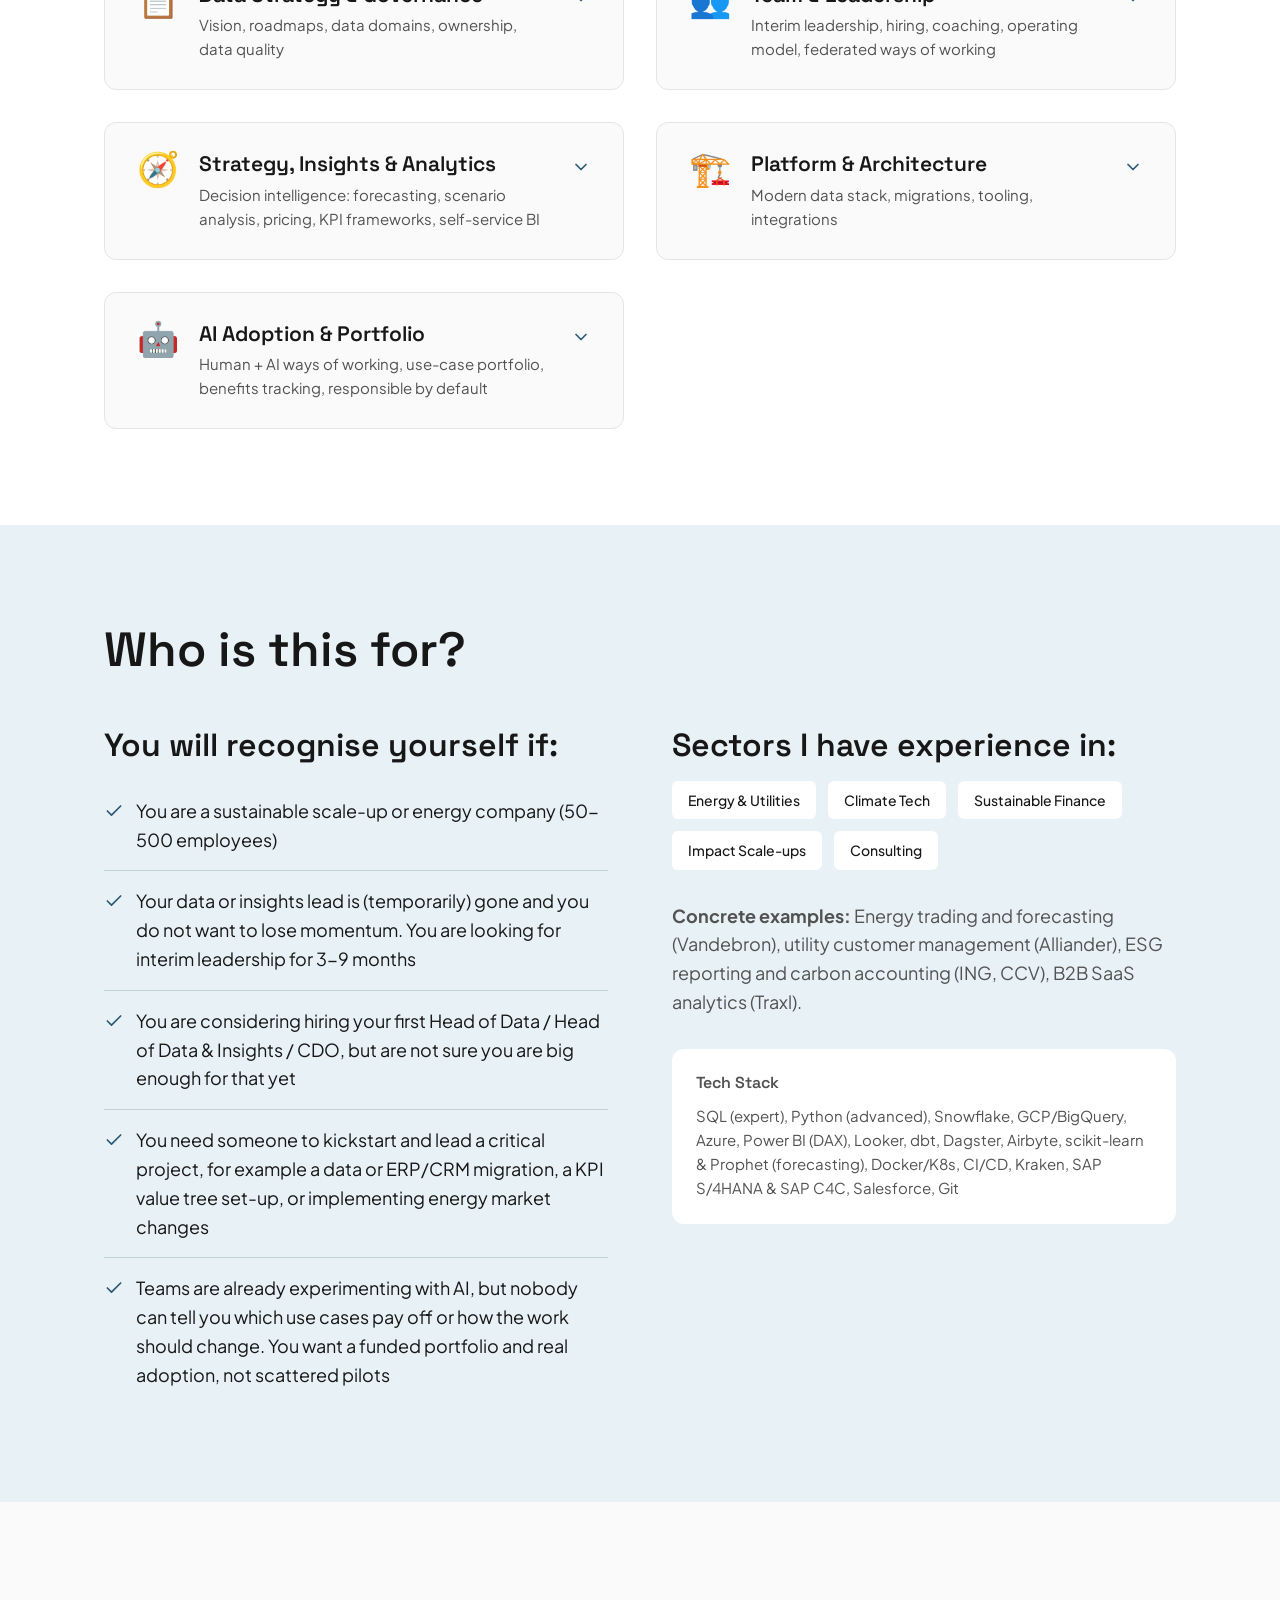
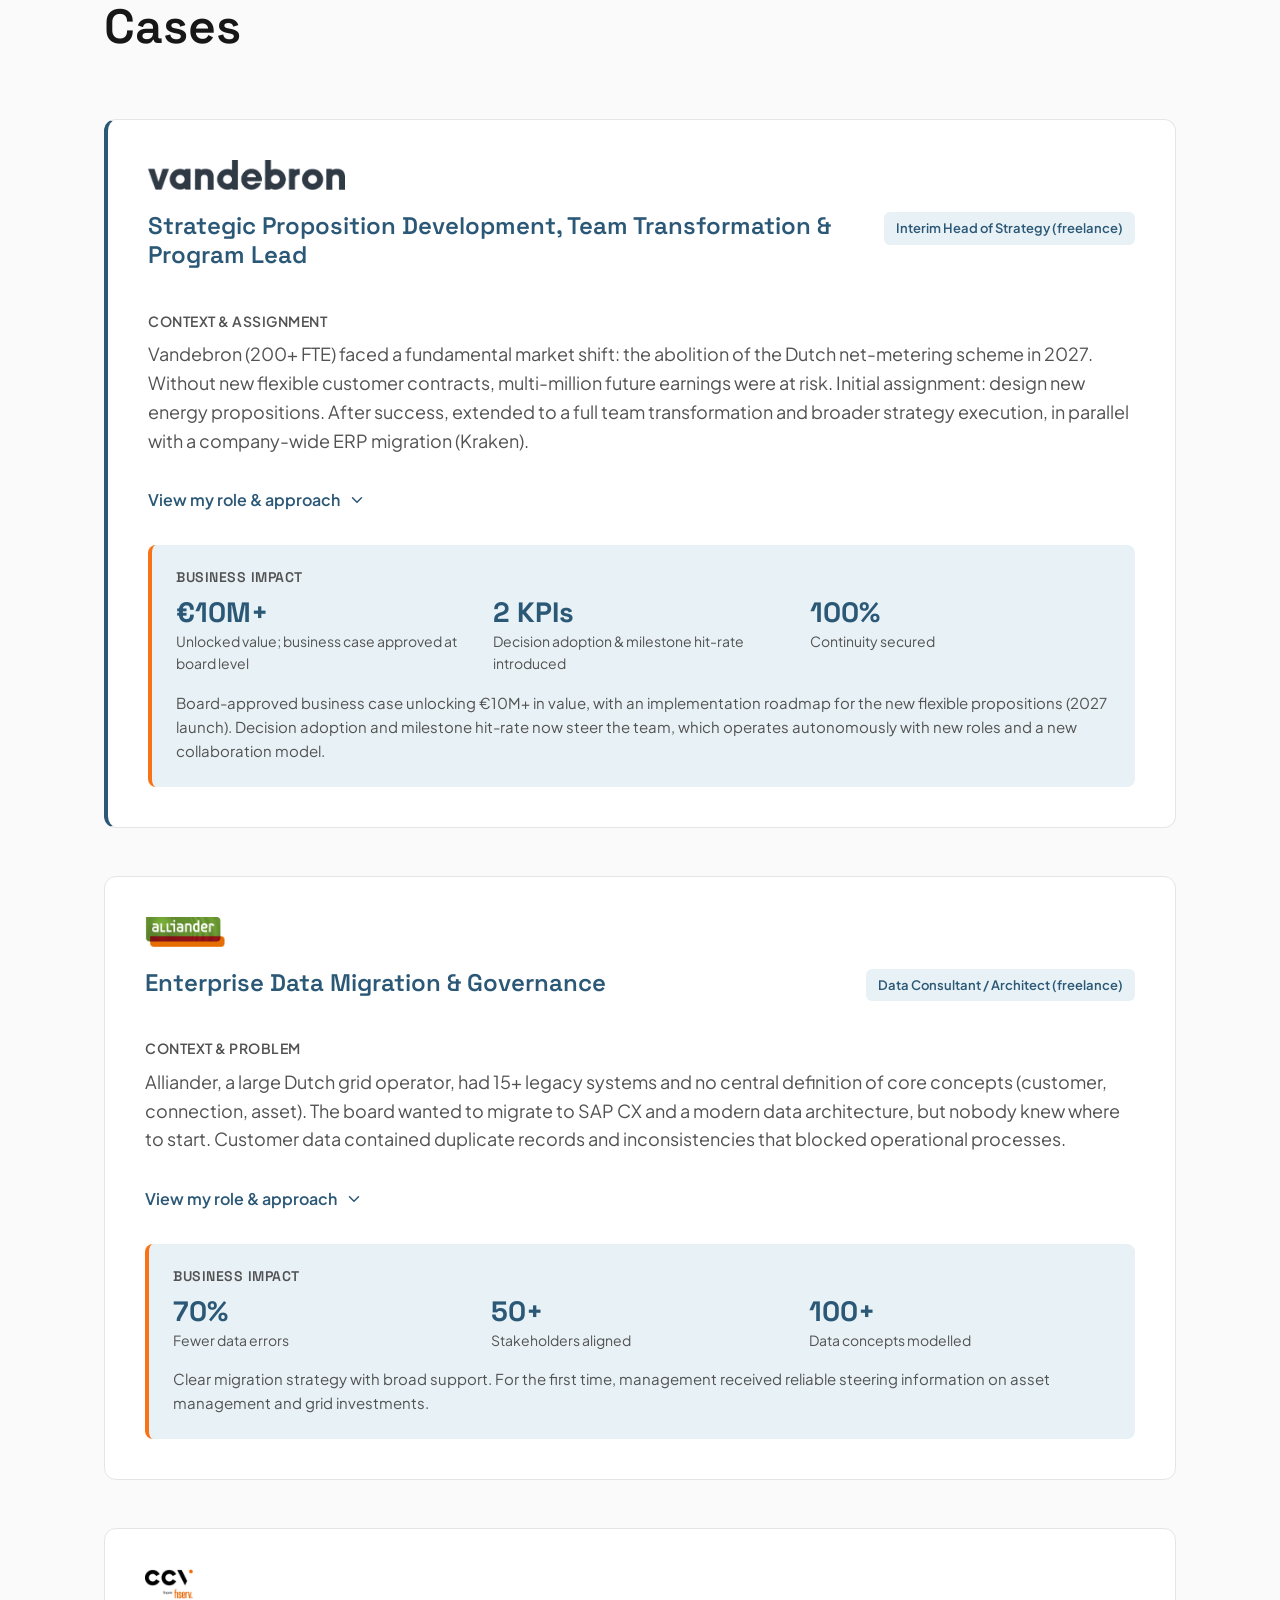
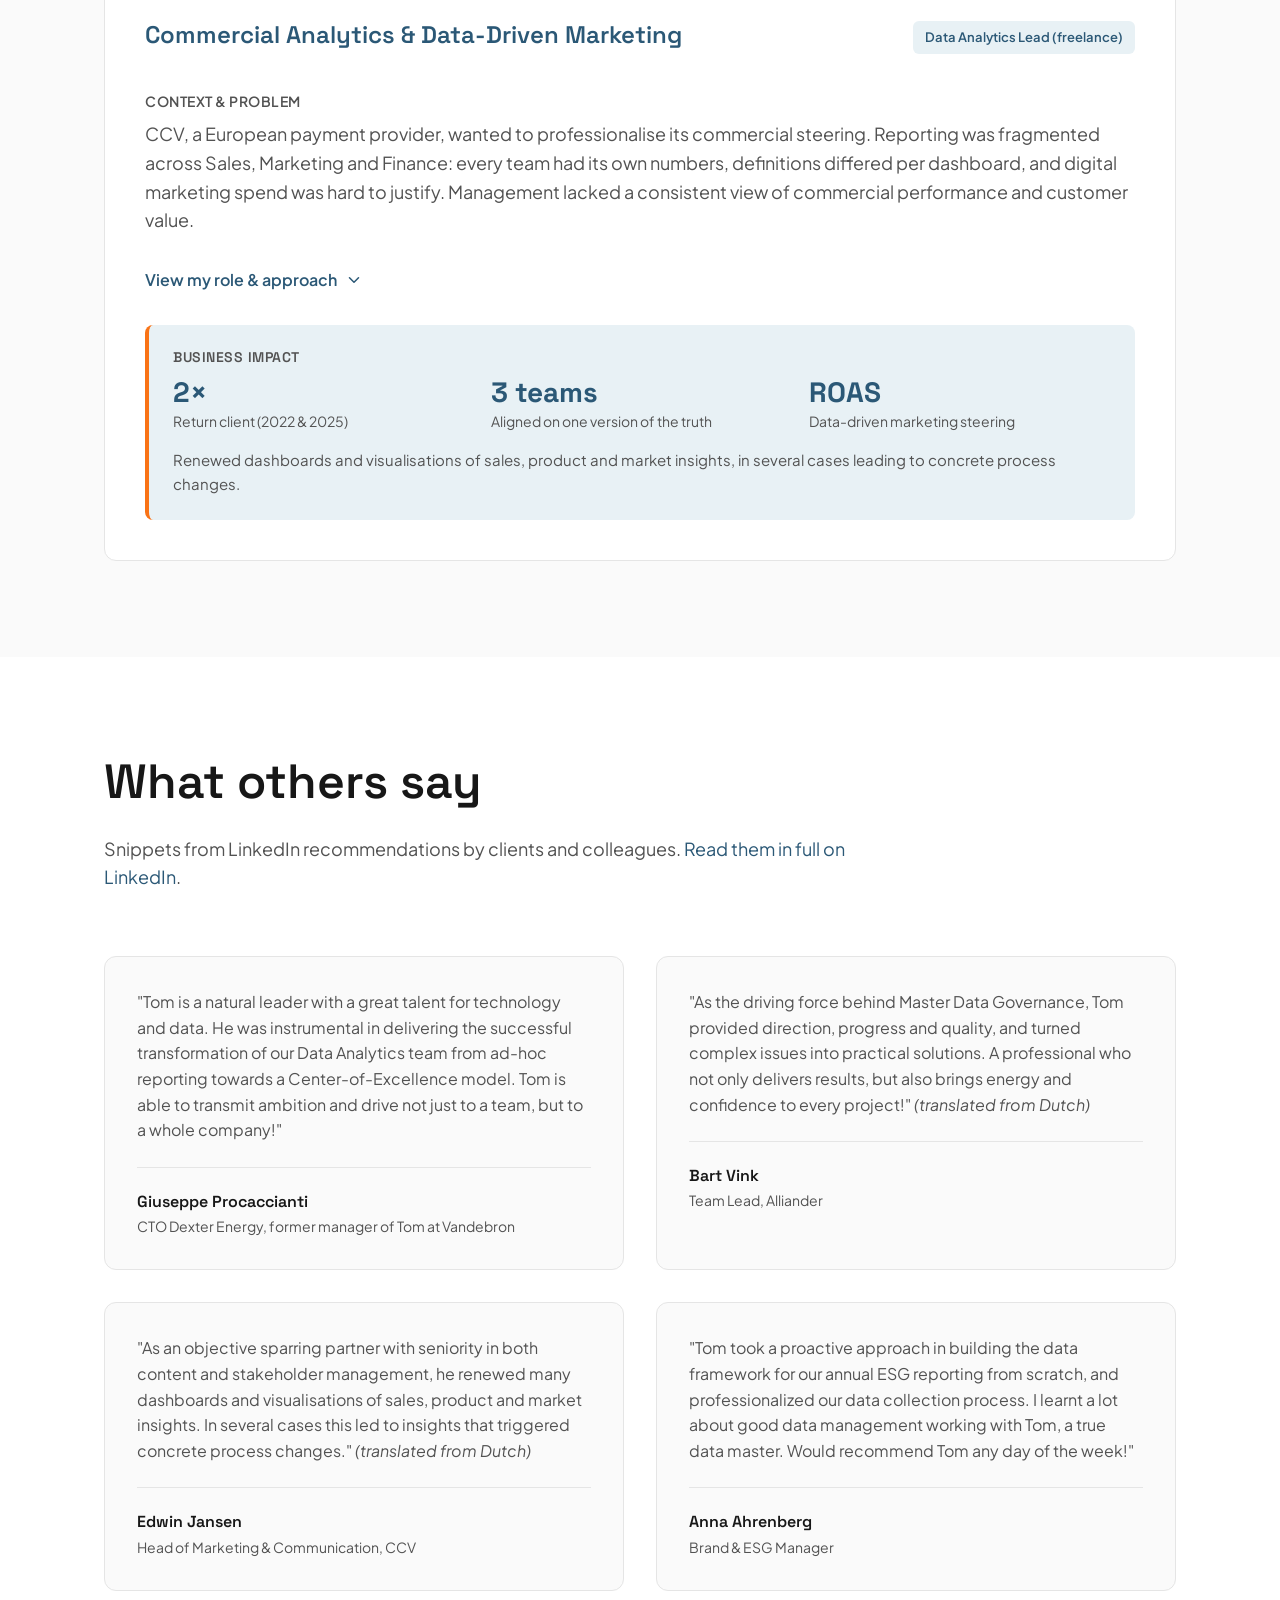
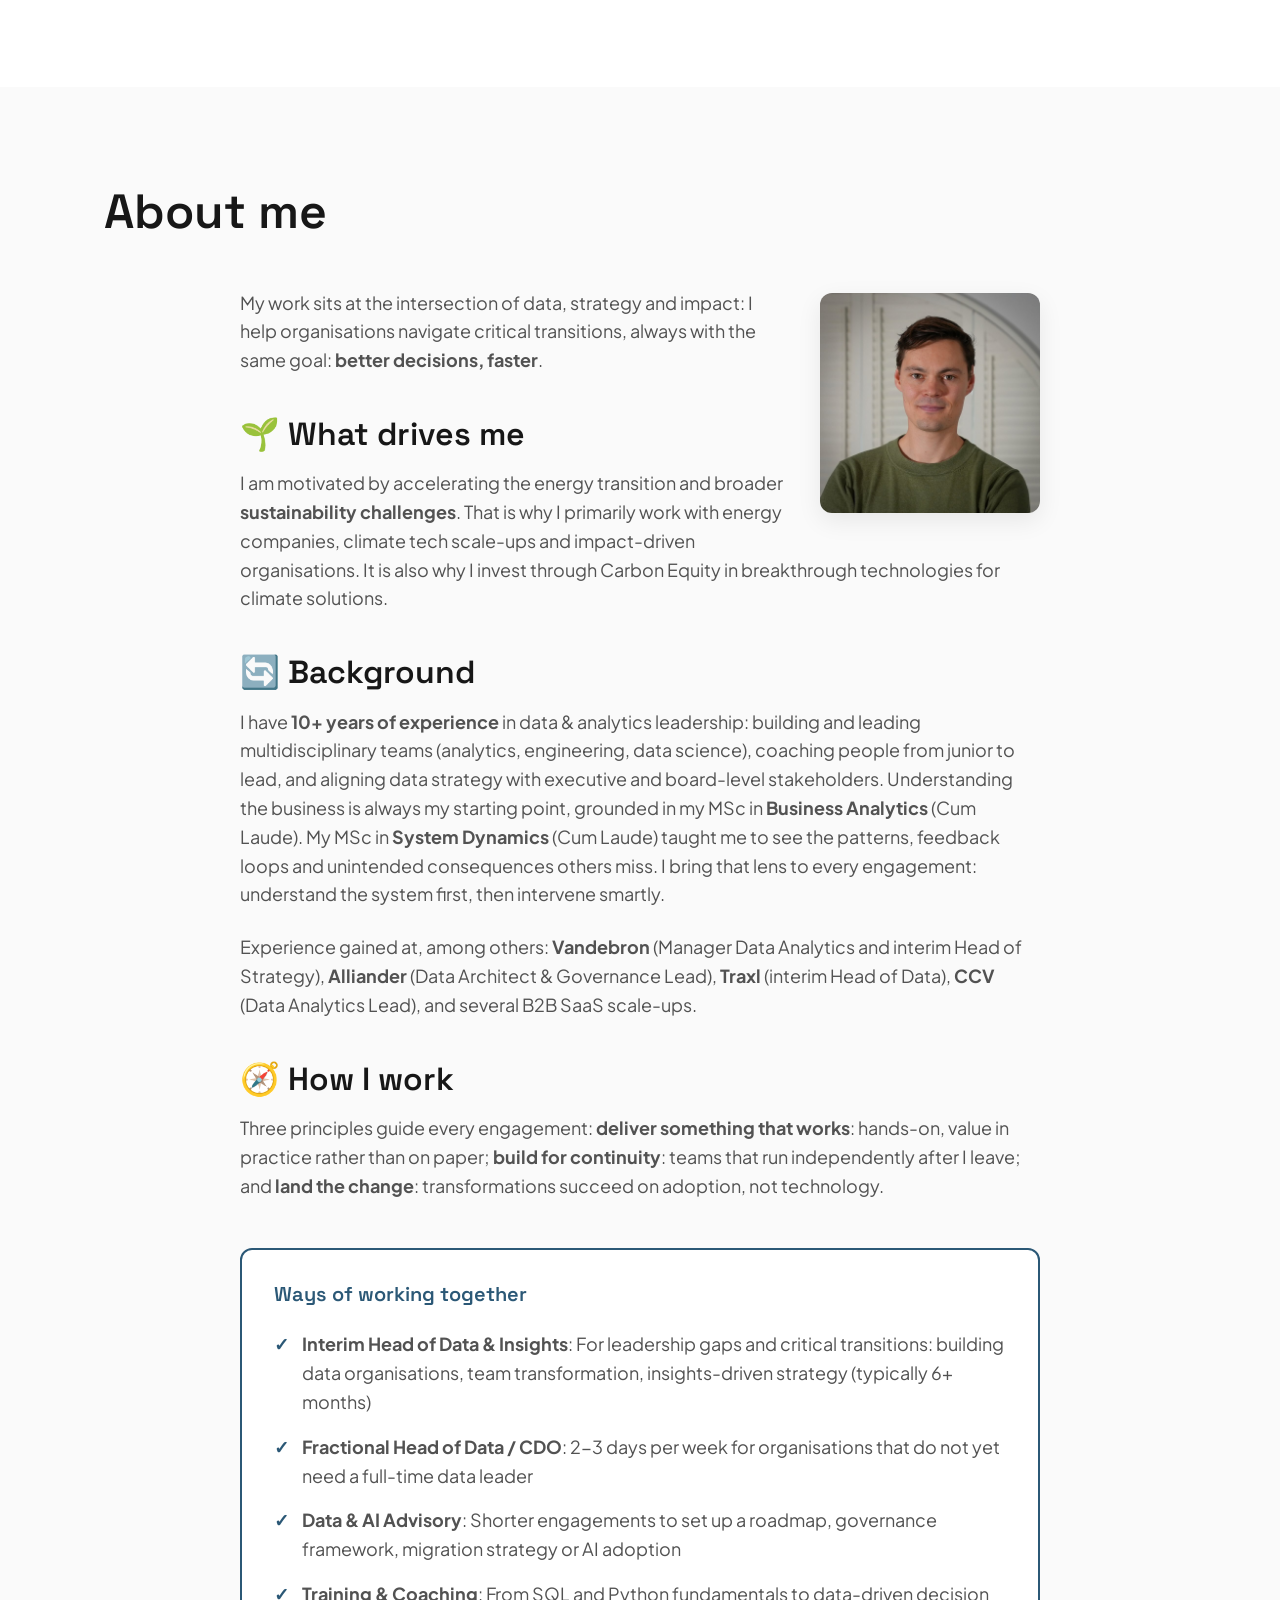
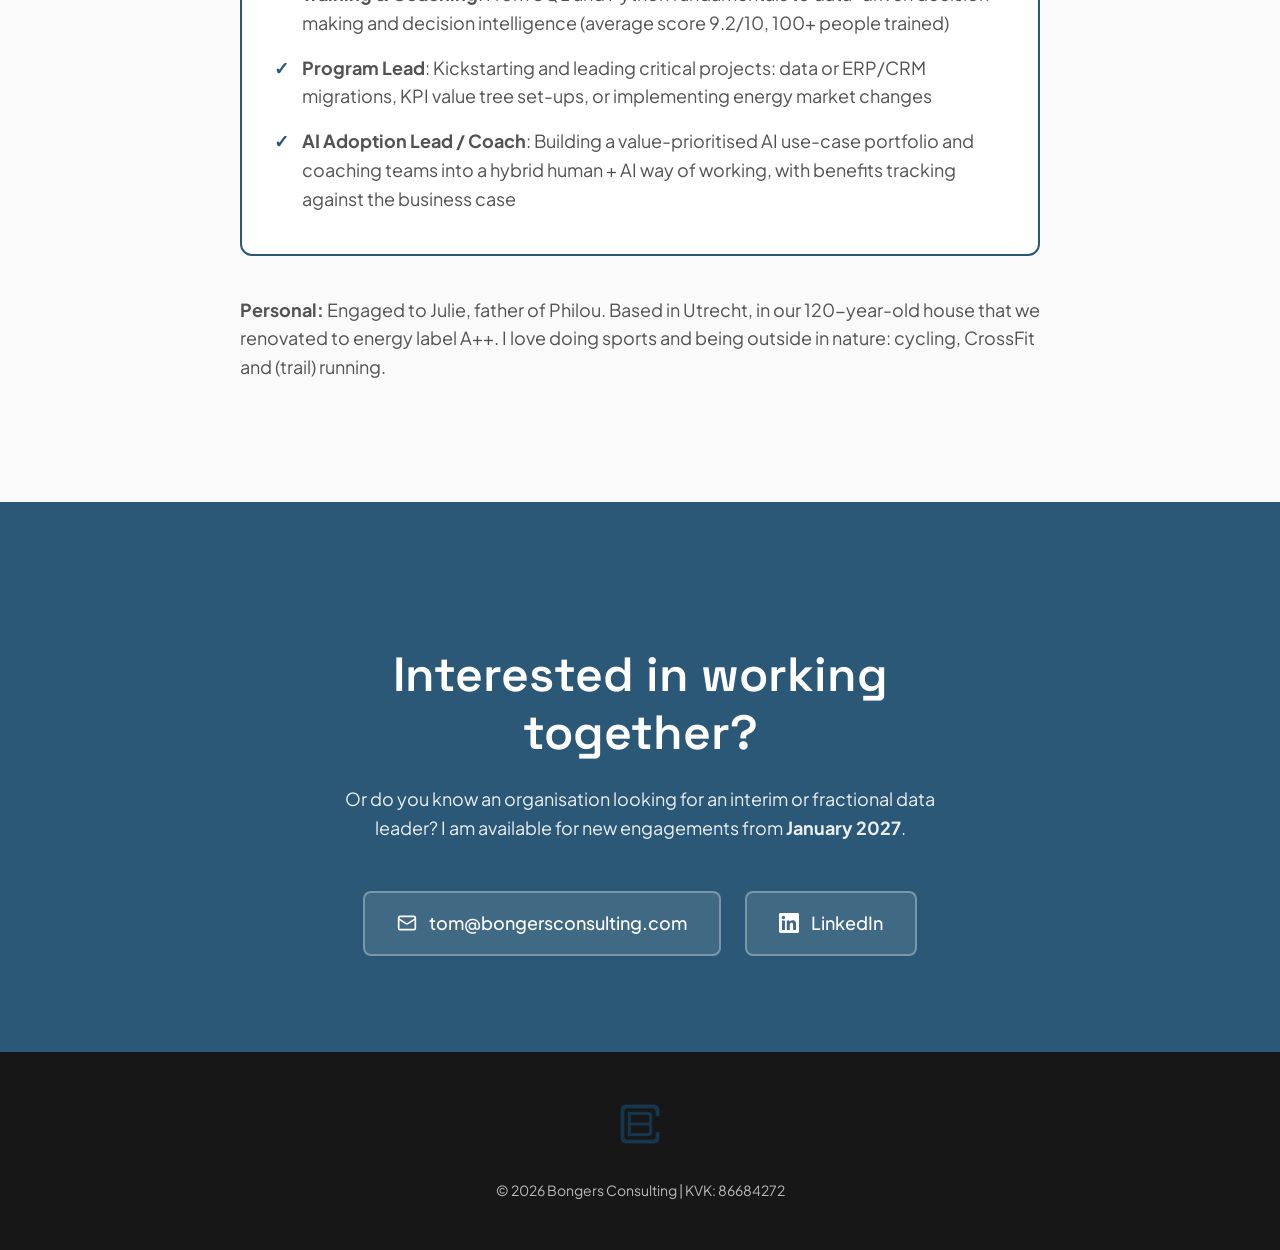
==== commit d39a4491: "feat: reposition to data, analytics & AI; add AI Adoption & Portfolio pillar Repositions from Data &" ====
--- a/index.html
+++ b/index.html
@@ -4,13 +4,13 @@
     <meta charset="UTF-8">
     <meta name="viewport" content="width=device-width, initial-scale=1.0">
     <title>Tom Bongers | Freelance Head of Data & Insights</title>
-    <meta name="description" content="Freelance Head of Data & Insights for sustainable scale-ups and energy companies. I build data organisations and deliver the insights for better strategic decisions. Driven by the energy transition and broader sustainability challenges.">
+    <meta name="description" content="Freelance Head of Data & Insights for sustainable scale-ups and energy companies. I build modern data, analytics and AI capabilities and lead their adoption, so teams make better decisions faster. Driven by the energy transition and broader sustainability challenges.">
 
     <!-- Open Graph (LinkedIn, WhatsApp, Slack) -->
     <meta property="og:type" content="website">
     <meta property="og:url" content="https://bongersconsulting.com">
     <meta property="og:title" content="Tom Bongers | Freelance Head of Data & Insights">
-    <meta property="og:description" content="Interim & fractional data leadership for sustainable scale-ups and energy companies. I build data organisations and deliver the insights for better decisions.">
+    <meta property="og:description" content="Interim & fractional data, analytics & AI leadership for sustainable scale-ups and energy companies. From strategy and platform to AI adoption, so teams make better decisions faster.">
     <meta property="og:image" content="https://bongersconsulting.com/images/og-image.jpg">
     <meta property="og:image:width" content="1200">
     <meta property="og:image:height" content="630">
@@ -21,7 +21,7 @@
     <!-- Twitter Card -->
     <meta name="twitter:card" content="summary_large_image">
     <meta name="twitter:title" content="Tom Bongers | Freelance Head of Data & Insights">
-    <meta name="twitter:description" content="Interim & fractional data leadership for sustainable scale-ups and energy companies. I build data organisations and deliver the insights for better decisions.">
+    <meta name="twitter:description" content="Interim & fractional data, analytics & AI leadership for sustainable scale-ups and energy companies. From strategy and platform to AI adoption, so teams make better decisions faster.">
     <meta name="twitter:image" content="https://bongersconsulting.com/images/og-image.jpg">
 
     <link rel="canonical" href="https://bongersconsulting.com/">
@@ -63,7 +63,7 @@
             "addressCountry": "NL"
         },
         "areaServed": "NL",
-        "knowsAbout": ["Data Strategy", "Data Governance", "Analytics Engineering", "Business Intelligence", "Decision Intelligence", "Machine Learning", "AI Adoption", "Team Leadership", "System Dynamics", "Energy Transition", "SQL", "Python", "Snowflake", "BigQuery", "dbt", "Power BI"]
+        "knowsAbout": ["Data Strategy", "Data Governance", "Data Domains", "Data Stewardship", "Analytics Engineering", "Business Intelligence", "Decision Intelligence", "Machine Learning", "AI Adoption", "AI Portfolio Management", "Responsible AI", "EU AI Act", "GDPR", "Team Leadership", "Operating Model Design", "System Dynamics", "Energy Transition", "SQL", "Python", "Snowflake", "BigQuery", "dbt", "Power BI"]
     }
     </script>
 
@@ -74,7 +74,7 @@
     </script>
 </head>
 <body>
-    <!-- Inline SVG icon definitions (Lucide shapes, ISC license) — no CDN dependency -->
+    <!-- Inline SVG icon definitions (Lucide shapes, ISC license); no CDN dependency -->
     <svg xmlns="http://www.w3.org/2000/svg" style="display:none" aria-hidden="true">
         <defs>
             <symbol id="i-menu" viewBox="0 0 24 24" fill="none" stroke="currentColor" stroke-width="2" stroke-linecap="round" stroke-linejoin="round"><line x1="4" x2="20" y1="6" y2="6"/><line x1="4" x2="20" y1="12" y2="12"/><line x1="4" x2="20" y1="18" y2="18"/></symbol>
@@ -127,7 +127,7 @@
                         <div class="availability-badge"><span class="dot" aria-hidden="true"></span>Available from January 2027</div>
                     </div>
                     <h1>I build data organisations and deliver the insights for better decisions</h1>
-                    <p class="subhead">For sustainable scale-ups and energy companies navigating critical transitions. Whether that means building modern data and analytics capabilities, leading data teams through growth or leadership changes, or translating data into strategic choices. The goal is always the same: better decisions, faster.</p>
+                    <p class="subhead">For sustainable scale-ups and energy companies navigating critical transitions. Whether that means building modern data, analytics and AI capabilities, leading data teams through growth or leadership changes, or translating data into strategic choices. The goal is always the same: better decisions, faster.</p>
                     <p class="supporting-line">10+ years of experience in data &amp; analytics leadership. As (interim) manager, fractional lead and hands-on consultant. Background in System Dynamics (MSc, Cum Laude) &amp; Business Analytics (MSc, Cum Laude). Driven by accelerating the energy transition and broader sustainability challenges.</p>
                     <div class="cta-buttons">
                         <a href="#expertise" class="btn btn-primary">
@@ -169,7 +169,7 @@
     <section id="expertise">
         <div class="container">
             <h2>Expertise as Freelance Head of Data &amp; Insights</h2>
-            <p class="expertise-intro">Data and insights are tools, not the end goal. The end goal is impact: helping organisations grow without losing their mission, scale without creating chaos, and make decisions that compound over time. These are the four pillars I work with:</p>
+            <p class="expertise-intro">Data and insights are tools, not the end goal. The end goal is impact: helping organisations grow without losing their mission, scale without creating chaos, and make decisions that compound over time. These are the five pillars I work with:</p>
 
             <div class="expertise-accordion">
                 <details class="exp-card reveal">
@@ -177,14 +177,14 @@
                         <span class="exp-icon" aria-hidden="true">📋</span>
                         <span class="exp-head">
                             <h3>Data Strategy &amp; Governance</h3>
-                            <p>Vision, roadmaps, ownership, prioritisation, data quality</p>
+                            <p>Vision, roadmaps, data domains, ownership, data quality</p>
                         </span>
                         <svg class="exp-chevron" aria-hidden="true"><use href="#i-chevron-down"/></svg>
                     </summary>
                     <div class="exp-body">
                         <p class="service-problem">You have data, but lack a clear vision. Every department does its own thing, there is no ownership, no priorities. Management does not know what data contributes to.</p>
-                        <p class="service-approach"><strong>What I do:</strong> I develop data strategy, governance frameworks and roadmaps that align with business goals. From shared definitions and data quality KPIs to ownership models and decision-making processes. As a freelance Head of Data &amp; Insights I translate business ambitions into concrete data initiatives with measurable impact.</p>
-                        <p class="service-outcome"><strong>What you get:</strong> A clear strategy for the next 1-3 years. Teams know what is expected of them. Reliable steering information for the executive team.</p>
+                        <p class="service-approach"><strong>What I do:</strong> I develop data strategy, governance frameworks and roadmaps that align with business goals. Beyond definitions and data quality KPIs, that means data domains, clear owners and a workable stewardship model that fits a scale-up, not a bank. I also secure executive sponsorship and the sustained investment that keeps the strategy alive well past quarter one, instead of a deck that lands and stalls.</p>
+                        <p class="service-outcome"><strong>What you get:</strong> A clear strategy for the next 1-3 years, backed by a mandate and funding. Teams know what is expected of them. Reliable steering information for the executive team.</p>
                     </div>
                 </details>
 
@@ -192,15 +192,15 @@
                     <summary>
                         <span class="exp-icon" aria-hidden="true">👥</span>
                         <span class="exp-head">
-                            <h3>Team, Leadership &amp; Analytics</h3>
-                            <p>Interim leadership, hiring, coaching, KPI frameworks, self-service BI</p>
+                            <h3>Team &amp; Leadership</h3>
+                            <p>Interim leadership, hiring, coaching, operating model, federated ways of working</p>
                         </span>
                         <svg class="exp-chevron" aria-hidden="true"><use href="#i-chevron-down"/></svg>
                     </summary>
                     <div class="exp-body">
                         <p class="service-problem">You have a data team, but they never get out of ad-hoc work. You cannot scale and are considering hiring your first Head of Data. Or your data lead is (temporarily) leaving and you do not want to lose momentum.</p>
-                        <p class="service-approach"><strong>What I do:</strong> I build and lead analytics teams: hiring, onboarding, skill development, operating model and delivery routines. I have led teams from 5 to 12 FTE and trained 100+ people; from SQL and Python fundamentals to data-driven decision making and decision intelligence. I set up KPI frameworks, implement self-service BI, and help your first permanent Head of Data succeed. Also available as fractional Head of Data / CDO (2-3 days per week).</p>
-                        <p class="service-outcome"><strong>What you get:</strong> A team that can run independently. Scalable analytics capability. Management that trusts dashboards and analyses.</p>
+                        <p class="service-approach"><strong>What I do:</strong> I build and lead multidisciplinary data teams: hiring, onboarding, skill development and delivery routines. I design the operating model so it scales: central where it has to be, decentral where it can be, a federated (hub-and-spoke) model with clear decision rights and accountability between business, IT and risk. I have led teams from 5 to 12 FTE and coached people from junior to lead, and I help your first permanent Head of Data succeed. Also available as fractional Head of Data / CDO (2-3 days per week).</p>
+                        <p class="service-outcome"><strong>What you get:</strong> A team that can run independently, with an operating model that survives your next growth phase. No dependency on external consultants. Management that trusts the data function.</p>
                     </div>
                 </details>
 
@@ -208,15 +208,15 @@
                     <summary>
                         <span class="exp-icon" aria-hidden="true">🧭</span>
                         <span class="exp-head">
-                            <h3>Strategy, Insights &amp; AI</h3>
-                            <p>Decision intelligence: forecasting, scenario analyses, propositions, AI adoption</p>
+                            <h3>Strategy, Insights &amp; Analytics</h3>
+                            <p>Decision intelligence: forecasting, scenario analysis, pricing, KPI frameworks, self-service BI</p>
                         </span>
                         <svg class="exp-chevron" aria-hidden="true"><use href="#i-chevron-down"/></svg>
                     </summary>
                     <div class="exp-body">
                         <p class="service-problem">You are facing a critical strategic transition (new market, product pivot, proposition development, ERP migration) but lack the insights and the lead to carry those decisions.</p>
-                        <p class="service-approach"><strong>What I do:</strong> As an interim strategy lead with a data background I deliver strategic decisions under tight timelines. Always data-driven: first the analysis (pricing, segmentation, unit economics, forecasts, scenario analyses), then the options. From business cases to implementation roadmaps. I lead cross-functional teams and make sure exec teams get decision-ready recommendations. I also help organisations adopt AI responsibly: from use-case selection and coaching to the data foundation it requires.</p>
-                        <p class="service-outcome"><strong>What you get:</strong> A strategic decision with clear trade-offs, a measurable business case and an implementable roadmap. A team that can continue autonomously after I leave. Examples: proposition development during a market shift (energy), pricing &amp; segmentation, team transformation.</p>
+                        <p class="service-approach"><strong>What I do:</strong> As an interim strategy lead with a data background I turn open questions into decision-ready answers. Always data-driven: first the analysis (pricing, segmentation, unit economics, forecasts, scenario analyses), then the options. I set up KPI frameworks and self-service BI so the organisation can steer on the numbers itself, and I lead cross-functional teams from business case to implementation roadmap.</p>
+                        <p class="service-outcome"><strong>What you get:</strong> A strategic decision with clear trade-offs, a measurable business case and an implementable roadmap. KPI frameworks and dashboards the business actually uses. A team that can continue autonomously after I leave. Examples: proposition development during a market shift (energy), pricing &amp; segmentation, team transformation.</p>
                     </div>
                 </details>
 
@@ -231,8 +231,24 @@
                     </summary>
                     <div class="exp-body">
                         <p class="service-problem">Your legacy systems are being replaced, or you are merging multiple data sources. Migrations often fail because technology and organisation are tackled separately.</p>
-                        <p class="service-approach"><strong>What I do:</strong> I design enterprise data models and guide the full migration: from gap analysis and board presentations to hands-on SQL migration scripts and team coaching. As a freelance Head of Data &amp; Insights I also steer the choices around build vs buy, tooling (Snowflake, Power BI, SAP), and vendor selection. I work well with stakeholders at all levels, from architects to end users.</p>
+                        <p class="service-approach"><strong>What I do:</strong> I design enterprise data models and guide the full migration: from gap analysis and board presentations to hands-on SQL migration scripts and team coaching. As a freelance Head of Data &amp; Insights I also steer build vs buy and the cost efficiency of the platform, tooling (Snowflake, Power BI, SAP) and vendor selection. I work well with stakeholders at all levels, from architects to end users.</p>
                         <p class="service-outcome"><strong>What you get:</strong> Migrations that deliver on time and are widely supported. Data quality frameworks that significantly reduce errors. Teams that truly understand and use the new system. Scalable infrastructure.</p>
+                    </div>
+                </details>
+
+                <details class="exp-card reveal">
+                    <summary>
+                        <span class="exp-icon" aria-hidden="true">🤖</span>
+                        <span class="exp-head">
+                            <h3>AI Adoption &amp; Portfolio</h3>
+                            <p>Human + AI ways of working, use-case portfolio, benefits tracking, responsible by default</p>
+                        </span>
+                        <svg class="exp-chevron" aria-hidden="true"><use href="#i-chevron-down"/></svg>
+                    </summary>
+                    <div class="exp-body">
+                        <p class="service-problem">Everyone is experimenting with AI, but nobody can tell you which use cases actually pay off, or how the work itself is supposed to change. Pilots multiply; production stays empty. The bottleneck is rarely the model. It is adoption.</p>
+                        <p class="service-approach"><strong>What I do:</strong> I build an AI use-case portfolio prioritised by value and feasibility, with staged funding, clear go/no-go gates and benefits tracking against the original business case. And I coach teams into a hybrid human + AI way of working: new routines, new roles, a new division of labour between people and agents, with adoption as the metric that counts. Guardrails (EU AI Act, GDPR, model risk) are built in as a lightweight condition, not as a compliance project.</p>
+                        <p class="service-outcome"><strong>What you get:</strong> A funded portfolio instead of scattered pilots, with realised value tracked against the business case. Teams that genuinely work alongside AI in their daily routines, measured by adoption rather than licences bought.</p>
                     </div>
                 </details>
             </div>
@@ -265,7 +281,7 @@
                         </li>
                         <li>
                             <svg class="icon" aria-hidden="true"><use href="#i-check"/></svg>
-                            <span>You want to get started with AI, but lack the data foundation and someone to guide adoption</span>
+                            <span>Teams are already experimenting with AI, but nobody can tell you which use cases pay off or how the work should change. You want a funded portfolio and real adoption, not scattered pilots</span>
                         </li>
                     </ul>
                 </div>
@@ -316,6 +332,7 @@
                             <li><strong>Strategic proposition development:</strong> Cross-functional analysis (Strategy, Product, Tech, Pricing, Data) for new data-driven propositions: pricing structures, customer segments, unit economics, technical feasibility in Kraken</li>
                             <li><strong>Go/no-go decision framework:</strong> Decision-ready recommendation with visible trade-offs for the exec team: no 50-slide deck, but a clear choice with a multi-million business case</li>
                             <li><strong>Full team redesign:</strong> Restructured the team, added program management and created the new Business Strategy &amp; Insights function, and redefined the collaboration model with other teams (Product, Tech, Commercial)</li>
+                            <li><strong>Insights on privacy-sensitive data:</strong> Used privacy-sensitive smart meter (P4) data under GDPR, privacy-by-design from the start, to build the insights and customer-facing advice behind the new propositions</li>
                             <li><strong>Securing continuity:</strong> Documented all decisions, onboarded and coached new team members, set up a rolling quarterly cycle for strategy and planning</li>
                         </ul>
                         </div>
@@ -325,19 +342,19 @@
                         <h5>Business Impact</h5>
                         <div class="impact-metrics">
                             <div class="metric">
-                                <div class="metric-value">2027</div>
-                                <div class="metric-label">New flexible contracts live</div>
-                            </div>
-                            <div class="metric">
-                                <div class="metric-value">8+ mo</div>
-                                <div class="metric-label">Interim period</div>
+                                <div class="metric-value">€10M+</div>
+                                <div class="metric-label">Unlocked value; business case approved at board level</div>
+                            </div>
+                            <div class="metric">
+                                <div class="metric-value">2 KPIs</div>
+                                <div class="metric-label">Decision adoption &amp; milestone hit-rate introduced</div>
                             </div>
                             <div class="metric">
                                 <div class="metric-value">100%</div>
                                 <div class="metric-label">Continuity secured</div>
                             </div>
                         </div>
-                        <p style="margin-top: 16px; color: var(--text-secondary); font-size: 15px;">Clear implementation roadmap for flexible contracts (2027 launch). Transformed team with new roles and collaboration model, ready to operate autonomously.</p>
+                        <p style="margin-top: 16px; color: var(--text-secondary); font-size: 15px;">Board-approved business case unlocking €10M+ in value, with an implementation roadmap for the new flexible propositions (2027 launch). Decision adoption and milestone hit-rate now steer the team, which operates autonomously with new roles and a new collaboration model.</p>
                     </div>
                 </div>
 
@@ -361,7 +378,7 @@
                             <li>Created an enterprise customer data model (100+ concepts, relations, dependencies) using enterprise architecture tools</li>
                             <li>Gap analysis between the current state and the SAP CX target architecture</li>
                             <li>Presented the business case and migration roadmap at board level</li>
-                            <li>Designed a data governance framework: practical, not bureaucratic: ownership models, definition frameworks, quality KPIs, privacy-by-design</li>
+                            <li>Designed a data governance framework that is practical, not bureaucratic: data domains with clear owners, a workable stewardship model, definition frameworks, quality KPIs and privacy-by-design for privacy-sensitive customer and metering data, including smart meter (P4) data under GDPR</li>
                             <li>Built a deduplication tool and MDM features (hands-on development)</li>
                             <li>Facilitated workshops with 50+ stakeholders to anchor adoption</li>
                         </ul>
@@ -476,7 +493,7 @@
                 </div>
 
                 <div class="testimonial-card reveal">
-                    <p class="testimonial-quote">"Tom took a proactive approach in building the data framework for our annual ESG reporting from scratch, and professionalized our data collection process. I learnt a lot about good data management working with Tom — a true data master. Would recommend Tom any day of the week!"</p>
+                    <p class="testimonial-quote">"Tom took a proactive approach in building the data framework for our annual ESG reporting from scratch, and professionalized our data collection process. I learnt a lot about good data management working with Tom, a true data master. Would recommend Tom any day of the week!"</p>
                     <div class="testimonial-author">
                         <div class="author-info">
                             <h5>Anna Ahrenberg</h5>
@@ -515,6 +532,7 @@
                         <li><strong>Data &amp; AI Advisory</strong>: Shorter engagements to set up a roadmap, governance framework, migration strategy or AI adoption</li>
                         <li><strong>Training &amp; Coaching</strong>: From SQL and Python fundamentals to data-driven decision making and decision intelligence (average score 9.2/10, 100+ people trained)</li>
                         <li><strong>Program Lead</strong>: Kickstarting and leading critical projects: data or ERP/CRM migrations, KPI value tree set-ups, or implementing energy market changes</li>
+                        <li><strong>AI Adoption Lead / Coach</strong>: Building a value-prioritised AI use-case portfolio and coaching teams into a hybrid human + AI way of working, with benefits tracking against the business case</li>
                     </ul>
                 </div>
 
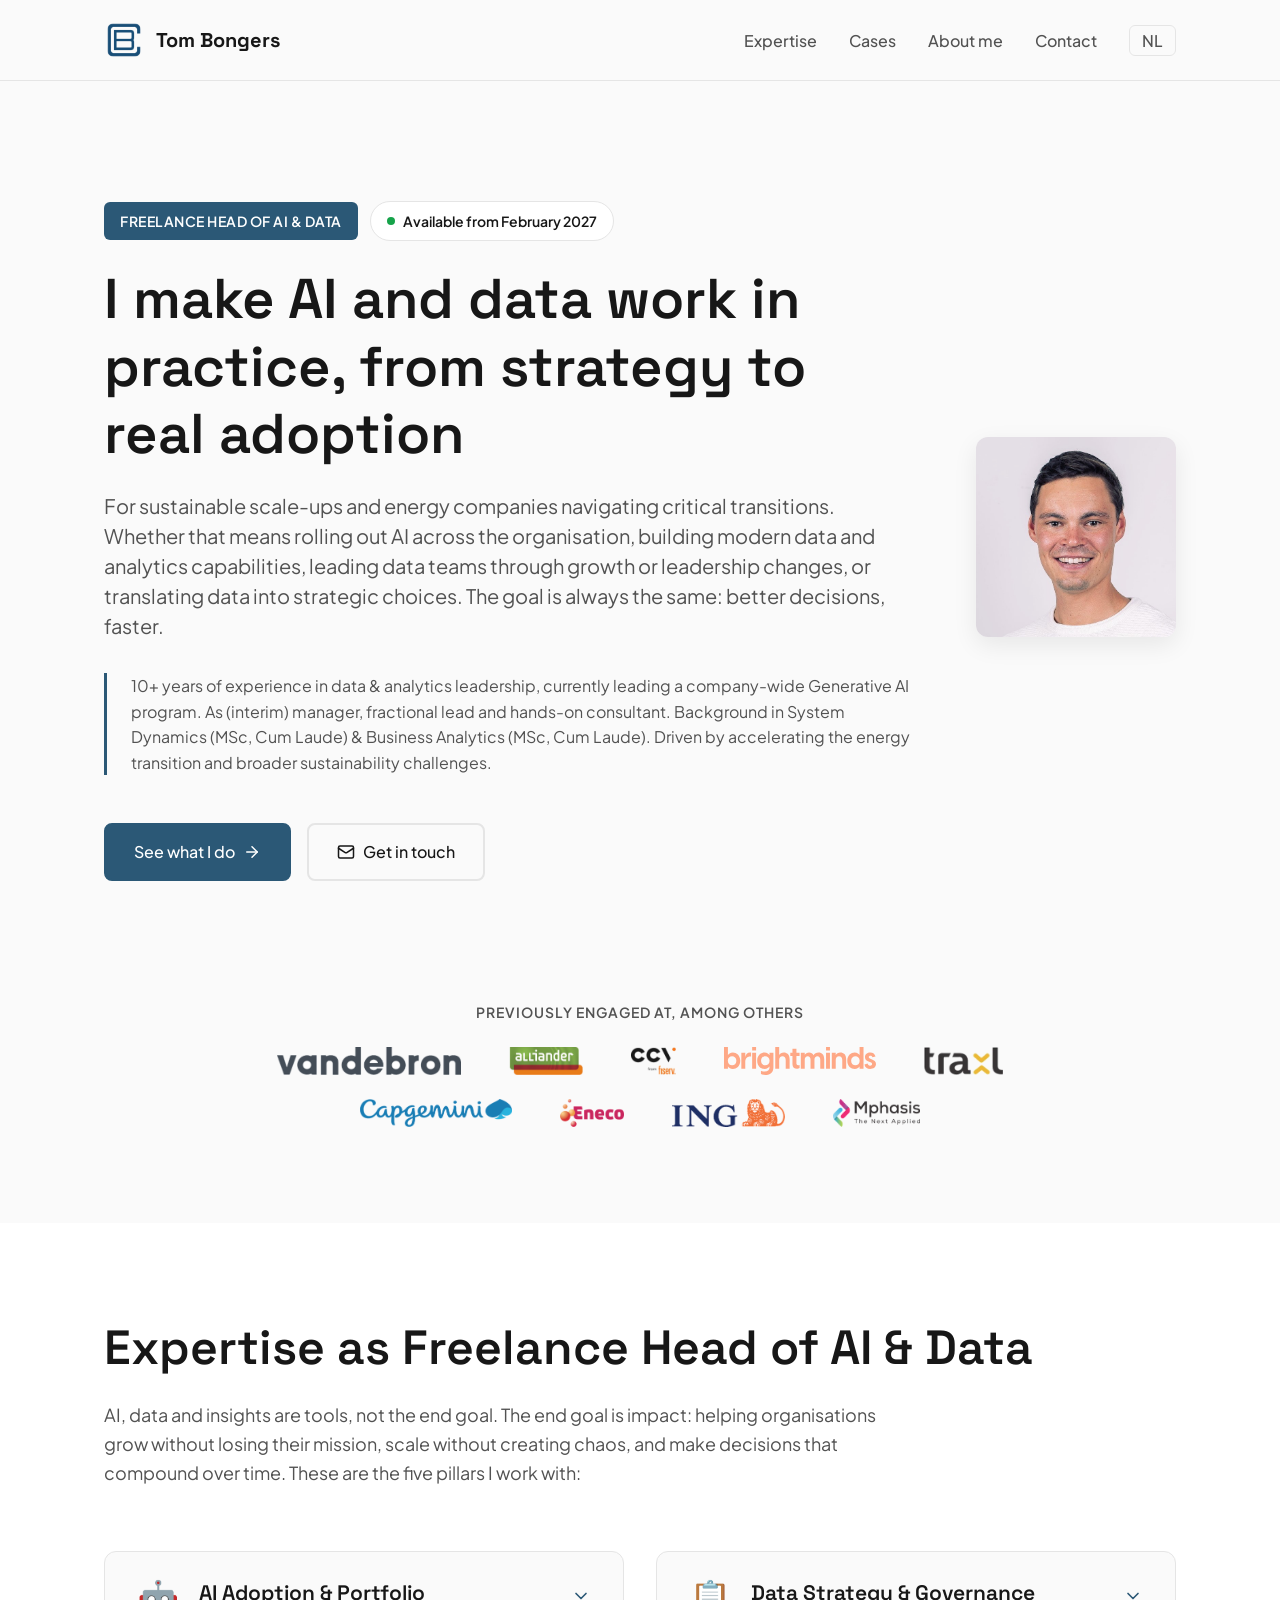
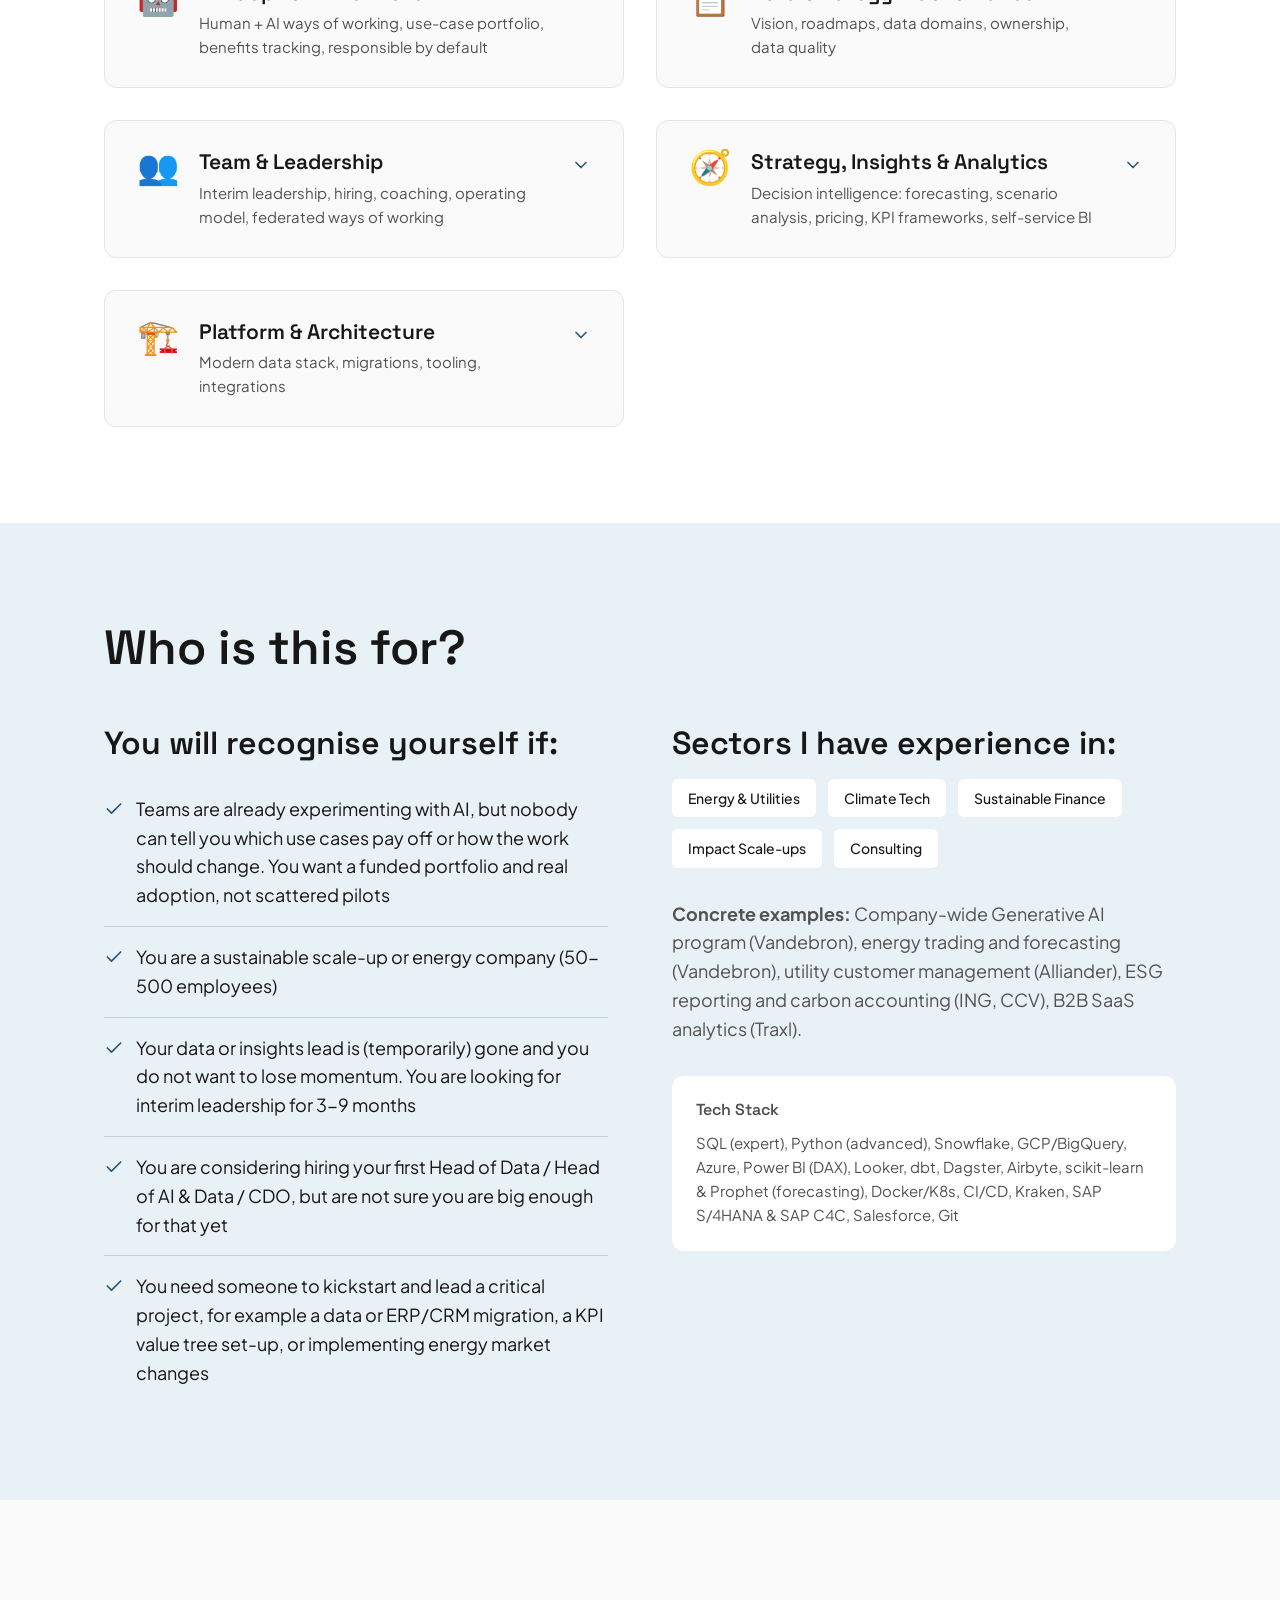
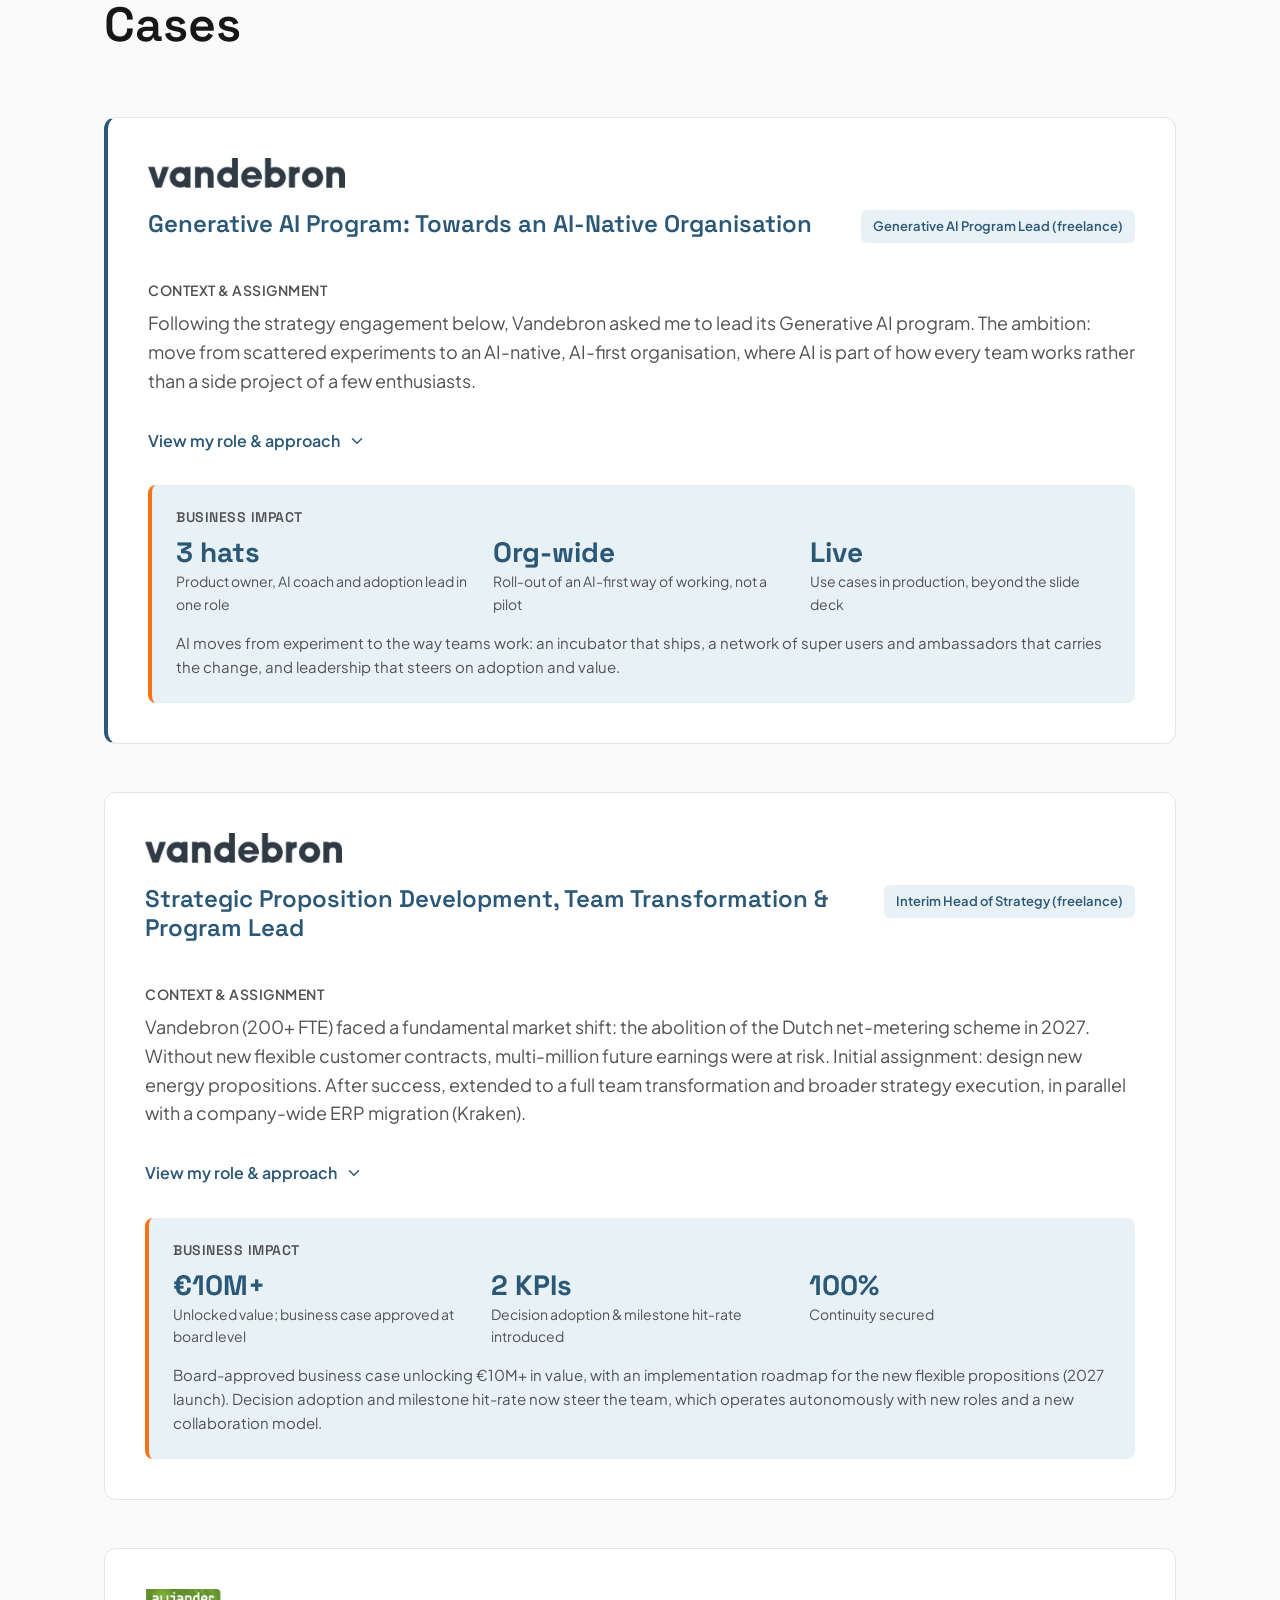
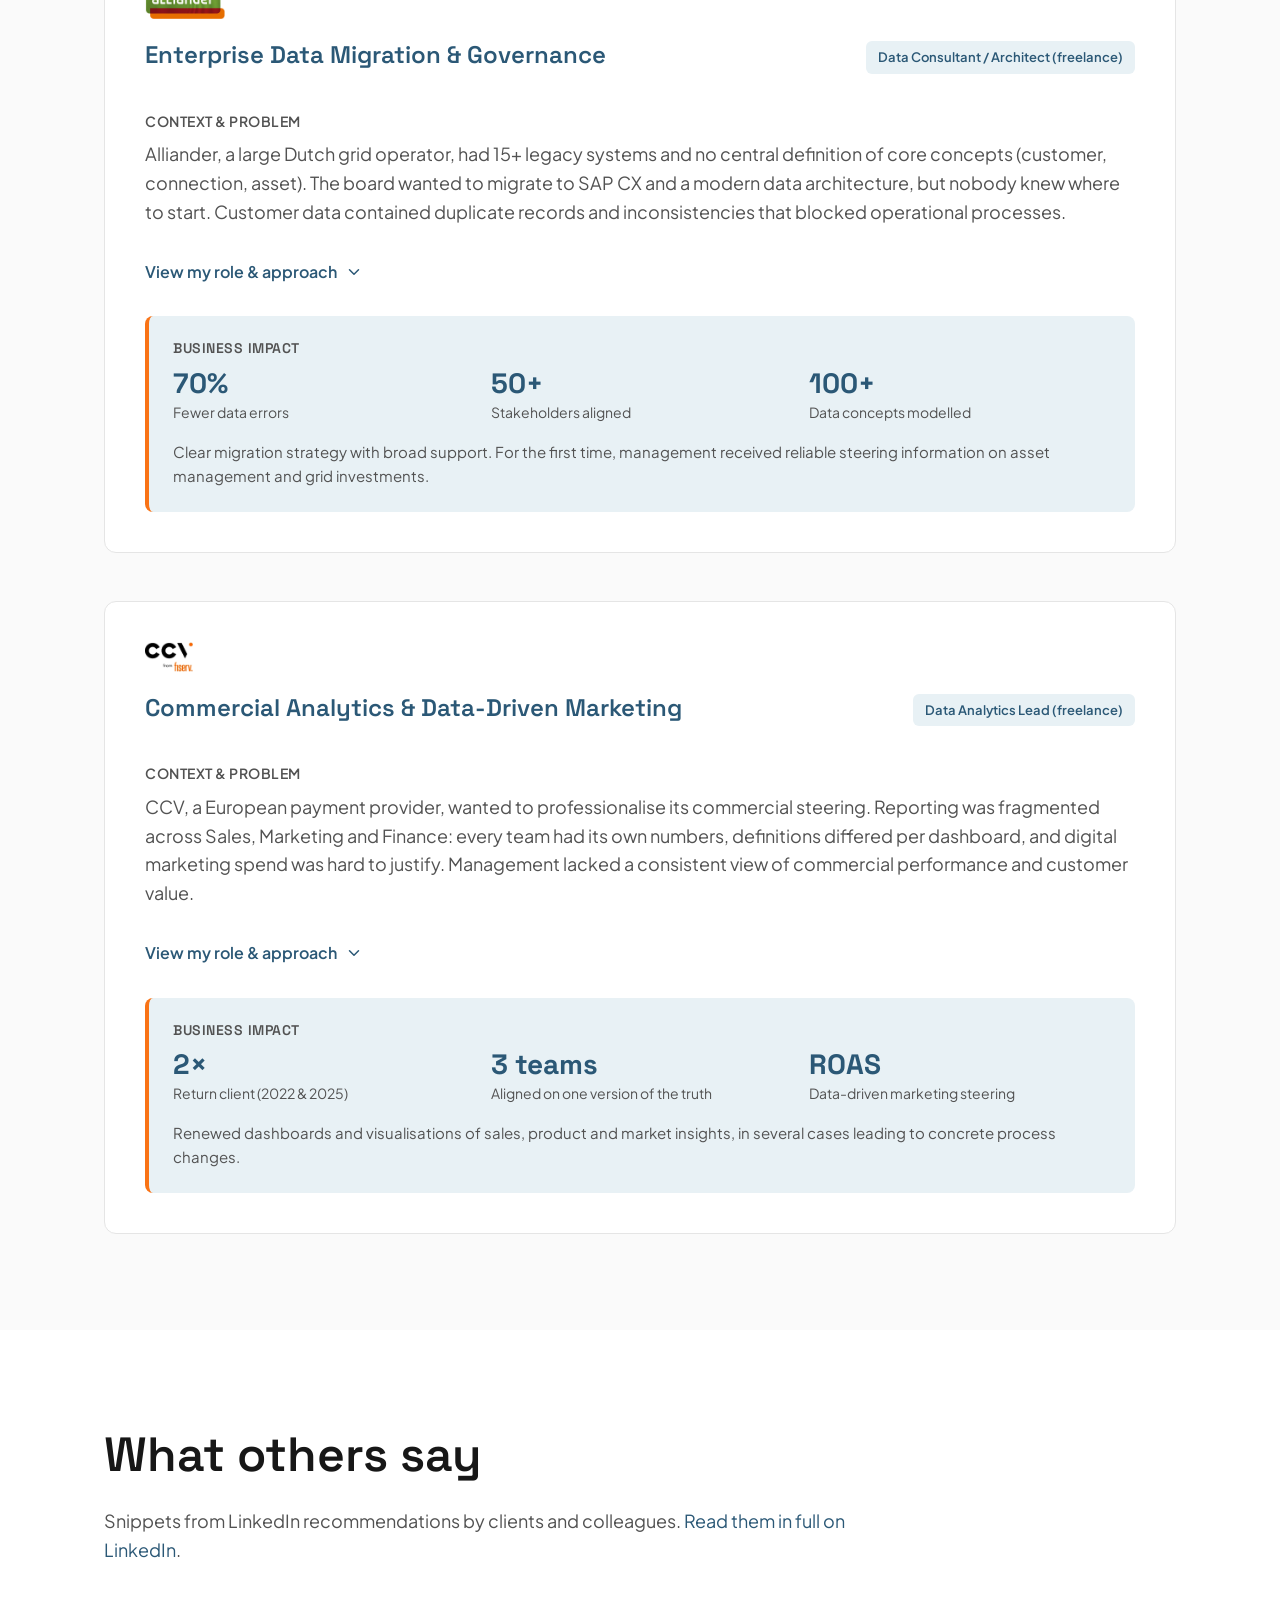
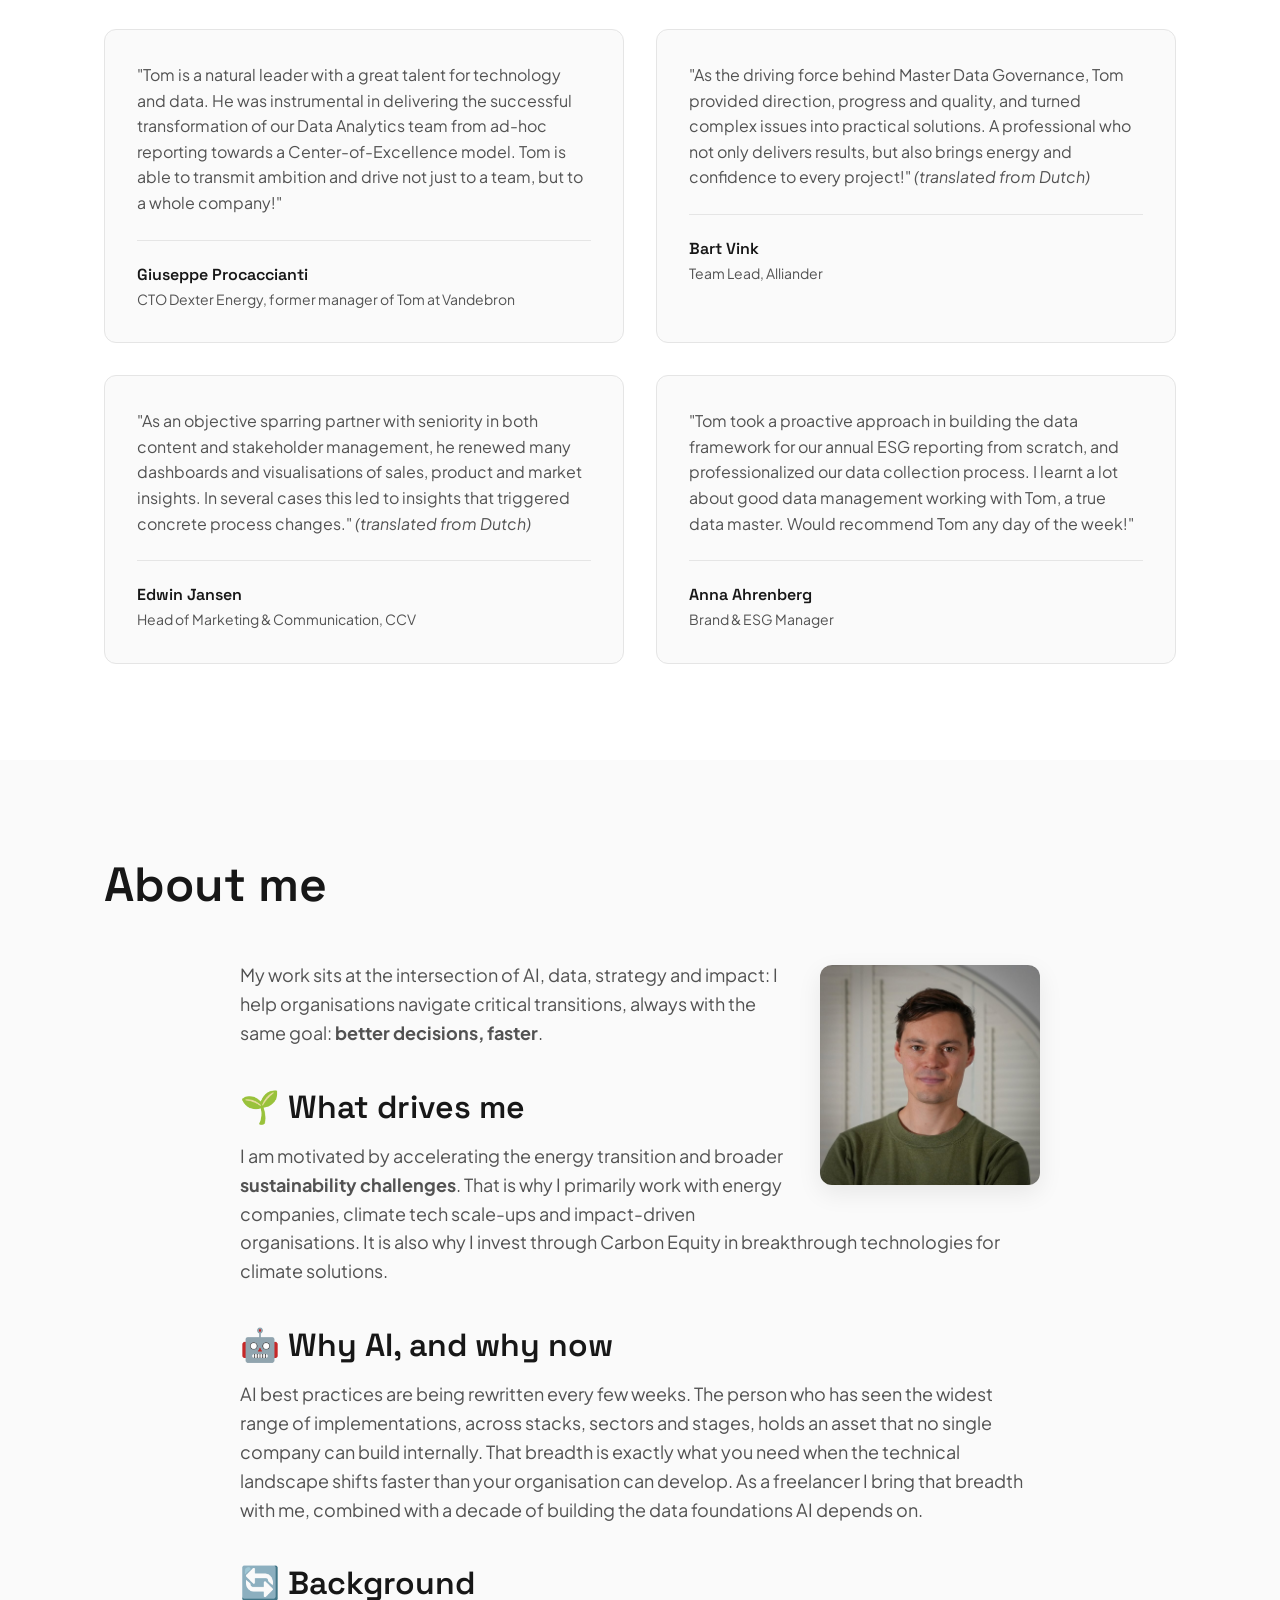
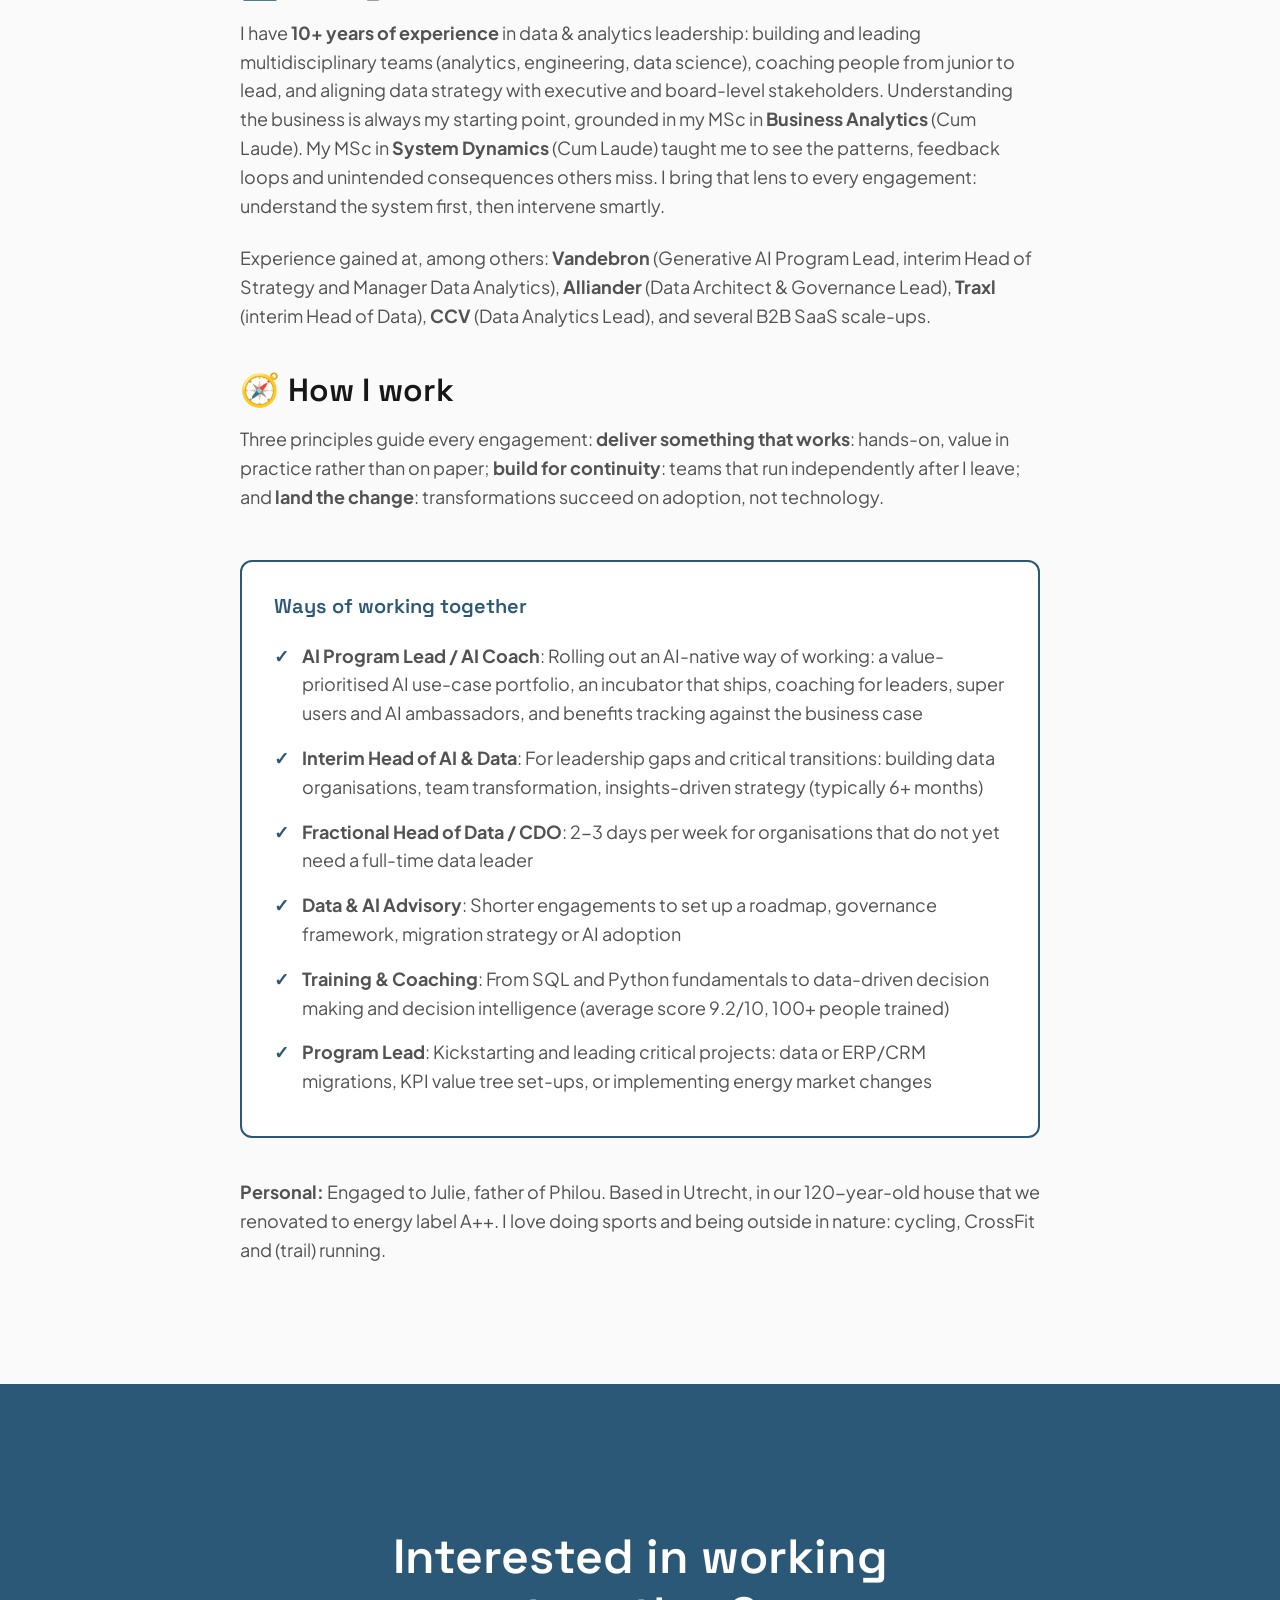
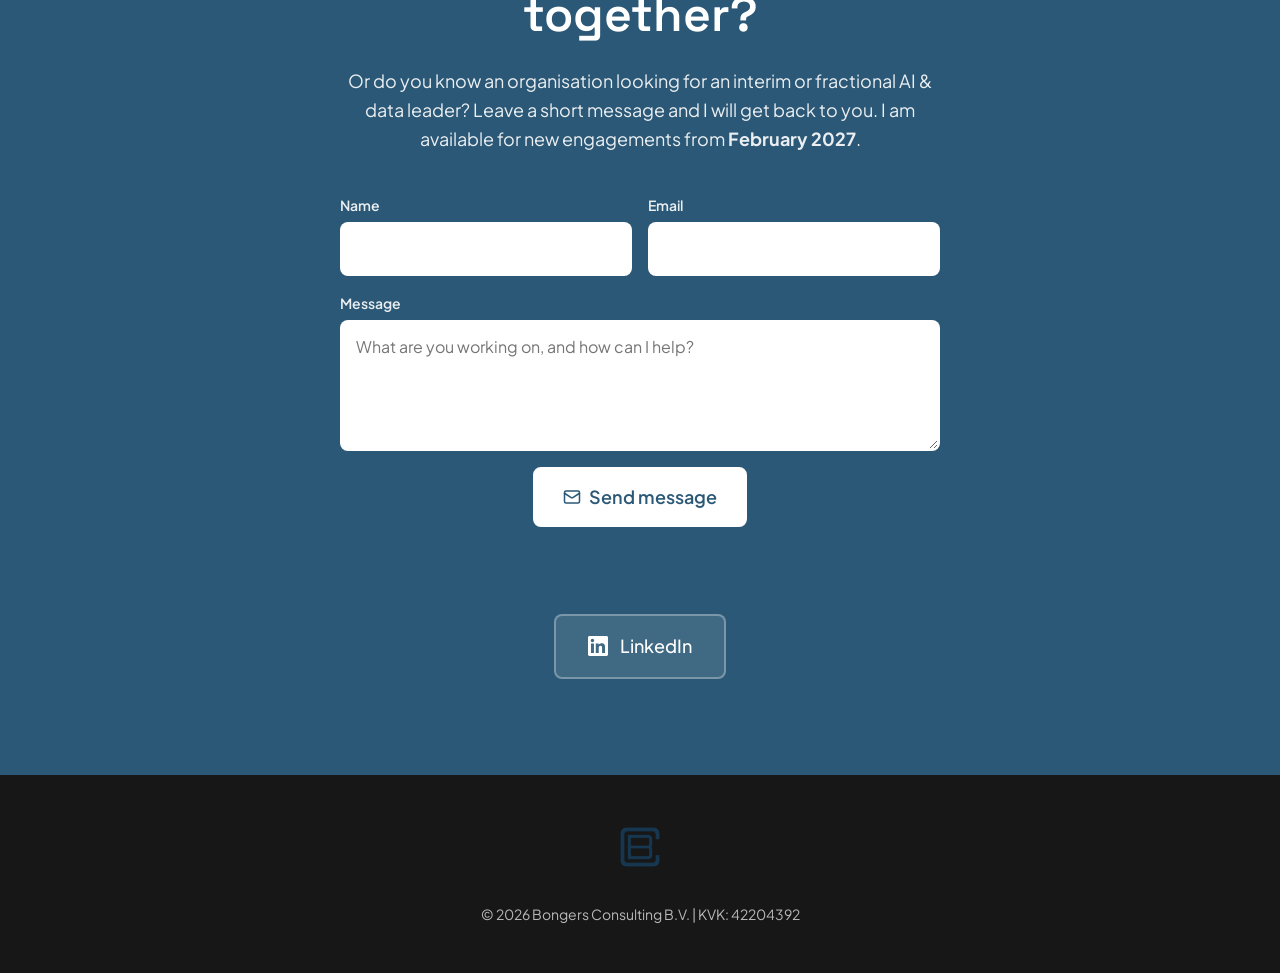
==== commit 1ccef221: "Reposition to Head of AI & Data, add contact form, update BV details - Replace public email address " ====
--- a/index.html
+++ b/index.html
@@ -3,25 +3,25 @@
 <head>
     <meta charset="UTF-8">
     <meta name="viewport" content="width=device-width, initial-scale=1.0">
-    <title>Tom Bongers | Freelance Head of Data & Insights</title>
-    <meta name="description" content="Freelance Head of Data & Insights for sustainable scale-ups and energy companies. I build modern data, analytics and AI capabilities and lead their adoption, so teams make better decisions faster. Driven by the energy transition and broader sustainability challenges.">
+    <title>Tom Bongers | Freelance Head of AI & Data</title>
+    <meta name="description" content="Freelance Head of AI & Data for sustainable scale-ups and energy companies. I lead AI adoption and build the data foundations underneath, from AI strategy and use-case portfolio to an AI-native way of working, so teams make better decisions faster. Driven by the energy transition and broader sustainability challenges.">
 
     <!-- Open Graph (LinkedIn, WhatsApp, Slack) -->
     <meta property="og:type" content="website">
     <meta property="og:url" content="https://bongersconsulting.com">
-    <meta property="og:title" content="Tom Bongers | Freelance Head of Data & Insights">
-    <meta property="og:description" content="Interim & fractional data, analytics & AI leadership for sustainable scale-ups and energy companies. From strategy and platform to AI adoption, so teams make better decisions faster.">
+    <meta property="og:title" content="Tom Bongers | Freelance Head of AI & Data">
+    <meta property="og:description" content="Interim & fractional AI & data leadership for sustainable scale-ups and energy companies. From AI strategy and adoption to the data foundations underneath, so teams make better decisions faster.">
     <meta property="og:image" content="https://bongersconsulting.com/images/og-image.jpg">
     <meta property="og:image:width" content="1200">
     <meta property="og:image:height" content="630">
-    <meta property="og:image:alt" content="Tom Bongers, Freelance Head of Data & Insights, bongersconsulting.com">
+    <meta property="og:image:alt" content="Tom Bongers, Freelance Head of AI & Data, bongersconsulting.com">
     <meta property="og:locale" content="en_US">
     <meta property="og:site_name" content="Bongers Consulting">
 
     <!-- Twitter Card -->
     <meta name="twitter:card" content="summary_large_image">
-    <meta name="twitter:title" content="Tom Bongers | Freelance Head of Data & Insights">
-    <meta name="twitter:description" content="Interim & fractional data, analytics & AI leadership for sustainable scale-ups and energy companies. From strategy and platform to AI adoption, so teams make better decisions faster.">
+    <meta name="twitter:title" content="Tom Bongers | Freelance Head of AI & Data">
+    <meta name="twitter:description" content="Interim & fractional AI & data leadership for sustainable scale-ups and energy companies. From AI strategy and adoption to the data foundations underneath, so teams make better decisions faster.">
     <meta name="twitter:image" content="https://bongersconsulting.com/images/og-image.jpg">
 
     <link rel="canonical" href="https://bongersconsulting.com/">
@@ -47,14 +47,13 @@
         "@context": "https://schema.org",
         "@type": "Person",
         "name": "Tom Bongers",
-        "jobTitle": "Freelance Head of Data & Insights",
+        "jobTitle": "Freelance Head of AI & Data",
         "url": "https://bongersconsulting.com",
         "image": "https://bongersconsulting.com/images/profile-photo.jpg",
-        "email": "mailto:tom@bongersconsulting.com",
         "sameAs": ["https://www.linkedin.com/in/tombongers/"],
         "worksFor": {
             "@type": "Organization",
-            "name": "Bongers Consulting",
+            "name": "Bongers Consulting B.V.",
             "url": "https://bongersconsulting.com"
         },
         "address": {
@@ -63,7 +62,7 @@
             "addressCountry": "NL"
         },
         "areaServed": "NL",
-        "knowsAbout": ["Data Strategy", "Data Governance", "Data Domains", "Data Stewardship", "Analytics Engineering", "Business Intelligence", "Decision Intelligence", "Machine Learning", "AI Adoption", "AI Portfolio Management", "Responsible AI", "EU AI Act", "GDPR", "Team Leadership", "Operating Model Design", "System Dynamics", "Energy Transition", "SQL", "Python", "Snowflake", "BigQuery", "dbt", "Power BI"]
+        "knowsAbout": ["AI Strategy", "Generative AI", "AI Adoption", "AI Coaching", "Data Strategy", "Data Governance", "Data Domains", "Data Stewardship", "Analytics Engineering", "Business Intelligence", "Decision Intelligence", "Machine Learning", "AI Portfolio Management", "Responsible AI", "EU AI Act", "GDPR", "Team Leadership", "Operating Model Design", "System Dynamics", "Energy Transition", "SQL", "Python", "Snowflake", "BigQuery", "dbt", "Power BI"]
     }
     </script>
 
@@ -123,20 +122,20 @@
             <div class="hero-content">
                 <div class="hero-text">
                     <div class="hero-badges">
-                        <div class="role-label">Freelance Head of Data &amp; Insights</div>
-                        <div class="availability-badge"><span class="dot" aria-hidden="true"></span>Available from January 2027</div>
-                    </div>
-                    <h1>I build data organisations and deliver the insights for better decisions</h1>
-                    <p class="subhead">For sustainable scale-ups and energy companies navigating critical transitions. Whether that means building modern data, analytics and AI capabilities, leading data teams through growth or leadership changes, or translating data into strategic choices. The goal is always the same: better decisions, faster.</p>
-                    <p class="supporting-line">10+ years of experience in data &amp; analytics leadership. As (interim) manager, fractional lead and hands-on consultant. Background in System Dynamics (MSc, Cum Laude) &amp; Business Analytics (MSc, Cum Laude). Driven by accelerating the energy transition and broader sustainability challenges.</p>
+                        <div class="role-label">Freelance Head of AI &amp; Data</div>
+                        <div class="availability-badge"><span class="dot" aria-hidden="true"></span>Available from February 2027</div>
+                    </div>
+                    <h1>I make AI and data work in practice, from strategy to real adoption</h1>
+                    <p class="subhead">For sustainable scale-ups and energy companies navigating critical transitions. Whether that means rolling out AI across the organisation, building modern data and analytics capabilities, leading data teams through growth or leadership changes, or translating data into strategic choices. The goal is always the same: better decisions, faster.</p>
+                    <p class="supporting-line">10+ years of experience in data &amp; analytics leadership, currently leading a company-wide Generative AI program. As (interim) manager, fractional lead and hands-on consultant. Background in System Dynamics (MSc, Cum Laude) &amp; Business Analytics (MSc, Cum Laude). Driven by accelerating the energy transition and broader sustainability challenges.</p>
                     <div class="cta-buttons">
                         <a href="#expertise" class="btn btn-primary">
                             See what I do
                             <svg class="icon" aria-hidden="true"><use href="#i-arrow-right"/></svg>
                         </a>
-                        <a href="mailto:tom@bongersconsulting.com" class="btn btn-secondary" data-umami-event="email">
+                        <a href="#contact" class="btn btn-secondary" data-umami-event="cta-contact">
                             <svg class="icon" aria-hidden="true"><use href="#i-mail"/></svg>
-                            Send an email
+                            Get in touch
                         </a>
                     </div>
                 </div>
@@ -168,10 +167,26 @@
     <!-- Expertise Section -->
     <section id="expertise">
         <div class="container">
-            <h2>Expertise as Freelance Head of Data &amp; Insights</h2>
-            <p class="expertise-intro">Data and insights are tools, not the end goal. The end goal is impact: helping organisations grow without losing their mission, scale without creating chaos, and make decisions that compound over time. These are the five pillars I work with:</p>
+            <h2>Expertise as Freelance Head of AI &amp; Data</h2>
+            <p class="expertise-intro">AI, data and insights are tools, not the end goal. The end goal is impact: helping organisations grow without losing their mission, scale without creating chaos, and make decisions that compound over time. These are the five pillars I work with:</p>
 
             <div class="expertise-accordion">
+                <details class="exp-card reveal">
+                    <summary>
+                        <span class="exp-icon" aria-hidden="true">🤖</span>
+                        <span class="exp-head">
+                            <h3>AI Adoption &amp; Portfolio</h3>
+                            <p>Human + AI ways of working, use-case portfolio, benefits tracking, responsible by default</p>
+                        </span>
+                        <svg class="exp-chevron" aria-hidden="true"><use href="#i-chevron-down"/></svg>
+                    </summary>
+                    <div class="exp-body">
+                        <p class="service-problem">Everyone is experimenting with AI, but nobody can tell you which use cases actually pay off, or how the work itself is supposed to change. Pilots multiply; production stays empty. The bottleneck is rarely the model. It is adoption.</p>
+                        <p class="service-approach"><strong>Why me:</strong> I have shaped AI strategies and translate technical complexity into actionable recommendations. More importantly, I have seen real execution of AI projects, way beyond the slide deck: as Generative AI Program Lead at Vandebron I combine three roles: product owner of the AI incubator team, coach for AI super users, business leaders and AI ambassadors, and lead of the program that rolls out an AI-native, AI-first way of working across the organisation.</p>
+                        <p class="service-approach"><strong>What I do:</strong> I build an AI use-case portfolio prioritised by value and feasibility, with staged funding, clear go/no-go gates and benefits tracking against the original business case. And I coach teams into a hybrid human + AI way of working: new routines, new roles, a new division of labour between people and agents, with adoption as the metric that counts. Guardrails (EU AI Act, GDPR, model risk) are built in as a lightweight condition, not as a compliance project.</p>
+                        <p class="service-outcome"><strong>What you get:</strong> A funded portfolio instead of scattered pilots, with realised value tracked against the business case. Teams that genuinely work alongside AI in their daily routines, measured by adoption rather than licences bought.</p>
+                    </div>
+                </details>
                 <details class="exp-card reveal">
                     <summary>
                         <span class="exp-icon" aria-hidden="true">📋</span>
@@ -231,26 +246,11 @@
                     </summary>
                     <div class="exp-body">
                         <p class="service-problem">Your legacy systems are being replaced, or you are merging multiple data sources. Migrations often fail because technology and organisation are tackled separately.</p>
-                        <p class="service-approach"><strong>What I do:</strong> I design enterprise data models and guide the full migration: from gap analysis and board presentations to hands-on SQL migration scripts and team coaching. As a freelance Head of Data &amp; Insights I also steer build vs buy and the cost efficiency of the platform, tooling (Snowflake, Power BI, SAP) and vendor selection. I work well with stakeholders at all levels, from architects to end users.</p>
+                        <p class="service-approach"><strong>What I do:</strong> I design enterprise data models and guide the full migration: from gap analysis and board presentations to hands-on SQL migration scripts and team coaching. As a freelance Head of AI &amp; Data I also steer build vs buy and the cost efficiency of the platform, tooling (Snowflake, Power BI, SAP) and vendor selection. I work well with stakeholders at all levels, from architects to end users.</p>
                         <p class="service-outcome"><strong>What you get:</strong> Migrations that deliver on time and are widely supported. Data quality frameworks that significantly reduce errors. Teams that truly understand and use the new system. Scalable infrastructure.</p>
                     </div>
                 </details>
 
-                <details class="exp-card reveal">
-                    <summary>
-                        <span class="exp-icon" aria-hidden="true">🤖</span>
-                        <span class="exp-head">
-                            <h3>AI Adoption &amp; Portfolio</h3>
-                            <p>Human + AI ways of working, use-case portfolio, benefits tracking, responsible by default</p>
-                        </span>
-                        <svg class="exp-chevron" aria-hidden="true"><use href="#i-chevron-down"/></svg>
-                    </summary>
-                    <div class="exp-body">
-                        <p class="service-problem">Everyone is experimenting with AI, but nobody can tell you which use cases actually pay off, or how the work itself is supposed to change. Pilots multiply; production stays empty. The bottleneck is rarely the model. It is adoption.</p>
-                        <p class="service-approach"><strong>What I do:</strong> I build an AI use-case portfolio prioritised by value and feasibility, with staged funding, clear go/no-go gates and benefits tracking against the original business case. And I coach teams into a hybrid human + AI way of working: new routines, new roles, a new division of labour between people and agents, with adoption as the metric that counts. Guardrails (EU AI Act, GDPR, model risk) are built in as a lightweight condition, not as a compliance project.</p>
-                        <p class="service-outcome"><strong>What you get:</strong> A funded portfolio instead of scattered pilots, with realised value tracked against the business case. Teams that genuinely work alongside AI in their daily routines, measured by adoption rather than licences bought.</p>
-                    </div>
-                </details>
             </div>
         </div>
     </section>
@@ -263,6 +263,10 @@
                 <div class="recognition">
                     <h3>You will recognise yourself if:</h3>
                     <ul class="recognition-list">
+                        <li>
+                            <svg class="icon" aria-hidden="true"><use href="#i-check"/></svg>
+                            <span>Teams are already experimenting with AI, but nobody can tell you which use cases pay off or how the work should change. You want a funded portfolio and real adoption, not scattered pilots</span>
+                        </li>
                         <li>
                             <svg class="icon" aria-hidden="true"><use href="#i-check"/></svg>
                             <span>You are a sustainable scale-up or energy company (50-500 employees)</span>
@@ -273,15 +277,11 @@
                         </li>
                         <li>
                             <svg class="icon" aria-hidden="true"><use href="#i-check"/></svg>
-                            <span>You are considering hiring your first Head of Data / Head of Data &amp; Insights / CDO, but are not sure you are big enough for that yet</span>
+                            <span>You are considering hiring your first Head of Data / Head of AI &amp; Data / CDO, but are not sure you are big enough for that yet</span>
                         </li>
                         <li>
                             <svg class="icon" aria-hidden="true"><use href="#i-check"/></svg>
                             <span>You need someone to kickstart and lead a critical project, for example a data or ERP/CRM migration, a KPI value tree set-up, or implementing energy market changes</span>
-                        </li>
-                        <li>
-                            <svg class="icon" aria-hidden="true"><use href="#i-check"/></svg>
-                            <span>Teams are already experimenting with AI, but nobody can tell you which use cases pay off or how the work should change. You want a funded portfolio and real adoption, not scattered pilots</span>
                         </li>
                     </ul>
                 </div>
@@ -295,7 +295,7 @@
                         <span class="tag">Impact Scale-ups</span>
                         <span class="tag">Consulting</span>
                     </div>
-                    <p style="color: var(--text-secondary); margin-top: 16px;"><strong>Concrete examples:</strong> Energy trading and forecasting (Vandebron), utility customer management (Alliander), ESG reporting and carbon accounting (ING, CCV), B2B SaaS analytics (Traxl).</p>
+                    <p style="color: var(--text-secondary); margin-top: 16px;"><strong>Concrete examples:</strong> Company-wide Generative AI program (Vandebron), energy trading and forecasting (Vandebron), utility customer management (Alliander), ESG reporting and carbon accounting (ING, CCV), B2B SaaS analytics (Traxl).</p>
 
                     <div class="tech-stack">
                         <h5>Tech Stack</h5>
@@ -314,6 +314,50 @@
                 <div class="case-card reveal" style="border-left: 4px solid var(--accent-primary);">
                     <img src="images/clients/vandebron.png" alt="Vandebron logo" class="case-logo" loading="lazy">
                     <div class="case-header">
+                        <h3 class="case-title">Generative AI Program: Towards an AI-Native Organisation</h3>
+                        <div class="case-role">Generative AI Program Lead (freelance)</div>
+                    </div>
+
+                    <div class="case-section">
+                        <div class="case-label">Context &amp; Assignment</div>
+                        <p>Following the strategy engagement below, Vandebron asked me to lead its Generative AI program. The ambition: move from scattered experiments to an AI-native, AI-first organisation, where AI is part of how every team works rather than a side project of a few enthusiasts.</p>
+                    </div>
+
+                    <details class="case-details">
+                        <summary>View my role &amp; approach <svg class="exp-chevron" aria-hidden="true"><use href="#i-chevron-down"/></svg></summary>
+                        <div class="case-section">
+                        <p>The role combines three hats, deliberately. Together they close the loop between what gets built, who uses it and whether the work actually changes:</p>
+                        <ul>
+                            <li><strong>Product Owner, AI incubator team:</strong> Prioritise and deliver AI use cases from idea to production, gated on value and feasibility rather than hype</li>
+                            <li><strong>AI coach:</strong> Coach AI super users, business leaders and AI ambassadors to redesign their own work with AI, so expertise spreads through the organisation instead of sitting in one team</li>
+                            <li><strong>AI adoption program lead:</strong> Roll out the AI-native, AI-first way of working across the organisation: adoption routines, enablement, guardrails (EU AI Act, GDPR) and tracking adoption and value rather than licences</li>
+                        </ul>
+                        </div>
+                    </details>
+
+                    <div class="case-impact">
+                        <h5>Business Impact</h5>
+                        <div class="impact-metrics">
+                            <div class="metric">
+                                <div class="metric-value">3 hats</div>
+                                <div class="metric-label">Product owner, AI coach and adoption lead in one role</div>
+                            </div>
+                            <div class="metric">
+                                <div class="metric-value">Org-wide</div>
+                                <div class="metric-label">Roll-out of an AI-first way of working, not a pilot</div>
+                            </div>
+                            <div class="metric">
+                                <div class="metric-value">Live</div>
+                                <div class="metric-label">Use cases in production, beyond the slide deck</div>
+                            </div>
+                        </div>
+                        <p style="margin-top: 16px; color: var(--text-secondary); font-size: 15px;">AI moves from experiment to the way teams work: an incubator that ships, a network of super users and ambassadors that carries the change, and leadership that steers on adoption and value.</p>
+                    </div>
+                </div>
+
+                <div class="case-card reveal">
+                    <img src="images/clients/vandebron.png" alt="Vandebron logo" class="case-logo" loading="lazy">
+                    <div class="case-header">
                         <h3 class="case-title">Strategic Proposition Development, Team Transformation &amp; Program Lead</h3>
                         <div class="case-role">Interim Head of Strategy (freelance)</div>
                     </div>
@@ -326,7 +370,7 @@
                     <details class="case-details">
                         <summary>View my role &amp; approach <svg class="exp-chevron" aria-hidden="true"><use href="#i-chevron-down"/></svg></summary>
                         <div class="case-section">
-                        <p>As interim Head of Strategy I lead the consumer strategy team (business insights, pricing &amp; program management). It is a strongly analytics-driven role: insights determine the strategy. I deliver strategic decisions and organisational change:</p>
+                        <p>As interim Head of Strategy I led the consumer strategy team (business insights, pricing &amp; program management). It is a strongly analytics-driven role: insights determine the strategy. I delivered strategic decisions and organisational change:</p>
                         <ul>
                             <li><strong>Stabilising the team &amp; creating momentum:</strong> Set up the operating model and delivery routines, KPI framework (decision adoption, milestone hit-rate), clear decision rights. The team did not need a strategy reboot, but did need direction</li>
                             <li><strong>Strategic proposition development:</strong> Cross-functional analysis (Strategy, Product, Tech, Pricing, Data) for new data-driven propositions: pricing structures, customer segments, unit economics, technical feasibility in Kraken</li>
@@ -511,15 +555,18 @@
             <h2>About me</h2>
             <div class="about-content">
                 <img src="images/profile-photo-2.jpg" alt="Tom Bongers" class="about-photo" width="220" height="220" loading="lazy">
-                <p>My work sits at the intersection of data, strategy and impact: I help organisations navigate critical transitions, always with the same goal: <strong>better decisions, faster</strong>.</p>
+                <p>My work sits at the intersection of AI, data, strategy and impact: I help organisations navigate critical transitions, always with the same goal: <strong>better decisions, faster</strong>.</p>
 
                 <h3 style="margin-top: 40px; margin-bottom: 16px;">🌱 What drives me</h3>
                 <p>I am motivated by accelerating the energy transition and broader <strong>sustainability challenges</strong>. That is why I primarily work with energy companies, climate tech scale-ups and impact-driven organisations. It is also why I invest through Carbon Equity in breakthrough technologies for climate solutions.</p>
 
+                <h3 style="margin-top: 40px; margin-bottom: 16px;">🤖 Why AI, and why now</h3>
+                <p>AI best practices are being rewritten every few weeks. The person who has seen the widest range of implementations, across stacks, sectors and stages, holds an asset that no single company can build internally. That breadth is exactly what you need when the technical landscape shifts faster than your organisation can develop. As a freelancer I bring that breadth with me, combined with a decade of building the data foundations AI depends on.</p>
+
                 <h3 style="margin-top: 40px; margin-bottom: 16px;">🔄 Background</h3>
                 <p>I have <strong>10+ years of experience</strong> in data &amp; analytics leadership: building and leading multidisciplinary teams (analytics, engineering, data science), coaching people from junior to lead, and aligning data strategy with executive and board-level stakeholders. Understanding the business is always my starting point, grounded in my MSc in <strong>Business Analytics</strong> (Cum Laude). My MSc in <strong>System Dynamics</strong> (Cum Laude) taught me to see the patterns, feedback loops and unintended consequences others miss. I bring that lens to every engagement: understand the system first, then intervene smartly.</p>
 
-                <p>Experience gained at, among others: <strong>Vandebron</strong> (Manager Data Analytics and interim Head of Strategy), <strong>Alliander</strong> (Data Architect &amp; Governance Lead), <strong>Traxl</strong> (interim Head of Data), <strong>CCV</strong> (Data Analytics Lead), and several B2B SaaS scale-ups.</p>
+                <p>Experience gained at, among others: <strong>Vandebron</strong> (Generative AI Program Lead, interim Head of Strategy and Manager Data Analytics), <strong>Alliander</strong> (Data Architect &amp; Governance Lead), <strong>Traxl</strong> (interim Head of Data), <strong>CCV</strong> (Data Analytics Lead), and several B2B SaaS scale-ups.</p>
 
                 <h3 style="margin-top: 40px; margin-bottom: 16px;">🧭 How I work</h3>
                 <p>Three principles guide every engagement: <strong>deliver something that works</strong>: hands-on, value in practice rather than on paper; <strong>build for continuity</strong>: teams that run independently after I leave; and <strong>land the change</strong>: transformations succeed on adoption, not technology.</p>
@@ -527,12 +574,12 @@
                 <div class="engagement-options">
                     <h4>Ways of working together</h4>
                     <ul>
-                        <li><strong>Interim Head of Data &amp; Insights</strong>: For leadership gaps and critical transitions: building data organisations, team transformation, insights-driven strategy (typically 6+ months)</li>
+                        <li><strong>AI Program Lead / AI Coach</strong>: Rolling out an AI-native way of working: a value-prioritised AI use-case portfolio, an incubator that ships, coaching for leaders, super users and AI ambassadors, and benefits tracking against the business case</li>
+                        <li><strong>Interim Head of AI &amp; Data</strong>: For leadership gaps and critical transitions: building data organisations, team transformation, insights-driven strategy (typically 6+ months)</li>
                         <li><strong>Fractional Head of Data / CDO</strong>: 2-3 days per week for organisations that do not yet need a full-time data leader</li>
                         <li><strong>Data &amp; AI Advisory</strong>: Shorter engagements to set up a roadmap, governance framework, migration strategy or AI adoption</li>
                         <li><strong>Training &amp; Coaching</strong>: From SQL and Python fundamentals to data-driven decision making and decision intelligence (average score 9.2/10, 100+ people trained)</li>
                         <li><strong>Program Lead</strong>: Kickstarting and leading critical projects: data or ERP/CRM migrations, KPI value tree set-ups, or implementing energy market changes</li>
-                        <li><strong>AI Adoption Lead / Coach</strong>: Building a value-prioritised AI use-case portfolio and coaching teams into a hybrid human + AI way of working, with benefits tracking against the business case</li>
                     </ul>
                 </div>
 
@@ -546,12 +593,38 @@
         <div class="container">
             <div class="contact-content">
                 <h2>Interested in working together?</h2>
-                <p style="color: rgba(255,255,255,0.9); margin-bottom: 0;">Or do you know an organisation looking for an interim or fractional data leader? I am available for new engagements from <strong>January 2027</strong>.</p>
+                <p style="color: rgba(255,255,255,0.9); margin-bottom: 0;">Or do you know an organisation looking for an interim or fractional AI &amp; data leader? Leave a short message and I will get back to you. I am available for new engagements from <strong>February 2027</strong>.</p>
+                <form class="contact-form" id="contact-form" novalidate
+                      data-msg-sending="Sending..."
+                      data-msg-success="Thanks! Your message is on its way. I usually reply within two working days."
+                      data-msg-error="Something went wrong. Please try again, or reach out via LinkedIn."
+                      data-msg-invalid="Please fill in your name, a valid email address and a message.">
+                    <input type="hidden" name="subject" value="New message via bongersconsulting.com">
+                    <input type="hidden" name="from_name" value="bongersconsulting.com">
+                    <!-- Honeypot: bots fill it, people never see it -->
+                    <input type="checkbox" name="botcheck" class="hp-field" tabindex="-1" autocomplete="off" aria-hidden="true">
+                    <div class="form-row">
+                        <div class="form-field">
+                            <label for="cf-name">Name</label>
+                            <input type="text" id="cf-name" name="name" autocomplete="name" required maxlength="100">
+                        </div>
+                        <div class="form-field">
+                            <label for="cf-email">Email</label>
+                            <input type="email" id="cf-email" name="email" autocomplete="email" required maxlength="200">
+                        </div>
+                    </div>
+                    <div class="form-field">
+                        <label for="cf-message">Message</label>
+                        <textarea id="cf-message" name="message" rows="4" required maxlength="3000" placeholder="What are you working on, and how can I help?"></textarea>
+                    </div>
+                    <button type="submit" class="btn btn-light">
+                        <svg class="icon" aria-hidden="true"><use href="#i-mail"/></svg>
+                        Send message
+                    </button>
+                    <p class="form-status" role="status" aria-live="polite"></p>
+                    <noscript><p class="form-status">This form needs JavaScript. You can also reach me via LinkedIn.</p></noscript>
+                </form>
                 <div class="contact-methods">
-                    <a href="mailto:tom@bongersconsulting.com" class="contact-link" data-umami-event="email">
-                        <svg class="icon" aria-hidden="true"><use href="#i-mail"/></svg>
-                        tom@bongersconsulting.com
-                    </a>
                     <a href="https://www.linkedin.com/in/tombongers/" target="_blank" rel="noopener noreferrer" class="contact-link" data-umami-event="linkedin-button">
                         <svg class="icon" aria-hidden="true"><use href="#i-linkedin"/></svg>
                         LinkedIn
@@ -567,7 +640,7 @@
             <div class="logo-footer">
                 <img src="images/bc_logo.png" alt="Bongers Consulting logo" width="48" height="48" loading="lazy">
             </div>
-            <p>&copy; <span id="copyright-year">2026</span> Bongers Consulting | KVK: 86684272</p>
+            <p>&copy; <span id="copyright-year">2026</span> Bongers Consulting B.V. | KVK: 42204392</p>
         </div>
     </footer>
 
--- a/styles.css
+++ b/styles.css
@@ -949,6 +949,105 @@
 }
 
 
+/* Contact form (light-on-dark, sits in the blue contact section) */
+.contact-form {
+    margin-top: 40px;
+    text-align: left;
+    display: grid;
+    gap: 16px;
+}
+
+.form-row {
+    display: grid;
+    grid-template-columns: 1fr 1fr;
+    gap: 16px;
+}
+
+.form-field {
+    display: grid;
+    gap: 6px;
+}
+
+.form-field label {
+    font-size: 14px;
+    font-weight: 600;
+    color: rgba(255, 255, 255, 0.9);
+}
+
+.form-field input,
+.form-field textarea {
+    width: 100%;
+    padding: 12px 14px;
+    font: inherit;
+    font-size: 16px; /* >=16px prevents iOS zoom on focus */
+    color: var(--text-primary);
+    background: var(--white);
+    border: 2px solid transparent;
+    border-radius: 8px;
+}
+
+.form-field textarea {
+    resize: vertical;
+    min-height: 110px;
+}
+
+.form-field input:focus-visible,
+.form-field textarea:focus-visible {
+    outline: none;
+    border-color: var(--accent-orange);
+}
+
+.hp-field {
+    position: absolute;
+    left: -9999px;
+    width: 1px;
+    height: 1px;
+    opacity: 0;
+}
+
+.btn-light {
+    justify-self: center;
+    background: var(--white);
+    color: var(--accent-primary);
+    border: 2px solid var(--white);
+    cursor: pointer;
+    font: inherit;
+    font-weight: 600;
+}
+
+.btn-light:hover {
+    background: transparent;
+    color: var(--white);
+}
+
+.btn-light:disabled {
+    opacity: 0.6;
+    cursor: wait;
+}
+
+#contact .btn-light:focus-visible {
+    outline: 3px solid var(--accent-orange);
+    outline-offset: 2px;
+}
+
+.form-status {
+    min-height: 1.5em;
+    margin: 0;
+    text-align: center;
+    font-size: 15px;
+    color: var(--white);
+}
+
+.form-status.is-error {
+    color: #FED7AA;
+}
+
+@media (max-width: 480px) {
+    .form-row {
+        grid-template-columns: 1fr;
+    }
+}
+
 /* Footer */
 footer {
     background: var(--text-primary);
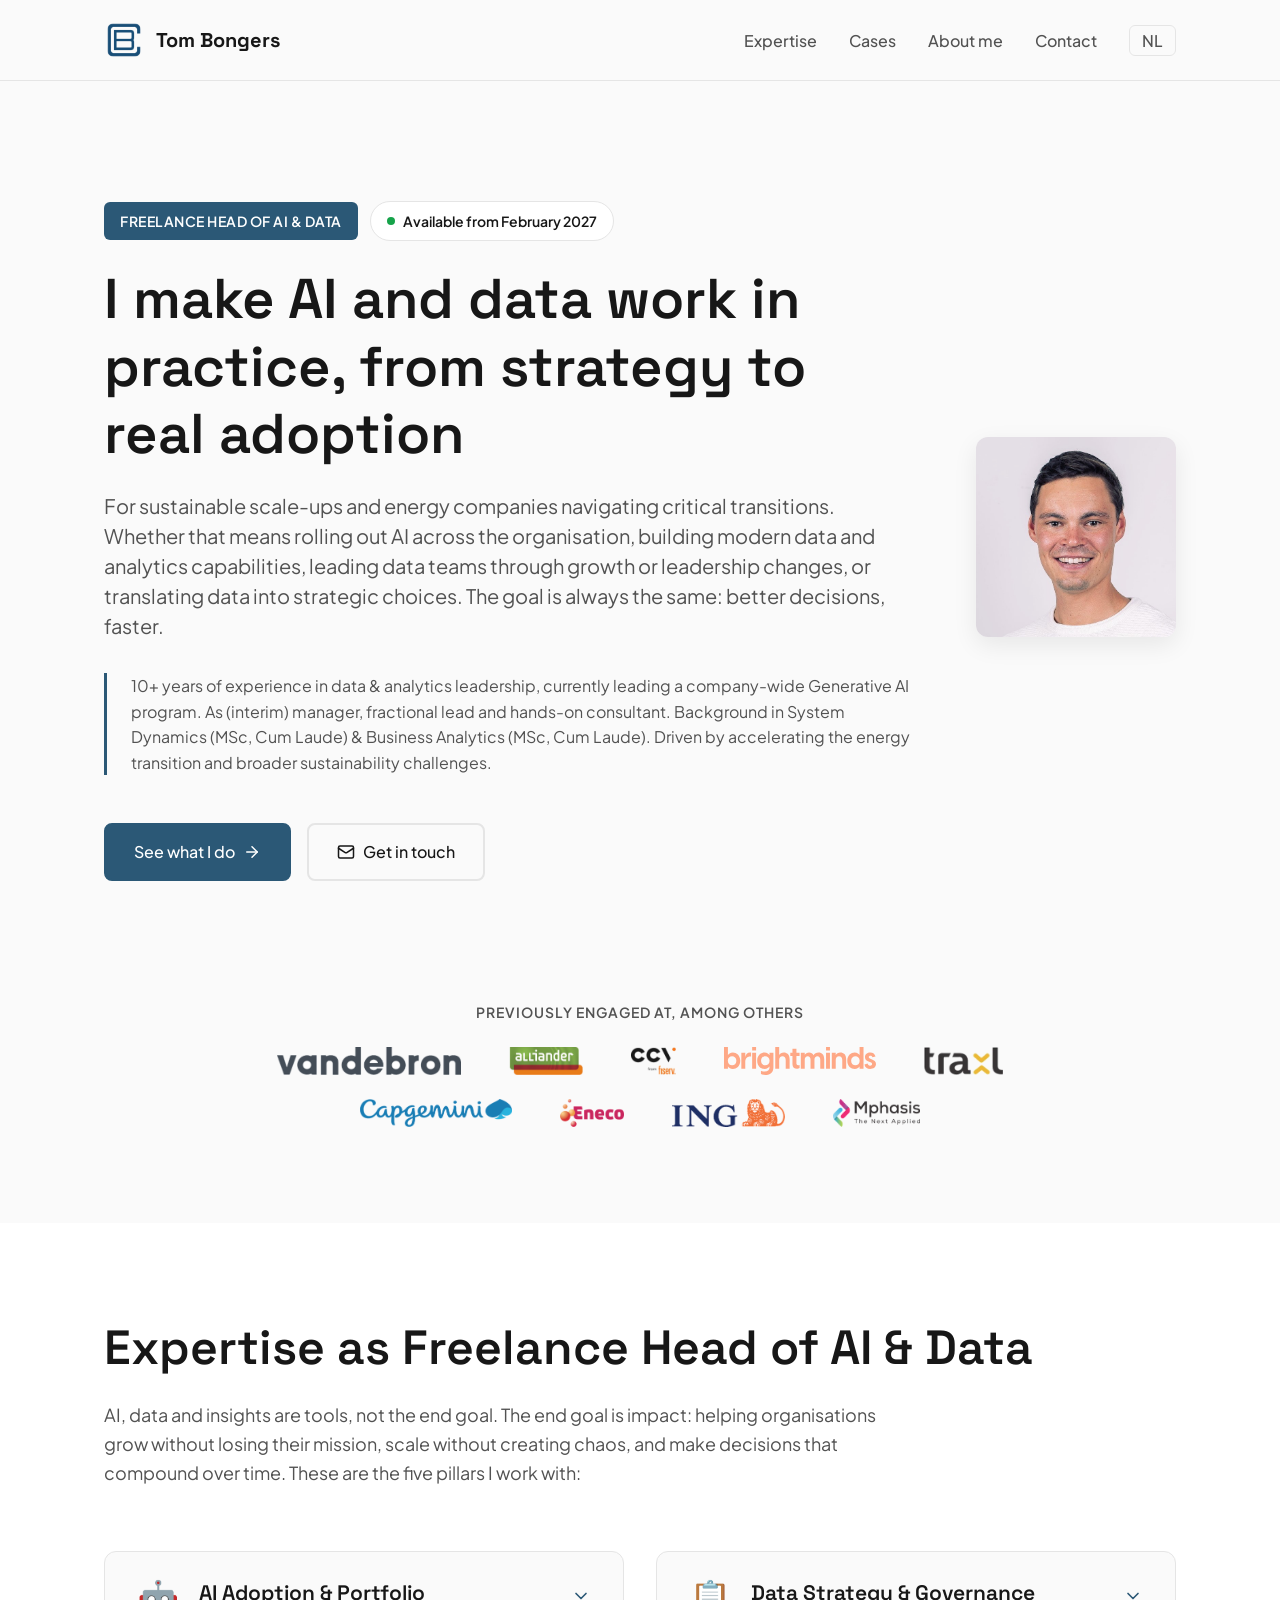
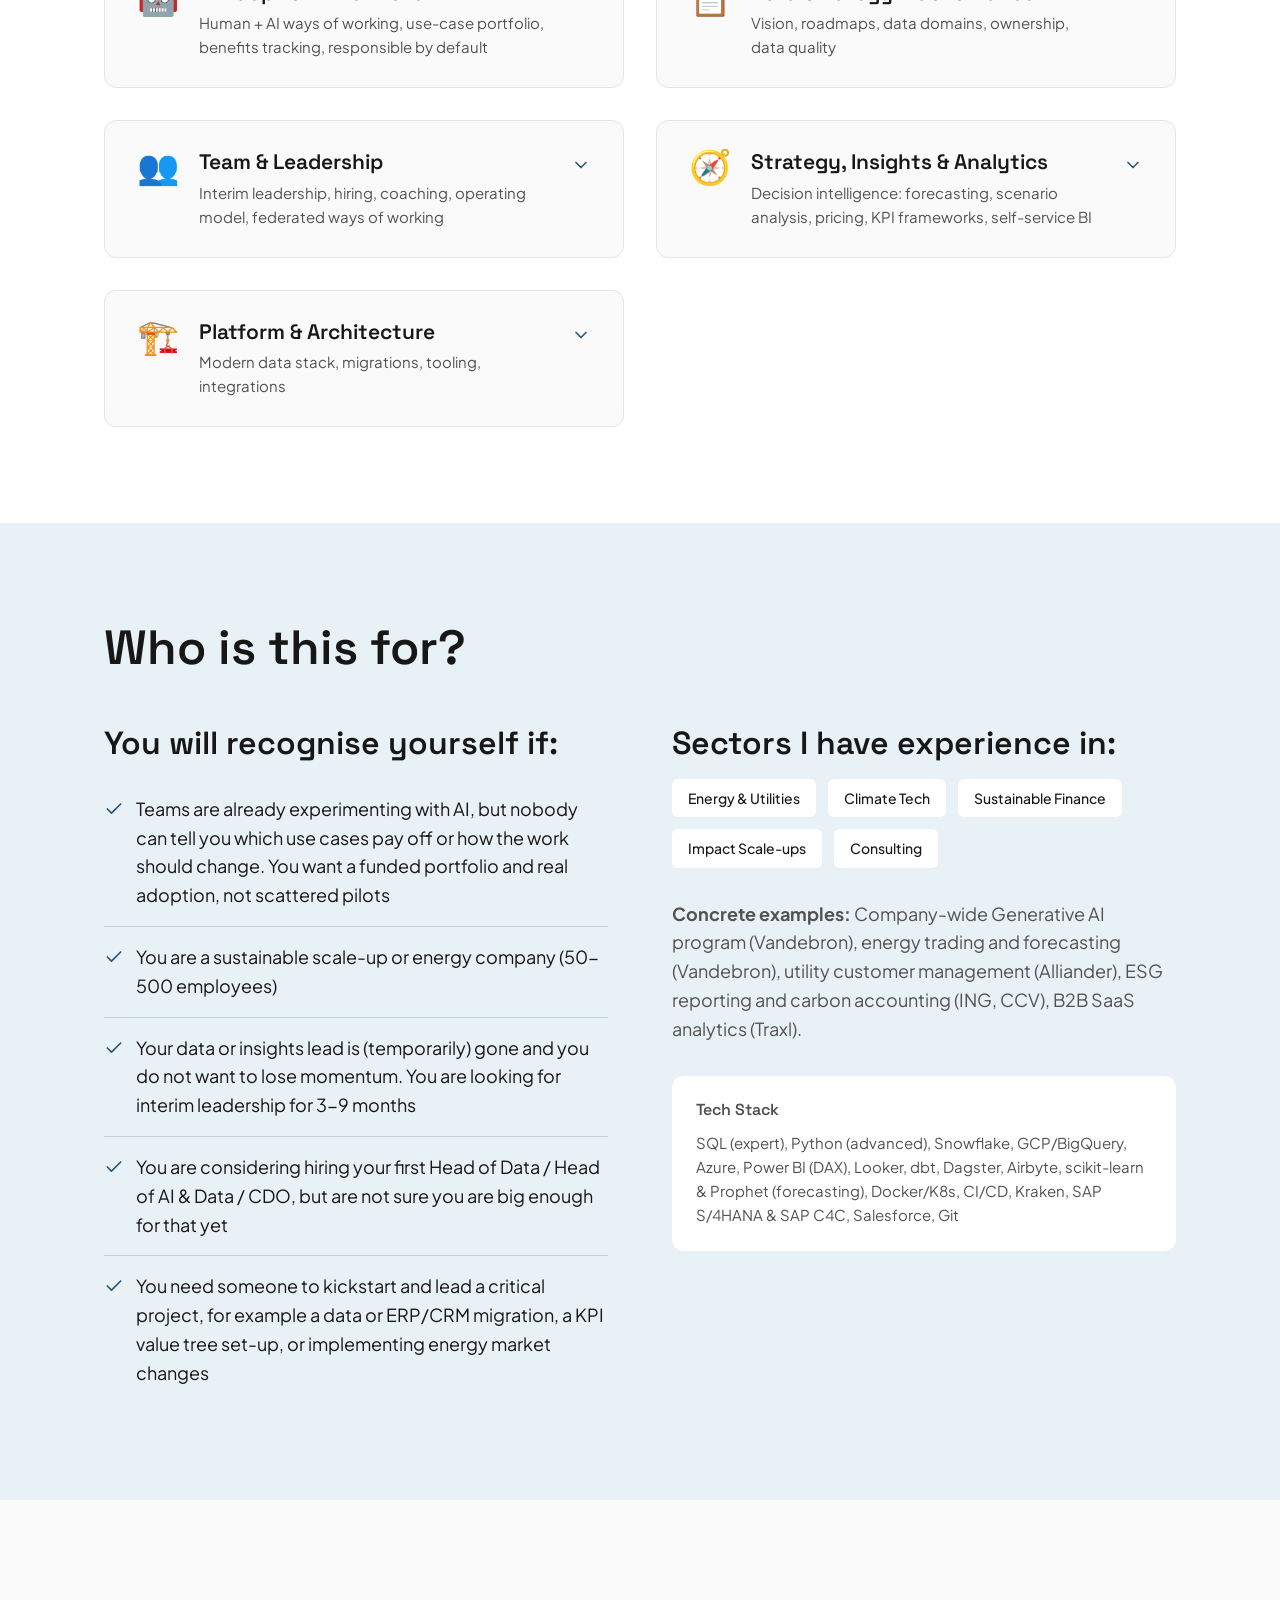
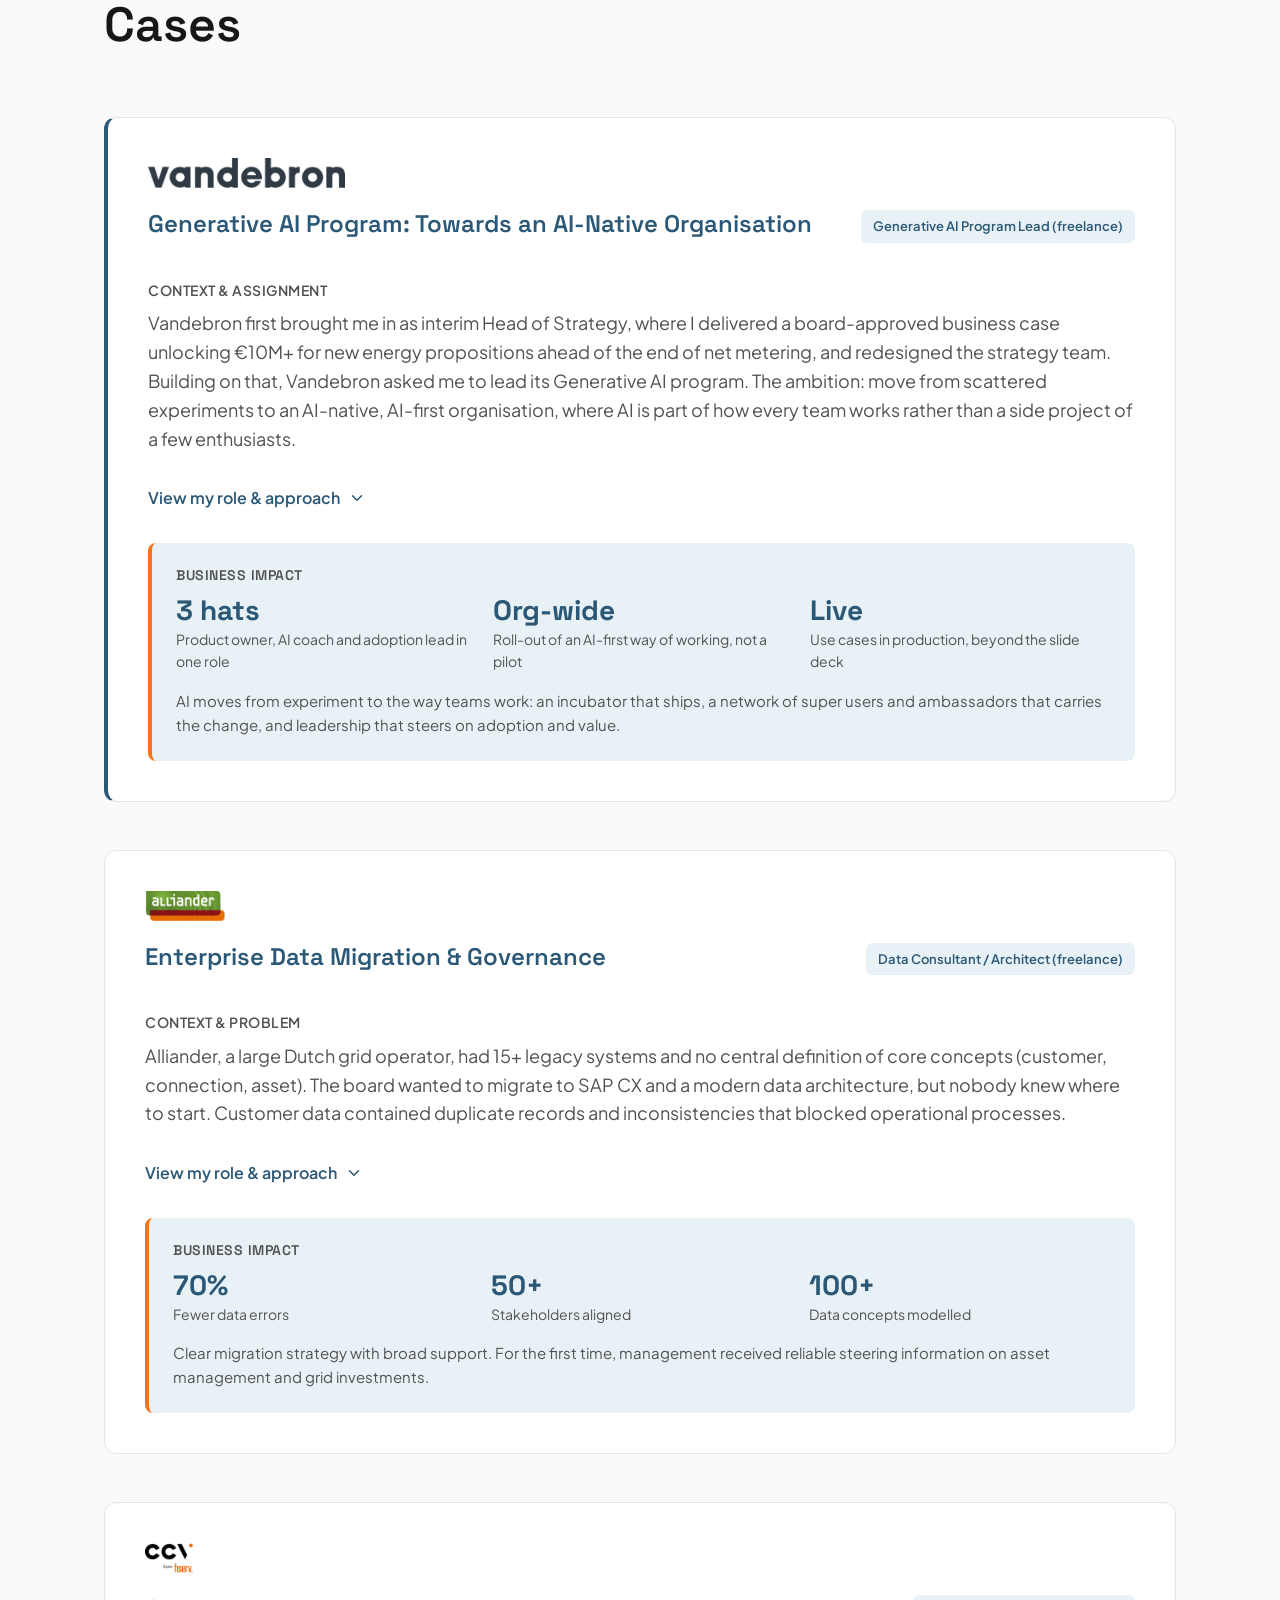
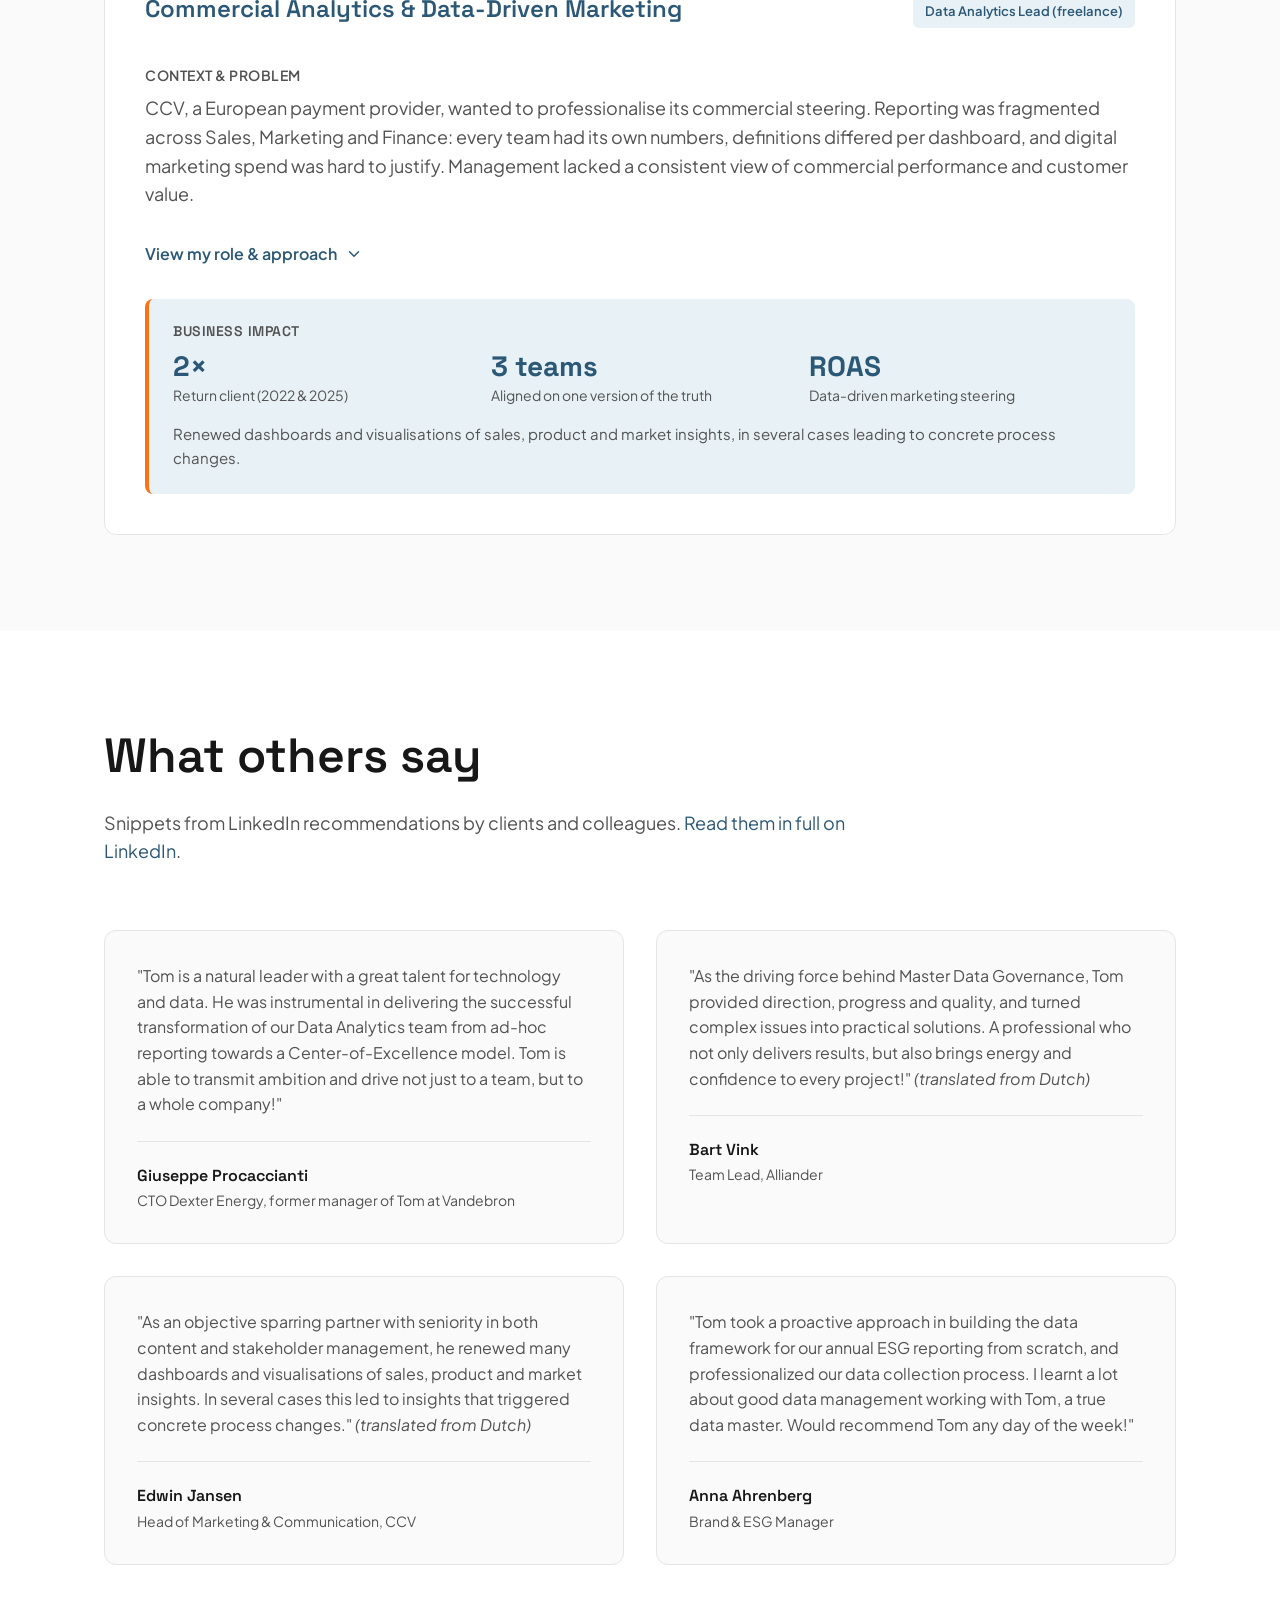
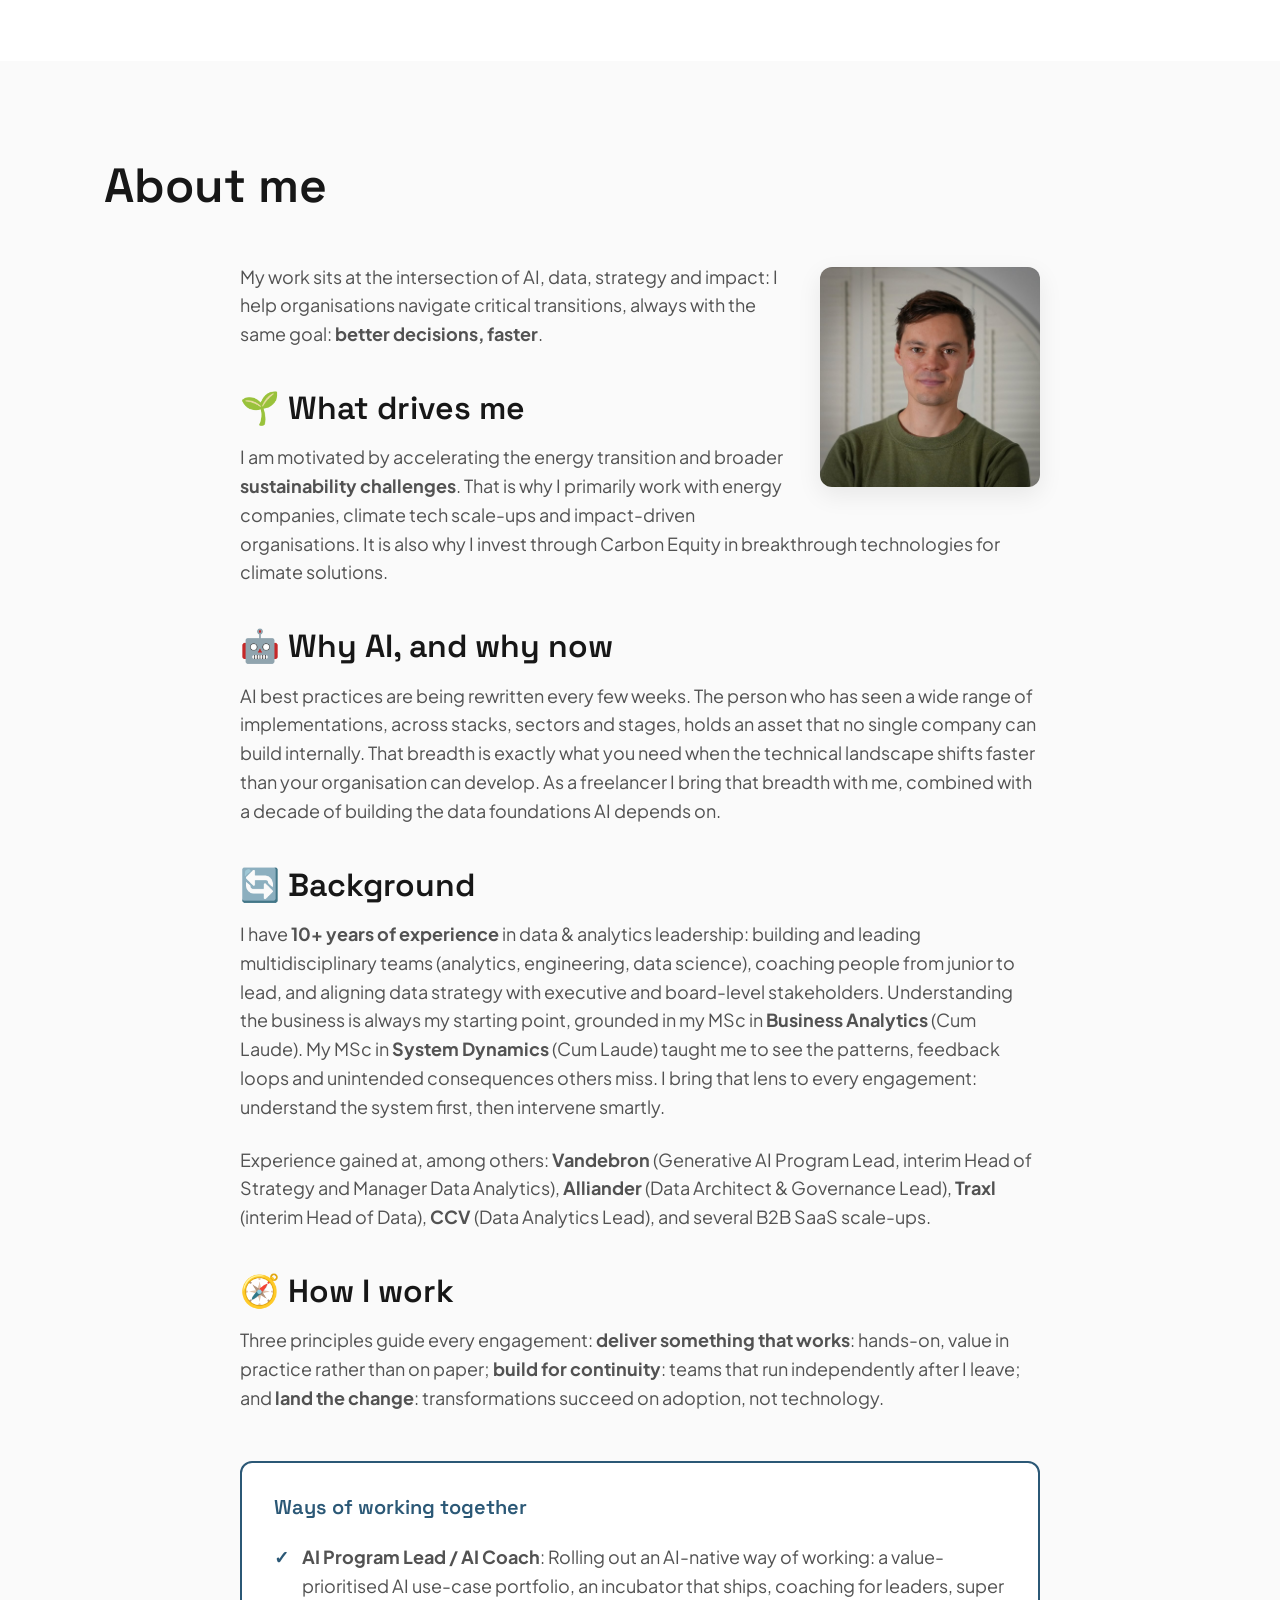
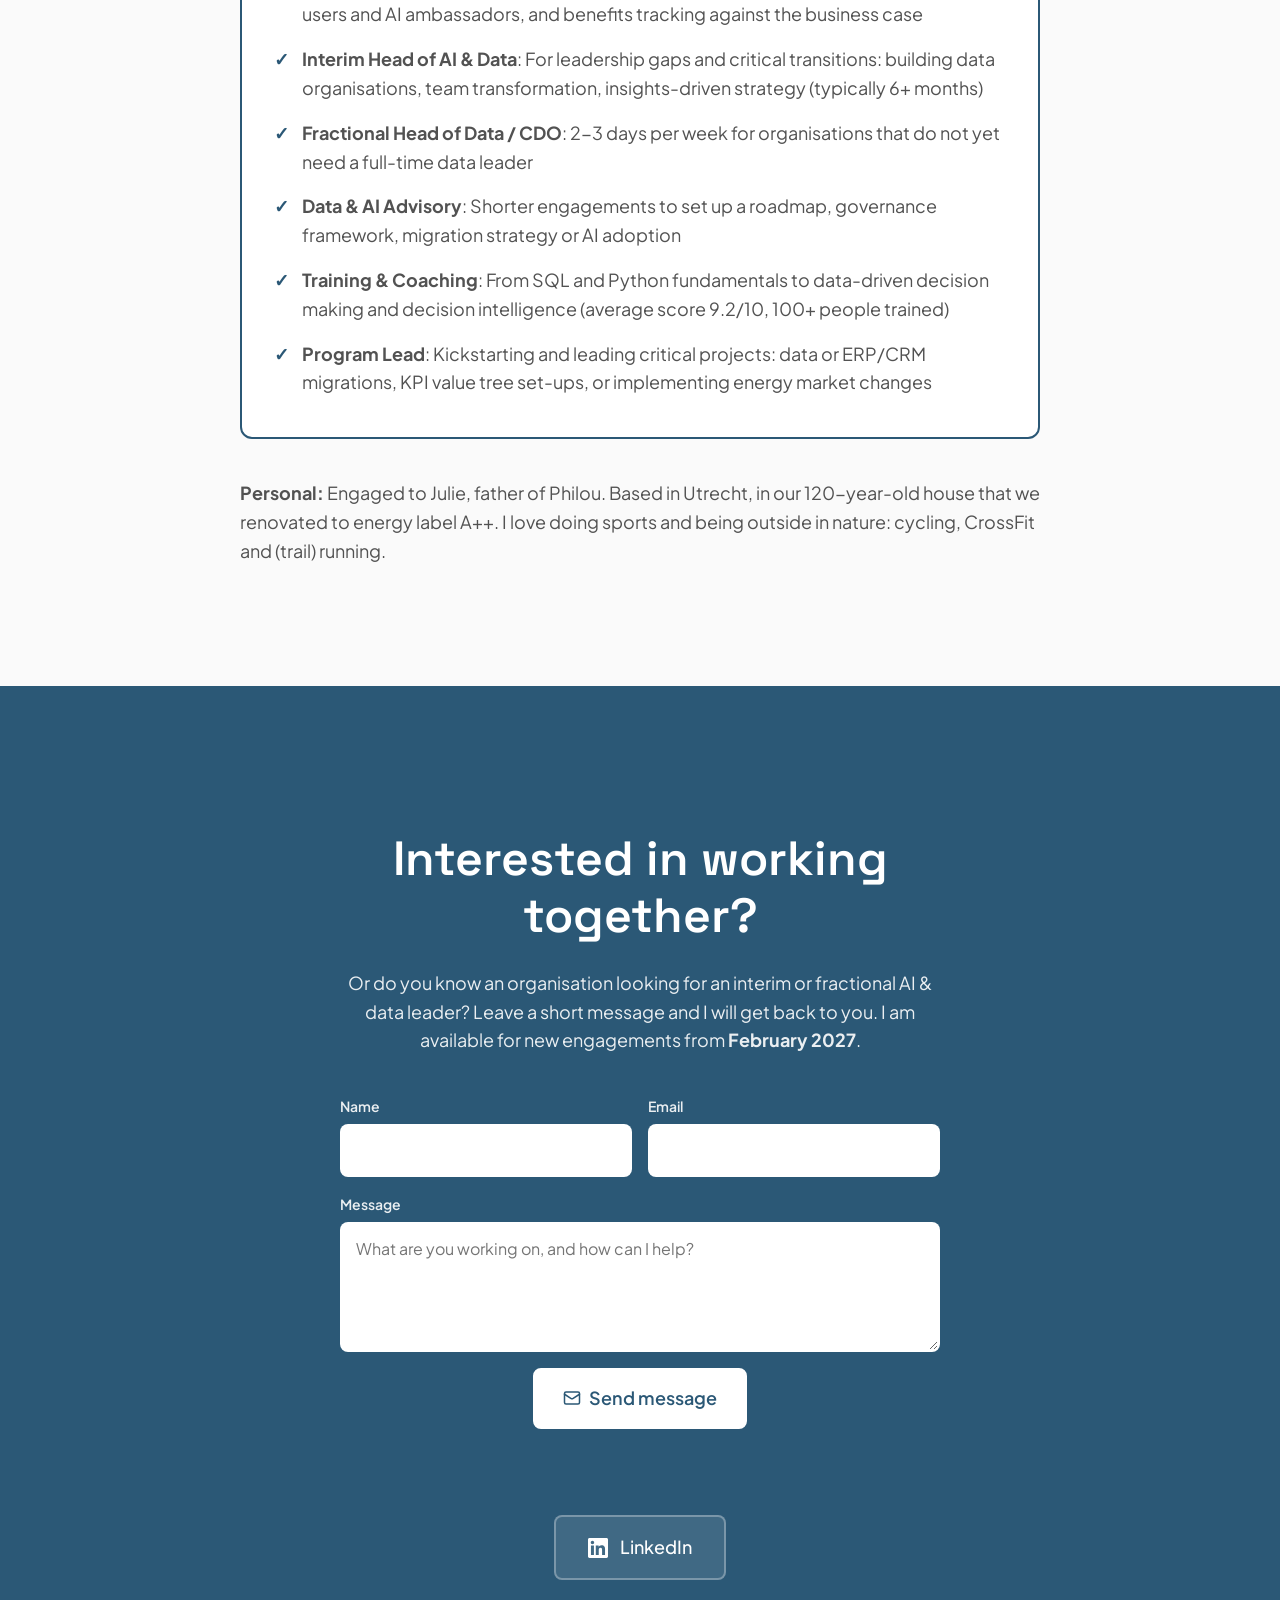
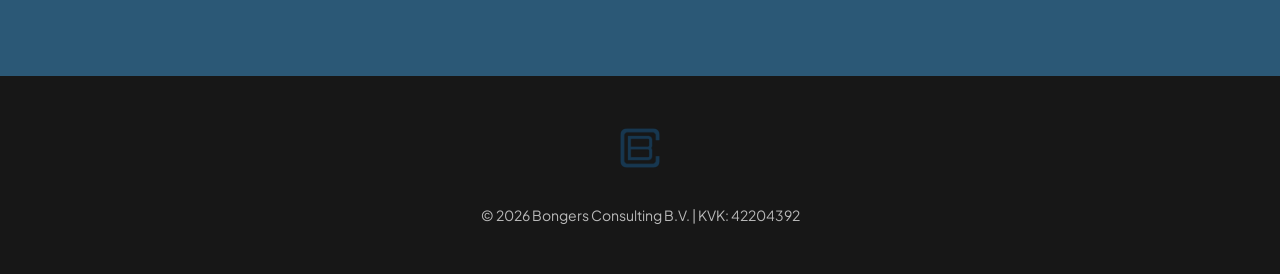
==== commit 7922cc8f: "Activate contact form, fold strategy case into AI case - Add Web3Forms access key so the contact for" ====
--- a/index.html
+++ b/index.html
@@ -320,7 +320,7 @@
 
                     <div class="case-section">
                         <div class="case-label">Context &amp; Assignment</div>
-                        <p>Following the strategy engagement below, Vandebron asked me to lead its Generative AI program. The ambition: move from scattered experiments to an AI-native, AI-first organisation, where AI is part of how every team works rather than a side project of a few enthusiasts.</p>
+                        <p>Vandebron first brought me in as interim Head of Strategy, where I delivered a board-approved business case unlocking €10M+ for new energy propositions ahead of the end of net metering, and redesigned the strategy team. Building on that, Vandebron asked me to lead its Generative AI program. The ambition: move from scattered experiments to an AI-native, AI-first organisation, where AI is part of how every team works rather than a side project of a few enthusiasts.</p>
                     </div>
 
                     <details class="case-details">
@@ -352,53 +352,6 @@
                             </div>
                         </div>
                         <p style="margin-top: 16px; color: var(--text-secondary); font-size: 15px;">AI moves from experiment to the way teams work: an incubator that ships, a network of super users and ambassadors that carries the change, and leadership that steers on adoption and value.</p>
-                    </div>
-                </div>
-
-                <div class="case-card reveal">
-                    <img src="images/clients/vandebron.png" alt="Vandebron logo" class="case-logo" loading="lazy">
-                    <div class="case-header">
-                        <h3 class="case-title">Strategic Proposition Development, Team Transformation &amp; Program Lead</h3>
-                        <div class="case-role">Interim Head of Strategy (freelance)</div>
-                    </div>
-
-                    <div class="case-section">
-                        <div class="case-label">Context &amp; Assignment</div>
-                        <p>Vandebron (200+ FTE) faced a fundamental market shift: the abolition of the Dutch net-metering scheme in 2027. Without new flexible customer contracts, multi-million future earnings were at risk. Initial assignment: design new energy propositions. After success, extended to a full team transformation and broader strategy execution, in parallel with a company-wide ERP migration (Kraken).</p>
-                    </div>
-
-                    <details class="case-details">
-                        <summary>View my role &amp; approach <svg class="exp-chevron" aria-hidden="true"><use href="#i-chevron-down"/></svg></summary>
-                        <div class="case-section">
-                        <p>As interim Head of Strategy I led the consumer strategy team (business insights, pricing &amp; program management). It is a strongly analytics-driven role: insights determine the strategy. I delivered strategic decisions and organisational change:</p>
-                        <ul>
-                            <li><strong>Stabilising the team &amp; creating momentum:</strong> Set up the operating model and delivery routines, KPI framework (decision adoption, milestone hit-rate), clear decision rights. The team did not need a strategy reboot, but did need direction</li>
-                            <li><strong>Strategic proposition development:</strong> Cross-functional analysis (Strategy, Product, Tech, Pricing, Data) for new data-driven propositions: pricing structures, customer segments, unit economics, technical feasibility in Kraken</li>
-                            <li><strong>Go/no-go decision framework:</strong> Decision-ready recommendation with visible trade-offs for the exec team: no 50-slide deck, but a clear choice with a multi-million business case</li>
-                            <li><strong>Full team redesign:</strong> Restructured the team, added program management and created the new Business Strategy &amp; Insights function, and redefined the collaboration model with other teams (Product, Tech, Commercial)</li>
-                            <li><strong>Insights on privacy-sensitive data:</strong> Used privacy-sensitive smart meter (P4) data under GDPR, privacy-by-design from the start, to build the insights and customer-facing advice behind the new propositions</li>
-                            <li><strong>Securing continuity:</strong> Documented all decisions, onboarded and coached new team members, set up a rolling quarterly cycle for strategy and planning</li>
-                        </ul>
-                        </div>
-                    </details>
-
-                    <div class="case-impact">
-                        <h5>Business Impact</h5>
-                        <div class="impact-metrics">
-                            <div class="metric">
-                                <div class="metric-value">€10M+</div>
-                                <div class="metric-label">Unlocked value; business case approved at board level</div>
-                            </div>
-                            <div class="metric">
-                                <div class="metric-value">2 KPIs</div>
-                                <div class="metric-label">Decision adoption &amp; milestone hit-rate introduced</div>
-                            </div>
-                            <div class="metric">
-                                <div class="metric-value">100%</div>
-                                <div class="metric-label">Continuity secured</div>
-                            </div>
-                        </div>
-                        <p style="margin-top: 16px; color: var(--text-secondary); font-size: 15px;">Board-approved business case unlocking €10M+ in value, with an implementation roadmap for the new flexible propositions (2027 launch). Decision adoption and milestone hit-rate now steer the team, which operates autonomously with new roles and a new collaboration model.</p>
                     </div>
                 </div>
 
@@ -561,7 +514,7 @@
                 <p>I am motivated by accelerating the energy transition and broader <strong>sustainability challenges</strong>. That is why I primarily work with energy companies, climate tech scale-ups and impact-driven organisations. It is also why I invest through Carbon Equity in breakthrough technologies for climate solutions.</p>
 
                 <h3 style="margin-top: 40px; margin-bottom: 16px;">🤖 Why AI, and why now</h3>
-                <p>AI best practices are being rewritten every few weeks. The person who has seen the widest range of implementations, across stacks, sectors and stages, holds an asset that no single company can build internally. That breadth is exactly what you need when the technical landscape shifts faster than your organisation can develop. As a freelancer I bring that breadth with me, combined with a decade of building the data foundations AI depends on.</p>
+                <p>AI best practices are being rewritten every few weeks. The person who has seen a wide range of implementations, across stacks, sectors and stages, holds an asset that no single company can build internally. That breadth is exactly what you need when the technical landscape shifts faster than your organisation can develop. As a freelancer I bring that breadth with me, combined with a decade of building the data foundations AI depends on.</p>
 
                 <h3 style="margin-top: 40px; margin-bottom: 16px;">🔄 Background</h3>
                 <p>I have <strong>10+ years of experience</strong> in data &amp; analytics leadership: building and leading multidisciplinary teams (analytics, engineering, data science), coaching people from junior to lead, and aligning data strategy with executive and board-level stakeholders. Understanding the business is always my starting point, grounded in my MSc in <strong>Business Analytics</strong> (Cum Laude). My MSc in <strong>System Dynamics</strong> (Cum Laude) taught me to see the patterns, feedback loops and unintended consequences others miss. I bring that lens to every engagement: understand the system first, then intervene smartly.</p>
